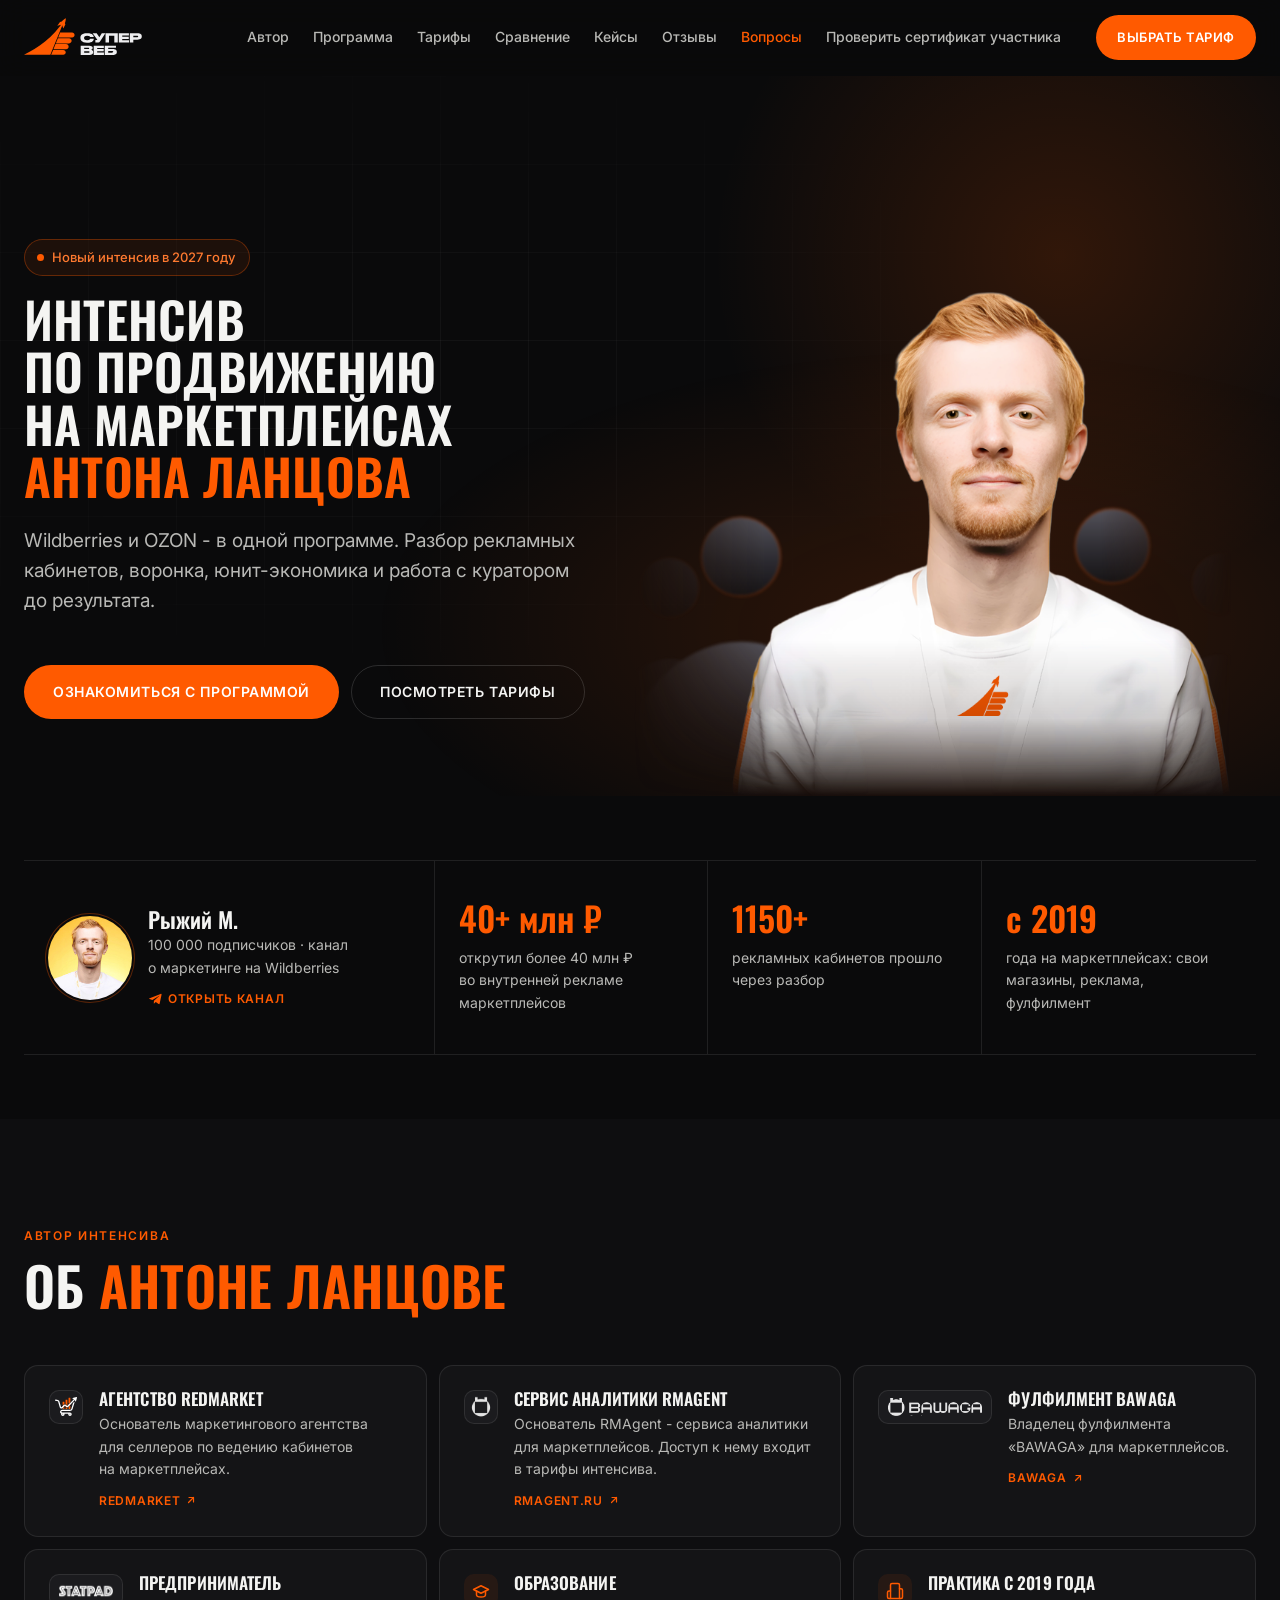
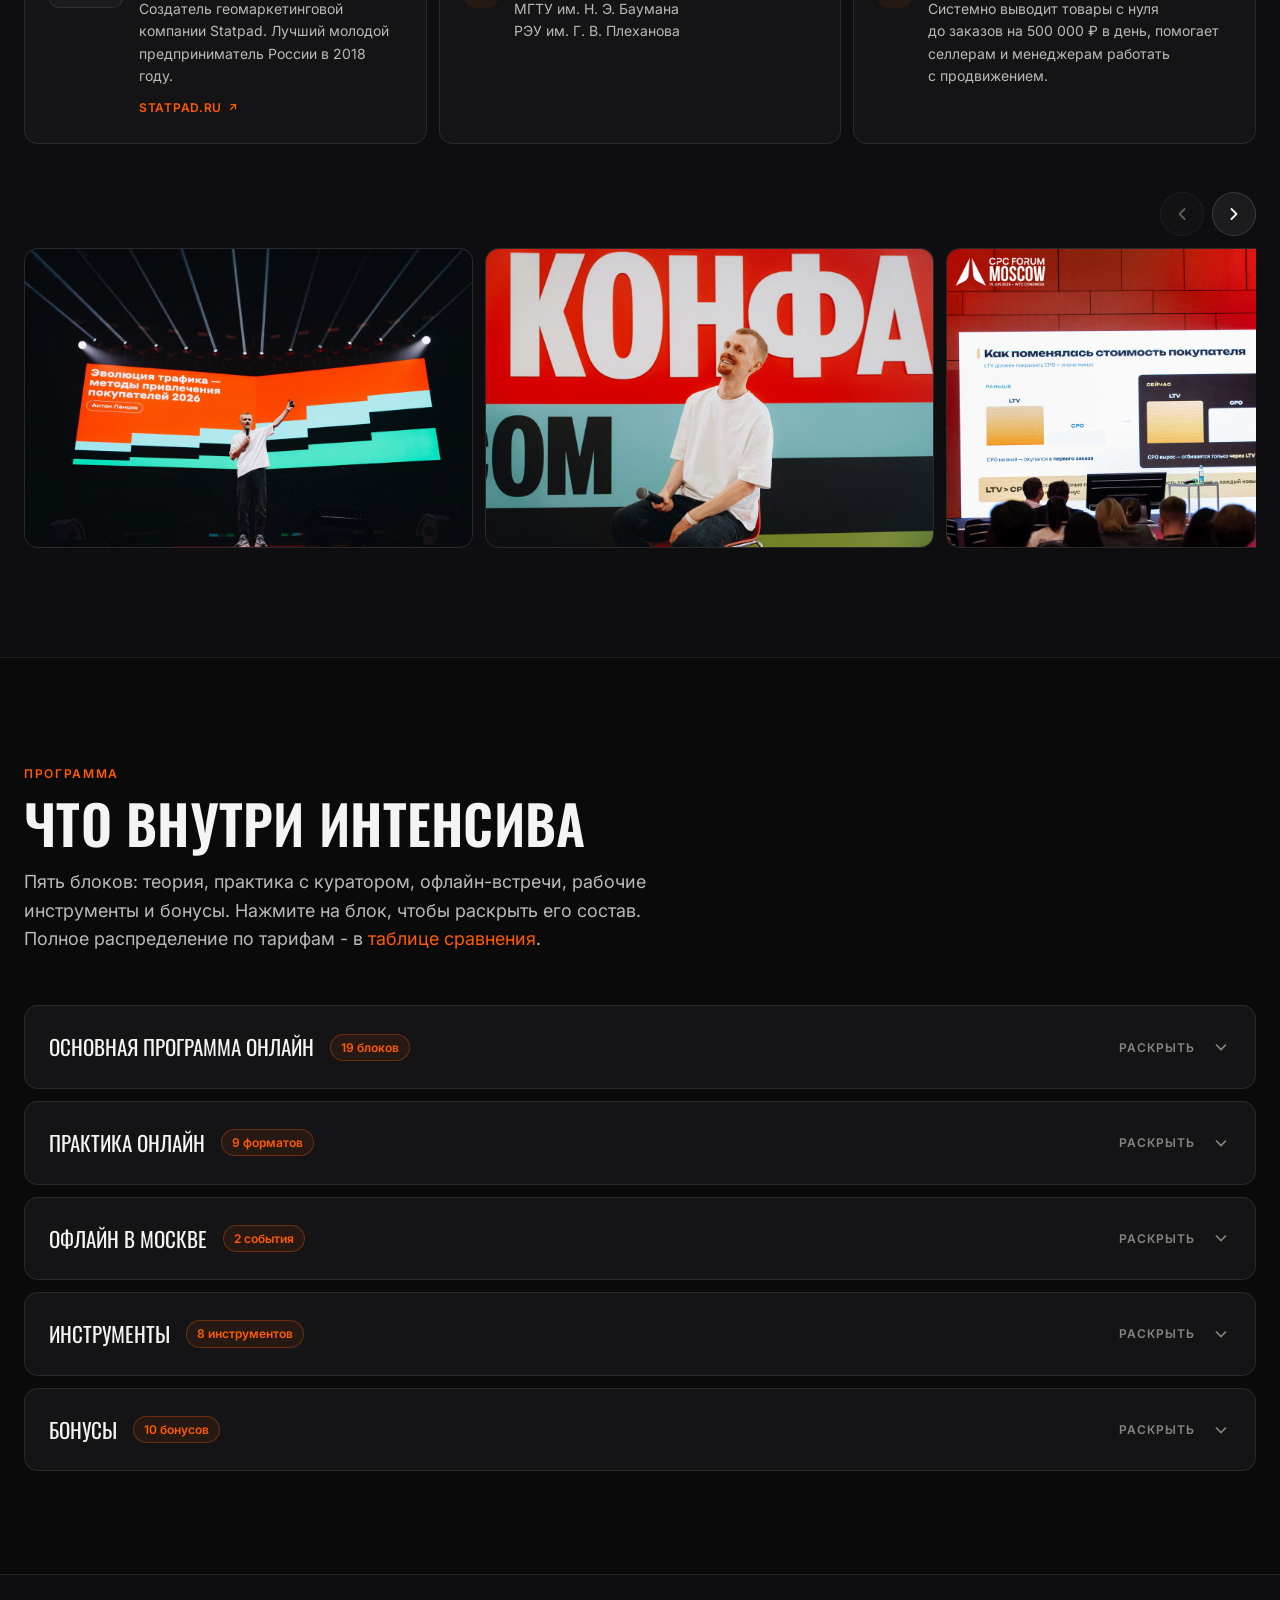
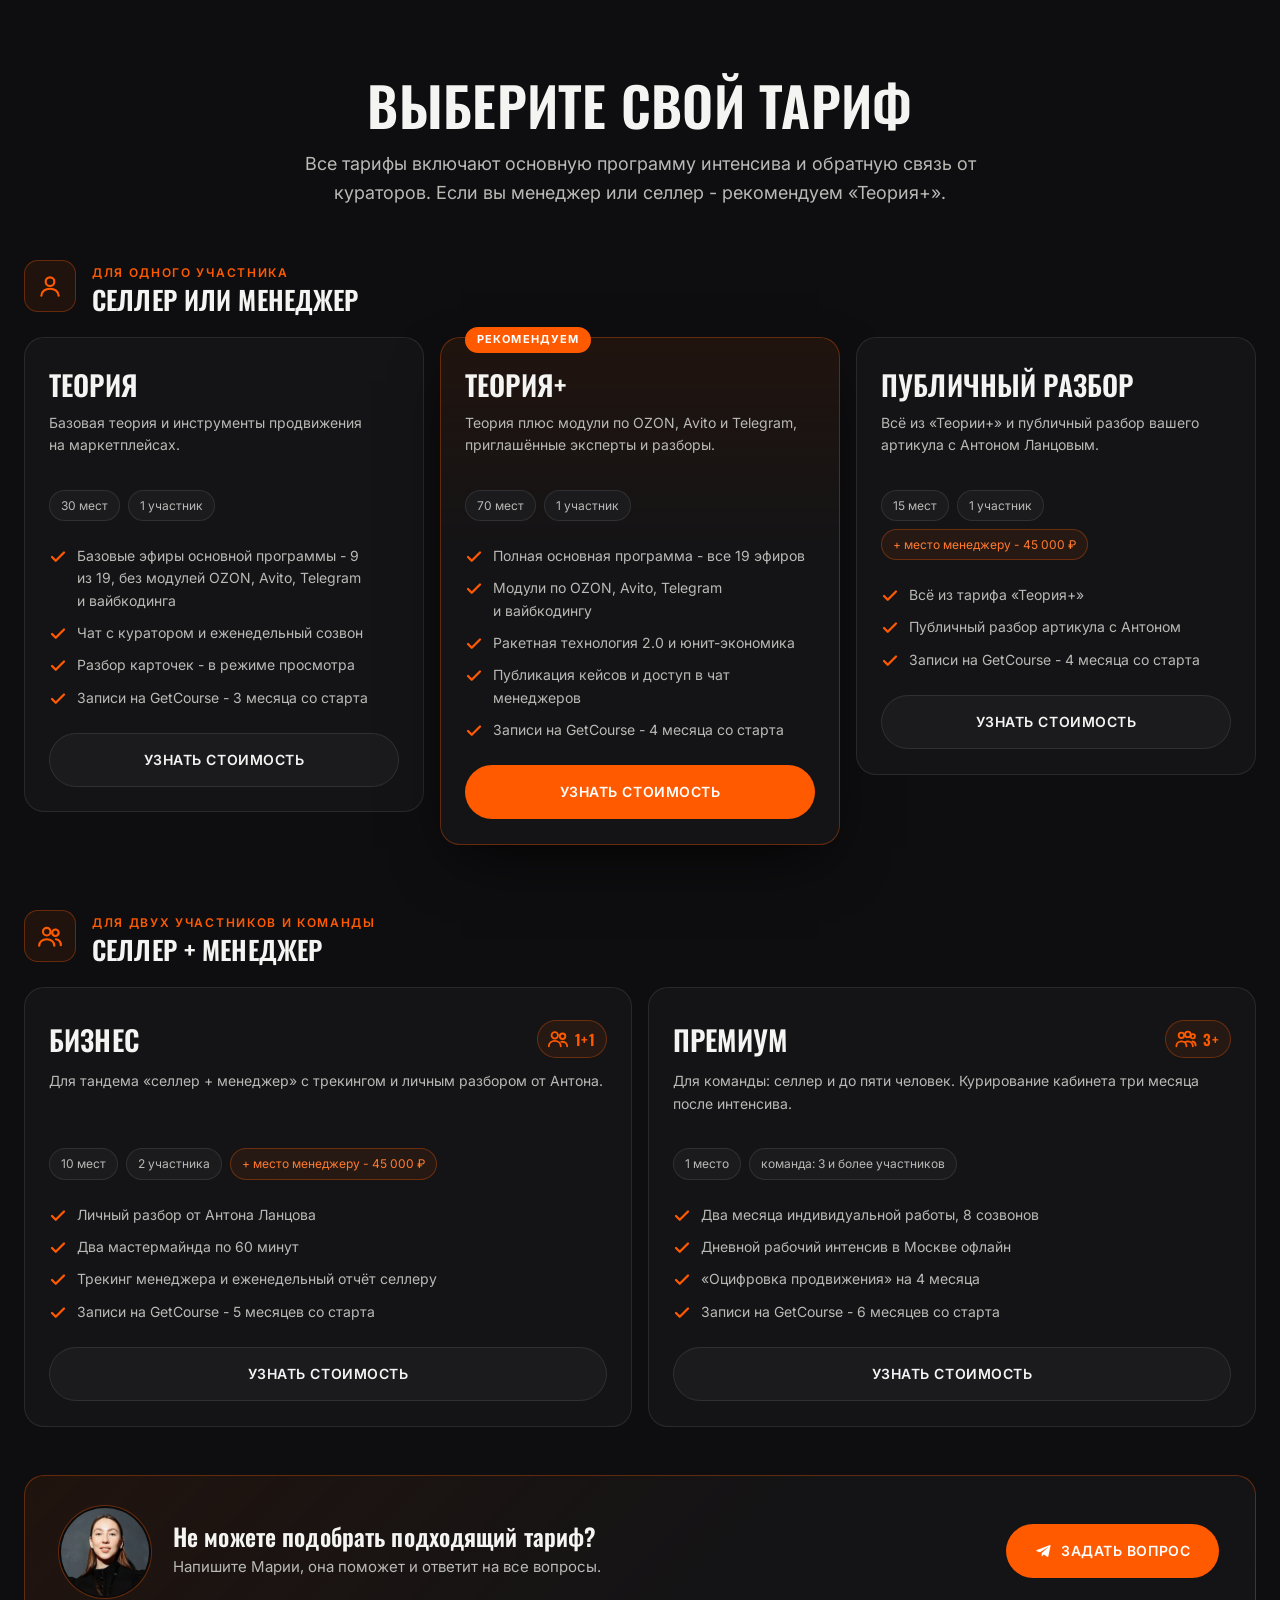
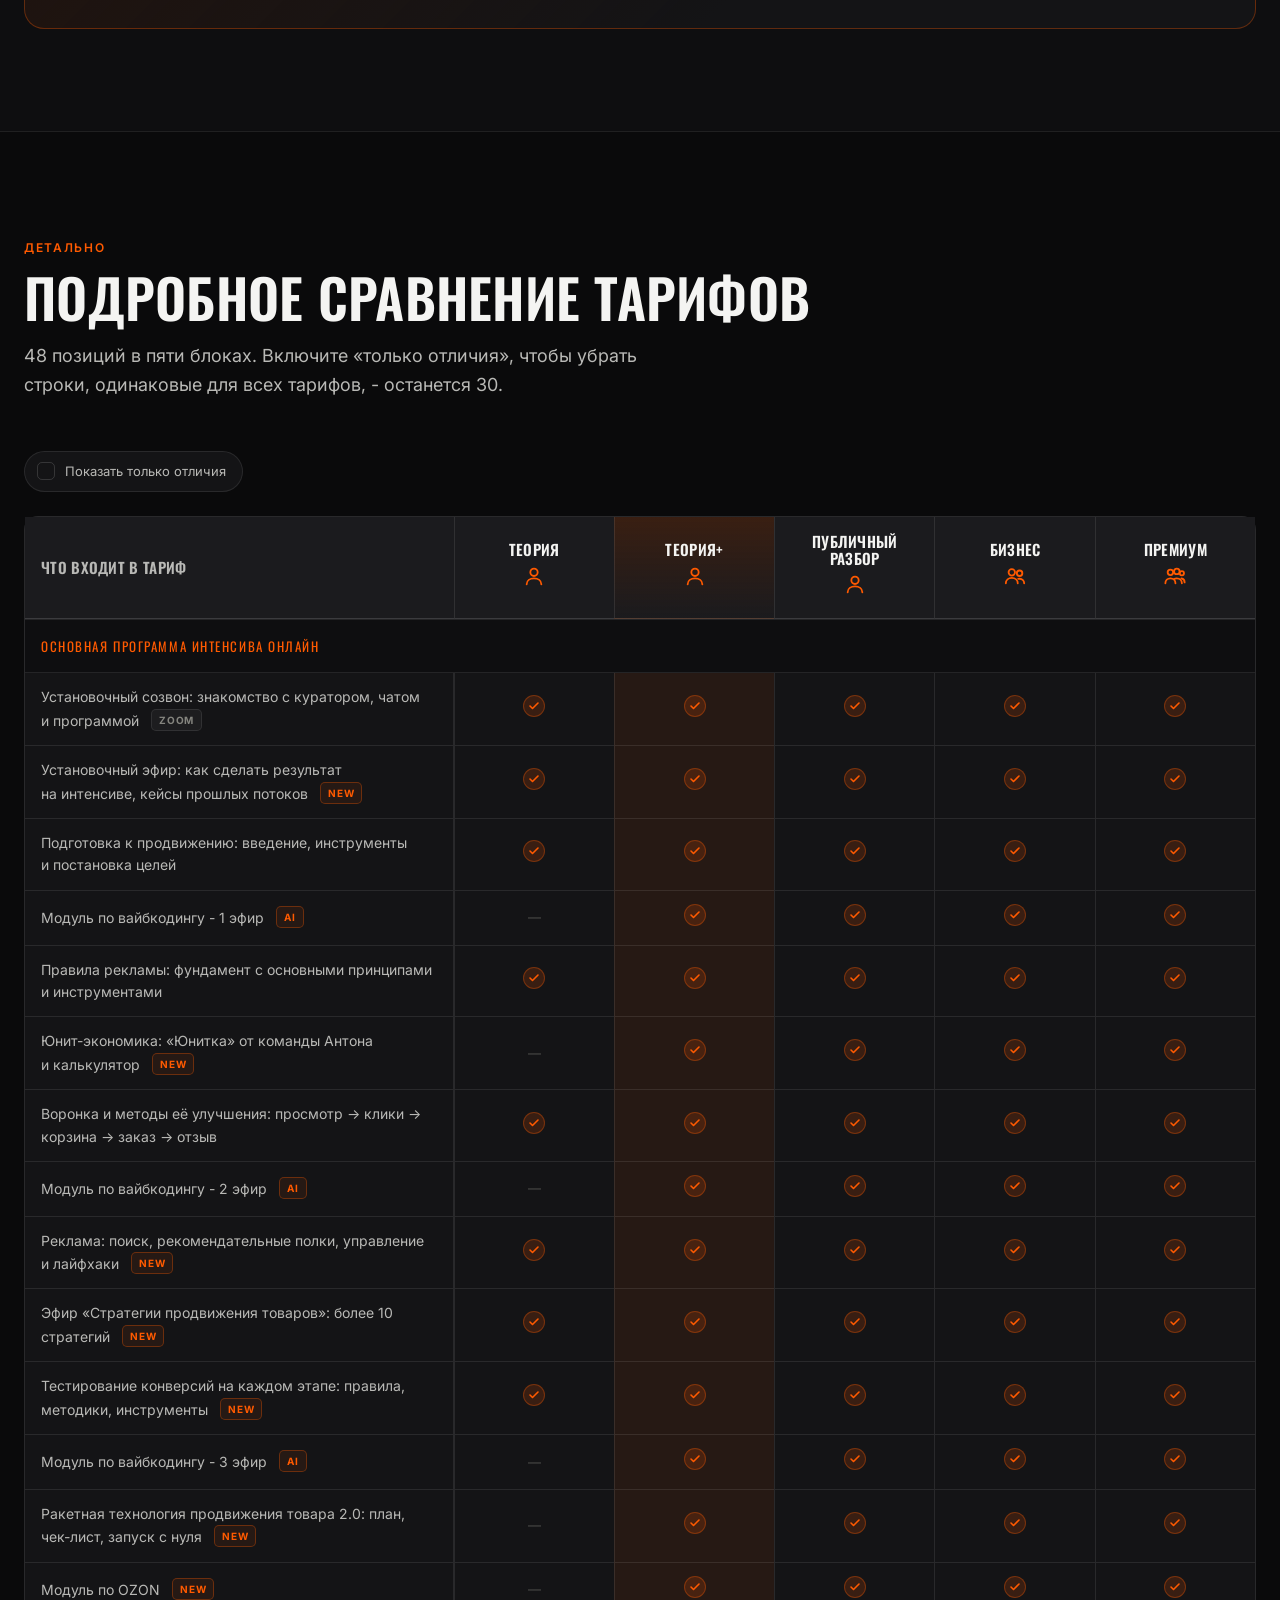
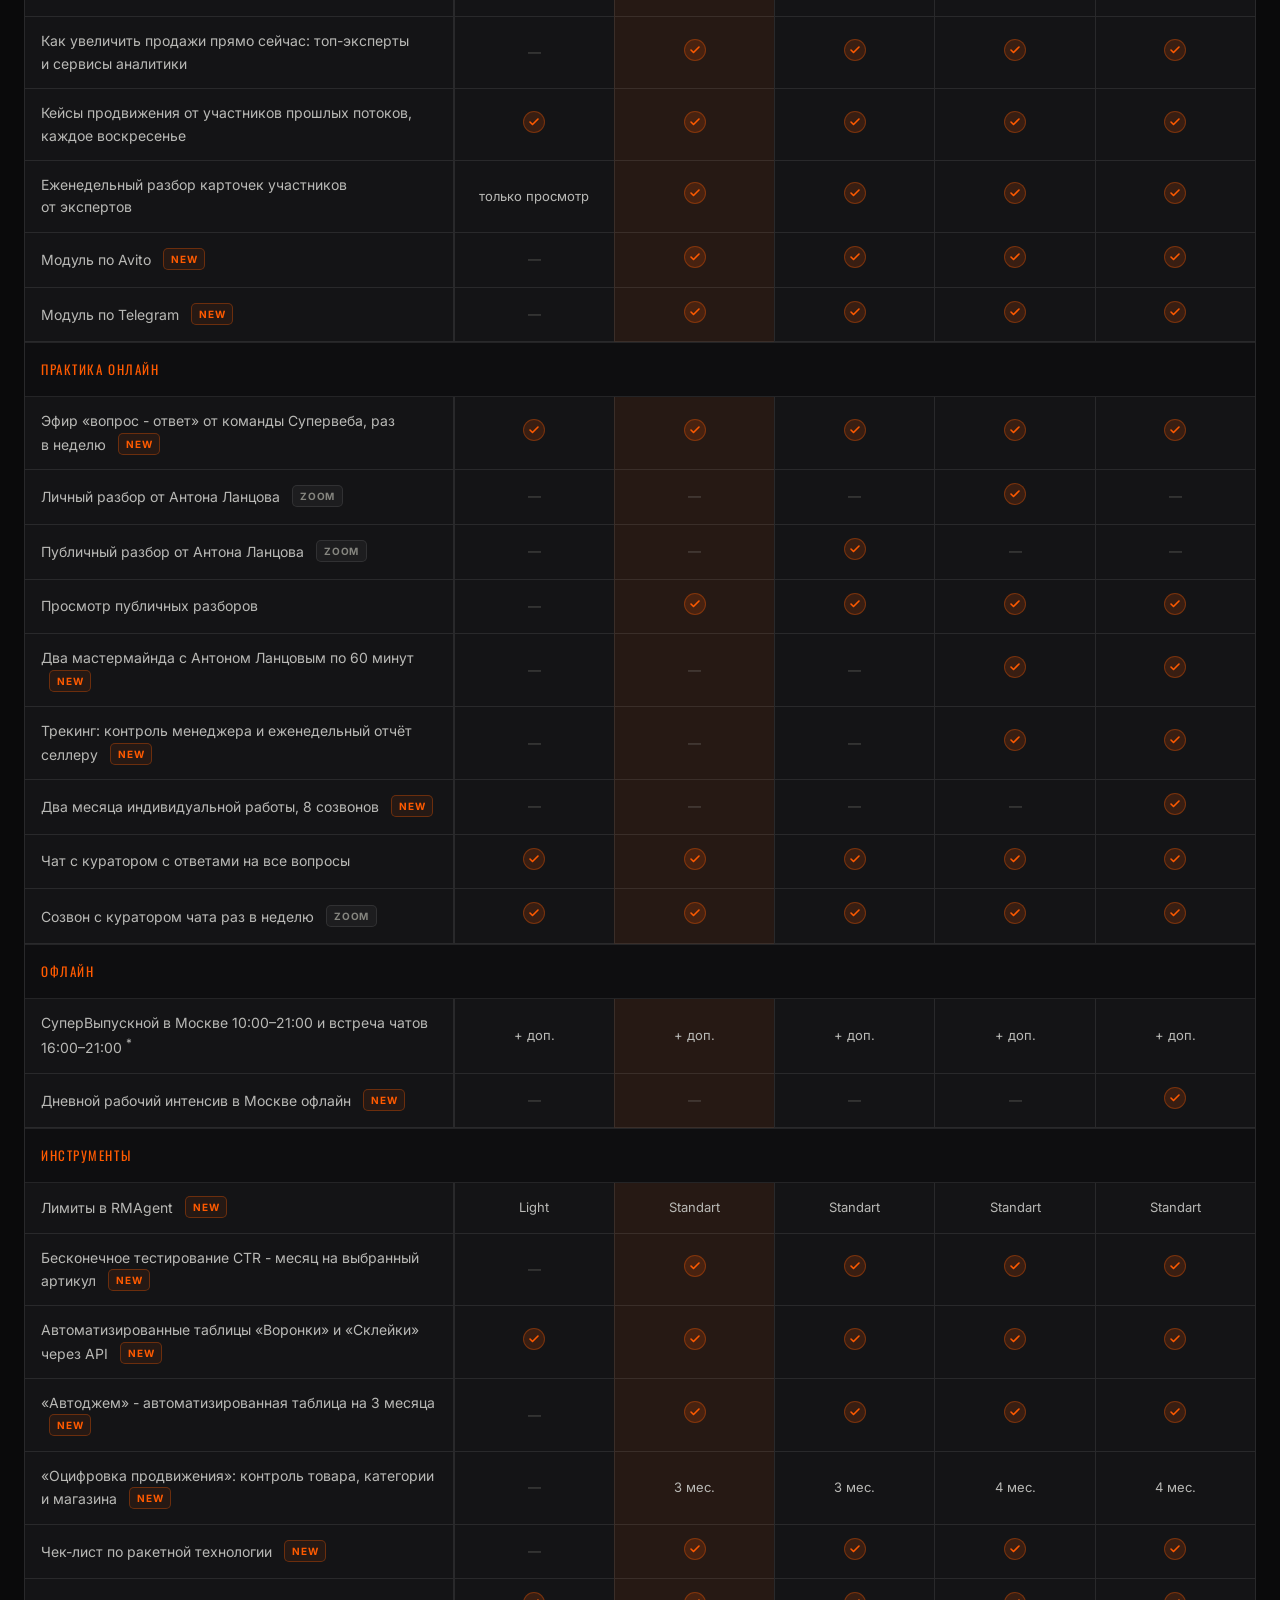
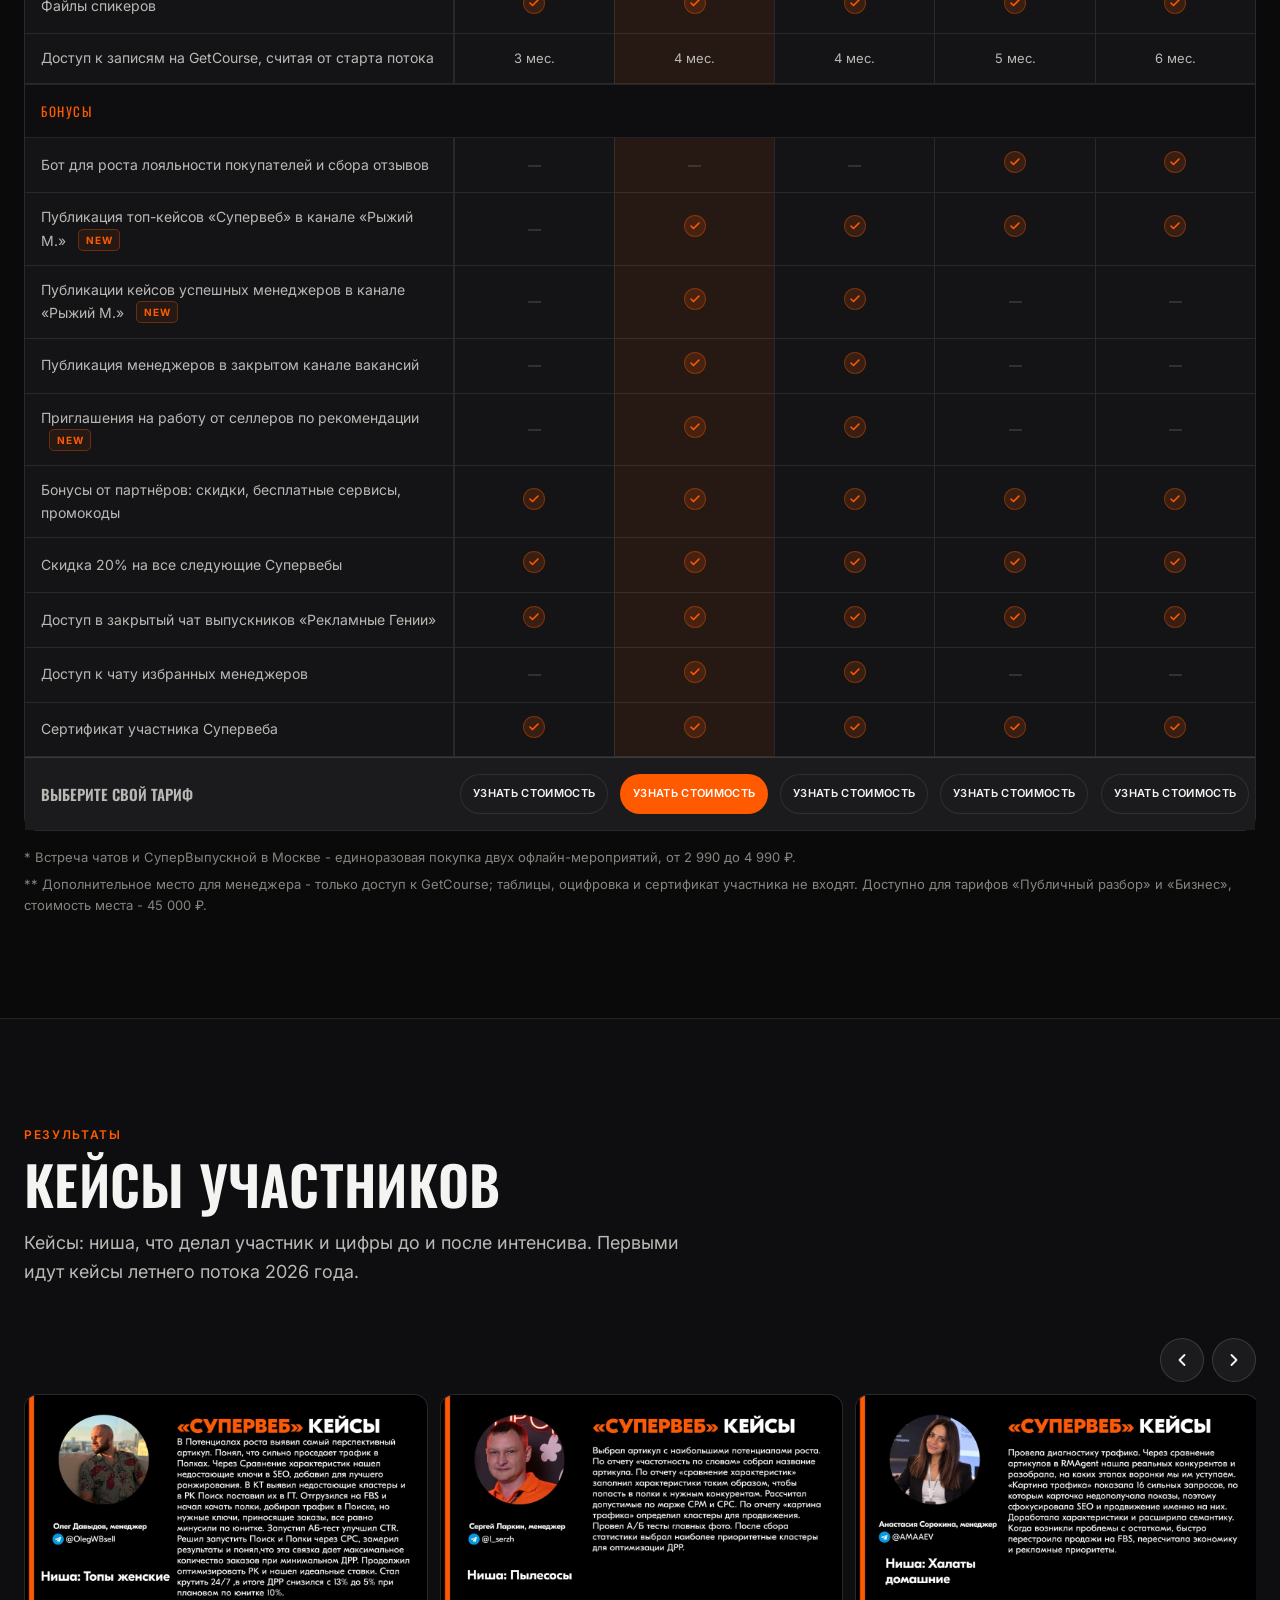
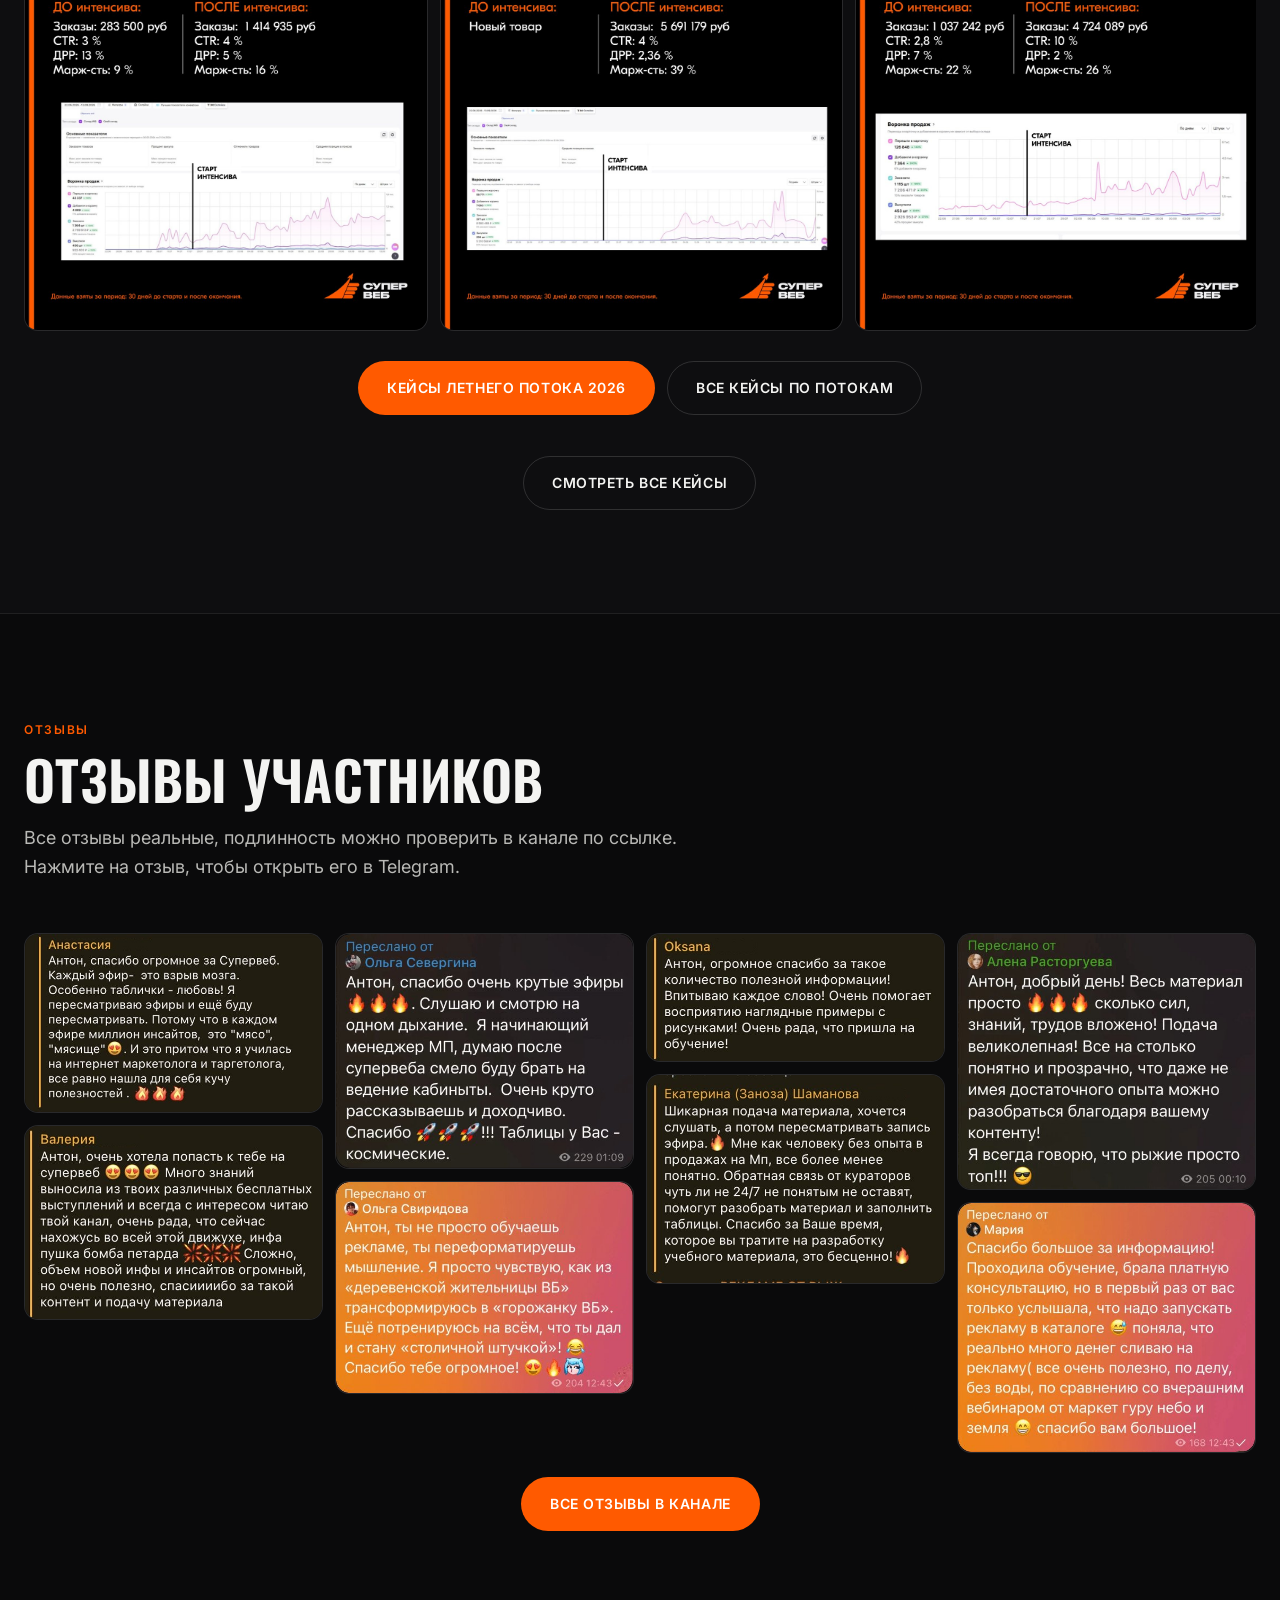
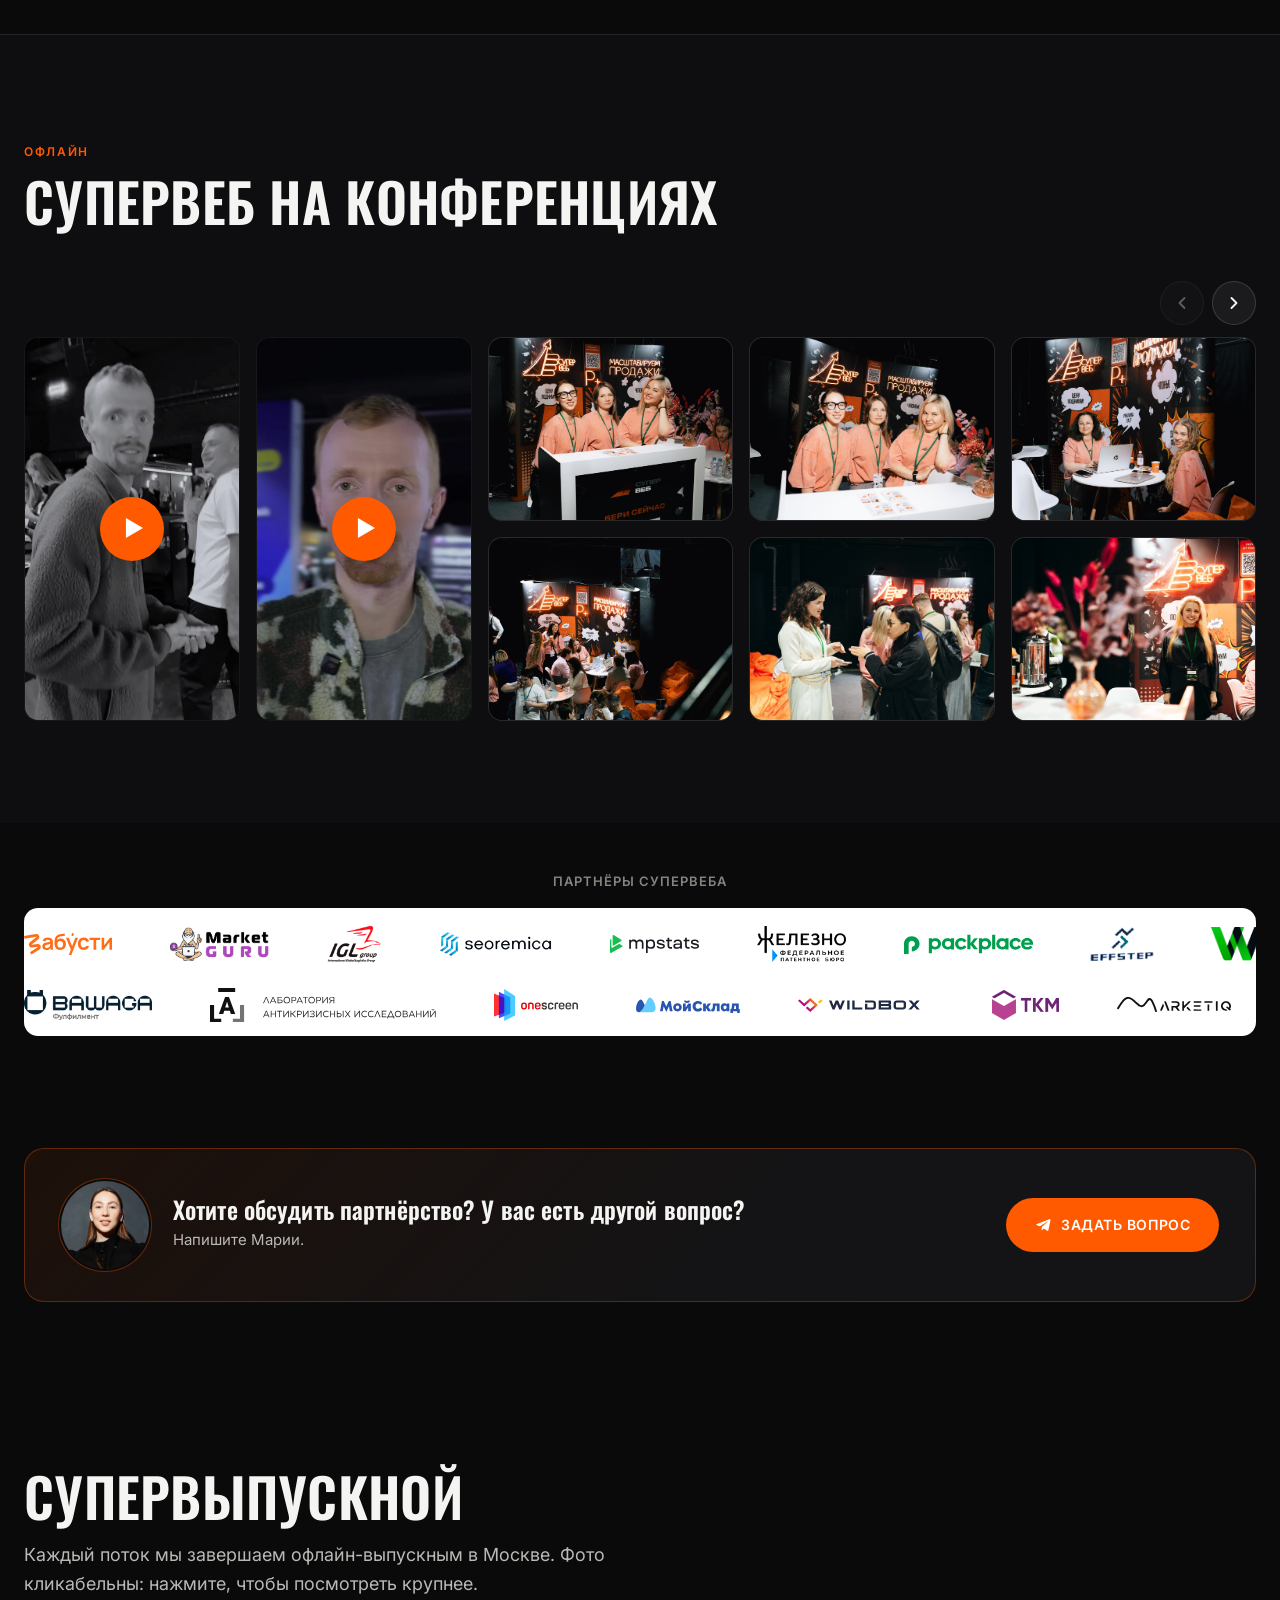
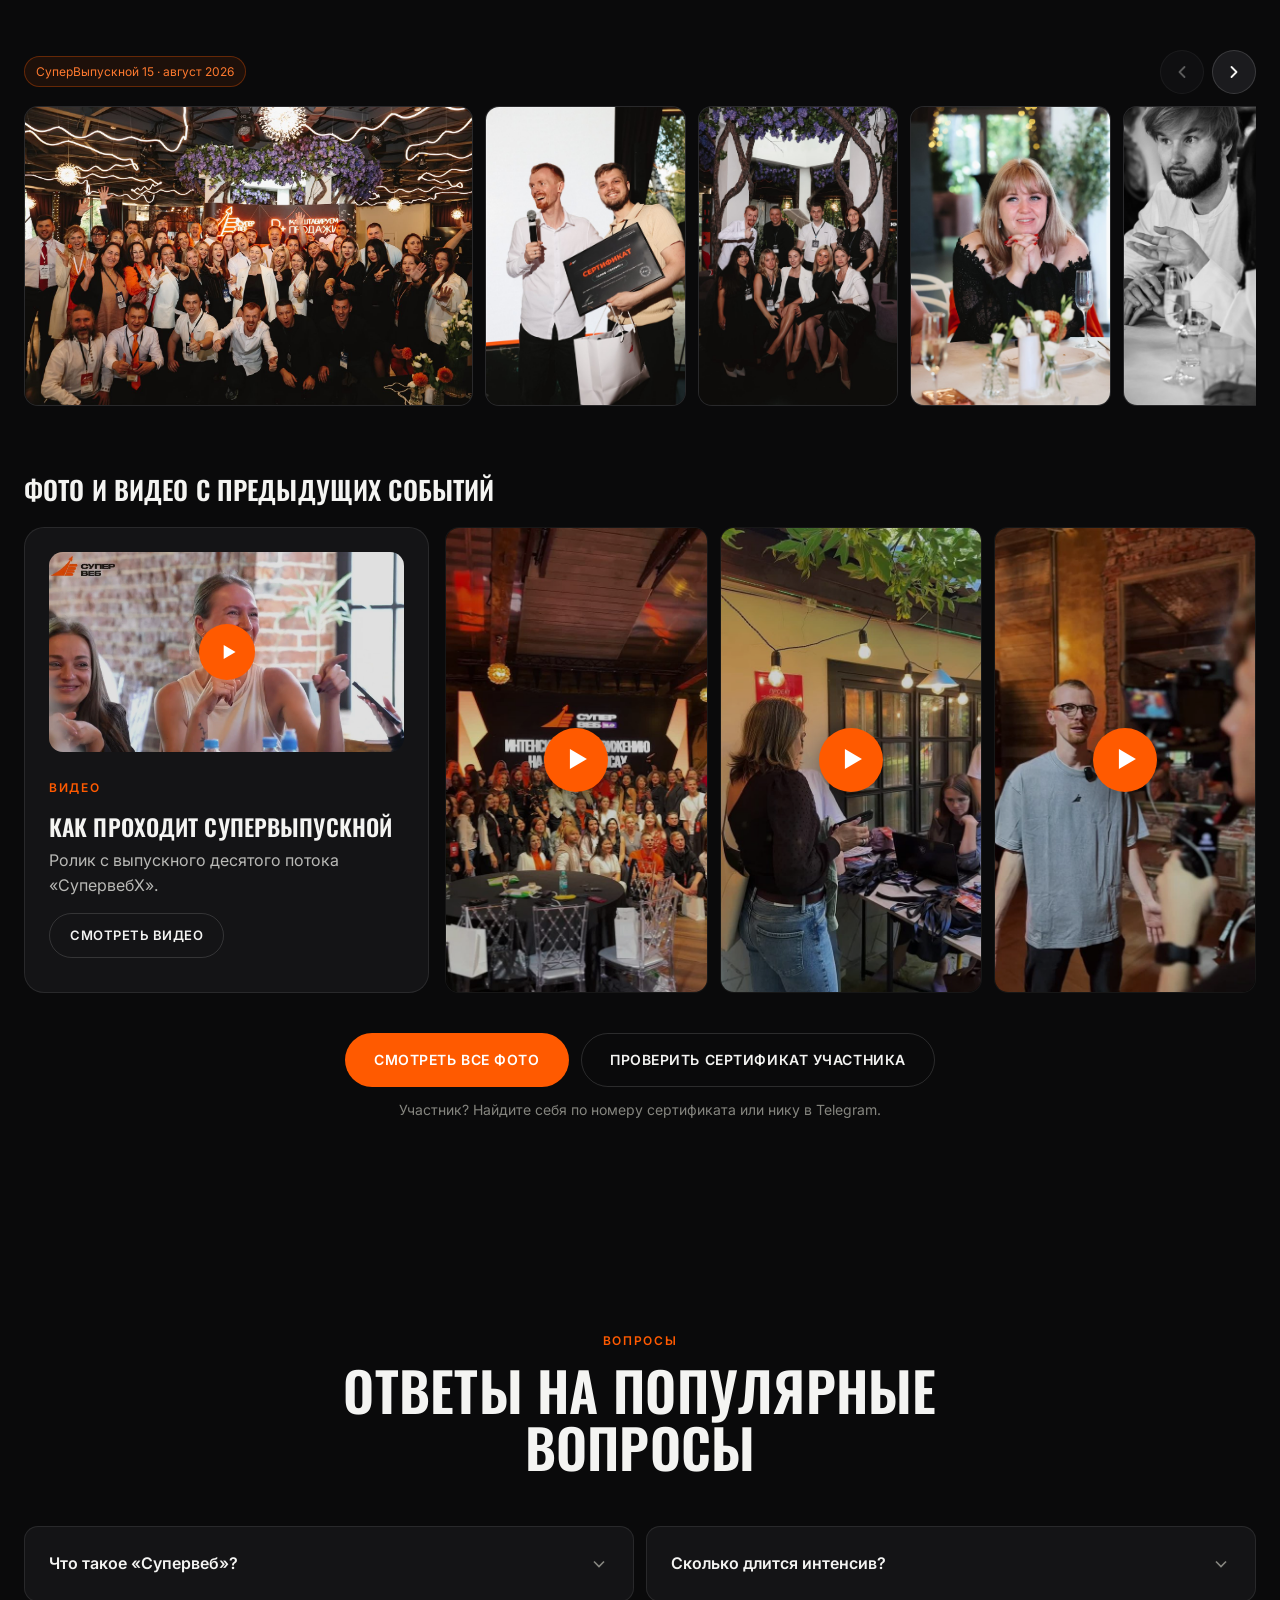
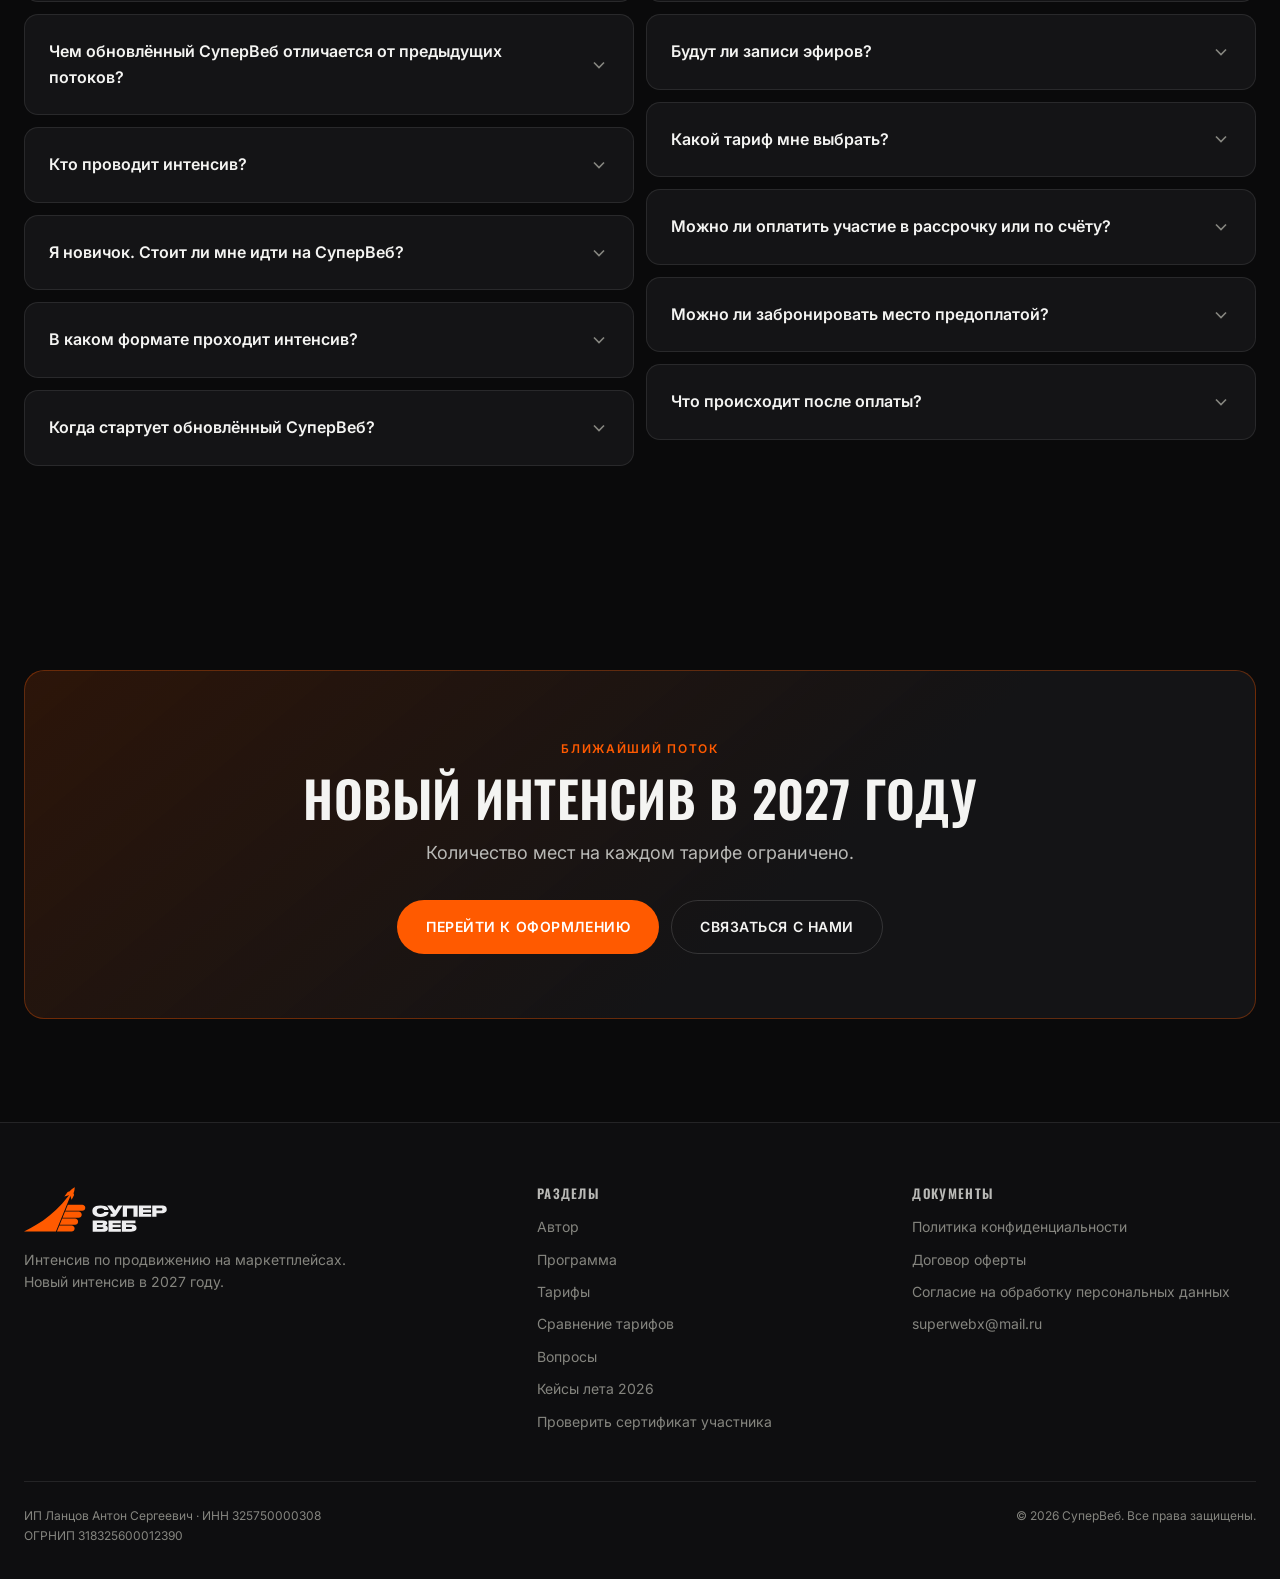
==== index.html @ 7a0916da "Плашка «Напишите Марии»: короче под тарифами и вторая после партнёров Co-Authored-By: Claude Opus 5 " ====
<!DOCTYPE html>
<html lang="ru" translate="no">
<head>
<meta charset="utf-8">
  <meta name="google" content="notranslate">
<meta name="viewport" content="width=device-width, initial-scale=1">
<title>СуперВеб - интенсив по продвижению на маркетплейсах</title>
<meta name="description" content="Интенсив Антона Ланцова по продвижению на Wildberries и OZON. Новый интенсив в 2027 году. Пять тарифов: от теории до курирования магазина.">
<meta name="theme-color" content="#0a0a0b">

<meta property="og:type" content="website">
<meta property="og:title" content="СуперВеб - интенсив по продвижению на маркетплейсах">
<meta property="og:description" content="Интенсив Антона Ланцова. Новый интенсив в 2027 году.">
<meta property="og:locale" content="ru_RU">
<!-- <meta property="og:image" content="https://superweb.ru/assets/img/og.jpg"> -->

<link rel="preconnect" href="https://fonts.googleapis.com">
<link rel="preconnect" href="https://fonts.gstatic.com" crossorigin>
<link href="https://fonts.googleapis.com/css2?family=Oswald:wght@500;600;700&family=Inter:wght@400;500;600;700&display=swap" rel="stylesheet">
<link rel="icon" href="assets/img/favicon.svg" type="image/svg+xml">
<link rel="stylesheet" href="assets/css/styles.css">

<!-- Ставим класс js до отрисовки: анимации появления включаются только
     когда JS реально работает. Без него весь контент виден сразу. -->
<script>document.documentElement.classList.add('js');</script>
</head>

<body>
<a class="skip" href="#main">Перейти к&nbsp;содержанию</a>

<!-- ====================== ШАПКА ====================== -->
<header class="header" id="header">
  <div class="header__in">
    <a class="logo" href="#top" aria-label="СуперВеб - на главную">
      <img class="logo__img" src="assets/img/logo.svg" alt="СуперВеб" width="118" height="38">
    </a>

    <nav class="nav" aria-label="Основная навигация">
      <a href="#author">Автор</a>
      <a href="#program">Программа</a>
      <a href="#tiers">Тарифы</a>
      <a href="#compare">Сравнение</a>
      <a href="#cases">Кейсы</a>
      <a href="#reviews">Отзывы</a>
      <a href="#faq">Вопросы</a>
      <a href="student.html">Проверить сертификат участника</a>
    </nav>

    <a class="btn btn--primary btn--sm" href="#tiers">Выбрать тариф</a>

    <button class="burger" id="burger" type="button"
            aria-label="Меню" aria-expanded="false" aria-controls="drawer">
      <span></span>
    </button>
  </div>
</header>

<div class="drawer" id="drawer" hidden>
  <a href="#author">Автор</a>
  <a href="#program">Программа</a>
  <a href="#tiers">Тарифы</a>
  <a href="#compare">Сравнение тарифов</a>
  <a href="#cases">Кейсы</a>
  <a href="#reviews">Отзывы</a>
  <a href="#conf">Офлайн</a>
  <a href="#faq">Вопросы</a>
  <a href="student.html">Проверить сертификат участника</a>
  <a class="btn btn--primary btn--block" href="#tiers">Выбрать тариф</a>
</div>

<main id="main">
<span id="top"></span>

<!-- ====================== ПЕРВЫЙ ЭКРАН ====================== -->
<section class="hero">
  <div class="wrap hero__in">
    <div class="hero__text">
      <span class="pill"><span class="pill__dot"></span> Новый интенсив в&nbsp;2027 году</span>

      <!-- Четыре строки, разбиты по смыслу. Переносы заданы вручную,
           чтобы заголовок не рассыпался на шесть коротких строк. -->
      <h1>
        <span class="line">Интенсив</span>
        <span class="line">по&nbsp;продвижению</span>
        <span class="line">на&nbsp;маркетплейсах</span>
        <span class="line accent">Антона Ланцова</span>
      </h1>

      <p class="hero__sub">
        Wildberries и&nbsp;OZON - в&nbsp;одной программе.
        Разбор рекламных кабинетов, воронка, юнит-экономика и&nbsp;работа
        с&nbsp;куратором до&nbsp;результата.
      </p>

      <div class="hero__cta">
        <a class="btn btn--primary" href="#program">Ознакомиться с&nbsp;программой</a>
        <a class="btn btn--ghost" href="#tiers">Посмотреть тарифы</a>
      </div>


      <!-- Отсчёт скрыт, пока в app.js не задан точный день старта -->
      <div class="count" data-count hidden aria-label="До старта интенсива">
        <div class="count__unit"><div class="count__num" data-cd="d"> - </div><div class="count__lbl">дней</div></div>
        <div class="count__unit"><div class="count__num" data-cd="h"> - </div><div class="count__lbl">часов</div></div>
        <div class="count__unit"><div class="count__num" data-cd="m"> - </div><div class="count__lbl">минут</div></div>
        <div class="count__unit"><div class="count__num" data-cd="s"> - </div><div class="count__lbl">секунд</div></div>
      </div>
    </div>

    <div class="hero__media">
      <!-- Второй план: силуэты команды. Декоративный слой, поэтому aria-hidden.
           Координаты совпадают с кадром фото (792×700), холст шире на 200 px
           с каждой стороны, чтобы крайние фигуры уходили за край. -->
      <svg class="hero__crew" viewBox="0 0 1000 700" aria-hidden="true" focusable="false">
        <defs>
          <!-- Свет сверху, как на фото: макушка светлее плеч -->
          <linearGradient id="crewFill" x1="0" y1="0" x2="0" y2="1">
            <stop offset="0" stop-color="#5a5a64"/>
            <stop offset="0.55" stop-color="#2e2e35"/>
            <stop offset="1" stop-color="#141417"/>
          </linearGradient>
          <linearGradient id="crewFillFar" x1="0" y1="0" x2="0" y2="1">
            <stop offset="0" stop-color="#3e3e47"/>
            <stop offset="1" stop-color="#121215"/>
          </linearGradient>
        </defs>

        <!-- дальний план: две фигуры по краям, каждая со своим ритмом -->
        <!-- Плечи — купол без вертикальных боков, чтобы не было прямых срезов -->
        <g class="crew crew--far-l" fill="url(#crewFillFar)">
          <circle cx="60" cy="352" r="50" stroke="#ff5a00" stroke-opacity="0.22" stroke-width="2"/>
          <path d="M-80 700 C-80 585 -20 470 60 470 C140 470 200 585 200 700 Z"/>
        </g>
        <g class="crew crew--far-r" fill="url(#crewFillFar)">
          <circle cx="985" cy="345" r="52" stroke="#ff5a00" stroke-opacity="0.22" stroke-width="2"/>
          <path d="M840 700 C840 580 905 462 985 462 C1065 462 1130 580 1130 700 Z"/>
        </g>

        <!-- ближний план -->
        <g class="crew crew--near-l" fill="url(#crewFill)">
          <circle cx="180" cy="300" r="66" stroke="#ff5a00" stroke-opacity="0.34" stroke-width="2.5"/>
          <path d="M-30 700 C-30 570 60 442 180 442 C300 442 390 570 390 700 Z"/>
        </g>
        <g class="crew crew--near-r" fill="url(#crewFill)">
          <circle cx="800" cy="282" r="62" stroke="#ff5a00" stroke-opacity="0.34" stroke-width="2.5"/>
          <path d="M600 700 C600 545 690 418 800 418 C910 418 1000 545 1000 700 Z"/>
        </g>
      </svg>

      <img class="hero__photo" src="assets/img/anton.png" alt="Антон Ланцов"
           width="792" height="700" fetchpriority="high" decoding="async">
    </div>
  </div>

  <!-- Нижняя кромка: всё, что в герое, растворяется в фоне страницы -->
  <div class="hero__fade" aria-hidden="true"></div>
</section>

<!-- ====================== ЦИФРЫ ====================== -->
<section class="section--tight">
  <div class="wrap">
    <div class="stats reveal">
      <!-- Карточка канала: подписчики — тоже цифра, поэтому стоит в этом ряду.
           Аватар — настоящий, с t.me/redman (320×320, жёлтый фон). -->
      <a class="stat stat--channel" href="https://t.me/redman" target="_blank" rel="noopener">
        <span class="chan__ava" aria-hidden="true">
          <img src="assets/img/redman-avatar.jpg" alt="" width="320" height="320" loading="lazy" decoding="async">
        </span>
        <span class="chan__body">
          <b class="chan__name">Рыжий М.</b>
          <span class="chan__sub">100 000 подписчиков · канал о&nbsp;маркетинге на&nbsp;Wildberries</span>
          <span class="chan__cta">
            <svg width="14" height="14" viewBox="0 0 24 24" fill="currentColor" aria-hidden="true"><path d="M21.6 3.4 2.9 10.6c-1.3.5-1.3 1.2-.2 1.6l4.8 1.5 11.1-7c.5-.3 1-.1.6.2l-9 8.1-.3 4.9c.5 0 .7-.2 1-.5l2.4-2.3 4.9 3.6c.9.5 1.6.2 1.8-.8l3.2-15.2c.3-1.3-.5-1.9-1.6-1.3Z"/></svg>
            Открыть канал
          </span>
        </span>
      </a>

      <div class="stat">
        <div class="stat__num">40+ млн ₽</div>
        <div class="stat__txt">открутил более 40 млн ₽ во&nbsp;внутренней рекламе маркетплейсов</div>
      </div>
      <div class="stat">
        <div class="stat__num">1150+</div>
        <div class="stat__txt">рекламных кабинетов прошло через разбор</div>
      </div>
      <div class="stat">
        <div class="stat__num">с&nbsp;2019</div>
        <div class="stat__txt">года на&nbsp;маркетплейсах: свои магазины, реклама, фулфилмент</div>
      </div>
    </div>
  </div>
</section>

<!-- ====================== АВТОР ====================== -->
<section class="section section--alt" id="author">
  <div class="wrap">
    <div class="sec-head">
      <span class="eyebrow">Автор интенсива</span>
      <h2 class="h2">Об <span class="accent">Антоне Ланцове</span></h2>
    </div>

    <div class="facts reveal">
        <article class="fact">
          <!-- Знак Redmarket вместо иконки. Логотип RMAgent добавится сюда же,
               когда будет файл: assets/img/rmagent.svg -->
          <div class="fact__ico fact__ico--logo" aria-hidden="true">
            <img src="assets/img/redmarket.svg" alt="" width="161" height="142" loading="lazy">
          </div>
          <div>
            <h3>Агентство Redmarket</h3>
            <p>Основатель маркетингового агентства для&nbsp;селлеров по&nbsp;ведению кабинетов на&nbsp;маркетплейсах.</p>
            <a class="fact__link" href="https://t.me/redmarketteam" target="_blank" rel="noopener">Redmarket <svg width="12" height="12" viewBox="0 0 24 24" fill="none" stroke="currentColor" stroke-width="2.4" stroke-linecap="round" stroke-linejoin="round" aria-hidden="true"><path d="M7 17 17 7"/><path d="M8 7h9v9"/></svg></a>
          </div>
        </article>

        <article class="fact">
          <!-- Знак RMAgent с rmagent.ru: тёмный на прозрачном, поэтому
               инвертирован под тёмную тему (класс inv) -->
          <div class="fact__ico fact__ico--logo" aria-hidden="true">
            <img class="inv" src="assets/img/rmagent.png" alt="" width="1024" height="1024" loading="lazy">
          </div>
          <div>
            <h3>Сервис аналитики RMAgent</h3>
            <p>Основатель RMAgent - сервиса аналитики для&nbsp;маркетплейсов. Доступ к&nbsp;нему входит в&nbsp;тарифы интенсива.</p>
            <a class="fact__link" href="https://rmagent.ru/" target="_blank" rel="noopener">rmagent.ru <svg width="12" height="12" viewBox="0 0 24 24" fill="none" stroke="currentColor" stroke-width="2.4" stroke-linecap="round" stroke-linejoin="round" aria-hidden="true"><path d="M7 17 17 7"/><path d="M8 7h9v9"/></svg></a>
          </div>
        </article>

        <article class="fact fact--wordmark">
          <!-- Логотип BAWAGA (знак + надпись, без подписи «Фулфилмент») в том же
               слоте, что и Statpad. Из JPG переведён в белый на прозрачном. -->
          <div class="fact__ico fact__ico--logo fact__ico--wordmark" aria-hidden="true">
            <img src="assets/img/bawaga-word.png" alt="" width="1280" height="245" loading="lazy">
          </div>
          <div>
            <h3>Фулфилмент BAWAGA</h3>
            <p>Владелец фулфилмента «BAWAGA» для&nbsp;маркетплейсов.</p>
            <a class="fact__link" href="https://t.me/bawagaff" target="_blank" rel="noopener">Bawaga <svg width="12" height="12" viewBox="0 0 24 24" fill="none" stroke="currentColor" stroke-width="2.4" stroke-linecap="round" stroke-linejoin="round" aria-hidden="true"><path d="M7 17 17 7"/><path d="M8 7h9v9"/></svg></a>
          </div>
        </article>

        <article class="fact fact--wordmark">
          <!-- Логотип Statpad со statpad.ru: чёрная надпись на прозрачном,
               инвертирована под тёмную тему -->
          <div class="fact__ico fact__ico--logo fact__ico--wordmark" aria-hidden="true">
            <img class="inv" src="assets/img/statpad.png" alt="" width="900" height="300" loading="lazy">
          </div>
          <div>
            <h3>Предприниматель</h3>
            <p>Создатель геомаркетинговой компании Statpad. Лучший молодой предприниматель России в&nbsp;2018 году.</p>
            <a class="fact__link" href="https://statpad.ru/" target="_blank" rel="noopener">statpad.ru <svg width="12" height="12" viewBox="0 0 24 24" fill="none" stroke="currentColor" stroke-width="2.4" stroke-linecap="round" stroke-linejoin="round" aria-hidden="true"><path d="M7 17 17 7"/><path d="M8 7h9v9"/></svg></a>
          </div>
        </article>

        <article class="fact">
          <div class="fact__ico" aria-hidden="true">
            <svg viewBox="0 0 24 24" fill="none" stroke="currentColor" stroke-width="2" stroke-linecap="round" stroke-linejoin="round"><path d="M22 10 12 5 2 10l10 5 10-5Z"/><path d="M6 12v5c0 1.7 2.7 3 6 3s6-1.3 6-3v-5"/></svg>
          </div>
          <div>
            <h3>Образование</h3>
            <p>МГТУ им.&nbsp;Н.&nbsp;Э.&nbsp;Баумана<br>РЭУ им.&nbsp;Г.&nbsp;В.&nbsp;Плеханова</p>
          </div>
        </article>

        <article class="fact">
          <div class="fact__ico" aria-hidden="true">
            <svg viewBox="0 0 24 24" fill="none" stroke="currentColor" stroke-width="2" stroke-linecap="round" stroke-linejoin="round"><path d="M6 22V4a2 2 0 0 1 2-2h8a2 2 0 0 1 2 2v18Z"/><path d="M6 12H4a2 2 0 0 0-2 2v6a2 2 0 0 0 2 2h2"/><path d="M18 9h2a2 2 0 0 1 2 2v9a2 2 0 0 1-2 2h-2"/></svg>
          </div>
          <div>
            <h3>Практика с&nbsp;2019 года</h3>
            <p>Системно выводит товары с&nbsp;нуля до&nbsp;заказов на&nbsp;500 000 ₽ в&nbsp;день, помогает селлерам и&nbsp;менеджерам работать с&nbsp;продвижением.</p>
          </div>
        </article>
    </div>

    <!-- Лента фотографий: одна строка, листается вправо. Без JS - просто
         горизонтальная прокрутка, стрелки появляются только со скриптом. -->
    <div class="strip-wrap reveal">
      <div class="strip__nav">
        <button class="strip__btn" type="button" data-strip="-1" aria-label="Предыдущие фото">
          <svg viewBox="0 0 24 24" fill="none" stroke="currentColor" stroke-width="2.2" stroke-linecap="round" stroke-linejoin="round" aria-hidden="true"><path d="m15 6-6 6 6 6"/></svg>
        </button>
        <button class="strip__btn" type="button" data-strip="1" aria-label="Следующие фото">
          <svg viewBox="0 0 24 24" fill="none" stroke="currentColor" stroke-width="2.2" stroke-linecap="round" stroke-linejoin="round" aria-hidden="true"><path d="m9 6 6 6-6 6"/></svg>
        </button>
      </div>
      <div class="strip" id="strip" tabindex="0" aria-label="Фотографии Антона Ланцова, листайте вправо">
        <figure class="strip__item"><img src="assets/img/gallery/n01.jpg" alt="Антон Ланцов на сцене с докладом «Эволюция трафика - методы привлечения покупателей 2026»" width="1200" height="800" loading="lazy" draggable="false"></figure>
        <figure class="strip__item"><img src="assets/img/gallery/n07.jpg" alt="Антон Ланцов на конференции Альфа-Банка" width="1200" height="800" loading="lazy" draggable="false"></figure>
        <figure class="strip__item"><img src="assets/img/gallery/n04.jpg" alt="Антон Ланцов на CPC Forum Moscow 2026 - доклад о стоимости покупателя" width="1200" height="800" loading="lazy" draggable="false"></figure>
        <figure class="strip__item"><img src="assets/img/gallery/n06.jpg" alt="Антон Ланцов на сцене TGCONF" width="1200" height="800" loading="lazy" draggable="false"></figure>
        <figure class="strip__item"><img src="assets/img/gallery/n08.jpg" alt="Антон Ланцов на интенсиве для селлеров СберБизнес" width="960" height="1225" loading="lazy" draggable="false"></figure>
        <figure class="strip__item"><img src="assets/img/gallery/g06.jpg" alt="Антон Ланцов на сцене конференции inSales" width="775" height="517" loading="lazy" draggable="false"></figure>
        <figure class="strip__item"><img src="assets/img/gallery/g05.jpg" alt="Антон Ланцов с микрофоном" width="801" height="1200" loading="lazy" draggable="false"></figure>
        <figure class="strip__item"><img src="assets/img/gallery/g07.jpg" alt="Публикация об Антоне Ланцове в новостях Яндекса" width="1184" height="517" loading="lazy" draggable="false"></figure>
        <figure class="strip__item"><img src="assets/img/gallery/g08.jpg" alt="Статья: Антон Ланцов стал лучшим предпринимателем России" width="352" height="516" loading="lazy" draggable="false"></figure>
        <figure class="strip__item"><img src="assets/img/gallery/n09.jpg" alt="Антон Ланцов выступает на MPStats Expo" width="800" height="1200" loading="lazy" draggable="false"></figure>
        <figure class="strip__item"><img src="assets/img/gallery/n10.jpg" alt="Антон Ланцов с дипломом спикера MPStats Expo 2024" width="800" height="1200" loading="lazy" draggable="false"></figure>
        <figure class="strip__item"><img src="assets/img/gallery/g04.jpg" alt="Антон Ланцов выступает на сцене" width="1200" height="800" loading="lazy" draggable="false"></figure>
        <figure class="strip__item"><img src="assets/img/gallery/g10.jpg" alt="Зал на выступлении Антона Ланцова" width="1200" height="800" loading="lazy" draggable="false"></figure>
        <figure class="strip__item"><img src="assets/img/gallery/g13.jpg" alt="Выступление Антона Ланцова перед залом" width="1200" height="801" loading="lazy" draggable="false"></figure>
        <figure class="strip__item"><img src="assets/img/gallery/g11.jpg" alt="Выступление Антона Ланцова перед залом" width="1200" height="801" loading="lazy" draggable="false"></figure>
        <figure class="strip__item"><img src="assets/img/gallery/g01.jpg" alt="Выступление Антона Ланцова на живой встрече Супервеб" width="772" height="517" loading="lazy" draggable="false"></figure>
        <figure class="strip__item"><img src="assets/img/gallery/g02.jpg" alt="Антон Ланцов на выступлении, крупный план" width="1200" height="800" loading="lazy" draggable="false"></figure>
      </div>
    </div>
  </div>
</section>

<!-- ====================== ПРОГРАММА ====================== -->
<section class="section" id="program">
  <div class="wrap">
    <div class="sec-head">
      <span class="eyebrow">Программа</span>
      <h2 class="h2">Что внутри интенсива</h2>
      <p class="lede">
        Пять блоков: теория, практика с&nbsp;куратором, офлайн-встречи, рабочие
        инструменты и&nbsp;бонусы. Нажмите на&nbsp;блок, чтобы раскрыть его состав.
        Полное распределение по&nbsp;тарифам - в
        <a href="#compare" class="accent">таблице сравнения</a>.
      </p>
    </div>

    <div class="prog">
      <details class="acc reveal">
        <summary>
          Основная программа онлайн
          <span class="acc__n">19 блоков</span>
          <span class="acc__hint" aria-hidden="true"></span>
          <svg class="acc__chev" viewBox="0 0 24 24" fill="none" stroke="currentColor" stroke-width="2" aria-hidden="true"><path d="m6 9 6 6 6-6"/></svg>
        </summary>
        <div class="acc__body">
          <ul class="plist">
            <li><span>Установочный созвон: знакомство с&nbsp;куратором, чатом и&nbsp;программой <span class="tag tag--muted">Zoom</span></span></li>
            <li><span>Установочный эфир: как&nbsp;сделать результат на&nbsp;интенсиве, кейсы прошлых потоков <span class="tag">New</span></span></li>
            <li><span>Подготовка к&nbsp;продвижению: введение, инструменты, постановка целей</span></li>
            <li><span>Правила рекламы: фундамент, основные принципы и&nbsp;инструменты</span></li>
            <li><span>Юнит-экономика: «Юнитка» от&nbsp;команды Антона и&nbsp;калькулятор <span class="tag">New</span></span></li>
            <li><span>Воронка и&nbsp;методы её&nbsp;улучшения: просмотр → клики → корзина → заказ → отзыв → повторная продажа</span></li>
            <li><span>Реклама: поиск, рекомендательные полки, принципы управления и&nbsp;лайфхаки <span class="tag">New</span></span></li>
            <li><span>Эфир «Стратегии продвижения товаров» с&nbsp;Антоном Ланцовым: более 10 стратегий <span class="tag">New</span></span></li>
            <li><span>Тестирование конверсий на&nbsp;каждом этапе: правила, методики, инструменты <span class="tag">New</span></span></li>
            <li><span>Ракетная технология продвижения товара 2.0: план, чек-лист, запуск с&nbsp;нуля в&nbsp;2026 году <span class="tag">New</span></span></li>
            <li><span>Три эфира по&nbsp;вайбкодингу для&nbsp;селлеров и&nbsp;менеджеров <span class="tag">AI</span></span></li>
            <li><span>Модули по&nbsp;OZON, Avito и&nbsp;Telegram <span class="tag">New</span></span></li>
            <li><span>Как увеличить продажи прямо сейчас: топ-эксперты и&nbsp;представители сервисов аналитики</span></li>
            <li><span>Кейсы продвижения от&nbsp;участников прошлых потоков - каждое воскресенье</span></li>
            <li><span>Еженедельный разбор карточек участников экспертами</span></li>
          </ul>
          <p class="acc__note">
            Состав блока зависит от&nbsp;выбранного тарифа - какие пункты входят в&nbsp;ваш,
            смотрите в <a href="#compare" class="accent">таблице сравнения</a>.
          </p>
        </div>
      </details>
      <details class="acc reveal">
        <summary>
          Практика онлайн
          <span class="acc__n">9 форматов</span>
          <span class="acc__hint" aria-hidden="true"></span>
          <svg class="acc__chev" viewBox="0 0 24 24" fill="none" stroke="currentColor" stroke-width="2" aria-hidden="true"><path d="m6 9 6 6 6-6"/></svg>
        </summary>
        <div class="acc__body">
          <ul class="plist">
            <li><span>Эфир «вопрос - ответ» от&nbsp;команды Супервеба, раз в&nbsp;неделю <span class="tag">New</span></span></li>
            <li><span>Личный разбор от&nbsp;Антона Ланцова <span class="tag tag--muted">Zoom</span></span></li>
            <li><span>Публичный разбор от&nbsp;Антона Ланцова <span class="tag tag--muted">Zoom</span></span></li>
            <li><span>Просмотр публичных разборов других участников</span></li>
            <li><span>Два мастермайнда с&nbsp;Антоном Ланцовым по&nbsp;60 минут <span class="tag">New</span></span></li>
            <li><span>Трекинг: контроль менеджера на&nbsp;всём интенсиве и&nbsp;еженедельный отчёт селлеру <span class="tag">New</span></span></li>
            <li><span>Два месяца индивидуальной работы, 8 созвонов - курирование продаж и&nbsp;продвижения <span class="tag">New</span></span></li>
            <li><span>Чат с&nbsp;куратором с&nbsp;ответами на&nbsp;все вопросы</span></li>
            <li><span>Созвон с&nbsp;куратором чата раз в&nbsp;неделю <span class="tag tag--muted">Zoom</span></span></li>
          </ul>
          <p class="acc__note">
            Состав блока зависит от&nbsp;выбранного тарифа - какие пункты входят в&nbsp;ваш,
            смотрите в <a href="#compare" class="accent">таблице сравнения</a>.
          </p>
        </div>
      </details>
      <details class="acc reveal">
        <summary>
          Офлайн в&nbsp;Москве
          <span class="acc__n">2 события</span>
          <span class="acc__hint" aria-hidden="true"></span>
          <svg class="acc__chev" viewBox="0 0 24 24" fill="none" stroke="currentColor" stroke-width="2" aria-hidden="true"><path d="m6 9 6 6 6-6"/></svg>
        </summary>
        <div class="acc__body">
          <ul class="plist">
            <li><span>СуперВыпускной - весь день, 10:00–21:00, и&nbsp;встреча чатов 16:00–21:00. Приобретается дополнительно, от&nbsp;2 990 до&nbsp;4 990 ₽</span></li>
            <li><span>Дневной рабочий интенсив в&nbsp;Москве офлайн <span class="tag">New</span></span></li>
          </ul>
          <p class="acc__note">
            Состав блока зависит от&nbsp;выбранного тарифа - какие пункты входят в&nbsp;ваш,
            смотрите в <a href="#compare" class="accent">таблице сравнения</a>.
          </p>
        </div>
      </details>
      <details class="acc reveal">
        <summary>
          Инструменты
          <span class="acc__n">8 инструментов</span>
          <span class="acc__hint" aria-hidden="true"></span>
          <svg class="acc__chev" viewBox="0 0 24 24" fill="none" stroke="currentColor" stroke-width="2" aria-hidden="true"><path d="m6 9 6 6 6-6"/></svg>
        </summary>
        <div class="acc__body">
          <ul class="plist">
            <li><span>Лимиты в&nbsp;RMAgent: пакет Light или&nbsp;Standart в&nbsp;зависимости от&nbsp;тарифа <span class="tag">New</span></span></li>
            <li><span>Бесконечное тестирование CTR - месяц на&nbsp;выбранный артикул <span class="tag">New</span></span></li>
            <li><span>Автоматизированные таблицы оцифровки «Воронки» и&nbsp;«Склейки» для&nbsp;каждой карточки через API</span></li>
            <li><span>«Автоджем» - автоматизированная таблица на&nbsp;3 месяца <span class="tag">New</span></span></li>
            <li><span>«Оцифровка продвижения» - контроль продвижения товара, категории и&nbsp;магазина <span class="tag">New</span></span></li>
            <li><span>Чек-лист по&nbsp;ракетной технологии <span class="tag">New</span></span></li>
            <li><span>Файлы спикеров</span></li>
            <li><span>Доступ к&nbsp;записям интенсива на&nbsp;платформе GetCourse</span></li>
          </ul>
          <p class="acc__note">
            Состав блока зависит от&nbsp;выбранного тарифа - какие пункты входят в&nbsp;ваш,
            смотрите в <a href="#compare" class="accent">таблице сравнения</a>.
          </p>
        </div>
      </details>
      <details class="acc reveal">
        <summary>
          Бонусы
          <span class="acc__n">10 бонусов</span>
          <span class="acc__hint" aria-hidden="true"></span>
          <svg class="acc__chev" viewBox="0 0 24 24" fill="none" stroke="currentColor" stroke-width="2" aria-hidden="true"><path d="m6 9 6 6 6-6"/></svg>
        </summary>
        <div class="acc__body">
          <ul class="plist">
            <li><span>Бот для&nbsp;роста лояльности покупателей и&nbsp;сбора отзывов</span></li>
            <li><span>Публикация топ-кейсов «Супервеб» в&nbsp;канале «Рыжий М.» <span class="tag">New</span></span></li>
            <li><span>Публикации кейсов успешных менеджеров в&nbsp;канале «Рыжий М.» <span class="tag">New</span></span></li>
            <li><span>Публикация менеджеров, прошедших интенсив, в&nbsp;закрытом канале вакансий</span></li>
            <li><span>Приглашения на&nbsp;работу от&nbsp;селлеров по&nbsp;рекомендации <span class="tag">New</span></span></li>
            <li><span>Бонусы от&nbsp;партнёров: скидки, бесплатные сервисы, промокоды</span></li>
            <li><span>Скидка 20% на&nbsp;все следующие Супервебы</span></li>
            <li><span>Доступ в&nbsp;закрытый чат выпускников «Рекламные Гении»</span></li>
            <li><span>Доступ к&nbsp;чату избранных менеджеров</span></li>
            <li><span>Сертификат участника Супервеба</span></li>
          </ul>
          <p class="acc__note">
            Набор бонусов зависит от&nbsp;выбранного тарифа - какие входят в&nbsp;ваш,
            смотрите в <a href="#compare" class="accent">таблице сравнения</a>.
          </p>
        </div>
      </details>
    </div>
  </div>
</section>

<!-- ====================== ТАРИФЫ ====================== -->
<section class="section section--alt" id="tiers">
  <div class="wrap">
    <div class="sec-head sec-head--center">
      <h2 class="h2">Выберите свой тариф</h2>
      <p class="lede">
        Все тарифы включают основную программу интенсива и&nbsp;обратную связь от
        кураторов. Если вы&nbsp;менеджер или&nbsp;селлер - рекомендуем «Теория+».
      </p>
    </div>

    <!-- Группа: тарифы для одного участника -->
    <div class="tiers-group">
      <span class="tiers-group__ico" aria-hidden="true">
        <svg viewBox="0 0 24 24" fill="none" stroke="currentColor" stroke-width="2" stroke-linecap="round" stroke-linejoin="round"><circle cx="12" cy="8" r="4"/><path d="M4 21c0-4 3.6-6.5 8-6.5s8 2.5 8 6.5"/></svg>
      </span>
      <div>
        <span class="eyebrow">Для одного участника</span>
        <h3 class="h3">Селлер или&nbsp;менеджер</h3>
      </div>
    </div>

    <!-- Три основных тарифа -->
    <div class="tiers reveal">

      <article class="tier">
        <h3 class="tier__name">Теория</h3>
        <p class="tier__desc">Базовая теория и&nbsp;инструменты продвижения на&nbsp;маркетплейсах.</p>
        <div class="tier__meta">
          <span class="chip">30 мест</span>
          <span class="chip">1 участник</span>
        </div>
        <ul class="tier__list">
          <li><svg viewBox="0 0 24 24" fill="none" stroke="currentColor" stroke-width="3" stroke-linecap="round" stroke-linejoin="round"><path d="M20 6 9 17l-5-5"/></svg><span>Базовые эфиры основной программы - 9 из&nbsp;19, без&nbsp;модулей OZON, Avito, Telegram и&nbsp;вайбкодинга</span></li>
          <li><svg viewBox="0 0 24 24" fill="none" stroke="currentColor" stroke-width="3" stroke-linecap="round" stroke-linejoin="round"><path d="M20 6 9 17l-5-5"/></svg><span>Чат с&nbsp;куратором и&nbsp;еженедельный созвон</span></li>
          <li><svg viewBox="0 0 24 24" fill="none" stroke="currentColor" stroke-width="3" stroke-linecap="round" stroke-linejoin="round"><path d="M20 6 9 17l-5-5"/></svg><span>Разбор карточек - в&nbsp;режиме просмотра</span></li>
          <li><svg viewBox="0 0 24 24" fill="none" stroke="currentColor" stroke-width="3" stroke-linecap="round" stroke-linejoin="round"><path d="M20 6 9 17l-5-5"/></svg><span>Записи на&nbsp;GetCourse - 3 месяца со&nbsp;старта</span></li>
        </ul>
        <div class="tier__foot">
          <a class="btn btn--quiet btn--block" href="https://t.me/alantsoffbot?start=superweb" target="_blank" rel="noopener" data-tier="Теория">Узнать стоимость</a>
        </div>
      </article>

      <article class="tier tier--best">
        <span class="tier__flag">Рекомендуем</span>
        <h3 class="tier__name">Теория+</h3>
        <p class="tier__desc">Теория плюс модули по&nbsp;OZON, Avito и&nbsp;Telegram, приглашённые эксперты и&nbsp;разборы.</p>
        <div class="tier__meta">
          <span class="chip">70 мест</span>
          <span class="chip">1 участник</span>
        </div>
        <ul class="tier__list">
          <li><svg viewBox="0 0 24 24" fill="none" stroke="currentColor" stroke-width="3" stroke-linecap="round" stroke-linejoin="round"><path d="M20 6 9 17l-5-5"/></svg><span>Полная основная программа - все 19 эфиров</span></li>
          <li><svg viewBox="0 0 24 24" fill="none" stroke="currentColor" stroke-width="3" stroke-linecap="round" stroke-linejoin="round"><path d="M20 6 9 17l-5-5"/></svg><span>Модули по&nbsp;OZON, Avito, Telegram и&nbsp;вайбкодингу</span></li>
          <li><svg viewBox="0 0 24 24" fill="none" stroke="currentColor" stroke-width="3" stroke-linecap="round" stroke-linejoin="round"><path d="M20 6 9 17l-5-5"/></svg><span>Ракетная технология 2.0 и&nbsp;юнит-экономика</span></li>
          <li><svg viewBox="0 0 24 24" fill="none" stroke="currentColor" stroke-width="3" stroke-linecap="round" stroke-linejoin="round"><path d="M20 6 9 17l-5-5"/></svg><span>Публикация кейсов и&nbsp;доступ в&nbsp;чат менеджеров</span></li>
          <li><svg viewBox="0 0 24 24" fill="none" stroke="currentColor" stroke-width="3" stroke-linecap="round" stroke-linejoin="round"><path d="M20 6 9 17l-5-5"/></svg><span>Записи на&nbsp;GetCourse - 4 месяца со&nbsp;старта</span></li>
        </ul>
        <div class="tier__foot">
          <a class="btn btn--primary btn--block" href="https://t.me/alantsoffbot?start=superweb" target="_blank" rel="noopener" data-tier="Теория+">Узнать стоимость</a>
        </div>
      </article>

      <article class="tier">
        <h3 class="tier__name">Публичный разбор</h3>
        <p class="tier__desc">Всё из&nbsp;«Теории+» и&nbsp;публичный разбор вашего артикула с&nbsp;Антоном Ланцовым.</p>
        <div class="tier__meta">
          <span class="chip">15 мест</span>
          <span class="chip">1 участник</span>
          <span class="chip chip--warn">+ место менеджеру - 45 000 ₽</span>
        </div>
        <ul class="tier__list">
          <li><svg viewBox="0 0 24 24" fill="none" stroke="currentColor" stroke-width="3" stroke-linecap="round" stroke-linejoin="round"><path d="M20 6 9 17l-5-5"/></svg><span>Всё из&nbsp;тарифа «Теория+»</span></li>
          <li><svg viewBox="0 0 24 24" fill="none" stroke="currentColor" stroke-width="3" stroke-linecap="round" stroke-linejoin="round"><path d="M20 6 9 17l-5-5"/></svg><span>Публичный разбор артикула с&nbsp;Антоном</span></li>
          <li><svg viewBox="0 0 24 24" fill="none" stroke="currentColor" stroke-width="3" stroke-linecap="round" stroke-linejoin="round"><path d="M20 6 9 17l-5-5"/></svg><span>Записи на&nbsp;GetCourse - 4 месяца со&nbsp;старта</span></li>
        </ul>
        <div class="tier__foot">
          <a class="btn btn--quiet btn--block" href="https://t.me/alantsoffbot?start=superweb" target="_blank" rel="noopener" data-tier="Публичный разбор">Узнать стоимость</a>
        </div>
      </article>
    </div>

    <!-- Тарифы для команд -->
    <div class="tiers-group tiers-group--team">
      <span class="tiers-group__ico" aria-hidden="true">
        <svg viewBox="0 0 24 24" fill="none" stroke="currentColor" stroke-width="2" stroke-linecap="round" stroke-linejoin="round"><circle cx="9" cy="8" r="3.5"/><path d="M2 21c0-3.6 3.1-6 7-6s7 2.4 7 6"/><circle cx="17" cy="9" r="3"/><path d="M17.5 15c2.8.4 4.5 2.6 4.5 5.5"/></svg>
      </span>
      <div>
        <span class="eyebrow">Для двух участников и&nbsp;команды</span>
        <h3 class="h3">Селлер + менеджер</h3>
      </div>
    </div>

    <div class="tiers tiers--team reveal" style="margin-top:0">
      <article class="tier">
        <div class="tier__head">
          <h3 class="tier__name">Бизнес</h3>
          <!-- Метка «селлер + менеджер»: две фигуры и 1+1 -->
          <span class="tier__people" title="Два участника: селлер и менеджер">
            <svg viewBox="0 0 24 24" fill="none" stroke="currentColor" stroke-width="2" stroke-linecap="round" stroke-linejoin="round" aria-hidden="true"><circle cx="8.5" cy="8" r="3.5"/><path d="M2 20c0-3.6 2.9-6 6.5-6s6.5 2.4 6.5 6"/><circle cx="17" cy="9" r="3"/><path d="M15.5 15.2c.5-.1 1-.2 1.5-.2 3 0 5 2.2 5 5"/></svg>
            1+1
          </span>
        </div>
        <p class="tier__desc">Для тандема «селлер + менеджер» с&nbsp;трекингом и&nbsp;личным разбором от&nbsp;Антона.</p>
        <div class="tier__meta">
          <span class="chip">10 мест</span>
          <span class="chip">2 участника</span>
          <span class="chip chip--warn">+ место менеджеру - 45 000 ₽</span>
        </div>
        <ul class="tier__list">
          <li><svg viewBox="0 0 24 24" fill="none" stroke="currentColor" stroke-width="3" stroke-linecap="round" stroke-linejoin="round"><path d="M20 6 9 17l-5-5"/></svg><span>Личный разбор от&nbsp;Антона Ланцова</span></li>
          <li><svg viewBox="0 0 24 24" fill="none" stroke="currentColor" stroke-width="3" stroke-linecap="round" stroke-linejoin="round"><path d="M20 6 9 17l-5-5"/></svg><span>Два мастермайнда по&nbsp;60 минут</span></li>
          <li><svg viewBox="0 0 24 24" fill="none" stroke="currentColor" stroke-width="3" stroke-linecap="round" stroke-linejoin="round"><path d="M20 6 9 17l-5-5"/></svg><span>Трекинг менеджера и&nbsp;еженедельный отчёт селлеру</span></li>
          <li><svg viewBox="0 0 24 24" fill="none" stroke="currentColor" stroke-width="3" stroke-linecap="round" stroke-linejoin="round"><path d="M20 6 9 17l-5-5"/></svg><span>Записи на&nbsp;GetCourse - 5 месяцев со&nbsp;старта</span></li>
        </ul>
        <div class="tier__foot">
          <a class="btn btn--quiet btn--block" href="https://t.me/alantsoffbot?start=superweb" target="_blank" rel="noopener" data-tier="Бизнес">Узнать стоимость</a>
        </div>
      </article>

      <article class="tier">
        <div class="tier__head">
          <h3 class="tier__name">Премиум</h3>
          <!-- Метка «3 и более участников»: три фигуры и плюс -->
          <span class="tier__people" title="Команда: три и более участников">
            <svg viewBox="0 0 24 24" fill="none" stroke="currentColor" stroke-width="2" stroke-linecap="round" stroke-linejoin="round" aria-hidden="true"><circle cx="7" cy="8" r="3"/><circle cx="14" cy="7" r="3"/><circle cx="19.5" cy="9" r="2.3"/><path d="M1.5 20c0-3.3 2.4-5.5 5.5-5.5s5.5 2.2 5.5 5.5"/><path d="M11 15.2c.9-.5 1.9-.7 3-.7 3.1 0 5.5 2.2 5.5 5.5"/><path d="M19 14.6c1.8.3 3.5 1.7 3.5 4.4"/></svg>
            3+
          </span>
        </div>
        <p class="tier__desc">Для команды: селлер и&nbsp;до&nbsp;пяти человек. Курирование кабинета три месяца после интенсива.</p>
        <div class="tier__meta">
          <span class="chip">1 место</span>
          <span class="chip">команда: 3 и&nbsp;более участников</span>
        </div>
        <ul class="tier__list">
          <li><svg viewBox="0 0 24 24" fill="none" stroke="currentColor" stroke-width="3" stroke-linecap="round" stroke-linejoin="round"><path d="M20 6 9 17l-5-5"/></svg><span>Два месяца индивидуальной работы, 8 созвонов</span></li>
          <li><svg viewBox="0 0 24 24" fill="none" stroke="currentColor" stroke-width="3" stroke-linecap="round" stroke-linejoin="round"><path d="M20 6 9 17l-5-5"/></svg><span>Дневной рабочий интенсив в&nbsp;Москве офлайн</span></li>
          <li><svg viewBox="0 0 24 24" fill="none" stroke="currentColor" stroke-width="3" stroke-linecap="round" stroke-linejoin="round"><path d="M20 6 9 17l-5-5"/></svg><span>«Оцифровка продвижения» на&nbsp;4 месяца</span></li>
          <li><svg viewBox="0 0 24 24" fill="none" stroke="currentColor" stroke-width="3" stroke-linecap="round" stroke-linejoin="round"><path d="M20 6 9 17l-5-5"/></svg><span>Записи на&nbsp;GetCourse - 6 месяцев со&nbsp;старта</span></li>
        </ul>
        <div class="tier__foot">
          <a class="btn btn--quiet btn--block" href="https://t.me/alantsoffbot?start=superweb" target="_blank" rel="noopener" data-tier="Премиум">Узнать стоимость</a>
        </div>
      </article>
    </div>

    <!-- Контакт под тарифами. Сюда же ведут кнопки «Узнать стоимость». -->
    <div class="ask reveal" id="ask">
      <div class="ask__ava">
        <img src="assets/img/maria.jpg" alt="Мария" width="224" height="224" loading="lazy">
      </div>
      <div class="ask__body">
        <h3 class="h3">Не&nbsp;можете подобрать подходящий тариф?</h3>
        <p>Напишите Марии, она&nbsp;поможет и&nbsp;ответит на&nbsp;все вопросы.</p>
      </div>
      <a class="btn btn--primary" id="askLink" href="https://t.me/redassist?text=%D0%97%D0%B4%D1%80%D0%B0%D0%B2%D1%81%D1%82%D0%B2%D1%83%D0%B9%D1%82%D0%B5%2C%20%D1%83%20%D0%BC%D0%B5%D0%BD%D1%8F%20%D0%B5%D1%81%D1%82%D1%8C%20%D0%B2%D0%BE%D0%BF%D1%80%D0%BE%D1%81%20%D0%BF%D0%BE%20%D0%A1%D1%83%D0%BF%D0%B5%D1%80%D0%92%D0%B5%D0%B1%D1%83" data-base="https://t.me/redassist?text=%D0%97%D0%B4%D1%80%D0%B0%D0%B2%D1%81%D1%82%D0%B2%D1%83%D0%B9%D1%82%D0%B5%2C%20%D1%83%20%D0%BC%D0%B5%D0%BD%D1%8F%20%D0%B5%D1%81%D1%82%D1%8C%20%D0%B2%D0%BE%D0%BF%D1%80%D0%BE%D1%81%20%D0%BF%D0%BE%20%D0%A1%D1%83%D0%BF%D0%B5%D1%80%D0%92%D0%B5%D0%B1%D1%83" target="_blank" rel="noopener">
        <svg width="16" height="16" viewBox="0 0 24 24" fill="currentColor" aria-hidden="true"><path d="M21.6 3.4 2.9 10.6c-1.3.5-1.3 1.2-.2 1.6l4.8 1.5 11.1-7c.5-.3 1-.1.6.2l-9 8.1-.3 4.9c.5 0 .7-.2 1-.5l2.4-2.3 4.9 3.6c.9.5 1.6.2 1.8-.8l3.2-15.2c.3-1.3-.5-1.9-1.6-1.3Z"/></svg>
        Задать вопрос
      </a>
    </div>
  </div>
</section>

<!-- ====================== СРАВНЕНИЕ ====================== -->
<section class="section" id="compare">
  <div class="wrap">
    <div class="sec-head">
      <span class="eyebrow">Детально</span>
      <h2 class="h2">Подробное сравнение тарифов</h2>
      <p class="lede">
        48 позиций в&nbsp;пяти блоках. Включите «только отличия», чтобы убрать
        строки, одинаковые для&nbsp;всех тарифов, - останется 30.
      </p>
    </div>

    <div class="cmp-tools">
      <label class="toggle">
        <input type="checkbox" id="onlyDiff">
        <span class="toggle__box">
          <svg viewBox="0 0 24 24" fill="none" stroke="currentColor" stroke-width="3.4" stroke-linecap="round" stroke-linejoin="round" aria-hidden="true"><path d="M20 6 9 17l-5-5"/></svg>
        </span>
        <span>Показать только отличия</span>
      </label>

      <div class="cmp-picker">
        <label class="vh" for="tierPick">Тариф для&nbsp;сравнения</label>
        <select id="tierPick">
          <option value="1">Теория</option>
          <option value="2" selected>Теория+</option>
          <option value="3">Публичный разбор</option>
          <option value="4">Бизнес</option>
          <option value="5">Премиум</option>
        </select>
      </div>
    </div>

    <p class="hint-swipe">
      <svg width="16" height="16" viewBox="0 0 24 24" fill="none" stroke="currentColor" stroke-width="2" aria-hidden="true"><path d="M5 12h14"/><path d="m12 5 7 7-7 7"/></svg>
      Таблицу можно прокручивать по&nbsp;горизонтали
    </p>

    <div class="cmp-scroll">
      <table class="cmp" id="cmp">
        <caption class="vh">Сравнение состава тарифов интенсива «СуперВеб»</caption>
        <thead>
          <tr>
            <th scope="col">Что входит в&nbsp;тариф</th>
            <th scope="col" data-col="1" class="is-shown">
              <span class="cmp__tname">Теория</span>
              <span class="cmp__who" title="1 участник"><svg viewBox="0 0 24 24" fill="none" stroke="currentColor" stroke-width="2" stroke-linecap="round" stroke-linejoin="round" aria-hidden="true"><circle cx="12" cy="8" r="4"/><path d="M4 21c0-4 3.6-6.5 8-6.5s8 2.5 8 6.5"/></svg><span class="vh">1 участник</span></span>
            </th>
            <th scope="col" data-col="2" class="is-best is-shown">
              <span class="cmp__tname">Теория+</span>
              <span class="cmp__who" title="1 участник"><svg viewBox="0 0 24 24" fill="none" stroke="currentColor" stroke-width="2" stroke-linecap="round" stroke-linejoin="round" aria-hidden="true"><circle cx="12" cy="8" r="4"/><path d="M4 21c0-4 3.6-6.5 8-6.5s8 2.5 8 6.5"/></svg><span class="vh">1 участник</span></span>
            </th>
            <th scope="col" data-col="3" class="is-shown">
              <span class="cmp__tname">Публичный разбор</span>
              <span class="cmp__who" title="1 участник"><svg viewBox="0 0 24 24" fill="none" stroke="currentColor" stroke-width="2" stroke-linecap="round" stroke-linejoin="round" aria-hidden="true"><circle cx="12" cy="8" r="4"/><path d="M4 21c0-4 3.6-6.5 8-6.5s8 2.5 8 6.5"/></svg><span class="vh">1 участник</span></span>
            </th>
            <th scope="col" data-col="4" class="is-shown">
              <span class="cmp__tname">Бизнес</span>
              <span class="cmp__who" title="селлер + менеджер"><svg viewBox="0 0 24 24" fill="none" stroke="currentColor" stroke-width="2" stroke-linecap="round" stroke-linejoin="round" aria-hidden="true"><circle cx="8.5" cy="8" r="3.5"/><path d="M2 20c0-3.6 2.9-6 6.5-6s6.5 2.4 6.5 6"/><circle cx="17" cy="9" r="3"/><path d="M15.5 15.2c.5-.1 1-.2 1.5-.2 3 0 5 2.2 5 5"/></svg><span class="vh">селлер + менеджер</span></span>
            </th>
            <th scope="col" data-col="5" class="is-shown">
              <span class="cmp__tname">Премиум</span>
              <span class="cmp__who" title="команда 3+"><svg viewBox="0 0 24 24" fill="none" stroke="currentColor" stroke-width="2" stroke-linecap="round" stroke-linejoin="round" aria-hidden="true"><circle cx="7" cy="8" r="3"/><circle cx="14" cy="7" r="3"/><circle cx="19.5" cy="9" r="2.3"/><path d="M1.5 20c0-3.3 2.4-5.5 5.5-5.5s5.5 2.2 5.5 5.5"/><path d="M11 15.2c.9-.5 1.9-.7 3-.7 3.1 0 5.5 2.2 5.5 5.5"/><path d="M19 14.6c1.8.3 3.5 1.7 3.5 4.4"/></svg><span class="vh">команда 3+</span></span>
            </th>
          </tr>
        </thead>

        <tbody>
          <tr><td class="grp" colspan="6">Основная программа интенсива онлайн</td></tr>

          <tr class="row is-same"><th scope="row" class="lbl">Установочный созвон: знакомство с&nbsp;куратором, чатом и&nbsp;программой <span class="tag tag--muted">Zoom</span></th>
            <td class="c y is-shown" data-col="1"><span class="vh">входит</span></td><td class="c y is-best is-shown" data-col="2"><span class="vh">входит</span></td><td class="c y is-shown" data-col="3"><span class="vh">входит</span></td><td class="c y is-shown" data-col="4"><span class="vh">входит</span></td><td class="c y is-shown" data-col="5"><span class="vh">входит</span></td></tr>

          <tr class="row is-same"><th scope="row" class="lbl">Установочный эфир: как&nbsp;сделать результат на&nbsp;интенсиве, кейсы прошлых потоков <span class="tag">New</span></th>
            <td class="c y is-shown" data-col="1"><span class="vh">входит</span></td><td class="c y is-best is-shown" data-col="2"><span class="vh">входит</span></td><td class="c y is-shown" data-col="3"><span class="vh">входит</span></td><td class="c y is-shown" data-col="4"><span class="vh">входит</span></td><td class="c y is-shown" data-col="5"><span class="vh">входит</span></td></tr>

          <tr class="row is-same"><th scope="row" class="lbl">Подготовка к&nbsp;продвижению: введение, инструменты и&nbsp;постановка целей</th>
            <td class="c y is-shown" data-col="1"><span class="vh">входит</span></td><td class="c y is-best is-shown" data-col="2"><span class="vh">входит</span></td><td class="c y is-shown" data-col="3"><span class="vh">входит</span></td><td class="c y is-shown" data-col="4"><span class="vh">входит</span></td><td class="c y is-shown" data-col="5"><span class="vh">входит</span></td></tr>

          <tr class="row"><th scope="row" class="lbl">Модуль по&nbsp;вайбкодингу - 1 эфир <span class="tag">AI</span></th>
            <td class="c n is-shown" data-col="1"><span class="vh">не&nbsp;входит</span></td><td class="c y is-best is-shown" data-col="2"><span class="vh">входит</span></td><td class="c y is-shown" data-col="3"><span class="vh">входит</span></td><td class="c y is-shown" data-col="4"><span class="vh">входит</span></td><td class="c y is-shown" data-col="5"><span class="vh">входит</span></td></tr>

          <tr class="row is-same"><th scope="row" class="lbl">Правила рекламы: фундамент с&nbsp;основными принципами и&nbsp;инструментами</th>
            <td class="c y is-shown" data-col="1"><span class="vh">входит</span></td><td class="c y is-best is-shown" data-col="2"><span class="vh">входит</span></td><td class="c y is-shown" data-col="3"><span class="vh">входит</span></td><td class="c y is-shown" data-col="4"><span class="vh">входит</span></td><td class="c y is-shown" data-col="5"><span class="vh">входит</span></td></tr>

          <tr class="row"><th scope="row" class="lbl">Юнит-экономика: «Юнитка» от&nbsp;команды Антона и&nbsp;калькулятор <span class="tag">New</span></th>
            <td class="c n is-shown" data-col="1"><span class="vh">не&nbsp;входит</span></td><td class="c y is-best is-shown" data-col="2"><span class="vh">входит</span></td><td class="c y is-shown" data-col="3"><span class="vh">входит</span></td><td class="c y is-shown" data-col="4"><span class="vh">входит</span></td><td class="c y is-shown" data-col="5"><span class="vh">входит</span></td></tr>

          <tr class="row is-same"><th scope="row" class="lbl">Воронка и&nbsp;методы её&nbsp;улучшения: просмотр → клики → корзина → заказ → отзыв</th>
            <td class="c y is-shown" data-col="1"><span class="vh">входит</span></td><td class="c y is-best is-shown" data-col="2"><span class="vh">входит</span></td><td class="c y is-shown" data-col="3"><span class="vh">входит</span></td><td class="c y is-shown" data-col="4"><span class="vh">входит</span></td><td class="c y is-shown" data-col="5"><span class="vh">входит</span></td></tr>

          <tr class="row"><th scope="row" class="lbl">Модуль по&nbsp;вайбкодингу - 2 эфир <span class="tag">AI</span></th>
            <td class="c n is-shown" data-col="1"><span class="vh">не&nbsp;входит</span></td><td class="c y is-best is-shown" data-col="2"><span class="vh">входит</span></td><td class="c y is-shown" data-col="3"><span class="vh">входит</span></td><td class="c y is-shown" data-col="4"><span class="vh">входит</span></td><td class="c y is-shown" data-col="5"><span class="vh">входит</span></td></tr>

          <tr class="row is-same"><th scope="row" class="lbl">Реклама: поиск, рекомендательные полки, управление и&nbsp;лайфхаки <span class="tag">New</span></th>
            <td class="c y is-shown" data-col="1"><span class="vh">входит</span></td><td class="c y is-best is-shown" data-col="2"><span class="vh">входит</span></td><td class="c y is-shown" data-col="3"><span class="vh">входит</span></td><td class="c y is-shown" data-col="4"><span class="vh">входит</span></td><td class="c y is-shown" data-col="5"><span class="vh">входит</span></td></tr>

          <tr class="row is-same"><th scope="row" class="lbl">Эфир «Стратегии продвижения товаров»: более 10 стратегий <span class="tag">New</span></th>
            <td class="c y is-shown" data-col="1"><span class="vh">входит</span></td><td class="c y is-best is-shown" data-col="2"><span class="vh">входит</span></td><td class="c y is-shown" data-col="3"><span class="vh">входит</span></td><td class="c y is-shown" data-col="4"><span class="vh">входит</span></td><td class="c y is-shown" data-col="5"><span class="vh">входит</span></td></tr>

          <tr class="row is-same"><th scope="row" class="lbl">Тестирование конверсий на&nbsp;каждом этапе: правила, методики, инструменты <span class="tag">New</span></th>
            <td class="c y is-shown" data-col="1"><span class="vh">входит</span></td><td class="c y is-best is-shown" data-col="2"><span class="vh">входит</span></td><td class="c y is-shown" data-col="3"><span class="vh">входит</span></td><td class="c y is-shown" data-col="4"><span class="vh">входит</span></td><td class="c y is-shown" data-col="5"><span class="vh">входит</span></td></tr>

          <tr class="row"><th scope="row" class="lbl">Модуль по&nbsp;вайбкодингу - 3 эфир <span class="tag">AI</span></th>
            <td class="c n is-shown" data-col="1"><span class="vh">не&nbsp;входит</span></td><td class="c y is-best is-shown" data-col="2"><span class="vh">входит</span></td><td class="c y is-shown" data-col="3"><span class="vh">входит</span></td><td class="c y is-shown" data-col="4"><span class="vh">входит</span></td><td class="c y is-shown" data-col="5"><span class="vh">входит</span></td></tr>

          <tr class="row"><th scope="row" class="lbl">Ракетная технология продвижения товара 2.0: план, чек-лист, запуск с&nbsp;нуля <span class="tag">New</span></th>
            <td class="c n is-shown" data-col="1"><span class="vh">не&nbsp;входит</span></td><td class="c y is-best is-shown" data-col="2"><span class="vh">входит</span></td><td class="c y is-shown" data-col="3"><span class="vh">входит</span></td><td class="c y is-shown" data-col="4"><span class="vh">входит</span></td><td class="c y is-shown" data-col="5"><span class="vh">входит</span></td></tr>

          <tr class="row"><th scope="row" class="lbl">Модуль по&nbsp;OZON <span class="tag">New</span></th>
            <td class="c n is-shown" data-col="1"><span class="vh">не&nbsp;входит</span></td><td class="c y is-best is-shown" data-col="2"><span class="vh">входит</span></td><td class="c y is-shown" data-col="3"><span class="vh">входит</span></td><td class="c y is-shown" data-col="4"><span class="vh">входит</span></td><td class="c y is-shown" data-col="5"><span class="vh">входит</span></td></tr>

          <tr class="row"><th scope="row" class="lbl">Как увеличить продажи прямо сейчас: топ-эксперты и&nbsp;сервисы аналитики</th>
            <td class="c n is-shown" data-col="1"><span class="vh">не&nbsp;входит</span></td><td class="c y is-best is-shown" data-col="2"><span class="vh">входит</span></td><td class="c y is-shown" data-col="3"><span class="vh">входит</span></td><td class="c y is-shown" data-col="4"><span class="vh">входит</span></td><td class="c y is-shown" data-col="5"><span class="vh">входит</span></td></tr>

          <tr class="row is-same"><th scope="row" class="lbl">Кейсы продвижения от&nbsp;участников прошлых потоков, каждое воскресенье</th>
            <td class="c y is-shown" data-col="1"><span class="vh">входит</span></td><td class="c y is-best is-shown" data-col="2"><span class="vh">входит</span></td><td class="c y is-shown" data-col="3"><span class="vh">входит</span></td><td class="c y is-shown" data-col="4"><span class="vh">входит</span></td><td class="c y is-shown" data-col="5"><span class="vh">входит</span></td></tr>

          <tr class="row"><th scope="row" class="lbl">Еженедельный разбор карточек участников от&nbsp;экспертов</th>
            <td class="c is-shown" data-col="1">только просмотр</td><td class="c y is-best is-shown" data-col="2"><span class="vh">входит</span></td><td class="c y is-shown" data-col="3"><span class="vh">входит</span></td><td class="c y is-shown" data-col="4"><span class="vh">входит</span></td><td class="c y is-shown" data-col="5"><span class="vh">входит</span></td></tr>

          <tr class="row"><th scope="row" class="lbl">Модуль по&nbsp;Avito <span class="tag">New</span></th>
            <td class="c n is-shown" data-col="1"><span class="vh">не&nbsp;входит</span></td><td class="c y is-best is-shown" data-col="2"><span class="vh">входит</span></td><td class="c y is-shown" data-col="3"><span class="vh">входит</span></td><td class="c y is-shown" data-col="4"><span class="vh">входит</span></td><td class="c y is-shown" data-col="5"><span class="vh">входит</span></td></tr>

          <tr class="row"><th scope="row" class="lbl">Модуль по&nbsp;Telegram <span class="tag">New</span></th>
            <td class="c n is-shown" data-col="1"><span class="vh">не&nbsp;входит</span></td><td class="c y is-best is-shown" data-col="2"><span class="vh">входит</span></td><td class="c y is-shown" data-col="3"><span class="vh">входит</span></td><td class="c y is-shown" data-col="4"><span class="vh">входит</span></td><td class="c y is-shown" data-col="5"><span class="vh">входит</span></td></tr>

          <tr><td class="grp" colspan="6">Практика онлайн</td></tr>

          <tr class="row is-same"><th scope="row" class="lbl">Эфир «вопрос - ответ» от&nbsp;команды Супервеба, раз в&nbsp;неделю <span class="tag">New</span></th>
            <td class="c y is-shown" data-col="1"><span class="vh">входит</span></td><td class="c y is-best is-shown" data-col="2"><span class="vh">входит</span></td><td class="c y is-shown" data-col="3"><span class="vh">входит</span></td><td class="c y is-shown" data-col="4"><span class="vh">входит</span></td><td class="c y is-shown" data-col="5"><span class="vh">входит</span></td></tr>

          <tr class="row"><th scope="row" class="lbl">Личный разбор от&nbsp;Антона Ланцова <span class="tag tag--muted">Zoom</span></th>
            <td class="c n is-shown" data-col="1"><span class="vh">не&nbsp;входит</span></td><td class="c n is-best is-shown" data-col="2"><span class="vh">не&nbsp;входит</span></td><td class="c n is-shown" data-col="3"><span class="vh">не&nbsp;входит</span></td><td class="c y is-shown" data-col="4"><span class="vh">входит</span></td><td class="c n is-shown" data-col="5"><span class="vh">не&nbsp;входит</span></td></tr>

          <tr class="row"><th scope="row" class="lbl">Публичный разбор от&nbsp;Антона Ланцова <span class="tag tag--muted">Zoom</span></th>
            <td class="c n is-shown" data-col="1"><span class="vh">не&nbsp;входит</span></td><td class="c n is-best is-shown" data-col="2"><span class="vh">не&nbsp;входит</span></td><td class="c y is-shown" data-col="3"><span class="vh">входит</span></td><td class="c n is-shown" data-col="4"><span class="vh">не&nbsp;входит</span></td><td class="c n is-shown" data-col="5"><span class="vh">не&nbsp;входит</span></td></tr>

          <tr class="row"><th scope="row" class="lbl">Просмотр публичных разборов</th>
            <td class="c n is-shown" data-col="1"><span class="vh">не&nbsp;входит</span></td><td class="c y is-best is-shown" data-col="2"><span class="vh">входит</span></td><td class="c y is-shown" data-col="3"><span class="vh">входит</span></td><td class="c y is-shown" data-col="4"><span class="vh">входит</span></td><td class="c y is-shown" data-col="5"><span class="vh">входит</span></td></tr>

          <tr class="row"><th scope="row" class="lbl">Два мастермайнда с&nbsp;Антоном Ланцовым по&nbsp;60 минут <span class="tag">New</span></th>
            <td class="c n is-shown" data-col="1"><span class="vh">не&nbsp;входит</span></td><td class="c n is-best is-shown" data-col="2"><span class="vh">не&nbsp;входит</span></td><td class="c n is-shown" data-col="3"><span class="vh">не&nbsp;входит</span></td><td class="c y is-shown" data-col="4"><span class="vh">входит</span></td><td class="c y is-shown" data-col="5"><span class="vh">входит</span></td></tr>

          <tr class="row"><th scope="row" class="lbl">Трекинг: контроль менеджера и&nbsp;еженедельный отчёт селлеру <span class="tag">New</span></th>
            <td class="c n is-shown" data-col="1"><span class="vh">не&nbsp;входит</span></td><td class="c n is-best is-shown" data-col="2"><span class="vh">не&nbsp;входит</span></td><td class="c n is-shown" data-col="3"><span class="vh">не&nbsp;входит</span></td><td class="c y is-shown" data-col="4"><span class="vh">входит</span></td><td class="c y is-shown" data-col="5"><span class="vh">входит</span></td></tr>

          <tr class="row"><th scope="row" class="lbl">Два месяца индивидуальной работы, 8 созвонов <span class="tag">New</span></th>
            <td class="c n is-shown" data-col="1"><span class="vh">не&nbsp;входит</span></td><td class="c n is-best is-shown" data-col="2"><span class="vh">не&nbsp;входит</span></td><td class="c n is-shown" data-col="3"><span class="vh">не&nbsp;входит</span></td><td class="c n is-shown" data-col="4"><span class="vh">не&nbsp;входит</span></td><td class="c y is-shown" data-col="5"><span class="vh">входит</span></td></tr>

          <tr class="row is-same"><th scope="row" class="lbl">Чат с&nbsp;куратором с&nbsp;ответами на&nbsp;все вопросы</th>
            <td class="c y is-shown" data-col="1"><span class="vh">входит</span></td><td class="c y is-best is-shown" data-col="2"><span class="vh">входит</span></td><td class="c y is-shown" data-col="3"><span class="vh">входит</span></td><td class="c y is-shown" data-col="4"><span class="vh">входит</span></td><td class="c y is-shown" data-col="5"><span class="vh">входит</span></td></tr>

          <tr class="row is-same"><th scope="row" class="lbl">Созвон с&nbsp;куратором чата раз в&nbsp;неделю <span class="tag tag--muted">Zoom</span></th>
            <td class="c y is-shown" data-col="1"><span class="vh">входит</span></td><td class="c y is-best is-shown" data-col="2"><span class="vh">входит</span></td><td class="c y is-shown" data-col="3"><span class="vh">входит</span></td><td class="c y is-shown" data-col="4"><span class="vh">входит</span></td><td class="c y is-shown" data-col="5"><span class="vh">входит</span></td></tr>

          <tr><td class="grp" colspan="6">Офлайн</td></tr>

          <tr class="row is-same"><th scope="row" class="lbl">СуперВыпускной в&nbsp;Москве 10:00–21:00 и&nbsp;встреча чатов 16:00–21:00 <sup>*</sup></th>
            <td class="c is-shown" data-col="1">+ доп.</td><td class="c is-best is-shown" data-col="2">+ доп.</td><td class="c is-shown" data-col="3">+ доп.</td><td class="c is-shown" data-col="4">+ доп.</td><td class="c is-shown" data-col="5">+ доп.</td></tr>

          <tr class="row"><th scope="row" class="lbl">Дневной рабочий интенсив в&nbsp;Москве офлайн <span class="tag">New</span></th>
            <td class="c n is-shown" data-col="1"><span class="vh">не&nbsp;входит</span></td><td class="c n is-best is-shown" data-col="2"><span class="vh">не&nbsp;входит</span></td><td class="c n is-shown" data-col="3"><span class="vh">не&nbsp;входит</span></td><td class="c n is-shown" data-col="4"><span class="vh">не&nbsp;входит</span></td><td class="c y is-shown" data-col="5"><span class="vh">входит</span></td></tr>

          <tr><td class="grp" colspan="6">Инструменты</td></tr>

          <tr class="row"><th scope="row" class="lbl">Лимиты в&nbsp;RMAgent <span class="tag">New</span></th>
            <td class="c is-shown" data-col="1">Light</td><td class="c is-best is-shown" data-col="2">Standart</td><td class="c is-shown" data-col="3">Standart</td><td class="c is-shown" data-col="4">Standart</td><td class="c is-shown" data-col="5">Standart</td></tr>

          <tr class="row"><th scope="row" class="lbl">Бесконечное тестирование CTR - месяц на&nbsp;выбранный артикул <span class="tag">New</span></th>
            <td class="c n is-shown" data-col="1"><span class="vh">не&nbsp;входит</span></td><td class="c y is-best is-shown" data-col="2"><span class="vh">входит</span></td><td class="c y is-shown" data-col="3"><span class="vh">входит</span></td><td class="c y is-shown" data-col="4"><span class="vh">входит</span></td><td class="c y is-shown" data-col="5"><span class="vh">входит</span></td></tr>

          <tr class="row is-same"><th scope="row" class="lbl">Автоматизированные таблицы «Воронки» и&nbsp;«Склейки» через API <span class="tag">New</span></th>
            <td class="c y is-shown" data-col="1"><span class="vh">входит</span></td><td class="c y is-best is-shown" data-col="2"><span class="vh">входит</span></td><td class="c y is-shown" data-col="3"><span class="vh">входит</span></td><td class="c y is-shown" data-col="4"><span class="vh">входит</span></td><td class="c y is-shown" data-col="5"><span class="vh">входит</span></td></tr>

          <tr class="row"><th scope="row" class="lbl">«Автоджем» - автоматизированная таблица на&nbsp;3 месяца <span class="tag">New</span></th>
            <td class="c n is-shown" data-col="1"><span class="vh">не&nbsp;входит</span></td><td class="c y is-best is-shown" data-col="2"><span class="vh">входит</span></td><td class="c y is-shown" data-col="3"><span class="vh">входит</span></td><td class="c y is-shown" data-col="4"><span class="vh">входит</span></td><td class="c y is-shown" data-col="5"><span class="vh">входит</span></td></tr>

          <tr class="row"><th scope="row" class="lbl">«Оцифровка продвижения»: контроль товара, категории и&nbsp;магазина <span class="tag">New</span></th>
            <td class="c n is-shown" data-col="1"><span class="vh">не&nbsp;входит</span></td><td class="c is-best is-shown" data-col="2">3 мес.</td><td class="c is-shown" data-col="3">3 мес.</td><td class="c is-shown" data-col="4">4 мес.</td><td class="c is-shown" data-col="5">4 мес.</td></tr>

          <tr class="row"><th scope="row" class="lbl">Чек-лист по&nbsp;ракетной технологии <span class="tag">New</span></th>
            <td class="c n is-shown" data-col="1"><span class="vh">не&nbsp;входит</span></td><td class="c y is-best is-shown" data-col="2"><span class="vh">входит</span></td><td class="c y is-shown" data-col="3"><span class="vh">входит</span></td><td class="c y is-shown" data-col="4"><span class="vh">входит</span></td><td class="c y is-shown" data-col="5"><span class="vh">входит</span></td></tr>

          <tr class="row is-same"><th scope="row" class="lbl">Файлы спикеров</th>
            <td class="c y is-shown" data-col="1"><span class="vh">входит</span></td><td class="c y is-best is-shown" data-col="2"><span class="vh">входит</span></td><td class="c y is-shown" data-col="3"><span class="vh">входит</span></td><td class="c y is-shown" data-col="4"><span class="vh">входит</span></td><td class="c y is-shown" data-col="5"><span class="vh">входит</span></td></tr>

          <tr class="row"><th scope="row" class="lbl">Доступ к&nbsp;записям на&nbsp;GetCourse, считая от&nbsp;старта потока</th>
            <td class="c is-shown" data-col="1">3 мес.</td><td class="c is-best is-shown" data-col="2">4 мес.</td><td class="c is-shown" data-col="3">4 мес.</td><td class="c is-shown" data-col="4">5 мес.</td><td class="c is-shown" data-col="5">6 мес.</td></tr>

          <tr><td class="grp" colspan="6">Бонусы</td></tr>

          <tr class="row"><th scope="row" class="lbl">Бот для&nbsp;роста лояльности покупателей и&nbsp;сбора отзывов</th>
            <td class="c n is-shown" data-col="1"><span class="vh">не&nbsp;входит</span></td><td class="c n is-best is-shown" data-col="2"><span class="vh">не&nbsp;входит</span></td><td class="c n is-shown" data-col="3"><span class="vh">не&nbsp;входит</span></td><td class="c y is-shown" data-col="4"><span class="vh">входит</span></td><td class="c y is-shown" data-col="5"><span class="vh">входит</span></td></tr>

          <tr class="row"><th scope="row" class="lbl">Публикация топ-кейсов «Супервеб» в&nbsp;канале «Рыжий М.» <span class="tag">New</span></th>
            <td class="c n is-shown" data-col="1"><span class="vh">не&nbsp;входит</span></td><td class="c y is-best is-shown" data-col="2"><span class="vh">входит</span></td><td class="c y is-shown" data-col="3"><span class="vh">входит</span></td><td class="c y is-shown" data-col="4"><span class="vh">входит</span></td><td class="c y is-shown" data-col="5"><span class="vh">входит</span></td></tr>

          <tr class="row"><th scope="row" class="lbl">Публикации кейсов успешных менеджеров в&nbsp;канале «Рыжий М.» <span class="tag">New</span></th>
            <td class="c n is-shown" data-col="1"><span class="vh">не&nbsp;входит</span></td><td class="c y is-best is-shown" data-col="2"><span class="vh">входит</span></td><td class="c y is-shown" data-col="3"><span class="vh">входит</span></td><td class="c n is-shown" data-col="4"><span class="vh">не&nbsp;входит</span></td><td class="c n is-shown" data-col="5"><span class="vh">не&nbsp;входит</span></td></tr>

          <tr class="row"><th scope="row" class="lbl">Публикация менеджеров в&nbsp;закрытом канале вакансий</th>
            <td class="c n is-shown" data-col="1"><span class="vh">не&nbsp;входит</span></td><td class="c y is-best is-shown" data-col="2"><span class="vh">входит</span></td><td class="c y is-shown" data-col="3"><span class="vh">входит</span></td><td class="c n is-shown" data-col="4"><span class="vh">не&nbsp;входит</span></td><td class="c n is-shown" data-col="5"><span class="vh">не&nbsp;входит</span></td></tr>

          <tr class="row"><th scope="row" class="lbl">Приглашения на&nbsp;работу от&nbsp;селлеров по&nbsp;рекомендации <span class="tag">New</span></th>
            <td class="c n is-shown" data-col="1"><span class="vh">не&nbsp;входит</span></td><td class="c y is-best is-shown" data-col="2"><span class="vh">входит</span></td><td class="c y is-shown" data-col="3"><span class="vh">входит</span></td><td class="c n is-shown" data-col="4"><span class="vh">не&nbsp;входит</span></td><td class="c n is-shown" data-col="5"><span class="vh">не&nbsp;входит</span></td></tr>

          <tr class="row is-same"><th scope="row" class="lbl">Бонусы от&nbsp;партнёров: скидки, бесплатные сервисы, промокоды</th>
            <td class="c y is-shown" data-col="1"><span class="vh">входит</span></td><td class="c y is-best is-shown" data-col="2"><span class="vh">входит</span></td><td class="c y is-shown" data-col="3"><span class="vh">входит</span></td><td class="c y is-shown" data-col="4"><span class="vh">входит</span></td><td class="c y is-shown" data-col="5"><span class="vh">входит</span></td></tr>

          <tr class="row is-same"><th scope="row" class="lbl">Скидка 20% на&nbsp;все следующие Супервебы</th>
            <td class="c y is-shown" data-col="1"><span class="vh">входит</span></td><td class="c y is-best is-shown" data-col="2"><span class="vh">входит</span></td><td class="c y is-shown" data-col="3"><span class="vh">входит</span></td><td class="c y is-shown" data-col="4"><span class="vh">входит</span></td><td class="c y is-shown" data-col="5"><span class="vh">входит</span></td></tr>

          <tr class="row is-same"><th scope="row" class="lbl">Доступ в&nbsp;закрытый чат выпускников «Рекламные Гении»</th>
            <td class="c y is-shown" data-col="1"><span class="vh">входит</span></td><td class="c y is-best is-shown" data-col="2"><span class="vh">входит</span></td><td class="c y is-shown" data-col="3"><span class="vh">входит</span></td><td class="c y is-shown" data-col="4"><span class="vh">входит</span></td><td class="c y is-shown" data-col="5"><span class="vh">входит</span></td></tr>

          <tr class="row"><th scope="row" class="lbl">Доступ к&nbsp;чату избранных менеджеров</th>
            <td class="c n is-shown" data-col="1"><span class="vh">не&nbsp;входит</span></td><td class="c y is-best is-shown" data-col="2"><span class="vh">входит</span></td><td class="c y is-shown" data-col="3"><span class="vh">входит</span></td><td class="c n is-shown" data-col="4"><span class="vh">не&nbsp;входит</span></td><td class="c n is-shown" data-col="5"><span class="vh">не&nbsp;входит</span></td></tr>

          <tr class="row is-same"><th scope="row" class="lbl">Сертификат участника Супервеба</th>
            <td class="c y is-shown" data-col="1"><span class="vh">входит</span></td><td class="c y is-best is-shown" data-col="2"><span class="vh">входит</span></td><td class="c y is-shown" data-col="3"><span class="vh">входит</span></td><td class="c y is-shown" data-col="4"><span class="vh">входит</span></td><td class="c y is-shown" data-col="5"><span class="vh">входит</span></td></tr>
        </tbody>

        <tfoot>
          <tr>
            <td>Выберите свой тариф</td>
            <td class="is-shown" data-col="1"><a class="btn btn--quiet btn--sm" href="https://t.me/alantsoffbot?start=superweb" target="_blank" rel="noopener" data-tier="Теория">Узнать стоимость</a></td>
            <td class="is-shown" data-col="2"><a class="btn btn--primary btn--sm" href="https://t.me/alantsoffbot?start=superweb" target="_blank" rel="noopener" data-tier="Теория+">Узнать стоимость</a></td>
            <td class="is-shown" data-col="3"><a class="btn btn--quiet btn--sm" href="https://t.me/alantsoffbot?start=superweb" target="_blank" rel="noopener" data-tier="Публичный разбор">Узнать стоимость</a></td>
            <td class="is-shown" data-col="4"><a class="btn btn--quiet btn--sm" href="https://t.me/alantsoffbot?start=superweb" target="_blank" rel="noopener" data-tier="Бизнес">Узнать стоимость</a></td>
            <td class="is-shown" data-col="5"><a class="btn btn--quiet btn--sm" href="https://t.me/alantsoffbot?start=superweb" target="_blank" rel="noopener" data-tier="Премиум">Узнать стоимость</a></td>
          </tr>
        </tfoot>
      </table>
    </div>

    <div class="cmp-note">
      <p>* Встреча чатов и&nbsp;СуперВыпускной в&nbsp;Москве - единоразовая покупка двух офлайн-мероприятий, от&nbsp;2 990 до&nbsp;4 990 ₽.</p>
      <p>** Дополнительное место для&nbsp;менеджера - только доступ к&nbsp;GetCourse; таблицы, оцифровка и&nbsp;сертификат участника не&nbsp;входят. Доступно для&nbsp;тарифов «Публичный разбор» и&nbsp;«Бизнес», стоимость места - 45 000 ₽.</p>
    </div>
  </div>
</section>

<!-- ====================== КЕЙСЫ ====================== -->
<section class="section section--alt" id="cases">
  <div class="wrap">
    <div class="sec-head">
      <span class="eyebrow">Результаты</span>
      <h2 class="h2">Кейсы участников</h2>
      <p class="lede">
        Кейсы: ниша, что&nbsp;делал участник и&nbsp;цифры до&nbsp;и&nbsp;после интенсива. Первыми идут кейсы летнего потока 2026&nbsp;года.
      </p>
    </div>

    <!-- Кейсы последнего потока лентой; клик - крупно. Полный список на cases.html -->
    <div class="strip-wrap strip-wrap--tight reveal">
      <div class="strip__nav">
        <button class="strip__btn" type="button" data-strip="-1" aria-label="Предыдущие кейсы">
          <svg viewBox="0 0 24 24" fill="none" stroke="currentColor" stroke-width="2.2" stroke-linecap="round" stroke-linejoin="round" aria-hidden="true"><path d="m15 6-6 6 6 6"/></svg>
        </button>
        <button class="strip__btn" type="button" data-strip="1" aria-label="Следующие кейсы">
          <svg viewBox="0 0 24 24" fill="none" stroke="currentColor" stroke-width="2.2" stroke-linecap="round" stroke-linejoin="round" aria-hidden="true"><path d="m9 6 6 6-6 6"/></svg>
        </button>
      </div>
      <div class="strip strip--cases strip--loop" id="casesStrip" tabindex="0" aria-label="Кейсы участников, листайте вправо">
        <a class="strip__item" href="assets/img/cases/leto26-01.jpg" data-lightbox="cases"><img src="assets/img/cases/leto26-01.jpg" alt="Кейс летнего потока: Олег Давыдов - топы женские" width="1100" height="1467" loading="lazy" draggable="false"></a>
        <a class="strip__item" href="assets/img/cases/leto26-02.jpg" data-lightbox="cases"><img src="assets/img/cases/leto26-02.jpg" alt="Кейс летнего потока: Сергей Ларкин - пылесосы" width="1100" height="1467" loading="lazy" draggable="false"></a>
        <a class="strip__item" href="assets/img/cases/leto26-03.jpg" data-lightbox="cases"><img src="assets/img/cases/leto26-03.jpg" alt="Кейс летнего потока: Анастасия Сорокина - халаты домашние" width="1100" height="1467" loading="lazy" draggable="false"></a>
        <a class="strip__item" href="assets/img/cases/leto26-04.jpg" data-lightbox="cases"><img src="assets/img/cases/leto26-04.jpg" alt="Кейс летнего потока: Елена Шуплякова - жилетки женские" width="1100" height="1467" loading="lazy" draggable="false"></a>
        <a class="strip__item" href="assets/img/cases/leto26-05.jpg" data-lightbox="cases"><img src="assets/img/cases/leto26-05.jpg" alt="Кейс летнего потока: Галина Жаркова - обувь" width="1100" height="1467" loading="lazy" draggable="false"></a>
        <a class="strip__item" href="assets/img/cases/leto26-06.jpg" data-lightbox="cases"><img src="assets/img/cases/leto26-06.jpg" alt="Кейс летнего потока: Васелина Стратейчук - электроника" width="1100" height="1467" loading="lazy" draggable="false"></a>
        <a class="strip__item" href="assets/img/cases/leto26-07.jpg" data-lightbox="cases"><img src="assets/img/cases/leto26-07.jpg" alt="Кейс летнего потока: Анастасия Попова - освещение" width="1100" height="1467" loading="lazy" draggable="false"></a>
        <a class="strip__item" href="assets/img/cases/leto26-08.jpg" data-lightbox="cases"><img src="assets/img/cases/leto26-08.jpg" alt="Кейс летнего потока: Екатерина Веретило - рубашки" width="1100" height="1467" loading="lazy" draggable="false"></a>
        <a class="strip__item" href="assets/img/cases/leto26-09.jpg" data-lightbox="cases"><img src="assets/img/cases/leto26-09.jpg" alt="Кейс летнего потока: Валерия Дроздова - топы женские" width="1100" height="1467" loading="lazy" draggable="false"></a>
        <a class="strip__item" href="assets/img/cases/s15-01.jpg" data-lightbox="cases"><img src="assets/img/cases/s15-01.jpg" alt="Кейс СуперВеб 15: Карл Шотт - БАДы" width="800" height="1068" loading="lazy" draggable="false"></a>
        <a class="strip__item" href="assets/img/cases/s15-02.jpg" data-lightbox="cases"><img src="assets/img/cases/s15-02.jpg" alt="Кейс СуперВеб 15: Александра Соболева - брюки женские" width="800" height="1068" loading="lazy" draggable="false"></a>
        <a class="strip__item" href="assets/img/cases/s15-03.jpg" data-lightbox="cases"><img src="assets/img/cases/s15-03.jpg" alt="Кейс СуперВеб 15: Иван Шарап - костюмы" width="800" height="1068" loading="lazy" draggable="false"></a>
        <a class="strip__item" href="assets/img/cases/s15-04.jpg" data-lightbox="cases"><img src="assets/img/cases/s15-04.jpg" alt="Кейс СуперВеб 15: Александр Глущенко - пылесосы автомобильные" width="800" height="1068" loading="lazy" draggable="false"></a>
        <a class="strip__item" href="assets/img/cases/s15-05.jpg" data-lightbox="cases"><img src="assets/img/cases/s15-05.jpg" alt="Кейс СуперВеб 15: Елена Муратова - кофты" width="800" height="1068" loading="lazy" draggable="false"></a>
        <a class="strip__item" href="assets/img/cases/s15-06.jpg" data-lightbox="cases"><img src="assets/img/cases/s15-06.jpg" alt="Кейс СуперВеб 15: Светлана Терновская - стулья" width="800" height="1068" loading="lazy" draggable="false"></a>
        <a class="strip__item" href="assets/img/cases/s15-07.jpg" data-lightbox="cases"><img src="assets/img/cases/s15-07.jpg" alt="Кейс СуперВеб 15: Маргарита Чебану - стельки ортопедические" width="800" height="1068" loading="lazy" draggable="false"></a>
        <a class="strip__item" href="assets/img/cases/s15-08.jpg" data-lightbox="cases"><img src="assets/img/cases/s15-08.jpg" alt="Кейс СуперВеб 15: Сергей Ларкин - костюмы медицинские" width="800" height="1068" loading="lazy" draggable="false"></a>
        <a class="strip__item" href="assets/img/cases/s15-09.jpg" data-lightbox="cases"><img src="assets/img/cases/s15-09.jpg" alt="Кейс СуперВеб 15: Мария Герман - пробиотики для животных" width="800" height="1068" loading="lazy" draggable="false"></a>
        <a class="strip__item" href="assets/img/cases/s15-10.jpg" data-lightbox="cases"><img src="assets/img/cases/s15-10.jpg" alt="Кейс СуперВеб 15: Наталья Сыроватская - подогреватели для бутылочек" width="800" height="1068" loading="lazy" draggable="false"></a>
        <a class="strip__item" href="assets/img/cases/s15-11.jpg" data-lightbox="cases"><img src="assets/img/cases/s15-11.jpg" alt="Кейс СуперВеб 15: Евгения Суханова - электроника" width="800" height="1068" loading="lazy" draggable="false"></a>
        <a class="strip__item" href="assets/img/cases/s15-12.jpg" data-lightbox="cases"><img src="assets/img/cases/s15-12.jpg" alt="Кейс СуперВеб 15: Евгения - товары для дома" width="800" height="1068" loading="lazy" draggable="false"></a>
      </div>
    </div>

    <div class="revgrid__more">
      <a class="btn btn--primary" href="cases-summer.html">Кейсы летнего потока 2026</a>
      <a class="btn btn--ghost" href="cases.html">Все кейсы по&nbsp;потокам</a>
    </div>

    <div style="text-align:center;margin-top:40px">
      <a class="btn btn--ghost" href="cases.html">Смотреть все кейсы</a>
    </div>
  </div>
</section>
<!-- ====================== ОТЗЫВЫ ====================== -->
<section class="section" id="reviews">
  <div class="wrap">
    <div class="sec-head">
      <span class="eyebrow">Отзывы</span>
      <h2 class="h2">Отзывы участников</h2>
      <p class="lede">Все отзывы реальные, подлинность можно проверить в&nbsp;канале по&nbsp;ссылке. Нажмите на&nbsp;отзыв, чтобы открыть его в&nbsp;Telegram.</p>
    </div>

    <!-- Скриншоты из канала отзывов (8 штук). Новый отзыв: ещё один <a class="revshot">, файл в assets/img/reviews. -->
    <div class="revgrid reveal" id="revGrid">
      <a class="revshot" href="https://t.me/c/1682819279/318" target="_blank" rel="noopener"><img src="assets/img/reviews/r01.jpg" alt="Отзыв участника СуперВеба" width="560" height="337" loading="lazy" decoding="async"></a>
      <a class="revshot" href="https://t.me/c/1682819279/318" target="_blank" rel="noopener"><img src="assets/img/reviews/r04.jpg" alt="Отзыв участника СуперВеба" width="560" height="363" loading="lazy" decoding="async"></a>
      <a class="revshot" href="https://t.me/c/1682819279/325" target="_blank" rel="noopener"><img src="assets/img/reviews/r24.jpg" alt="Отзыв участника СуперВеба" width="538" height="425" loading="lazy" decoding="async"></a>
      <a class="revshot" href="https://t.me/c/1682819279/219" target="_blank" rel="noopener"><img src="assets/img/reviews/r15.jpg" alt="Отзыв участника СуперВеба" width="540" height="384" loading="lazy" decoding="async"></a>
      <a class="revshot" href="https://t.me/c/1682819279/318" target="_blank" rel="noopener"><img src="assets/img/reviews/r02.jpg" alt="Отзыв участника СуперВеба" width="560" height="241" loading="lazy" decoding="async"></a>
      <a class="revshot" href="https://t.me/c/1682819279/318" target="_blank" rel="noopener"><img src="assets/img/reviews/r06.jpg" alt="Отзыв участника СуперВеба" width="560" height="391" loading="lazy" decoding="async"></a>
      <a class="revshot" href="https://t.me/c/1682819279/319" target="_blank" rel="noopener"><img src="assets/img/reviews/r28.jpg" alt="Отзыв участника СуперВеба" width="538" height="462" loading="lazy" decoding="async"></a>
      <a class="revshot" href="https://t.me/c/1682819279/143" target="_blank" rel="noopener"><img src="assets/img/reviews/r17.jpg" alt="Отзыв участника СуперВеба" width="528" height="444" loading="lazy" decoding="async"></a>
    </div>

    <div class="revgrid__more">
      <a class="btn btn--primary" href="https://t.me/+7oBEaLbFJ4s3Y2Iy" target="_blank" rel="noopener">Все отзывы в&nbsp;канале</a>
    </div>
  </div>
</section>

<!-- ====================== ОФЛАЙН ====================== -->
<section class="section section--alt" id="conf">
  <div class="wrap">
    <div class="sec-head">
      <span class="eyebrow">Офлайн</span>
      <h2 class="h2">СуперВеб на&nbsp;конференциях</h2>
    </div>

    <!-- Слева два вертикальных видео, справа лента фото с прокруткой вправо.
         Новое фото - ещё один <a class="strip__item"> в конец ленты. -->
    <div class="strip-wrap strip-wrap--conf reveal">
      <div class="strip__nav">
        <button class="strip__btn" type="button" data-strip="-1" aria-label="Предыдущие фото">
          <svg viewBox="0 0 24 24" fill="none" stroke="currentColor" stroke-width="2.2" stroke-linecap="round" stroke-linejoin="round" aria-hidden="true"><path d="m15 6-6 6 6 6"/></svg>
        </button>
        <button class="strip__btn" type="button" data-strip="1" aria-label="Следующие фото">
          <svg viewBox="0 0 24 24" fill="none" stroke="currentColor" stroke-width="2.2" stroke-linecap="round" stroke-linejoin="round" aria-hidden="true"><path d="m9 6 6 6-6 6"/></svg>
        </button>
      </div>
      <div class="conf">
        <div class="conf__videos">
          <div class="conf__video">
            <a class="vkposter" href="https://vkvideo.ru/clip-227232761_456239026" data-vk="-227232761,456239026" target="_blank" rel="noopener" aria-label="Смотреть: СуперВеб на конференции - видео 1">
              <img src="assets/img/vk/clip-456239026.jpg" alt="СуперВеб на конференции - видео 1" width="540" height="960" loading="lazy" decoding="async">
              <span class="strip__ico" aria-hidden="true">&#9654;</span>
            </a>
          </div>
          <div class="conf__video">
            <a class="vkposter" href="https://vkvideo.ru/clip-227232761_456239027" data-vk="-227232761,456239027" target="_blank" rel="noopener" aria-label="Смотреть: СуперВеб на конференции - видео 2">
              <img src="assets/img/vk/clip-456239027.jpg" alt="СуперВеб на конференции - видео 2" width="540" height="960" loading="lazy" decoding="async">
              <span class="strip__ico" aria-hidden="true">&#9654;</span>
            </a>
          </div>
        </div>
        <div class="strip strip--conf" tabindex="0" aria-label="Фото с конференций, листайте вправо">
          <a class="strip__item" href="assets/img/conf/c22.jpg" data-lightbox="conf"><img src="assets/img/conf/c22.jpg" alt="Команда СуперВеб у стойки стенда" width="1400" height="1750" loading="lazy" draggable="false"></a>
          <a class="strip__item" href="assets/img/conf/c28.jpg" data-lightbox="conf"><img src="assets/img/conf/c28.jpg" alt="Гости конференции у стенда СуперВеб" width="1400" height="2100" loading="lazy" draggable="false"></a>
          <a class="strip__item" href="assets/img/conf/c21.jpg" data-lightbox="conf"><img src="assets/img/conf/c21.jpg" alt="Команда СуперВеб на стенде конференции" width="1400" height="933" loading="lazy" draggable="false"></a>
          <a class="strip__item" href="assets/img/conf/c26.jpg" data-lightbox="conf"><img src="assets/img/conf/c26.jpg" alt="Нетворкинг у стенда СуперВеб" width="1400" height="933" loading="lazy" draggable="false"></a>
          <a class="strip__item" href="assets/img/conf/c24.jpg" data-lightbox="conf"><img src="assets/img/conf/c24.jpg" alt="Разбор рекламного кабинета на стенде СуперВеб" width="1400" height="933" loading="lazy" draggable="false"></a>
          <a class="strip__item" href="assets/img/conf/c25.jpg" data-lightbox="conf"><img src="assets/img/conf/c25.jpg" alt="Стенд СуперВеб на конференции" width="1400" height="933" loading="lazy" draggable="false"></a>
          <a class="strip__item" href="assets/img/conf/c27.jpg" data-lightbox="conf"><img src="assets/img/conf/c27.jpg" alt="Разбор кабинета за столом на стенде" width="1400" height="2100" loading="lazy" draggable="false"></a>

          <a class="strip__item" href="assets/img/conf/c01.jpg" data-lightbox="conf"><img src="assets/img/conf/c01.jpg" alt="Команда СуперВеб на стенде MarketGuru Conf 2026" width="1400" height="1052" loading="lazy" draggable="false"></a>
          <a class="strip__item" href="assets/img/conf/c04.jpg" data-lightbox="conf"><img src="assets/img/conf/c04.jpg" alt="Фирменные стаканчики СуперВеб на MPStats Conf" width="1400" height="934" loading="lazy" draggable="false"></a>
          <a class="strip__item" href="assets/img/conf/c03.jpg" data-lightbox="conf"><img src="assets/img/conf/c03.jpg" alt="Команда СуперВеб на MPStats Conf" width="1400" height="934" loading="lazy" draggable="false"></a>
          <a class="strip__item" href="assets/img/conf/c05.jpg" data-lightbox="conf"><img src="assets/img/conf/c05.jpg" alt="Мария на стенде СуперВеб, MPStats Conf" width="1400" height="934" loading="lazy" draggable="false"></a>
          <a class="strip__item" href="assets/img/conf/c06.jpg" data-lightbox="conf"><img src="assets/img/conf/c06.jpg" alt="Команда СуперВеб на стенде MPStats Conf" width="934" height="1400" loading="lazy" draggable="false"></a>
          <a class="strip__item" href="assets/img/conf/c07.jpg" data-lightbox="conf"><img src="assets/img/conf/c07.jpg" alt="Антон Ланцов на MPStats Conf" width="934" height="1400" loading="lazy" draggable="false"></a>
          <a class="strip__item" href="assets/img/conf/c14.jpg" data-lightbox="conf"><img src="assets/img/conf/c14.jpg" alt="Команда СуперВеб на конференции" width="960" height="1280" loading="lazy" draggable="false" style="object-position:center 68%"></a>
          <a class="strip__item" href="assets/img/conf/c02.jpg" data-lightbox="conf"><img src="assets/img/conf/c02.jpg" alt="Команда СуперВеб на стенде MPStats Conf" width="1400" height="934" loading="lazy" draggable="false"></a>
          <a class="strip__item" href="assets/img/conf/c09.jpg" data-lightbox="conf"><img src="assets/img/conf/c09.jpg" alt="Мария с Игорем Манном на MPStats Conf" width="934" height="1400" loading="lazy" draggable="false"></a>
          <a class="strip__item" href="assets/img/conf/c10.jpg" data-lightbox="conf"><img src="assets/img/conf/c10.jpg" alt="Команда СуперВеб на стенде MarketGuru Conf 2026" width="1290" height="840" loading="lazy" draggable="false"></a>
          <a class="strip__item" href="assets/img/conf/c11.jpg" data-lightbox="conf"><img src="assets/img/conf/c11.jpg" alt="Консультации по продвижению на стенде СуперВеб, MarketGuru Conf 2026" width="1290" height="817" loading="lazy" draggable="false"></a>
          <a class="strip__item" href="assets/img/conf/c15.jpg" data-lightbox="conf"><img src="assets/img/conf/c15.jpg" alt="Зал конференции и неон Р+ на стенде СуперВеб" width="1400" height="934" loading="lazy" draggable="false"></a>
          <a class="strip__item" href="assets/img/conf/c17.jpg" data-lightbox="conf"><img src="assets/img/conf/c17.jpg" alt="Команда СуперВеб на стенде MarketGuru Conf 2026" width="990" height="751" loading="lazy" draggable="false"></a>
          <a class="strip__item" href="assets/img/conf/c18.jpg" data-lightbox="conf"><img src="assets/img/conf/c18.jpg" alt="Фирменный стакан СуперВеб «Выпей и прозрей» на MPStats Conf" width="934" height="1400" loading="lazy" draggable="false" style="object-position:center 55%"></a>
          <a class="strip__item" href="assets/img/conf/c19.jpg" data-lightbox="conf"><img src="assets/img/conf/c19.jpg" alt="Консультации на стенде СуперВеб, MPStats Conf" width="1400" height="934" loading="lazy" draggable="false"></a>
        <a class="strip__item" href="assets/img/conf/c20.jpg" data-lightbox="conf"><img src="assets/img/conf/c20.jpg" alt="Выставочная зона MPStats Conf" width="1400" height="934" loading="lazy" draggable="false"></a>
        </div>
      </div>
    </div>
    <!-- Лайтбокс для фото - тот же, что на странице кейсов -->
    <div class="lb" id="lightbox" hidden>
      <button class="lb__close" type="button" data-lb-close aria-label="Закрыть">
        <svg viewBox="0 0 24 24" fill="none" stroke="currentColor" stroke-width="2.2" stroke-linecap="round" aria-hidden="true"><path d="M6 6l12 12M18 6 6 18"/></svg>
      </button>
      <button class="lb__nav lb__nav--prev" type="button" data-lb="-1" aria-label="Предыдущее фото">
        <svg viewBox="0 0 24 24" fill="none" stroke="currentColor" stroke-width="2.2" stroke-linecap="round" stroke-linejoin="round" aria-hidden="true"><path d="m15 6-6 6 6 6"/></svg>
      </button>
      <img class="lb__img" id="lightboxImg" src="" alt="">
      <button class="lb__nav lb__nav--next" type="button" data-lb="1" aria-label="Следующее фото">
        <svg viewBox="0 0 24 24" fill="none" stroke="currentColor" stroke-width="2.2" stroke-linecap="round" stroke-linejoin="round" aria-hidden="true"><path d="m9 6 6 6-6 6"/></svg>
      </button>
      <div class="lb__count" id="lightboxCount"></div>
    </div>
  </div>
</section>
<!-- ====================== ПАРТНЁРЫ ====================== -->
<!-- Бегущая строка. Новый партнёр = ещё один <img> внутри .partners__set;
     второй набор (aria-hidden) дублирует первый и нужен для бесшовной прокрутки. -->
<section class="partners" aria-label="Партнёры СуперВеба">
  <div class="wrap">
    <p class="partners__label">Партнёры СуперВеба</p>
  <div class="partners__band">
    <!-- Две строки навстречу друг другу. Новый партнёр = <img> в оба набора одной из строк
         (второй набор с aria-hidden нужен для бесшовной прокрутки). -->
    <div class="partners__track">
      <div class="partners__set">
        <a href="https://zaboosty.ru" target="_blank" rel="noopener" title="Забусти"><img src="assets/img/partners/zaboosty.svg" style="--h:22px" alt="Забусти" width="2002" height="500" loading="lazy"></a>
        <a href="https://marketguru.io" target="_blank" rel="noopener" title="MarketGuru"><img src="assets/img/partners/marketguru.png" style="--h:34px" alt="MarketGuru" width="586" height="200" loading="lazy"></a>
        <a href="https://iglgroup.ru" target="_blank" rel="noopener" title="IGL group"><img src="assets/img/partners/igl.png" style="--h:38px" alt="IGL group" width="352" height="246" loading="lazy"></a>
        <a href="https://seoremica.com" target="_blank" rel="noopener" title="Seoremica"><img src="assets/img/partners/seoremica.png" style="--h:26px" alt="Seoremica" width="732" height="168" loading="lazy"></a>
        <a href="https://mpstats.io" target="_blank" rel="noopener" title="mpstats"><img src="assets/img/partners/mpstats.svg" style="--h:18px" alt="mpstats" width="159" height="32" loading="lazy"></a>
        <a href="https://zhelezno.com" target="_blank" rel="noopener" title="Патентное бюро Железно"><img src="assets/img/partners/zhelezno.png" style="--h:36px" alt="Патентное бюро Железно" width="144" height="58" loading="lazy"></a>
        <a href="https://packplace.me" target="_blank" rel="noopener" title="Packplace"><img src="assets/img/partners/packplace.svg" style="--h:20px" alt="Packplace" width="200" height="31" loading="lazy"></a>
        <img src="assets/img/partners/effstep.png" style="--h:34px" alt="EFFSTEP" width="500" height="268" loading="lazy">
        <a href="https://t.me/WB_inwest" target="_blank" rel="noopener" title="WB Invest"><img src="assets/img/partners/wbinvest.png" style="--h:34px" alt="WB Invest" width="1061" height="300" loading="lazy"></a>
        <img src="assets/img/partners/dsl.png" style="--h:30px" alt="DSL - Do Simple Logistics" width="193" height="157" loading="lazy">
        <a href="https://annabaranova.pro" target="_blank" rel="noopener" title="AB.pro - Анна Баранова"><img src="assets/img/partners/annabaranova.svg" style="--h:24px" alt="AB.pro - Анна Баранова" width="95" height="19" loading="lazy"></a>
        <img src="assets/img/partners/lekomtsev.svg" style="--h:48px" alt="Lekomtsev Finance" width="120" height="120" loading="lazy">
      </div>
      <div class="partners__set" aria-hidden="true">
        <a href="https://zaboosty.ru" target="_blank" rel="noopener" tabindex="-1"><img src="assets/img/partners/zaboosty.svg" style="--h:22px" alt="" width="2002" height="500" loading="lazy"></a>
        <a href="https://marketguru.io" target="_blank" rel="noopener" tabindex="-1"><img src="assets/img/partners/marketguru.png" style="--h:34px" alt="" width="586" height="200" loading="lazy"></a>
        <a href="https://iglgroup.ru" target="_blank" rel="noopener" tabindex="-1"><img src="assets/img/partners/igl.png" style="--h:38px" alt="" width="352" height="246" loading="lazy"></a>
        <a href="https://seoremica.com" target="_blank" rel="noopener" tabindex="-1"><img src="assets/img/partners/seoremica.png" style="--h:26px" alt="" width="732" height="168" loading="lazy"></a>
        <a href="https://mpstats.io" target="_blank" rel="noopener" tabindex="-1"><img src="assets/img/partners/mpstats.svg" style="--h:18px" alt="" width="159" height="32" loading="lazy"></a>
        <a href="https://zhelezno.com" target="_blank" rel="noopener" tabindex="-1"><img src="assets/img/partners/zhelezno.png" style="--h:36px" alt="" width="144" height="58" loading="lazy"></a>
        <a href="https://packplace.me" target="_blank" rel="noopener" tabindex="-1"><img src="assets/img/partners/packplace.svg" style="--h:20px" alt="" width="200" height="31" loading="lazy"></a>
        <img src="assets/img/partners/effstep.png" style="--h:34px" alt="" width="500" height="268" loading="lazy">
        <a href="https://t.me/WB_inwest" target="_blank" rel="noopener" tabindex="-1"><img src="assets/img/partners/wbinvest.png" style="--h:34px" alt="" width="1061" height="300" loading="lazy"></a>
        <img src="assets/img/partners/dsl.png" style="--h:30px" alt="" width="193" height="157" loading="lazy">
        <a href="https://annabaranova.pro" target="_blank" rel="noopener" tabindex="-1"><img src="assets/img/partners/annabaranova.svg" style="--h:24px" alt="" width="95" height="19" loading="lazy"></a>
        <img src="assets/img/partners/lekomtsev.svg" style="--h:48px" alt="" width="120" height="120" loading="lazy">
      </div>
    </div>
    <div class="partners__track partners__track--rev">
      <div class="partners__set">
        <a href="https://t.me/bawagaff" target="_blank" rel="noopener" title="BAWAGA Фулфилмент"><img src="assets/img/partners/bawaga.jpg" style="--h:30px" alt="BAWAGA Фулфилмент" width="856" height="200" loading="lazy"></a>
        <a href="https://www.labai.ru" target="_blank" rel="noopener" title="Лаборатория антикризисных исследований"><img src="assets/img/partners/lai.svg" style="--h:34px" alt="Лаборатория антикризисных исследований" width="327" height="49" loading="lazy"></a>
        <a href="https://onescreen.tech" target="_blank" rel="noopener" title="Onescreen"><img src="assets/img/partners/onescreen.svg" style="--h:32px" alt="Onescreen" width="210" height="80" loading="lazy"></a>
        <a href="https://www.moysklad.ru" target="_blank" rel="noopener" title="МойСклад"><img src="assets/img/partners/moysklad.svg" style="--h:16px" alt="МойСклад" width="156" height="24" loading="lazy"></a>
        <a href="https://wildbox.ru" target="_blank" rel="noopener" title="Wildbox"><img src="assets/img/partners/wildbox.svg" style="--h:14px" alt="Wildbox" width="186" height="19" loading="lazy"></a>
        <a href="https://tkmarketplaces.ru" target="_blank" rel="noopener" title="ТКМ"><img src="assets/img/partners/tkm.png" style="--h:30px" alt="ТКМ" width="534" height="240" loading="lazy"></a>
        <a href="https://marketiq.ru" target="_blank" rel="noopener" title="Marketiq"><img src="assets/img/partners/marketiq.svg" style="--h:15px" alt="Marketiq" width="260" height="34" loading="lazy"></a>
        <a href="https://mpsysteam.ru" target="_blank" rel="noopener" title="MPSysTeam"><img src="assets/img/partners/mpsysteam.png" style="--h:18px" alt="MPSysTeam" width="627" height="85" loading="lazy"></a>
        <img src="assets/img/partners/easylife.png" style="--h:26px" alt="Easy Life Shopping" width="411" height="126" loading="lazy">
        <a href="https://wildspace.pro" target="_blank" rel="noopener" title="Wild Space"><img src="assets/img/partners/wildspace.png" style="--h:38px" alt="Wild Space" width="183" height="197" loading="lazy"></a>
        <a href="https://rodinkahr.ru" target="_blank" rel="noopener" title="Rodinka Recruitment"><img src="assets/img/partners/rodinka.svg" style="--h:14px" alt="Rodinka Recruitment" width="207" height="16" loading="lazy"></a>
        <a href="https://quick24.ru" target="_blank" rel="noopener" title="QUICK"><img src="assets/img/partners/quick.svg" style="--h:18px" alt="QUICK - команда на аутсорсинге" width="178" height="40" loading="lazy"></a>
      </div>
      <div class="partners__set" aria-hidden="true">
        <a href="https://t.me/bawagaff" target="_blank" rel="noopener" tabindex="-1"><img src="assets/img/partners/bawaga.jpg" style="--h:30px" alt="" width="856" height="200" loading="lazy"></a>
        <a href="https://www.labai.ru" target="_blank" rel="noopener" tabindex="-1"><img src="assets/img/partners/lai.svg" style="--h:34px" alt="" width="327" height="49" loading="lazy"></a>
        <a href="https://onescreen.tech" target="_blank" rel="noopener" tabindex="-1"><img src="assets/img/partners/onescreen.svg" style="--h:32px" alt="" width="210" height="80" loading="lazy"></a>
        <a href="https://www.moysklad.ru" target="_blank" rel="noopener" tabindex="-1"><img src="assets/img/partners/moysklad.svg" style="--h:16px" alt="" width="156" height="24" loading="lazy"></a>
        <a href="https://wildbox.ru" target="_blank" rel="noopener" tabindex="-1"><img src="assets/img/partners/wildbox.svg" style="--h:14px" alt="" width="186" height="19" loading="lazy"></a>
        <a href="https://tkmarketplaces.ru" target="_blank" rel="noopener" tabindex="-1"><img src="assets/img/partners/tkm.png" style="--h:30px" alt="" width="534" height="240" loading="lazy"></a>
        <a href="https://marketiq.ru" target="_blank" rel="noopener" tabindex="-1"><img src="assets/img/partners/marketiq.svg" style="--h:15px" alt="" width="260" height="34" loading="lazy"></a>
        <a href="https://mpsysteam.ru" target="_blank" rel="noopener" tabindex="-1"><img src="assets/img/partners/mpsysteam.png" style="--h:18px" alt="" width="627" height="85" loading="lazy"></a>
        <img src="assets/img/partners/easylife.png" style="--h:26px" alt="" width="411" height="126" loading="lazy">
        <a href="https://wildspace.pro" target="_blank" rel="noopener" tabindex="-1"><img src="assets/img/partners/wildspace.png" style="--h:38px" alt="" width="183" height="197" loading="lazy"></a>
        <a href="https://rodinkahr.ru" target="_blank" rel="noopener" tabindex="-1"><img src="assets/img/partners/rodinka.svg" style="--h:14px" alt="" width="207" height="16" loading="lazy"></a>
        <a href="https://quick24.ru" target="_blank" rel="noopener" tabindex="-1"><img src="assets/img/partners/quick.svg" style="--h:18px" alt="" width="178" height="40" loading="lazy"></a>
      </div>
    </div>
  </div>
  </div>
</section>

<section class="section section--tight">
  <div class="wrap">
  <div class="ask reveal">
        <div class="ask__ava">
          <img src="assets/img/maria.jpg" alt="Мария" width="224" height="224" loading="lazy">
        </div>
        <div class="ask__body">
          <h3 class="h3">Хотите обсудить партнёрство? У&nbsp;вас есть другой вопрос?</h3>
          <p>Напишите Марии.</p>
        </div>
        <a class="btn btn--primary" href="https://t.me/redassist?text=%D0%97%D0%B4%D1%80%D0%B0%D0%B2%D1%81%D1%82%D0%B2%D1%83%D0%B9%D1%82%D0%B5%2C%20%D1%83%20%D0%BC%D0%B5%D0%BD%D1%8F%20%D0%B5%D1%81%D1%82%D1%8C%20%D0%B2%D0%BE%D0%BF%D1%80%D0%BE%D1%81%20%D0%BF%D0%BE%20%D0%A1%D1%83%D0%BF%D0%B5%D1%80%D0%92%D0%B5%D0%B1%D1%83" data-base="https://t.me/redassist?text=%D0%97%D0%B4%D1%80%D0%B0%D0%B2%D1%81%D1%82%D0%B2%D1%83%D0%B9%D1%82%D0%B5%2C%20%D1%83%20%D0%BC%D0%B5%D0%BD%D1%8F%20%D0%B5%D1%81%D1%82%D1%8C%20%D0%B2%D0%BE%D0%BF%D1%80%D0%BE%D1%81%20%D0%BF%D0%BE%20%D0%A1%D1%83%D0%BF%D0%B5%D1%80%D0%92%D0%B5%D0%B1%D1%83" target="_blank" rel="noopener">
          <svg width="16" height="16" viewBox="0 0 24 24" fill="currentColor" aria-hidden="true"><path d="M21.6 3.4 2.9 10.6c-1.3.5-1.3 1.2-.2 1.6l4.8 1.5 11.1-7c.5-.3 1-.1.6.2l-9 8.1-.3 4.9c.5 0 .7-.2 1-.5l2.4-2.3 4.9 3.6c.9.5 1.6.2 1.8-.8l3.2-15.2c.3-1.3-.5-1.9-1.6-1.3Z"/></svg>
          Задать вопрос
        </a>
      </div>
  </div>
</section>
<!-- ====================== СУПЕРВЫПУСКНОЙ ====================== -->
<!-- Новый выпускной = ещё одна кнопка в .ftabs и карточки с data-stream="N".
     Последний поток ставится первым и получает class="is-active". -->
<section class="section" id="grad">
  <div class="wrap">
    <div class="sec-head">
      <h2 class="h2">СуперВыпускной</h2>
      <p class="lede">Каждый поток мы&nbsp;завершаем офлайн-выпускным в&nbsp;Москве. Фото кликабельны: нажмите, чтобы посмотреть крупнее.</p>
    </div>

    <div class="strip-wrap strip-wrap--tight reveal">
      <div class="strip__nav strip__nav--label">
        <span class="chip chip--warn">СуперВыпускной 15 · август 2026</span>
        <button class="strip__btn" type="button" data-strip="-1" aria-label="Предыдущие фото">
          <svg viewBox="0 0 24 24" fill="none" stroke="currentColor" stroke-width="2.2" stroke-linecap="round" stroke-linejoin="round" aria-hidden="true"><path d="m15 6-6 6 6 6"/></svg>
        </button>
        <button class="strip__btn" type="button" data-strip="1" aria-label="Следующие фото">
          <svg viewBox="0 0 24 24" fill="none" stroke="currentColor" stroke-width="2.2" stroke-linecap="round" stroke-linejoin="round" aria-hidden="true"><path d="m9 6 6 6-6 6"/></svg>
        </button>
      </div>
      <div class="strip" id="gradGrid" tabindex="0" aria-label="Фото с выпускного, листайте вправо">
        <a class="strip__item" href="assets/img/grad/full/g14-04.jpg" data-stream="14" data-lightbox="grad"><img src="assets/img/grad/g14-04.jpg" alt="Общее фото выпускников 14-го потока СуперВеб" width="1400" height="933" loading="lazy" draggable="false"></a>
        <a class="strip__item" href="assets/img/grad/full/g14-03.jpg" data-stream="14" data-lightbox="grad"><img src="assets/img/grad/g14-03.jpg" alt="Антон Ланцов вручает сертификат на тариф «Теория+»" width="933" height="1400" loading="lazy" draggable="false"></a>
        <a class="strip__item" href="assets/img/grad/full/g14-01.jpg" data-stream="14" data-lightbox="grad"><img src="assets/img/grad/g14-01.jpg" alt="Команда СуперВеб на выпускном 14-го потока" width="933" height="1400" loading="lazy" draggable="false"></a>
        <a class="strip__item" href="assets/img/grad/full/g14-14.jpg" data-stream="14" data-lightbox="grad"><img src="assets/img/grad/g14-14.jpg" alt="Участница выпускного СуперВеб" width="933" height="1400" loading="lazy" draggable="false"></a>
        <a class="strip__item" href="assets/img/grad/full/g14-20.jpg" data-stream="14" data-lightbox="grad"><img src="assets/img/grad/g14-20.jpg" alt="Разговор участников за столом" width="933" height="1400" loading="lazy" draggable="false"></a>
        <a class="strip__item" href="assets/img/grad/full/g14-13.jpg" data-stream="14" data-lightbox="grad"><img src="assets/img/grad/g14-13.jpg" alt="Участники выпускного за столом" width="933" height="1400" loading="lazy" draggable="false"></a>
        <a class="strip__item" href="assets/img/grad/full/g14-07.jpg" data-stream="14" data-lightbox="grad"><img src="assets/img/grad/g14-07.jpg" alt="Папка СуперВеб в руках участника" width="933" height="1400" loading="lazy" draggable="false"></a>
        <a class="strip__item" href="assets/img/grad/full/g14-21.jpg" data-stream="14" data-lightbox="grad"><img src="assets/img/grad/g14-21.jpg" alt="Выступление на выпускном СуперВеб" width="933" height="1400" loading="lazy" draggable="false"></a>
        <a class="strip__item" href="assets/img/grad/full/g14-05.jpg" data-stream="14" data-lightbox="grad"><img src="assets/img/grad/g14-05.jpg" alt="Квиз на выпускном: бланк первого раунда" width="933" height="1400" loading="lazy" draggable="false"></a>
        <a class="strip__item" href="assets/img/grad/full/g14-19.jpg" data-stream="14" data-lightbox="grad"><img src="assets/img/grad/g14-19.jpg" alt="Выпускники СуперВеб у стенда" width="1400" height="933" loading="lazy" draggable="false"></a>
        <a class="strip__item" href="assets/img/grad/full/g14-18.jpg" data-stream="14" data-lightbox="grad"><img src="assets/img/grad/g14-18.jpg" alt="Гости снимают церемонию на телефоны" width="933" height="1400" loading="lazy" draggable="false"></a>
        <a class="strip__item" href="assets/img/grad/full/g14-02.jpg" data-stream="14" data-lightbox="grad"><img src="assets/img/grad/g14-02.jpg" alt="Участники выпускного за столом" width="933" height="1400" loading="lazy" draggable="false"></a>
        <a class="strip__item" href="assets/img/grad/full/g14-09.jpg" data-stream="14" data-lightbox="grad"><img src="assets/img/grad/g14-09.jpg" alt="Участницы выпускного СуперВеб" width="933" height="1400" loading="lazy" draggable="false"></a>
        <a class="strip__item" href="assets/img/grad/full/g14-23.jpg" data-stream="14" data-lightbox="grad"><img src="assets/img/grad/g14-23.jpg" alt="Участница выпускного у белого рояля" width="933" height="1400" loading="lazy" draggable="false"></a>
        <a class="strip__item" href="assets/img/grad/full/g14-08.jpg" data-stream="14" data-lightbox="grad"><img src="assets/img/grad/g14-08.jpg" alt="Антон Ланцов и Мария на выпускном СуперВеб" width="933" height="1400" loading="lazy" draggable="false"></a>
        <a class="strip__item" href="assets/img/grad/full/g14-47.jpg" data-stream="14" data-lightbox="grad"><img src="assets/img/grad/g14-47.jpg" alt="Участница смеётся за столом" width="933" height="1400" loading="lazy" draggable="false"></a>
        <a class="strip__item" href="assets/img/grad/full/g14-24.jpg" data-stream="14" data-lightbox="grad"><img src="assets/img/grad/g14-24.jpg" alt="Гости выпускного с бокалами" width="933" height="1400" loading="lazy" draggable="false"></a>
        <a class="strip__item" href="assets/img/grad/full/g14-25.jpg" data-stream="14" data-lightbox="grad"><img src="assets/img/grad/g14-25.jpg" alt="Мерч СуперВеба: футболка, стикеры и шнурок" width="933" height="1400" loading="lazy" draggable="false"></a>
        <a class="strip__item" href="assets/img/grad/full/g14-17.jpg" data-stream="14" data-lightbox="grad"><img src="assets/img/grad/g14-17.jpg" alt="Участник выпускного за столом" width="933" height="1400" loading="lazy" draggable="false"></a>
        <a class="strip__item" href="assets/img/grad/full/g14-33.jpg" data-stream="14" data-lightbox="grad"><img src="assets/img/grad/g14-33.jpg" alt="Объявление победителей турнира на сцене" width="933" height="1400" loading="lazy" draggable="false"></a>
        <a class="strip__item" href="assets/img/grad/full/g14-39.jpg" data-stream="14" data-lightbox="grad"><img src="assets/img/grad/g14-39.jpg" alt="Вручение кубка победителю турнира по CTR" width="933" height="1400" loading="lazy" draggable="false"></a>
        <a class="strip__item" href="assets/img/grad/full/g14-10.jpg" data-stream="14" data-lightbox="grad"><img src="assets/img/grad/g14-10.jpg" alt="Кубок победителю турнира по CTR" width="933" height="1400" loading="lazy" draggable="false"></a>
        <a class="strip__item" href="assets/img/grad/full/g14-26.jpg" data-stream="14" data-lightbox="grad"><img src="assets/img/grad/g14-26.jpg" alt="Выступление на сцене СуперВыпускного" width="933" height="1400" loading="lazy" draggable="false"></a>
        <a class="strip__item" href="assets/img/grad/full/g14-40.jpg" data-stream="14" data-lightbox="grad"><img src="assets/img/grad/g14-40.jpg" alt="Активные участники чатов команд с подарками" width="1400" height="933" loading="lazy" draggable="false"></a>
        <a class="strip__item" href="assets/img/grad/full/g14-48.jpg" data-stream="14" data-lightbox="grad"><img src="assets/img/grad/g14-48.jpg" alt="Участник слушает выступление" width="933" height="1400" loading="lazy" draggable="false"></a>
        <a class="strip__item" href="assets/img/grad/full/g14-41.jpg" data-stream="14" data-lightbox="grad"><img src="assets/img/grad/g14-41.jpg" alt="Бейджи и ленты участников на стойке регистрации" width="933" height="1400" loading="lazy" draggable="false"></a>
        <a class="strip__item" href="assets/img/grad/full/g14-29.jpg" data-stream="14" data-lightbox="grad"><img src="assets/img/grad/g14-29.jpg" alt="Участница на регистрации СуперВыпускного" width="933" height="1400" loading="lazy" draggable="false"></a>
        <a class="strip__item" href="assets/img/grad/full/g14-34.jpg" data-stream="14" data-lightbox="grad"><img src="assets/img/grad/g14-34.jpg" alt="Спикер выступает на СуперВыпускном" width="933" height="1400" loading="lazy" draggable="false"></a>
        <a class="strip__item" href="assets/img/grad/full/g14-27.jpg" data-stream="14" data-lightbox="grad"><img src="assets/img/grad/g14-27.jpg" alt="Участники общаются в зале" width="933" height="1400" loading="lazy" draggable="false"></a>
        <a class="strip__item" href="assets/img/grad/full/g14-11.jpg" data-stream="14" data-lightbox="grad"><img src="assets/img/grad/g14-11.jpg" alt="Выступление на выпускном СуперВеб" width="933" height="1400" loading="lazy" draggable="false"></a>
        <a class="strip__item" href="assets/img/grad/full/g14-36.jpg" data-stream="14" data-lightbox="grad"><img src="assets/img/grad/g14-36.jpg" alt="Участники выпускного в зале" width="933" height="1400" loading="lazy" draggable="false"></a>
        <a class="strip__item" href="assets/img/grad/full/g14-46.jpg" data-stream="14" data-lightbox="grad"><img src="assets/img/grad/g14-46.jpg" alt="Участники веселятся за столом" width="934" height="1400" loading="lazy" draggable="false"></a>
        <a class="strip__item" href="assets/img/grad/full/g14-31.jpg" data-stream="14" data-lightbox="grad"><img src="assets/img/grad/g14-31.jpg" alt="Сертификат на тариф «Теория+», футболка и бейдж" width="933" height="1400" loading="lazy" draggable="false"></a>
        <a class="strip__item" href="assets/img/grad/full/g14-44.jpg" data-stream="14" data-lightbox="grad"><img src="assets/img/grad/g14-44.jpg" alt="Участница и Антон Ланцов в фотозоне" width="933" height="1400" loading="lazy" draggable="false"></a>
        <a class="strip__item" href="assets/img/grad/full/g14-49.jpg" data-stream="14" data-lightbox="grad"><img src="assets/img/grad/g14-49.jpg" alt="Участницы смотрят выступление" width="933" height="1400" loading="lazy" draggable="false"></a>
        <a class="strip__item" href="assets/img/grad/full/g14-50.jpg" data-stream="14" data-lightbox="grad"><img src="assets/img/grad/g14-50.jpg" alt="Фуршет на СуперВыпускном" width="933" height="1400" loading="lazy" draggable="false"></a>
        <a class="strip__item" href="assets/img/grad/full/g14-42.jpg" data-stream="14" data-lightbox="grad"><img src="assets/img/grad/g14-42.jpg" alt="Участники в фотозоне СуперВеба" width="933" height="1400" loading="lazy" draggable="false"></a>
        <a class="strip__item" href="assets/img/grad/full/g14-43.jpg" data-stream="14" data-lightbox="grad"><img src="assets/img/grad/g14-43.jpg" alt="Команда участников у входа" width="1400" height="935" loading="lazy" draggable="false"></a>
      </div>
    </div>
    <div class="sec-sub">
      <h3 class="h3">Фото и&nbsp;видео с&nbsp;предыдущих событий</h3>
    </div>
    <div class="gmedia reveal">
    <!-- Видео с выпускного (YouTube): миниатюра + ссылка. Клик подгружает плеер на месте.
         Другое видео: поменять data-yt, href, обложку и подпись. -->
      <div class="vcard vcard--mini">
        <a class="vcard__link" href="https://youtu.be/fYtp0SdMlqw" data-yt="fYtp0SdMlqw" target="_blank" rel="noopener" aria-label="Смотреть видео: СуперВыпускной СупервебХ">
          <img src="assets/img/grad/video-10.jpg" alt="Кадр из видео с СуперВыпускного десятого потока" width="1280" height="720" loading="lazy" decoding="async">
          <span class="vcard__play" aria-hidden="true"><svg viewBox="0 0 24 24" fill="currentColor"><path d="M8 5.5v13l11-6.5z"/></svg></span>
        </a>
        <div class="vcard__text">
          <span class="eyebrow">Видео</span>
          <h3>Как проходит СуперВыпускной</h3>
          <p>Ролик с&nbsp;выпускного десятого потока «СупервебХ».</p>
          <a class="btn btn--ghost btn--sm" href="https://youtu.be/fYtp0SdMlqw" target="_blank" rel="noopener">Смотреть видео</a>
        </div>
      </div>
      <!-- Короткие ролики с выпускного (VK Клипы, вертикальные). Новый клип: ещё один .conf__video,
           id из ссылки vkvideo.ru/clip-227232761_NNNNN -->
      <div class="gmedia__clips" aria-label="Короткие ролики с выпускного">
        <div class="conf__video">
          <a class="vkposter" href="https://vkvideo.ru/clip-227232761_456239028" data-vk="-227232761,456239028" target="_blank" rel="noopener" aria-label="Смотреть: СуперВыпускной - клип 1">
              <img src="assets/img/vk/clip-456239028.jpg" alt="СуперВыпускной - клип 1" width="540" height="960" loading="lazy" decoding="async">
              <span class="strip__ico" aria-hidden="true">&#9654;</span>
            </a>
        </div>
        <div class="conf__video">
          <a class="vkposter" href="https://vkvideo.ru/clip-227232761_456239029" data-vk="-227232761,456239029" target="_blank" rel="noopener" aria-label="Смотреть: СуперВыпускной - клип 2">
              <img src="assets/img/vk/clip-456239029.jpg" alt="СуперВыпускной - клип 2" width="540" height="960" loading="lazy" decoding="async">
              <span class="strip__ico" aria-hidden="true">&#9654;</span>
            </a>
        </div>
        <div class="conf__video">
          <a class="vkposter" href="https://vkvideo.ru/clip-227232761_456239030" data-vk="-227232761,456239030" target="_blank" rel="noopener" aria-label="Смотреть: СуперВыпускной - клип 3">
              <img src="assets/img/vk/clip-456239030.jpg" alt="СуперВыпускной - клип 3" width="540" height="960" loading="lazy" decoding="async">
              <span class="strip__ico" aria-hidden="true">&#9654;</span>
            </a>
        </div>
      </div>    </div>

    <div class="cta__btns" style="margin-top:40px">
      <a class="btn btn--primary" href="grad.html">Смотреть все фото</a>
      <a class="btn btn--ghost" href="student.html">Проверить сертификат участника</a>
    </div>
    <p class="grad__note">Участник? Найдите себя по&nbsp;номеру сертификата или&nbsp;нику в&nbsp;Telegram.</p>
  </div>
</section>
<!-- ====================== FAQ ====================== -->
<section class="section" id="faq">
  <div class="wrap">
    <div class="sec-head sec-head--center">
      <span class="eyebrow">Вопросы</span>
      <h2 class="h2">Ответы на&nbsp;популярные вопросы</h2>
    </div>

    <div class="faq">
      <details class="acc reveal">
        <summary>Что&nbsp;такое «Супервеб»?<svg class="acc__chev" viewBox="0 0 24 24" fill="none" stroke="currentColor" stroke-width="2" aria-hidden="true"><path d="m6 9 6 6 6-6"/></svg></summary>
        <div class="acc__body">
          <p>«Супервеб» - это&nbsp;интенсив по&nbsp;продвижению и&nbsp;масштабированию товаров на&nbsp;Wildberries.<br>На&nbsp;интенсиве мы&nbsp;работаем с&nbsp;действующими товарами: разбираем внутреннюю рекламу, анализируем показатели карточек, улучшаем воронки и&nbsp;выстраиваем систему продвижения через оцифровку и&nbsp;таблицы.</p>
        </div>
      </details>

      <details class="acc reveal">
        <summary>Чем обновлённый СуперВеб отличается от&nbsp;предыдущих потоков?<svg class="acc__chev" viewBox="0 0 24 24" fill="none" stroke="currentColor" stroke-width="2" aria-hidden="true"><path d="m6 9 6 6 6-6"/></svg></summary>
        <div class="acc__body">
          <p>В&nbsp;новом потоке актуализированы таблицы, и&nbsp;стратегии продвижения под текущие реалии, разбираются стратегии продвижения. Добавили оцифровку всего бизнеса в&nbsp;RM-Agent, и&nbsp;вайб-кодинг для&nbsp;селлеров и&nbsp;менеджеров маркетплейсов. По&nbsp;воскресеньям будем проводить разборы от&nbsp;экспертов. Эфиры основной программы будут проходить с&nbsp;Антоном Ланцовым и&nbsp;его&nbsp;командой.</p>
        </div>
      </details>

      <details class="acc reveal">
        <summary>Кто проводит интенсив?<svg class="acc__chev" viewBox="0 0 24 24" fill="none" stroke="currentColor" stroke-width="2" aria-hidden="true"><path d="m6 9 6 6 6-6"/></svg></summary>
        <div class="acc__body">
          <p>Основную программу интенсива проводит Антон Ланцов и&nbsp;его&nbsp;команда. Также в&nbsp;потоке проходят эфиры с&nbsp;приглашёнными экспертами и&nbsp;представителями топовых сервисов рынка.</p>
        </div>
      </details>

      <details class="acc reveal">
        <summary>Я новичок. Стоит ли&nbsp;мне идти на&nbsp;СуперВеб?<svg class="acc__chev" viewBox="0 0 24 24" fill="none" stroke="currentColor" stroke-width="2" aria-hidden="true"><path d="m6 9 6 6 6-6"/></svg></summary>
        <div class="acc__body">
          <p>Если вы&nbsp;еще в&nbsp;начале пути и&nbsp;никогда не&nbsp;работали в&nbsp;кабинете селлера, рекомендуем вам&nbsp;пройти интенсив RedMarketTeam.<br>Начните осваивать базовые процессы, а&nbsp;затем присоединяйтесь к&nbsp;СуперВеб.</p>
          <p>Если вы&nbsp;еще в&nbsp;начале пути и&nbsp;не&nbsp;запускали рекламу, рекомендуем вам&nbsp;интенсив RedMarketTeam.<br>В&nbsp;этом случае мы&nbsp;рекомендуем сначала освоить базовые процессы, а&nbsp;затем присоединяться к&nbsp;СуперВеб, когда появятся товары и&nbsp;реклама.</p>
          <p>Если же&nbsp;у&nbsp;вас уже&nbsp;есть товары и&nbsp;вы&nbsp;готовы разбираться в&nbsp;цифрах и&nbsp;продвижении - формат вам&nbsp;подойдёт.</p>
        </div>
      </details>

      <details class="acc reveal">
        <summary>В&nbsp;каком формате проходит интенсив?<svg class="acc__chev" viewBox="0 0 24 24" fill="none" stroke="currentColor" stroke-width="2" aria-hidden="true"><path d="m6 9 6 6 6-6"/></svg></summary>
        <div class="acc__body">
          <p>Интенсив проходит онлайн, в&nbsp;формате живых эфиров 2–3 раза в&nbsp;неделю продолжительностью 3–4 часа. В&nbsp;рамках потока также пройдет офлайн Выпускной в&nbsp;Москве.</p>
        </div>
      </details>

      <details class="acc reveal">
        <summary>Когда стартует обновлённый СуперВеб?<svg class="acc__chev" viewBox="0 0 24 24" fill="none" stroke="currentColor" stroke-width="2" aria-hidden="true"><path d="m6 9 6 6 6-6"/></svg></summary>
        <div class="acc__body">
          <p>Новый интенсив - в&nbsp;2027 году. Точную дату объявим дополнительно.</p>
        </div>
      </details>

      <details class="acc reveal">
        <summary>Сколько длится интенсив?<svg class="acc__chev" viewBox="0 0 24 24" fill="none" stroke="currentColor" stroke-width="2" aria-hidden="true"><path d="m6 9 6 6 6-6"/></svg></summary>
        <div class="acc__body">
          <p>Средняя продолжительность интенсива - около 5 недель.</p>
        </div>
      </details>

      <details class="acc reveal">
        <summary>Будут ли&nbsp;записи эфиров?<svg class="acc__chev" viewBox="0 0 24 24" fill="none" stroke="currentColor" stroke-width="2" aria-hidden="true"><path d="m6 9 6 6 6-6"/></svg></summary>
        <div class="acc__body">
          <p>Да. Все&nbsp;записи сохраняются на&nbsp;платформе GetCourse и&nbsp;доступны участникам после проведения эфиров.</p>
        </div>
      </details>

      <details class="acc reveal">
        <summary>Какой тариф мне выбрать?<svg class="acc__chev" viewBox="0 0 24 24" fill="none" stroke="currentColor" stroke-width="2" aria-hidden="true"><path d="m6 9 6 6 6-6"/></svg></summary>
        <div class="acc__body">
          <p><b>Тариф «Теория»</b><br>Подойдёт тем, кто уже&nbsp;проходил СуперВеб. В&nbsp;тариф не&nbsp;входят эфиры с&nbsp;приглашёнными экспертами, и&nbsp;не&nbsp;все&nbsp;таблицы.</p>
          <p><b>Тариф «Теория+»</b><br>Базовый тариф, который мы&nbsp;рекомендуем всем участникам. Включает основную программу, эфиры с&nbsp;приглашёнными экспертами и&nbsp;доступ ко всем ключевым таблицам.</p>
          <p><b>Тариф «Публичный разбор»</b><br>Это&nbsp;тариф «Теория+» с&nbsp;дополнительным публичным разбором от&nbsp;Антона Ланцова.</p>
          <p><b>Тариф «Бизнес» (селлер+менеджер)</b><br>Включает всё, что&nbsp;есть в&nbsp;«Теория+», а&nbsp;также личный разбор от&nbsp;Антона Ланцова, расширенный набор таблиц, мастермайнды и&nbsp;дополнительные бонусы.</p>
          <p>Построчное сравнение - в <a href="#compare" class="accent">таблице</a>.</p>
        </div>
      </details>

      <details class="acc reveal">
        <summary>Можно ли&nbsp;оплатить участие в&nbsp;рассрочку или по&nbsp;счёту?<svg class="acc__chev" viewBox="0 0 24 24" fill="none" stroke="currentColor" stroke-width="2" aria-hidden="true"><path d="m6 9 6 6 6-6"/></svg></summary>
        <div class="acc__body">
          <p>Да. Доступна рассрочка от&nbsp;банков-партнёров (на&nbsp;финальной странице оплаты), а&nbsp;также оплата по&nbsp;счёту для&nbsp;ИП и&nbsp;юридических лиц, напишите нам&nbsp;приложив реквизиты компании и&nbsp;желаемый тариф.</p>
        </div>
      </details>

      <details class="acc reveal">
        <summary>Можно ли&nbsp;забронировать место предоплатой?<svg class="acc__chev" viewBox="0 0 24 24" fill="none" stroke="currentColor" stroke-width="2" aria-hidden="true"><path d="m6 9 6 6 6-6"/></svg></summary>
        <div class="acc__body">
          <p>Нет. Участие возможно только при&nbsp;полной оплате.</p>
        </div>
      </details>

      <details class="acc reveal">
        <summary>Что&nbsp;происходит после оплаты?<svg class="acc__chev" viewBox="0 0 24 24" fill="none" stroke="currentColor" stroke-width="2" aria-hidden="true"><path d="m6 9 6 6 6-6"/></svg></summary>
        <div class="acc__body">
          <p>Вы&nbsp;мгновенно получаете доступ к&nbsp;платформе GetCourse, в&nbsp;канал-информер и&nbsp;в&nbsp;чат с&nbsp;куратором. Вся дальнейшая информация публикуется в&nbsp;канале-информере.</p>
        </div>
      </details>
    </div>
  </div>
</section>

<!-- ====================== ФИНАЛЬНЫЙ ПРИЗЫВ ====================== -->
<section class="section" id="order">
  <div class="wrap">
    <div class="cta reveal">
      <span class="eyebrow" style="justify-content:center">Ближайший поток</span>
      <h2>Новый интенсив в&nbsp;2027 году</h2>
      <p class="lede" style="margin-inline:auto;text-align:center">
        Количество мест на&nbsp;каждом тарифе ограничено.
      </p>

      <!-- Отсчёт скрыт, пока в app.js не задан точный день старта -->
      <div class="count count--lg" data-count hidden style="margin-top:32px">
        <div class="count__unit"><div class="count__num" data-cd="d"> - </div><div class="count__lbl">дней</div></div>
        <div class="count__unit"><div class="count__num" data-cd="h"> - </div><div class="count__lbl">часов</div></div>
        <div class="count__unit"><div class="count__num" data-cd="m"> - </div><div class="count__lbl">минут</div></div>
        <div class="count__unit"><div class="count__num" data-cd="s"> - </div><div class="count__lbl">секунд</div></div>
      </div>

      <div class="cta__btns">
        <a class="btn btn--primary" href="#tiers">Перейти к&nbsp;оформлению</a>
        <a class="btn btn--ghost" href="mailto:superwebx@mail.ru">Связаться с&nbsp;нами</a>
      </div>
    </div>
  </div>
</section>
</main>

<!-- ====================== ПОДВАЛ ====================== -->
<footer class="footer">
  <div class="wrap">
    <div class="footer__top">
      <div>
        <a class="logo" href="#top">
          <img class="logo__img" src="assets/img/logo.svg" alt="СуперВеб" width="143" height="46">
        </a>
        <p style="max-width:38ch;margin-top:16px">
          Интенсив по&nbsp;продвижению на&nbsp;маркетплейсах. Новый интенсив в&nbsp;2027 году.
        </p>
      </div>

      <div>
        <h4>Разделы</h4>
        <ul>
          <li><a href="#author">Автор</a></li>
          <li><a href="#program">Программа</a></li>
          <li><a href="#tiers">Тарифы</a></li>
          <li><a href="#compare">Сравнение тарифов</a></li>
          <li><a href="#faq">Вопросы</a></li>
          <li><a href="cases-summer.html">Кейсы лета 2026</a></li>
          <li><a href="student.html">Проверить сертификат участника</a></li>
        </ul>
      </div>

      <div>
        <h4>Документы</h4>
        <ul>
          <li><a href="https://superweb.ru/policy" target="_blank" rel="noopener">Политика конфиденциальности</a></li>
          <li><a href="https://cloud.mail.ru/public/XPp1/XCZAL3xrt" target="_blank" rel="noopener">Договор оферты</a></li>
          <li><a href="https://superweb.ru/opd" target="_blank" rel="noopener">Согласие на&nbsp;обработку персональных данных</a></li>
          <li><a href="mailto:superwebx@mail.ru">superwebx@mail.ru</a></li>
        </ul>
      </div>
    </div>

    <div class="footer__legal">
      <div>
        ИП Ланцов Антон Сергеевич · ИНН 325750000308<br>
        ОГРНИП 318325600012390
      </div>
      <div>© <span id="year">2026</span> СуперВеб. Все права защищены.</div>
    </div>
  </div>
</footer>

<!-- ====================== ЛИПКАЯ ПАНЕЛЬ (МОБИЛЬНЫЕ) ====================== -->
<div class="sticky-cta" id="stickyCta">
  <div class="sticky-cta__price">
    <b>СуперВеб</b>
    <span>новый интенсив в&nbsp;2027 году</span>
  </div>
  <a class="btn btn--primary btn--sm" href="#tiers">Выбрать тариф</a>
</div>

<script src="assets/js/app.js" defer></script>
</body>
</html>
---- assets/css/styles.css ----
/* ==========================================================================
   СуперВеб — дизайн-система
   Один акцент, одна шрифтовая пара, восьмипиксельная сетка.
   ========================================================================== */

/* --- 1. Токены ----------------------------------------------------------- */

:root {
  /* Поверхности: от самой тёмной к самой светлой */
  --bg:        #0a0a0b;
  --bg-alt:    #0e0e10;
  --panel:     #141416;
  --panel-2:   #1b1b1e;
  --panel-3:   #232327;

  /* Линии */
  --line:      rgba(255, 255, 255, 0.09);
  --line-2:    rgba(255, 255, 255, 0.14);

  /* Текст */
  --tx:        #f4f4f2;
  --tx-2:      #b9b9b6;
  --tx-3:      #85857f;

  /* Единственный акцент */
  --acc:       #ff5a00;
  --acc-hi:    #ff7a2f;
  --acc-lo:    #d94a00;
  --acc-08:    rgba(255, 90, 0, 0.08);
  --acc-16:    rgba(255, 90, 0, 0.16);
  --acc-32:    rgba(255, 90, 0, 0.32);

  /* Шрифты */
  --f-display: "Oswald", "Arial Narrow", system-ui, sans-serif;
  --f-text:    "Inter", system-ui, -apple-system, "Segoe UI", Roboto, sans-serif;

  /* Шаг сетки */
  --s1: 4px;  --s2: 8px;  --s3: 12px; --s4: 16px;
  --s5: 24px; --s6: 32px; --s7: 48px; --s8: 64px;
  --s9: 96px; --s10: 128px;

  /* Скругления */
  --r-sm: 8px;
  --r:    14px;
  --r-lg: 20px;
  --r-pill: 999px;

  /* Раскладка */
  --container: 1320px;
  --gutter: 24px;
  --header-h: 76px;

  --shadow: 0 24px 60px -20px rgba(0, 0, 0, 0.85);
  --ease: cubic-bezier(0.22, 0.61, 0.36, 1);
}

/* --- 2. Сброс и основы --------------------------------------------------- */

*, *::before, *::after { box-sizing: border-box; }

html {
  -webkit-text-size-adjust: 100%;
  scroll-behavior: smooth;
  scroll-padding-top: calc(var(--header-h) + 16px);
}

body {
  margin: 0;
  background: var(--bg);
  color: var(--tx);
  font-family: var(--f-text);
  font-size: 16px;
  line-height: 1.6;
  font-feature-settings: "tnum" 0;
  -webkit-font-smoothing: antialiased;
  overflow-x: hidden;
  overflow-x: clip;   /* clip: страницу нельзя сдвинуть вбок даже программно (scrollIntoView, фокус в ленте) */
}
html { overflow-x: hidden; overflow-x: clip; }

img, svg, video { max-width: 100%; display: block; }
button, input, select { font: inherit; color: inherit; }
a { color: inherit; text-decoration: none; }

h1, h2, h3, h4 {
  font-family: var(--f-display);
  font-weight: 600;
  line-height: 1.05;
  letter-spacing: 0.005em;
  text-transform: uppercase;
  margin: 0;
}

p { margin: 0; }

/* Скрыто визуально, доступно скринридеру */
.vh {
  position: absolute; width: 1px; height: 1px;
  padding: 0; margin: -1px; overflow: hidden;
  clip: rect(0 0 0 0); white-space: nowrap; border: 0;
}

.skip {
  position: absolute; left: 8px; top: -60px; z-index: 200;
  background: var(--acc); color: #fff; padding: 10px 16px;
  border-radius: var(--r-sm); font-weight: 600;
  transition: top 0.2s var(--ease);
}
.skip:focus { top: 8px; }

:focus-visible {
  outline: 2px solid var(--acc-hi);
  outline-offset: 3px;
  border-radius: 4px;
}

/* --- 3. Раскладка -------------------------------------------------------- */

.wrap {
  width: 100%;
  max-width: var(--container);
  margin-inline: auto;
  padding-inline: var(--gutter);
}

.section { padding-block: clamp(56px, 8vw, 112px); position: relative; }
.section--tight { padding-block: clamp(40px, 5vw, 72px); }
.section--alt { background: var(--bg-alt); }
.section + .section--alt,
.section--alt + .section { border-top: 1px solid var(--line); }

.sec-head { margin-bottom: clamp(28px, 4vw, 56px); }
.sec-head--center { text-align: center; margin-inline: auto; max-width: 760px; }

.eyebrow {
  display: inline-flex; align-items: center; gap: 8px;
  font-size: 12px; font-weight: 600; letter-spacing: 0.14em;
  text-transform: uppercase; color: var(--acc);
  margin-bottom: var(--s3);
}

.h2 { font-size: clamp(30px, 5vw, 54px); }
.h3 { font-size: clamp(20px, 2.4vw, 26px); }

.lede {
  margin-top: var(--s4);
  color: var(--tx-2);
  font-size: clamp(15px, 1.6vw, 18px);
  max-width: 62ch;
}
.sec-head--center .lede { margin-inline: auto; }

.accent { color: var(--acc); }

/* --- 4. Кнопки ----------------------------------------------------------- */

.btn {
  display: inline-flex; align-items: center; justify-content: center; gap: 10px;
  padding: 15px 28px;
  border: 1px solid transparent;
  border-radius: var(--r-pill);
  font-family: var(--f-text);
  font-size: 14px; font-weight: 600;
  letter-spacing: 0.04em; text-transform: uppercase;
  cursor: pointer;
  transition: background 0.18s var(--ease), border-color 0.18s var(--ease),
              color 0.18s var(--ease), transform 0.18s var(--ease);
  will-change: transform;
}
.btn:active { transform: translateY(1px); }

.btn--primary { background: var(--acc); color: #fff; }
.btn--primary:hover { background: var(--acc-hi); }

.btn--ghost {
  background: transparent; color: var(--tx);
  border-color: var(--line-2);
}
.btn--ghost:hover { border-color: var(--acc); color: var(--acc); }

.btn--quiet {
  background: var(--panel-2); color: var(--tx);
  border-color: var(--line);
}
/* При наведении становится такой же, как основная: тарифы равноправны */
.btn--quiet:hover { background: var(--acc); border-color: var(--acc); color: #fff; }

.btn--sm { padding: 11px 20px; font-size: 13px; }
.btn--block { width: 100%; }

/* --- 5. Шапка ------------------------------------------------------------ */

.header {
  position: sticky; top: 0; z-index: 100;
  height: var(--header-h);
  display: flex; align-items: center;
  background: rgba(10, 10, 11, 0.72);
  backdrop-filter: blur(14px);
  -webkit-backdrop-filter: blur(14px);
  border-bottom: 1px solid transparent;
  transition: border-color 0.25s var(--ease), background 0.25s var(--ease);
}
.header.is-stuck {
  border-bottom-color: var(--line);
  background: rgba(10, 10, 11, 0.92);
}

.header__in {
  display: flex; align-items: center; gap: var(--s5);
  width: 100%; max-width: var(--container);
  margin-inline: auto; padding-inline: var(--gutter);
}

.logo { display: flex; align-items: center; flex: none; }
.logo__img { height: 38px; width: auto; }
.footer .logo__img { height: 46px; }

.nav { display: flex; align-items: center; gap: 2px; margin-left: auto; }
.nav a {
  padding: 9px 11px; border-radius: var(--r-sm); white-space: nowrap;
  font-size: 14px; font-weight: 500; color: var(--tx-2);
  transition: color 0.16s var(--ease), background 0.16s var(--ease);
}
.nav a:hover { color: var(--tx); background: rgba(255, 255, 255, 0.05); }
@media (max-width: 1240px) { .nav a { padding: 9px 8px; font-size: 13px; } }
@media (max-width: 1100px) { .nav { display: none; } .header .btn--primary { display: none; } .burger { display: inline-flex; } }
.nav a.is-active { color: var(--acc); }

.header .btn { flex: none; }

.burger {
  display: none; margin-left: auto;
  width: 42px; height: 42px; padding: 0;
  align-items: center; justify-content: center;
  background: var(--panel-2); border: 1px solid var(--line);
  border-radius: var(--r-sm); cursor: pointer;
}
.burger span {
  display: block; width: 18px; height: 2px; background: var(--tx);
  position: relative; transition: background 0.2s var(--ease);
}
.burger span::before, .burger span::after {
  content: ""; position: absolute; left: 0; width: 18px; height: 2px;
  background: var(--tx); transition: transform 0.24s var(--ease);
}
.burger span::before { top: -6px; }
.burger span::after { top: 6px; }
.burger[aria-expanded="true"] span { background: transparent; }
.burger[aria-expanded="true"] span::before { transform: translateY(6px) rotate(45deg); }
.burger[aria-expanded="true"] span::after { transform: translateY(-6px) rotate(-45deg); }

.drawer {
  position: fixed; inset: var(--header-h) 0 0 0; z-index: 99;
  background: var(--bg);
  padding: var(--s5) var(--gutter) var(--s8);
  display: none; flex-direction: column; gap: 2px;
  overflow-y: auto;
}
.drawer.is-open { display: flex; }
.drawer a {
  padding: 14px 12px;
  border-bottom: 1px solid var(--line);
  font-family: var(--f-display); font-size: 20px;
  text-transform: uppercase; color: var(--tx-2);
}
.drawer a:hover { color: var(--acc); }
.drawer .btn { margin-top: var(--s5); }

/* --- 6. Первый экран ----------------------------------------------------- */

/* Фигура на вырезке стоит на нижней кромке секции, а не висит в центре.
   Поэтому нижнего отступа у героя нет. */
.hero {
  position: relative;
  min-height: min(80vh, 720px);
  display: flex; align-items: flex-end;
  padding-block: clamp(28px, 4vw, 48px) 0;
  overflow: hidden;
}

/* Мягкое оранжевое свечение вместо резкой диагонали */
.hero::before {
  content: ""; position: absolute; z-index: 0;
  width: 720px; height: 720px; right: -140px; top: -180px;
  background: radial-gradient(circle, var(--acc-16) 0%, transparent 68%);
  pointer-events: none;
}
.hero::after {
  content: ""; position: absolute; inset: 0; z-index: 0;
  background-image:
    linear-gradient(var(--line) 1px, transparent 1px),
    linear-gradient(90deg, var(--line) 1px, transparent 1px);
  background-size: 88px 88px;
  mask-image: radial-gradient(ellipse 70% 60% at 30% 40%, #000 0%, transparent 75%);
  -webkit-mask-image: radial-gradient(ellipse 70% 60% at 30% 40%, #000 0%, transparent 75%);
  opacity: 0.5; pointer-events: none;
}

.hero__in {
  position: relative; z-index: 1;
  display: grid; grid-template-columns: minmax(0, 1fr) minmax(0, 0.94fr);
  gap: clamp(24px, 3.5vw, 48px); align-items: end;
}

/* Текст поднят над кромкой, чтобы не стоял на одной линии с фигурой.
   z-index выше .hero__fade — кнопки не должны попадать под затемнение. */
.hero__text {
  position: relative; z-index: 3;
  padding-bottom: clamp(32px, 6vw, 84px);
}

/* Заголовок разбит на строки вручную, по смыслу.
   Кегль подобран так, чтобы самая длинная строка укладывалась в колонку. */
.hero h1 {
  font-size: clamp(29px, 3.9vw, 54px);
  margin-block: var(--s4) 0;
}
.hero h1 .line { display: block; }
.hero h1 .line--sm { font-size: 0.62em; letter-spacing: 0.01em; }

.hero__sub {
  margin-top: var(--s5);
  font-size: clamp(15px, 1.7vw, 19px);
  color: var(--tx-2); max-width: 52ch;
}

.hero__cta {
  display: flex; flex-wrap: wrap; gap: var(--s3);
  margin-top: var(--s7);
}

.pill {
  display: inline-flex; align-items: center; gap: 8px;
  padding: 7px 14px 7px 12px;
  background: var(--acc-08);
  border: 1px solid var(--acc-32);
  border-radius: var(--r-pill);
  font-size: 13px; font-weight: 500; color: var(--acc-hi);
}
.pill__dot {
  width: 7px; height: 7px; border-radius: 50%;
  background: var(--acc); flex: none;
}

/* --- 7. Обратный отсчёт -------------------------------------------------- */

.count { display: flex; gap: var(--s2); margin-top: var(--s6); }
.count__unit {
  min-width: 68px; padding: 12px 10px;
  background: var(--panel); border: 1px solid var(--line);
  border-radius: var(--r); text-align: center;
}
.count__num {
  font-family: var(--f-display); font-size: 30px; font-weight: 600;
  line-height: 1; font-variant-numeric: tabular-nums;
}
.count__lbl {
  margin-top: 5px; font-size: 11px; letter-spacing: 0.08em;
  text-transform: uppercase; color: var(--tx-3);
}
.count--lg .count__unit { min-width: 104px; padding: 20px 12px; }
.count--lg .count__num { font-size: clamp(34px, 5vw, 52px); }

/* --- 8. Портрет / заглушки изображений ----------------------------------- */

.ph {
  position: relative;
  background:
    linear-gradient(140deg, var(--panel-2) 0%, var(--panel) 60%, #101012 100%);
  border: 1px solid var(--line);
  border-radius: var(--r);
  display: grid; place-items: center;
  overflow: hidden;
  color: var(--tx-3);
  text-align: center;
}
.ph::before {
  content: ""; position: absolute; inset: 0;
  background-image: repeating-linear-gradient(
    -45deg, transparent 0 12px, rgba(255, 255, 255, 0.02) 12px 24px);
}
.ph__label {
  position: relative;
  font-size: 12px; letter-spacing: 0.06em;
  padding: 10px 14px; max-width: 80%;
}
.ph__label b {
  display: block; color: var(--tx-2);
  font-family: var(--f-display); font-size: 15px;
  text-transform: uppercase; letter-spacing: 0.04em; margin-bottom: 4px;
}
.ph--portrait { aspect-ratio: 4 / 5; }
.ph--wide  { aspect-ratio: 16 / 10; }
.ph--video { aspect-ratio: 9 / 16; }
.ph--square { aspect-ratio: 1 / 1; }

/* Фото — вырезка на прозрачном фоне: без рамки, без скруглений, без тени.
   На широких экранах уходит правее контейнера, к краю окна. */
/* Медиа-колонка тянется до правого края окна: --bleed — расстояние от
   контентной сетки до края экрана. Картинка растворяется по краям,
   поэтому обрезки не видно ни справа, ни снизу. */
.hero__media {
  --bleed: calc(max(0px, (100vw - var(--container)) / 2) + var(--gutter));
  position: relative;
  align-self: end;
  width: calc(100% + var(--bleed));
  margin-right: calc(-1 * var(--bleed));
}

.hero__photo {
  position: relative; z-index: 1;
  /* Чуть крупнее исходной колонки, но не на весь bleed — лицо остаётся
     напротив текста, а не уезжает к краю экрана */
  width: calc(100% - var(--bleed) * 0.55);
  height: auto;
  /* Две маски пересекаются: низ уходит в фон тремя ступенями,
     бока — потому что у самого кадра плечи обрезаны по границе PNG */
  -webkit-mask-image:
    linear-gradient(to bottom, #000 70%, rgba(0, 0, 0, 0.8) 85%, rgba(0, 0, 0, 0.3) 95%, transparent 100%),
    linear-gradient(to right, transparent 0%, #000 16%, #000 84%, transparent 100%);
  mask-image:
    linear-gradient(to bottom, #000 70%, rgba(0, 0, 0, 0.8) 85%, rgba(0, 0, 0, 0.3) 95%, transparent 100%),
    linear-gradient(to right, transparent 0%, #000 16%, #000 84%, transparent 100%);
  -webkit-mask-composite: source-in;
  mask-composite: intersect;
}

/* Свечение под фигурой, чтобы белая куртка не сливалась с краем кадра */
.hero__media::before {
  content: ""; position: absolute; z-index: -2;
  /* Блок намного шире фигуры, а градиент гаснет к 55 % — до его краёв
     свечение не доходит, поэтому границы блока не видно */
  inset: 10% -40% 0 -55%;
  background: radial-gradient(ellipse 50% 60% at 52% 64%, var(--acc-16), transparent 100%);
  pointer-events: none;
}

/* Силуэты команды за спиной: слой глубины, а не изображение людей.
   Лёгкое размытие, чтобы читались вторым планом, но были заметны.
   Холст шире колонки и уходит за край экрана, бока растворяются. */
.hero__crew {
  position: absolute; z-index: -1;
  left: -8%; bottom: 0; width: 130%; height: auto;
  opacity: 0.9;
  filter: blur(1.4px);
  -webkit-mask-image:
    linear-gradient(to bottom, #000 62%, rgba(0, 0, 0, 0.4) 86%, transparent 100%),
    linear-gradient(to right, transparent 0%, #000 22%, #000 78%, transparent 100%);
  mask-image:
    linear-gradient(to bottom, #000 62%, rgba(0, 0, 0, 0.4) 86%, transparent 100%),
    linear-gradient(to right, transparent 0%, #000 22%, #000 78%, transparent 100%);
  -webkit-mask-composite: source-in;
  mask-composite: intersect;
  pointer-events: none;
  overflow: visible;
}

/* Фигуры медленно «дышат»: чуть поднимаются и светлеют, у каждой свой
   период и фаза, чтобы движение не выглядело синхронным. */
.crew {
  transform-box: fill-box;
  transform-origin: 50% 100%;
  animation: crewBreathe 6s ease-in-out infinite;
}
/* Ближние — быстрее и амплитуднее, дальние — медленнее и тише. Левые и правые
   покачиваются в противофазе, чтобы группа выглядела живой, а не синхронной. */
.crew--near-l { animation-name: crewBreatheL; animation-duration: 7s; animation-delay: -1.2s; }
.crew--near-r { animation-name: crewBreatheR; animation-duration: 8s; animation-delay: -3.9s; }
.crew--far-l  { animation-name: crewBreatheR; animation-duration: 9s; animation-delay: -2.4s; opacity: 0.7; }
.crew--far-r  { animation-name: crewBreatheL; animation-duration: 10s; animation-delay: -5.7s; opacity: 0.7; }

@keyframes crewBreathe {
  0%, 100% { transform: translateY(0) scale(1); }
  50%      { transform: translateY(-14px) scale(1.03); }
}
@keyframes crewBreatheL {
  0%, 100% { transform: translate(0, 0) scale(1) rotate(0deg); }
  35%      { transform: translate(-4px, -9px) scale(1.02) rotate(-0.8deg); }
  70%      { transform: translate(3px, -4px) scale(1.01) rotate(0.4deg); }
}
@keyframes crewBreatheR {
  0%, 100% { transform: translate(0, 0) scale(1) rotate(0deg); }
  35%      { transform: translate(4px, -9px) scale(1.02) rotate(0.8deg); }
  70%      { transform: translate(-3px, -4px) scale(1.01) rotate(-0.4deg); }
}

/* Свечение под фигурой медленно пульсирует в такт */
.hero__media::before { animation: glowPulse 7s ease-in-out infinite; }
@keyframes glowPulse {
  0%, 100% { opacity: 0.85; transform: scale(1); }
  50%      { opacity: 1;    transform: scale(1.04); }
}

/* Нижняя кромка героя: растворяет фигуры и свечение в фоне страницы,
   поэтому граница между секциями не читается как линия. */
/* Затемнение нижней кромки лежит под контентом (z-index 0): у .hero__in свой
   слой, и при z-index 2 плашка гасила кнопки первого экрана. Фигура и силуэты
   растворяются собственными масками, поэтому кромка всё равно мягкая. */
.hero__fade {
  position: absolute; left: 0; right: 0; bottom: 0; z-index: 0;
  height: clamp(96px, 16vw, 200px);
  background: linear-gradient(to bottom,
    rgba(10, 10, 11, 0) 0%, rgba(10, 10, 11, 0.55) 55%, var(--bg) 100%);
  pointer-events: none;
}

/* --- 9. Полоса цифр ------------------------------------------------------ */

/* Первая плитка — канал, ей полторы доли; три цифры делят остальное */
.stats {
  display: grid; grid-template-columns: 1.5fr 1fr 1fr 1fr;
  border-top: 1px solid var(--line);
  border-bottom: 1px solid var(--line);
}
.stat {
  padding: clamp(24px, 3.4vw, 40px) var(--s5);
  border-right: 1px solid var(--line);
}
.stat:last-child { border-right: 0; }
.stat__num {
  font-family: var(--f-display); font-weight: 600;
  font-size: clamp(26px, 2.8vw, 34px); line-height: 1;
  color: var(--acc);
}
.stat__txt { margin-top: var(--s3); font-size: 14px; color: var(--tx-2); }

/* Карточка Telegram-канала в ряду цифр — единственная кликабельная плитка */
.stat--channel {
  display: flex; align-items: center; gap: var(--s4);
  transition: background 0.2s var(--ease);
}
.stat--channel:hover { background: var(--panel); }
.stat--channel .chan__ava { width: 84px; height: 84px; }
.stat--channel .chan__name { font-size: 22px; }
.stat--channel .chan__sub { font-size: 14px; }

/* Аватар канала — готовая квадратная картинка с t.me, просто в круге */
.chan__ava {
  flex: none;
  width: 68px; height: 68px; border-radius: 50%;
  overflow: hidden;
  box-shadow: 0 0 0 2px var(--bg), 0 0 0 3px var(--acc-32);
}
.chan__ava img { width: 100%; height: 100%; object-fit: cover; display: block; }

.chan__body { display: flex; flex-direction: column; min-width: 0; }
.chan__name {
  font-family: var(--f-display); font-weight: 600;
  font-size: 20px; line-height: 1.1;
  text-transform: none;
}
.chan__sub { margin-top: 3px; font-size: 14px; color: var(--tx-2); }
.chan__cta {
  display: inline-flex; align-items: center; gap: 6px;
  margin-top: 10px;
  font-size: 12px; font-weight: 600; letter-spacing: 0.06em;
  text-transform: uppercase; color: var(--acc);
  transition: gap 0.2s var(--ease);
}
.stat--channel:hover .chan__cta { gap: 10px; }

/* --- Лента фотографий об Антоне ----------------------------------------- */

/* Лента выходит за контейнер до краёв окна, но первый кадр стоит
   на линии контента — как остальные блоки. */
.strip-wrap {
  position: relative;
  margin-top: clamp(28px, 4vw, 48px);
  margin-inline: calc(50% - 50vw);
  padding-inline: max(var(--gutter), calc(50vw - var(--container) / 2 + var(--gutter)));
}

.strip {
  display: flex; gap: var(--s3);
  overflow-x: auto; overscroll-behavior-x: contain;
  scroll-snap-type: x mandatory;
  scroll-padding-inline: max(var(--gutter), calc(50vw - var(--container) / 2 + var(--gutter)));
  padding-bottom: 6px;
  scrollbar-width: none;
  cursor: grab;
}
.strip::-webkit-scrollbar { display: none; }
.strip:active { cursor: grabbing; }
.strip:focus-visible { outline-offset: 6px; }

.strip__item {
  flex: 0 0 auto; margin: 0;
  height: clamp(180px, 24vw, 300px);
  scroll-snap-align: start;
  overflow: hidden; border-radius: var(--r);
  border: 1px solid var(--line); background: var(--panel);
}
.strip__item img {
  height: 100%; width: auto; display: block;
  user-select: none; -webkit-user-drag: none;
}

/* Заглушка в ленте и видео-карточки (блок «СуперВеб на конференциях») */
.strip__item.ph--strip { width: clamp(270px, 36vw, 450px); }
.strip__item--video { position: relative; background: #000; }
/* Встроенный плеер (VK Клип - вертикальный 9:16): высота как у ленты, ширина по пропорции */
.strip__item--embed { aspect-ratio: 9 / 16; background: #000; }
/* Лента конференций выше обычной: видео крупнее, фото рядом тоже */
.strip--lg .strip__item { height: clamp(300px, 34vw, 500px); }
.strip__item--embed iframe { width: 100%; height: 100%; display: block; border: 0; }
.strip__vkcard {
  position: relative; display: grid; place-items: center; width: 100%; height: 100%;
  background: linear-gradient(160deg, var(--panel-3), #0f0f11); color: var(--tx);
  text-align: center; font-size: 13px; line-height: 1.4; padding: 16px;
}
.strip__vkcard .strip__ico { position: static; transform: none; margin: 0; }
.strip__vkcard small { color: var(--acc); font-size: 12px; text-transform: uppercase; letter-spacing: 0.06em; }
.strip__item--video video { height: 100%; width: auto; display: block; }
.strip__play { position: relative; display: block; height: 100%; }
.strip__play img { height: 100%; width: auto; display: block; filter: brightness(0.75); transition: filter 0.2s var(--ease); }
.strip__play:hover img { filter: brightness(0.9); }
.strip__ico {
  position: absolute; left: 50%; top: 50%; transform: translate(-50%, -50%);
  width: 64px; height: 64px; border-radius: 50%;
  display: grid; place-items: center;
  background: var(--acc); color: #fff; font-size: 22px; padding-left: 4px;
  box-shadow: 0 8px 30px rgba(0, 0, 0, 0.5);
}

/* Стрелки над лентой справа; без JS их нет — остаётся прокрутка пальцем */
.strip__nav {
  display: none; justify-content: flex-end; gap: var(--s2);
  margin-bottom: var(--s3);
}
.js .strip__nav { display: flex; }
.strip__btn {
  width: 44px; height: 44px; border-radius: 50%;
  display: grid; place-items: center; padding: 0;
  background: var(--panel-2); border: 1px solid var(--line-2);
  color: var(--tx); cursor: pointer;
  transition: background 0.18s var(--ease), border-color 0.18s var(--ease),
              color 0.18s var(--ease), opacity 0.18s var(--ease);
}
.strip__btn svg { width: 20px; height: 20px; }
.strip__btn:hover { background: var(--acc); border-color: var(--acc); color: #fff; }
.strip__btn[disabled] { opacity: 0.35; cursor: default; }
.strip__btn[disabled]:hover { background: var(--panel-2); border-color: var(--line-2); color: var(--tx); }

/* --- 10. Карточки фактов ------------------------------------------------- */

.facts { display: grid; grid-template-columns: repeat(3, 1fr); gap: var(--s3); }
.fact {
  display: grid; grid-template-columns: 34px 1fr; gap: var(--s4);
  padding: var(--s5);
  background: var(--panel);
  border: 1px solid var(--line);
  border-radius: var(--r);
  transition: border-color 0.2s var(--ease), background 0.2s var(--ease);
}
.fact:hover { border-color: var(--line-2); background: var(--panel-2); }
.fact__ico {
  width: 34px; height: 34px; border-radius: 10px;
  background: var(--acc-08); color: var(--acc);
  display: grid; place-items: center;
}
.fact__ico svg { width: 18px; height: 18px; }

/* Слот с чужим логотипом: свои цвета у знака, поэтому подложка нейтральная */
.fact__ico--logo {
  background: var(--panel-2);
  border: 1px solid var(--line);
}
.fact__ico--logo img { width: 22px; height: auto; }

/* Монохромные знаки, нарисованные под светлый фон, переворачиваем в светлые */
.fact__ico--logo img.inv { filter: invert(1) brightness(1.05); }

/* Слот для текстовых логотипов (Statpad, BAWAGA): высота одна для всех,
   ширина — по пропорциям надписи, чтобы буквы были одного кегля */
.fact.fact--wordmark { grid-template-columns: auto 1fr; }
.fact__ico--wordmark { width: auto; padding-inline: 9px; }
.fact__ico--wordmark img { width: auto; height: 18px; }

.fact h3 { font-size: 17px; margin-bottom: 6px; }
.fact p { font-size: 14px; color: var(--tx-2); }
/* Единая строка-ссылка внизу карточки — как «Открыть канал» у Telegram */
.fact__link {
  display: inline-flex; align-items: center; gap: 5px;
  margin-top: 10px;
  font-size: 12px; font-weight: 600; letter-spacing: 0.06em;
  text-transform: uppercase; color: var(--acc);
  transition: gap 0.2s var(--ease);
}
.fact__link:hover { gap: 8px; }

/* --- 11. Программа ------------------------------------------------------- */

.prog { display: grid; gap: var(--s3); }

.acc {
  background: var(--panel);
  border: 1px solid var(--line);
  border-radius: var(--r);
  overflow: hidden;
}
.acc[open] { border-color: var(--line-2); }
.acc > summary {
  display: flex; align-items: center; gap: var(--s4);
  padding: var(--s5);
  cursor: pointer; list-style: none;
  font-family: var(--f-display); font-size: clamp(17px, 2vw, 21px);
  text-transform: uppercase;
  transition: background 0.16s var(--ease);
}
.acc > summary::-webkit-details-marker { display: none; }
.acc > summary:hover { background: var(--panel-2); }
.acc__n {
  flex: none; font-family: var(--f-text); font-size: 12px; font-weight: 600;
  color: var(--acc); background: var(--acc-08);
  border: 1px solid var(--acc-32);
  border-radius: var(--r-pill); padding: 3px 10px;
  text-transform: none; letter-spacing: 0;
}
.acc__chev {
  margin-left: auto; flex: none; width: 20px; height: 20px;
  color: var(--tx-3); transition: transform 0.24s var(--ease);
}
.acc[open] > summary .acc__chev { transform: rotate(180deg); }

/* Подсказка справа: «Раскрыть» / «Свернуть». Текст в CSS, чтобы менялся
   от состояния details без скрипта. */
.acc__hint {
  margin-left: auto; flex: none;
  font-family: var(--f-text);
  font-size: 12px; font-weight: 600; letter-spacing: 0.08em;
  text-transform: uppercase; color: var(--tx-3);
  transition: color 0.16s var(--ease);
}
.acc__hint::before { content: "Раскрыть"; }
.acc[open] > summary .acc__hint::before { content: "Свернуть"; }
.acc > summary:hover .acc__hint { color: var(--acc); }
.acc__hint + .acc__chev { margin-left: 0; }
.acc__body { padding: 0 var(--s5) var(--s5); }
.acc__note {
  margin-top: var(--s4); padding-top: var(--s4);
  border-top: 1px solid var(--line);
  font-size: 14px; color: var(--tx-3);
}

.plist { list-style: none; margin: 0; padding: 0; display: grid; gap: 2px; }
.plist li {
  display: grid; grid-template-columns: 20px 1fr; gap: var(--s3);
  align-items: start;
  padding: 12px 0; border-top: 1px solid var(--line);
  font-size: 15px; color: var(--tx-2);
}
.plist li::before {
  content: ""; margin-top: 8px;
  width: 8px; height: 8px; border-radius: 2px;
  background: var(--acc-32); border: 1px solid var(--acc);
}
.tag {
  display: inline-block; margin-left: 8px;
  padding: 2px 7px; border-radius: 5px;
  font-size: 10px; font-weight: 700; letter-spacing: 0.08em;
  text-transform: uppercase;
  color: var(--acc); background: var(--acc-08);
  border: 1px solid var(--acc-32);
  vertical-align: 2px;
}
.tag--muted {
  color: var(--tx-3); background: rgba(255, 255, 255, 0.04);
  border-color: var(--line);
}

/* --- 12. Тарифы ---------------------------------------------------------- */

.tiers {
  display: grid; grid-template-columns: repeat(3, 1fr);
  gap: var(--s4); align-items: start;
}
.tiers--team {
  grid-template-columns: repeat(2, 1fr);
  margin-top: var(--s4);
}

/* Заголовок группы тарифов: иконка «кто участвует» + подпись */
.tiers-group {
  display: flex; align-items: center; gap: var(--s4);
  margin-bottom: var(--s5);
}
.tiers-group--team { margin-top: var(--s8); }
.tiers-group__ico {
  flex: none; width: 52px; height: 52px; border-radius: 14px;
  display: grid; place-items: center;
  background: var(--acc-08); border: 1px solid var(--acc-32);
  color: var(--acc);
}
.tiers-group__ico svg { width: 26px; height: 26px; }
.tiers-group .eyebrow { margin-bottom: 4px; }

.tier {
  position: relative; display: flex; flex-direction: column;
  padding: var(--s6) var(--s5) var(--s5);
  background: var(--panel);
  border: 1px solid var(--line);
  border-radius: var(--r-lg);
  transition: border-color 0.2s var(--ease), transform 0.2s var(--ease);
}
.tier:hover { border-color: var(--line-2); transform: translateY(-3px); }

.tier--best {
  border-color: var(--acc-32);
  background: linear-gradient(180deg, var(--acc-08) 0%, var(--panel) 220px);
  box-shadow: var(--shadow);
}
.tier--best:hover { border-color: var(--acc); }

.tier__flag {
  position: absolute; top: -11px; left: var(--s5);
  padding: 4px 12px; border-radius: var(--r-pill);
  background: var(--acc); color: #fff;
  font-size: 11px; font-weight: 700;
  letter-spacing: 0.1em; text-transform: uppercase;
}

.tier__name { font-size: clamp(22px, 2.6vw, 28px); }

/* Заголовок карточки с меткой участников справа */
.tier__head {
  display: flex; align-items: center; justify-content: space-between;
  gap: var(--s3);
}
.tier__people {
  flex: none; display: inline-flex; align-items: center; gap: 6px;
  padding: 6px 11px 6px 9px; border-radius: var(--r-pill);
  background: var(--acc-08); border: 1px solid var(--acc-32);
  color: var(--acc);
  font-family: var(--f-display); font-size: 15px; font-weight: 600;
  letter-spacing: 0.02em;
}
.tier__people svg { width: 22px; height: 22px; }
.tier__desc {
  margin-top: var(--s3); min-height: 62px;
  font-size: 14px; color: var(--tx-2);
}

.tier__price { margin-top: var(--s5); display: flex; align-items: baseline; gap: 10px; flex-wrap: wrap; }
.tier__now {
  font-family: var(--f-display); font-weight: 600;
  font-size: clamp(28px, 3.4vw, 38px); line-height: 1;
  font-variant-numeric: tabular-nums;
}
.tier__was {
  font-size: 15px; color: var(--tx-3);
  text-decoration: line-through; text-decoration-thickness: 1px;
}

.tier__meta {
  display: flex; flex-wrap: wrap; gap: var(--s2);
  margin-top: var(--s4);
}
.chip {
  padding: 5px 11px; border-radius: var(--r-pill);
  background: var(--panel-2); border: 1px solid var(--line);
  font-size: 12px; color: var(--tx-2);
}
.chip--warn { color: var(--acc-hi); border-color: var(--acc-32); background: var(--acc-08); }

.tier__list { list-style: none; margin: var(--s5) 0 0; padding: 0; display: grid; gap: 10px; }
.tier__list li {
  display: grid; grid-template-columns: 18px 1fr; gap: 10px;
  font-size: 14px; color: var(--tx-2);
}
.tier__list svg { width: 18px; height: 18px; color: var(--acc); margin-top: 3px; }

.tier__foot { margin-top: auto; padding-top: var(--s5); }
.tier__add {
  margin-top: var(--s3); font-size: 12px; color: var(--tx-3); text-align: center;
}

/* Контакт под тарифами: фото, вопрос, кнопка в Telegram */
.ask {
  display: flex; align-items: center; gap: var(--s5);
  margin-top: var(--s7);
  padding: clamp(20px, 3vw, 32px) clamp(20px, 3vw, 36px);
  background: linear-gradient(135deg, var(--acc-08), var(--panel) 60%);
  border: 1px solid var(--acc-32); border-radius: var(--r-lg);
}
.ask__ava {
  flex: none; width: 88px; height: 88px; border-radius: 50%;
  overflow: hidden;
  box-shadow: 0 0 0 2px var(--bg), 0 0 0 3px var(--acc-32);
  background: var(--panel-2);
  display: grid; place-items: center;
}
.ask__ava img { width: 100%; height: 100%; object-fit: cover; object-position: center 15%; display: block; }
.ask__ph {
  font-family: var(--f-display); font-size: 34px; font-weight: 600;
  color: var(--tx-3);
}
.ask__body { flex: 1; min-width: 0; }
.ask__body h3 { text-transform: none; font-size: clamp(19px, 2.2vw, 24px); }
.ask__body p { margin-top: 6px; font-size: 15px; color: var(--tx-2); max-width: 52ch; }
.ask .btn { flex: none; }

/* --- 13. Таблица сравнения ----------------------------------------------- */

.cmp-tools {
  display: flex; flex-wrap: wrap; align-items: center;
  gap: var(--s4); margin-bottom: var(--s5);
}
.toggle {
  display: inline-flex; align-items: center; gap: 10px;
  padding: 9px 16px 9px 12px;
  background: var(--panel); border: 1px solid var(--line);
  border-radius: var(--r-pill);
  font-size: 13px; color: var(--tx-2); cursor: pointer;
  transition: border-color 0.18s var(--ease), color 0.18s var(--ease);
}
.toggle:hover { border-color: var(--line-2); color: var(--tx); }
.toggle input { position: absolute; opacity: 0; pointer-events: none; }
.toggle__box {
  width: 18px; height: 18px; border-radius: 5px;
  border: 1px solid var(--line-2); flex: none;
  display: grid; place-items: center;
  transition: background 0.18s var(--ease), border-color 0.18s var(--ease);
}
.toggle__box svg { width: 12px; height: 12px; color: #fff; opacity: 0; transition: opacity 0.14s var(--ease); }
.toggle input:checked + .toggle__box { background: var(--acc); border-color: var(--acc); }
.toggle input:checked + .toggle__box svg { opacity: 1; }
.toggle input:focus-visible + .toggle__box { outline: 2px solid var(--acc-hi); outline-offset: 2px; }

.cmp-picker { display: none; }
.cmp-picker select {
  width: 100%; padding: 13px 16px;
  background: var(--panel); color: var(--tx);
  border: 1px solid var(--line); border-radius: var(--r);
}

.cmp-scroll {
  overflow-x: auto;   /* на широких экранах снимается ниже: таблица помещается, залипание работает от окна */
  overscroll-behavior-x: contain;
  border: 1px solid var(--line);
  border-radius: var(--r);
  background: var(--panel);
}

.cmp {
  width: 100%; min-width: 900px;
  border-collapse: separate; border-spacing: 0;
  font-size: 14px;
}

.cmp th, .cmp td { text-align: left; vertical-align: middle; }

/* Залипающая шапка — главное исправление длинной таблицы */
.cmp thead th {
  position: sticky; top: var(--header-h); z-index: 6;
  background: var(--panel-2);
  border-bottom: 1px solid var(--line-2);
  padding: var(--s4);
}
.cmp thead th:first-child {
  position: sticky; left: 0; z-index: 7;
  min-width: 300px; width: 36%;
  font-family: var(--f-display); font-size: 15px; font-weight: 600;
  text-transform: uppercase; letter-spacing: 0.02em; color: var(--tx-2);
  vertical-align: middle;
}
.cmp thead th + th { text-align: center; width: 12.8%; border-left: 1px solid var(--line); vertical-align: middle; height: 72px; }

.cmp__tname {
  font-family: var(--f-display); font-size: 15px; font-weight: 600;
  text-transform: uppercase; letter-spacing: 0.02em; line-height: 1.15; display: block;
}
/* Кто участвует: иконка + подпись под названием тарифа */
.cmp__who {
  display: inline-flex; align-items: center; justify-content: center; gap: 5px;
  margin-top: 6px;
  font-family: var(--f-text); font-size: 11px; font-weight: 600;
  letter-spacing: 0.04em; text-transform: uppercase; color: var(--acc);
  white-space: nowrap;
}
.cmp__who svg { width: 22px; height: 22px; flex: none; }

.cmp__tprice {
  display: block; margin-top: 3px;
  font-size: 13px; font-weight: 600; color: var(--acc);
  font-variant-numeric: tabular-nums;
}
.cmp__twas {
  display: block; font-size: 11px; color: var(--tx-3);
  text-decoration: line-through;
}
.cmp thead th.is-best { background: linear-gradient(180deg, var(--acc-16), var(--panel-2)); }

.cmp tbody th[scope="colgroup"],
.cmp tbody td.grp {
  font-family: var(--f-display); font-size: 13px;
  letter-spacing: 0.12em; text-transform: uppercase;
  color: var(--acc);
  background: var(--bg-alt);
  padding: var(--s4);
  border-block: 1px solid var(--line);
  position: sticky; left: 0;
}

.cmp tbody tr.row:hover td, .cmp tbody tr.row:hover th { background: rgba(255, 255, 255, 0.025); }

.cmp tbody th.lbl {
  position: sticky; left: 0; z-index: 4;
  background: var(--panel);
  font-weight: 400; color: var(--tx-2);
  padding: 13px var(--s4);
  border-bottom: 1px solid var(--line);
  border-right: 1px solid var(--line);
}
.cmp tbody tr.row:hover th.lbl { background: #17171a; }

.cmp td.c {
  text-align: center;
  padding: 13px 8px;
  border-bottom: 1px solid var(--line);
  border-left: 1px solid var(--line);
  color: var(--tx-2); font-size: 13px;
}
.cmp td.c.is-best { background: var(--acc-08); }

/* Галочка и прочерк рисуются из CSS — в разметке остаётся только класс */
.cmp td.y::after {
  content: "";
  display: inline-block;
  width: 22px; height: 22px;
  border-radius: 50%;
  background-color: var(--acc-16);
  border: 1px solid var(--acc-32);
  background-image: url("data:image/svg+xml,%3Csvg xmlns='http://www.w3.org/2000/svg' viewBox='0 0 24 24' fill='none' stroke='%23ff5a00' stroke-width='3.2' stroke-linecap='round' stroke-linejoin='round'%3E%3Cpath d='M20 6 9 17l-5-5'/%3E%3C/svg%3E");
  background-repeat: no-repeat;
  background-position: center;
  background-size: 12px 12px;
}

.cmp td.n::after {
  content: "—"; color: var(--tx-3); opacity: 0.5;
}

.cmp tfoot td {
  padding: var(--s4) 6px;
  border-top: 1px solid var(--line-2);
  background: var(--panel-2);
  text-align: center;
}
.cmp tfoot td:first-child {
  position: sticky; left: 0;
  text-align: left; padding-inline: var(--s4);
  font-family: var(--f-display); text-transform: uppercase;
  font-size: 15px; font-weight: 600; color: var(--tx-2);
}
.cmp tfoot .btn { padding: 10px 12px; font-size: 11px; letter-spacing: 0.03em; white-space: nowrap; width: 100%; }

.cmp-note {
  margin-top: var(--s4);
  font-size: 13px; color: var(--tx-3);
  display: grid; gap: 6px;
}

.hint-swipe {
  display: none; align-items: center; gap: 8px;
  margin-bottom: var(--s3); font-size: 13px; color: var(--tx-3);
}

/* На широких экранах таблица помещается: снимаем прокрутку, иначе sticky-шапка
   считает отступ от контейнера и оставляет пустую полосу */
@media (min-width: 961px) {
  .cmp-scroll { overflow: visible; }
}
@media (max-width: 960px) {
  .cmp thead th { top: 0; }
}

/* Режим «только отличия» */
.cmp.only-diff tr.row.is-same { display: none; }

/* --- 14. Сетки карточек -------------------------------------------------- */

.grid { display: grid; gap: var(--s4); }
.grid--3 { grid-template-columns: repeat(3, 1fr); }
.grid--4 { grid-template-columns: repeat(4, 1fr); }

.card {
  background: var(--panel);
  border: 1px solid var(--line);
  border-radius: var(--r);
  overflow: hidden;
  transition: border-color 0.2s var(--ease), transform 0.2s var(--ease);
}
.card:hover { border-color: var(--line-2); transform: translateY(-3px); }
.card__body { padding: var(--s5); }
.card__meta {
  display: flex; gap: var(--s2); flex-wrap: wrap;
  margin-bottom: var(--s3);
}
.card h3 { font-size: 18px; }
.card p { margin-top: var(--s3); font-size: 14px; color: var(--tx-2); }

.case__nums {
  display: flex; gap: var(--s5); margin-top: var(--s4);
  padding-top: var(--s4); border-top: 1px solid var(--line);
}
.case__num b {
  display: block; font-family: var(--f-display);
  font-size: 24px; color: var(--acc); line-height: 1;
}
.case__num span { font-size: 12px; color: var(--tx-3); }

.rev { display: flex; flex-direction: column; }
.rev__head { display: flex; align-items: center; gap: 12px; padding: var(--s5) var(--s5) 0; }
.rev__ava {
  width: 40px; height: 40px; border-radius: 50%; flex: none;
  background: linear-gradient(135deg, var(--panel-3), var(--panel-2));
  border: 1px solid var(--line);
  display: grid; place-items: center;
  font-family: var(--f-display); font-size: 15px; color: var(--tx-2);
}
.rev__who b { display: block; font-size: 14px; }
.rev__who span { font-size: 12px; color: var(--tx-3); }
.rev__txt { padding: var(--s4) var(--s5) var(--s5); font-size: 14px; color: var(--tx-2); }

/* --- 14a. Кейсы: карточки-картинки, фильтр по потокам, лайтбокс --------- */

/* Карточка кейса - готовая картинка 3:4 с текстом внутри */
.case {
  display: block; overflow: hidden;
  border-radius: var(--r); border: 1px solid var(--line);
  background: var(--panel); aspect-ratio: 3 / 4;
  transition: border-color 0.2s var(--ease), transform 0.2s var(--ease);
}
.case:hover { border-color: var(--acc-32); transform: translateY(-3px); }
.case img { width: 100%; height: 100%; object-fit: cover; display: block; }
.case.is-hidden, .strip__item.is-hidden { display: none; }

.cases-grid {
  display: grid; grid-template-columns: repeat(3, 1fr);
  gap: var(--s4);
}
.cases-empty { margin-top: var(--s5); color: var(--tx-3); }

/* Фотогалерея (выпускной): горизонтальные кадры занимают две колонки,
   чтобы общие фото не резались; dense - чтобы не оставалось дыр */
/* Сетка фото считается в шестых долях: портрет = 2, широкий = 4, «половинка» = 3 -
   так два горизонтальных кадра могут стоять рядом в одной строке */
.cases-grid--photos { grid-template-columns: repeat(6, 1fr); grid-auto-flow: dense; }
.cases-grid--photos .case { grid-column: span 2; }
.cases-grid--photos .case--wide { grid-column: span 4; aspect-ratio: auto; }
.cases-grid--photos .case--half { grid-column: span 3; aspect-ratio: 3 / 2; }
@media (max-width: 900px) {
  .cases-grid--photos { grid-template-columns: repeat(4, 1fr); }
  .cases-grid--photos .case--wide, .cases-grid--photos .case--half { grid-column: span 4; }
}

/* Фильтр по потокам */
.ftabs { display: flex; flex-wrap: wrap; gap: var(--s2); margin-bottom: var(--s5); }
.ftab {
  display: inline-flex; align-items: center; gap: 8px;
  padding: 9px 16px; border-radius: var(--r-pill);
  background: var(--panel); border: 1px solid var(--line);
  color: var(--tx-2); font-size: 14px; font-weight: 500; cursor: pointer;
  transition: background 0.18s var(--ease), border-color 0.18s var(--ease), color 0.18s var(--ease);
}
.ftab span {
  font-size: 12px; color: var(--tx-3);
  padding: 1px 7px; border-radius: var(--r-pill); background: rgba(255, 255, 255, 0.05);
}
.ftab:hover { border-color: var(--line-2); color: var(--tx); }
.ftab.is-active { background: var(--acc); border-color: var(--acc); color: #fff; }
.ftab.is-active span { color: #fff; background: rgba(255, 255, 255, 0.2); }

/* Лайтбокс */
/* Атрибут hidden должен побеждать display у любого блока (лайтбокс, счётчик, пустые состояния) */
[hidden] { display: none !important; }

.lb {
  position: fixed; inset: 0; z-index: 300;
  display: grid; place-items: center;
  background: rgba(10, 10, 11, 0.94);
  backdrop-filter: blur(8px);
  padding: 48px 80px;
}
.lb__img {
  max-width: calc(100vw - 160px); max-height: calc(100vh - 96px); max-height: calc(100svh - 96px);
  width: auto; height: auto; object-fit: contain;
  border-radius: var(--r); border: 1px solid var(--line-2);
  box-shadow: 0 30px 80px rgba(0, 0, 0, 0.6);
  animation: lb-in 0.25s var(--ease);
}
@keyframes lb-in { from { opacity: 0; transform: scale(0.98); } to { opacity: 1; transform: none; } }
.lb__close, .lb__nav {
  position: absolute; width: 48px; height: 48px; border-radius: 50%;
  display: grid; place-items: center; padding: 0;
  background: var(--panel-2); border: 1px solid var(--line-2);
  color: var(--tx); cursor: pointer;
  transition: background 0.18s var(--ease), border-color 0.18s var(--ease);
}
.lb__close svg, .lb__nav svg { width: 22px; height: 22px; }
.lb__close:hover, .lb__nav:hover { background: var(--acc); border-color: var(--acc); }
.lb__close { top: 16px; right: 16px; }
.lb__nav { top: 50%; transform: translateY(-50%); }
.lb__nav--prev { left: 16px; }
.lb__nav--next { right: 16px; }
.lb__count {
  position: absolute; bottom: 16px; left: 50%; transform: translateX(-50%);
  font-size: 13px; color: var(--tx-3); font-variant-numeric: tabular-nums;
}
body.lb-open { overflow: hidden; }

/* --- 14b. Конференции: два видео слева, лента фото справа --------------- */
/* Высота у видео и у фото одна (--conf-h), поэтому низ всегда в одну линию.
   Лента листается вправо, новые фото просто добавляются в конец. */

.strip-wrap--conf { --conf-h: clamp(320px, 30vw, 440px); margin-inline: 0; padding-inline: 0; }

.conf {
  display: grid;
  grid-template-columns: auto minmax(0, 1fr);
  gap: var(--s4);
  align-items: start;
}

.conf__videos { display: flex; gap: var(--s4); }
.conf__video {
  height: var(--conf-h); aspect-ratio: 9 / 16;
  border-radius: var(--r); overflow: hidden;
  background: #000; border: 1px solid var(--line);
}
.conf__video iframe { width: 100%; height: 100%; display: block; border: 0; }
/* Обложка клипа: кадр из VK + play; по клику на сайте встаёт плеер */
.vkposter { position: relative; display: block; width: 100%; height: 100%; }
.vkposter img { width: 100%; height: 100%; object-fit: cover; display: block; filter: brightness(0.82); transition: filter 0.2s var(--ease), transform 0.5s var(--ease); }
.vkposter:hover img { filter: brightness(0.95); transform: scale(1.03); }
.conf__video .strip__vkcard { border-radius: 0; }

/* Лента в два ряда: сетка с колонками, которые уходят вправо. Плитка 4:3,
   высота плитки = половина высоты видео минус зазор, низ ровный. */
.strip--conf {
  display: grid;
  grid-auto-flow: column;
  grid-template-rows: repeat(2, calc((var(--conf-h) - var(--s4)) / 2));
  grid-auto-columns: calc((var(--conf-h) - var(--s4)) / 2 * 4 / 3);
  gap: var(--s4);
  scroll-padding-inline: 0; padding-bottom: 0;
}
.strip--conf .strip__item { height: auto; width: auto; aspect-ratio: 4 / 3; }
.strip--conf .strip__item img { width: 100%; height: 100%; object-fit: cover; object-position: center 30%; }
.strip--conf .strip__item img { transition: transform 0.5s var(--ease); }
.strip--conf .strip__item:hover img { transform: scale(1.03); }

@media (max-width: 1080px) {
  .strip-wrap--conf { --conf-h: clamp(260px, 44vw, 400px); }
  .conf { grid-template-columns: 1fr; }
  .conf__videos { justify-content: center; }
}
@media (max-width: 720px) {
  .strip-wrap--conf { --conf-h: 260px; }
  .conf__video { height: auto; width: calc(50% - 8px); }
}
/* --- 15. Офлайн ---------------------------------------------------------- */

.offline { display: grid; grid-template-columns: repeat(2, 1fr); gap: var(--s4); }
.off {
  position: relative; min-height: 320px;
  display: flex; flex-direction: column; justify-content: flex-end;
  padding: var(--s6);
  border: 1px solid var(--line); border-radius: var(--r-lg);
  background: linear-gradient(180deg, var(--panel-2) 0%, var(--panel) 100%);
  overflow: hidden;
}
.off::before {
  content: ""; position: absolute; inset: 0;
  background: radial-gradient(ellipse at 80% 0%, var(--acc-08), transparent 60%);
}
.off > * { position: relative; }
.off h3 { font-size: clamp(22px, 3vw, 30px); }
.off p { margin-top: var(--s3); font-size: 14px; color: var(--tx-2); max-width: 46ch; }

/* --- 16. FAQ ------------------------------------------------------------- */

/* Две независимые колонки: карточки идут сверху вниз, открытый ответ сдвигает только свою колонку */
.faq { columns: 2; column-gap: var(--s3); }
.faq .acc { break-inside: avoid; margin-bottom: var(--s3); }
@media (max-width: 860px) { .faq { columns: 1; } .faq .acc { margin-bottom: var(--s2); } }
.faq .acc > summary { font-family: var(--f-text); font-size: 16px; font-weight: 600; text-transform: none; }
.faq .acc__body { color: var(--tx-2); font-size: 15px; }
.faq .acc__body p + p { margin-top: var(--s3); }

/* --- 17. Финальный призыв ------------------------------------------------ */

.cta {
  position: relative; overflow: hidden;
  border: 1px solid var(--acc-32); border-radius: var(--r-lg);
  padding: clamp(32px, 5vw, 72px);
  background: linear-gradient(140deg, rgba(255, 90, 0, 0.14), var(--panel) 62%);
  text-align: center;
}
.cta h2 { font-size: clamp(28px, 4.6vw, 50px); }
.cta .count { justify-content: center; }
.cta__btns { display: flex; flex-wrap: wrap; gap: var(--s3); justify-content: center; margin-top: var(--s6); }

/* --- 18. Подвал ---------------------------------------------------------- */

.footer {
  border-top: 1px solid var(--line);
  padding-block: var(--s8) var(--s6);
  background: var(--bg-alt);
  font-size: 14px; color: var(--tx-3);
}
.footer__top {
  display: grid; grid-template-columns: 1.4fr 1fr 1fr; gap: var(--s6);
  padding-bottom: var(--s7);
}
.footer h4 {
  font-size: 13px; letter-spacing: 0.1em; color: var(--tx-2);
  margin-bottom: var(--s4);
}
.footer ul { list-style: none; margin: 0; padding: 0; display: grid; gap: 10px; }
.footer a:hover { color: var(--acc); }
.footer__legal {
  padding-top: var(--s5); border-top: 1px solid var(--line);
  display: flex; flex-wrap: wrap; gap: var(--s5); justify-content: space-between;
  font-size: 12px; line-height: 1.7;
}

/* --- 19. Липкая панель на мобильном -------------------------------------- */

.sticky-cta {
  position: fixed; left: 0; right: 0; bottom: 0; z-index: 90;
  display: none; align-items: center; gap: var(--s3);
  padding: 10px var(--gutter) calc(10px + env(safe-area-inset-bottom));
  background: rgba(10, 10, 11, 0.94);
  backdrop-filter: blur(14px);
  border-top: 1px solid var(--line);
  transform: translateY(110%);
  transition: transform 0.3s var(--ease);
}
.sticky-cta.is-on { transform: translateY(0); }
.sticky-cta__price { flex: 1; min-width: 0; }
.sticky-cta__price b { display: block; font-size: 15px; }
.sticky-cta__price span { font-size: 12px; color: var(--tx-3); }

/* --- 20. Появление при скролле ------------------------------------------- */
/* Класс js ставится инлайн-скриптом. Без JS контент виден сразу. */

.js .reveal { opacity: 0; transform: translateY(18px); }
.js .reveal.is-in {
  opacity: 1; transform: none;
  transition: opacity 0.6s var(--ease), transform 0.6s var(--ease);
}

@media (prefers-reduced-motion: reduce) {
  html { scroll-behavior: auto; }
  .js .reveal { opacity: 1; transform: none; }
  *, *::before, *::after {
    animation-duration: 0.01ms !important;
    transition-duration: 0.01ms !important;
  }
}

/* --- 21. Адаптив --------------------------------------------------------- */

@media (max-width: 1080px) {
  /* Узкое окно: две колонки сохраняем, фигура остаётся справа от текста.
     Кегль заголовка уменьшаем, чтобы строки укладывались в колонку. */
  .hero { min-height: 0; padding-bottom: 0; }
  /* Снимок - вырезка почти квадратная: в узкой колонке он выходил низким и
     «убегал» вниз. Поэтому тянем его по высоте блока, а лишнее по бокам
     срезаем рамкой колонки: в кадре остаются голова и плечи. */
  .hero__in {
    grid-template-columns: minmax(0, 1fr) minmax(0, 0.62fr);
    gap: var(--s3); align-items: stretch;
  }
  .hero h1 { font-size: clamp(25px, 3.4vw, 38px); }
  .hero__sub { font-size: 15px; }
  .hero__cta { margin-top: var(--s5); }
  .hero__text { padding-bottom: clamp(16px, 3vw, 44px); }
  .hero__media {
    --bleed: var(--gutter);
    position: relative; align-self: stretch;
    width: calc(100% + var(--bleed)); max-width: none;
    margin-left: 0; margin-right: calc(-1 * var(--bleed));
    overflow: hidden;
    /* Рамка обрезает снимок, поэтому растушёвываем уже саму рамку:
       слева и снизу кадр уходит в фон, среза не видно. */
    -webkit-mask-image:
      linear-gradient(to right, transparent 0%, #000 20%),
      linear-gradient(to bottom, #000 74%, transparent 100%);
    mask-image:
      linear-gradient(to right, transparent 0%, #000 20%),
      linear-gradient(to bottom, #000 74%, transparent 100%);
    -webkit-mask-composite: source-in;
    mask-composite: intersect;
  }
  .hero__photo {
    position: absolute; bottom: 0; left: 50%; transform: translateX(-50%);
    height: 100%; width: auto; max-width: none;
  }
  /* Силуэты команды на узком экране читаются серыми пятнами - убираем,
     оставляем только фигуру и свечение под ней. */
  .hero__crew { display: none; }
  .hero__fade { height: clamp(48px, 8vw, 96px); }
  .facts { grid-template-columns: repeat(2, 1fr); }
  .stats { grid-template-columns: repeat(2, 1fr); }
  .stat:nth-child(2) { border-right: 0; }
  .stat:nth-child(-n+2) { border-bottom: 1px solid var(--line); }
  .tiers { grid-template-columns: repeat(2, 1fr); }
  .grid--4 { grid-template-columns: repeat(2, 1fr); }
  .footer__top { grid-template-columns: 1fr 1fr; }
}

@media (max-width: 900px) {
  .nav { display: none; }
  .header .btn--primary { display: none; }
  .burger { display: inline-flex; }
  .grid--3 { grid-template-columns: repeat(2, 1fr); }
  .cases-grid { grid-template-columns: repeat(2, 1fr); }
  .lb { padding: 64px 12px; }
  .lb__img { max-width: calc(100vw - 24px); max-height: calc(100vh - 128px); max-height: calc(100svh - 128px); }
  .lb__nav { top: auto; bottom: 12px; transform: none; }
  .lb__nav--prev { left: 12px; } .lb__nav--next { right: 12px; }
  .lb__count { bottom: 26px; }
  .offline { grid-template-columns: 1fr; }
  .hint-swipe { display: flex; }
  .sticky-cta { display: flex; }
  body { padding-bottom: 68px; }
}

@media (max-width: 720px) {
  :root { --gutter: 18px; }
  /* Колонки сохраняем, но фигуре отдаём меньше места, а кнопки ставим в столбик */
  .hero__in { grid-template-columns: minmax(0, 1fr) minmax(0, 0.72fr); }
  .hero h1 { font-size: clamp(23px, 4.4vw, 30px); }
  .hero__cta { flex-direction: column; align-items: flex-start; }
  .hero__cta .btn { width: 100%; }
  .stats { grid-template-columns: 1fr; }
  /* Цифра слева, пояснение справа: строка заполняет ширину, а не жмётся к краю */
  .stat {
    border-right: 0; border-bottom: 1px solid var(--line);
    display: grid; grid-template-columns: minmax(0, 36%) minmax(0, 1fr);
    gap: var(--s4); align-items: center;
    padding-block: var(--s5);
  }
  .stat__num { font-size: clamp(22px, 5.6vw, 30px); }
  .stat__txt { margin-top: 0; }
  .stat:last-child { border-bottom: 0; }
  .facts { grid-template-columns: 1fr; }
  .gallery { grid-template-columns: repeat(2, 1fr); }
  .gal, .gal--3 { grid-column: span 1; aspect-ratio: 4 / 3; }
  .tiers, .tiers--team { grid-template-columns: 1fr; }
  .ask { flex-direction: column; align-items: flex-start; }
  .ask .btn { width: 100%; }
  .grid--3, .grid--4 { grid-template-columns: 1fr; }
  .cases-grid { grid-template-columns: repeat(2, 1fr); gap: var(--s3); }
  /* Фотогалерея выпускных считается в четвертях: два вертикальных кадра в ряд,
     горизонтальный - во всю ширину. Без этого правило выше растягивало фото
     на весь экран и они шли по одному. */
  .cases-grid--photos { grid-template-columns: repeat(4, 1fr); gap: var(--s3); }
  .footer__top { grid-template-columns: 1fr; }
  .count__unit { min-width: 0; flex: 1; }
  .hero__badge { left: 8px; }

  /* Таблица тарифов уже, но листается вбок целиком: колонки видно все */
  .cmp { font-size: 13px; min-width: 760px; }
  .cmp thead th:first-child { min-width: 200px; width: 32%; }
  .cmp thead th + th { width: auto; }
}

/* Телефон: две колонки в первом экране уже не читаются, фигура уходит под текст */
@media (max-width: 560px) {
  .hero__in { grid-template-columns: 1fr; align-items: start; }
  .hero h1 { font-size: clamp(28px, 8vw, 38px); }
  /* Фигура снова обычной картинкой под текстом, без обрезки по колонке */
  .hero__media {
    position: static; overflow: visible;
    width: 100%; max-width: 460px; margin-inline: auto;
    -webkit-mask-image: none; mask-image: none;
  }
  .hero__photo { position: static; transform: none; height: auto; width: 100%; }

  /* На телефоне тарифы листаются вбок, как и на планшете: выпадающий список
     не нужен, названия строк держим слева, чтобы не терять контекст. */
  .cmp { min-width: 620px; font-size: 12px; }
  .cmp thead th { padding: var(--s3); }
  .cmp thead th:first-child { min-width: 150px; width: 150px; }
  .cmp thead th + th { width: 94px; }
  .cmp tbody th.lbl { min-width: 150px; padding: 11px var(--s3); }
  .cmp td.c { padding: 11px 4px; }
  .cmp__tname { font-size: 13px; }
  .cmp__tprice { font-size: 12px; }
  .cmp tfoot .btn { padding: 9px 8px; font-size: 10px; }
  .hint-swipe { display: flex; }
}

/* ---------- Партнёры: бегущая строка ---------- */
.partners { padding: var(--s7) 0 0; }
.partners__label {
  margin: 0 0 var(--s4); text-align: center;
  font-size: 13px; font-weight: 600; letter-spacing: 0.08em; text-transform: uppercase; color: var(--tx-3);
}
.partners__band {
  background: #fff; overflow: hidden; border-radius: var(--r);
  padding: 12px 0;
}
.partners__track { display: flex; width: max-content; animation: partners-scroll 46s linear infinite; }
.partners__track + .partners__track { margin-top: 18px; }
.partners__track--rev { animation-direction: reverse; }
.partners__band:hover .partners__track { animation-play-state: paused; }
.partners__set { display: flex; align-items: center; gap: clamp(36px, 4.5vw, 64px); padding-right: clamp(36px, 4.5vw, 64px); }
/* Высота каждого логотипа подобрана вручную (--h в index.html), чтобы визуально все были одного «веса» */
.partners__set img { height: var(--h, 28px); width: auto; display: block; flex: 0 0 auto; }
.partners__set a { display: block; flex: 0 0 auto; transition: opacity 0.2s var(--ease); }
.partners__set a:hover { opacity: 0.7; }
@keyframes partners-scroll { to { transform: translateX(-50%); } }
@media (prefers-reduced-motion: reduce) {
  .partners__track { animation: none; width: auto; overflow-x: auto; }
  .partners__set[aria-hidden] { display: none; }
}
@media (max-width: 720px) {
  .partners { padding-top: var(--s6); }
  .partners__band { padding: 10px 0; }
  .partners__set img { height: calc(var(--h, 28px) * 0.8); }
  .partners__track { animation-duration: 32s; }
  .partners__track + .partners__track { margin-top: 12px; }
}
/* ---------- Видео-карточка (выпускной): обложка + play, плеер подгружается по клику ---------- */
.vcard { margin: 0 0 var(--s6); }
.vcard__link {
  position: relative; display: block; overflow: hidden;
  border-radius: var(--r-lg, 20px); border: 1px solid var(--line); background: #000;
  aspect-ratio: 16 / 9;
}
.vcard__link img { width: 100%; height: 100%; object-fit: cover; display: block; transition: transform 0.6s var(--ease), filter 0.3s var(--ease); }
.vcard__link:hover img { transform: scale(1.02); }
.vcard__link::after {
  content: ""; position: absolute; inset: 0; pointer-events: none;
  background: linear-gradient(180deg, rgba(0,0,0,0) 45%, rgba(0,0,0,0.7) 100%);
}
.vcard__play {
  position: absolute; left: 50%; top: 50%; transform: translate(-50%, -50%);
  width: 84px; height: 84px; border-radius: 50%; display: grid; place-items: center;
  background: var(--acc); color: #fff; z-index: 2;
  box-shadow: 0 10px 40px rgba(255, 90, 0, 0.45);
  transition: transform 0.2s var(--ease), background 0.2s var(--ease);
}
.vcard__play svg { width: 40px; height: 40px; margin-left: 4px; }
.vcard__link:hover .vcard__play { transform: translate(-50%, -50%) scale(1.08); }
.vcard__cap {
  position: absolute; left: 24px; right: 24px; bottom: 20px; z-index: 2;
  display: flex; flex-direction: column; gap: 2px; color: #fff;
}
.vcard__cap b { font-family: var(--f-display); font-weight: 600; font-size: clamp(20px, 2.4vw, 30px); text-transform: uppercase; letter-spacing: 0.01em; line-height: 1.05; }
.vcard__cap span { font-size: 14px; color: rgba(255,255,255,0.78); }
.vcard iframe { width: 100%; aspect-ratio: 16 / 9; display: block; border: 0; border-radius: var(--r-lg, 20px); background: #000; }
@media (max-width: 720px) {
  .vcard__play { width: 60px; height: 60px; } .vcard__play svg { width: 28px; height: 28px; }
  .vcard__cap { left: 14px; right: 14px; bottom: 12px; }
}
/* Компактный вариант: миниатюра слева, текст справа */
.vcard--mini {
  display: grid; grid-template-columns: minmax(260px, 420px) 1fr; gap: var(--s6); align-items: center;
  margin: var(--s7) 0 0; padding: var(--s5); border-radius: var(--r-lg); border: 1px solid var(--line); background: var(--panel);
}
.vcard--mini .vcard__link { border-radius: var(--r); border: 0; }
.vcard--mini .vcard__link::after { background: rgba(0,0,0,0.12); }
.vcard--mini .vcard__play { width: 56px; height: 56px; box-shadow: 0 6px 24px rgba(255, 90, 0, 0.4); }
.vcard--mini .vcard__play svg { width: 26px; height: 26px; margin-left: 3px; }
.vcard__text h3 { font-family: var(--f-display); font-weight: 600; font-size: clamp(22px, 2.4vw, 30px); text-transform: uppercase; line-height: 1.05; margin: 8px 0 10px; }
.vcard__text p { color: var(--tx-2); margin: 0 0 18px; max-width: 48ch; }
.vcard--mini iframe { border-radius: var(--r); }
@media (max-width: 720px) {
  .vcard--mini { grid-template-columns: 1fr; gap: var(--s4); padding: var(--s4); margin-top: var(--s6); }
}
/* ---------- Отзывы: скриншоты из Telegram, «кирпичная» раскладка ---------- */
.revgrid { columns: 4; column-gap: var(--s3); }
.revshot {
  display: block; break-inside: avoid; margin: 0 0 var(--s3);
  border-radius: var(--r); overflow: hidden; border: 1px solid var(--line); background: var(--panel);
  transition: transform 0.2s var(--ease), border-color 0.2s var(--ease);
}
.revshot img { width: 100%; height: auto; display: block; }
.revshot:hover { transform: translateY(-3px); border-color: var(--acc-32); }
.revgrid__more { display: flex; gap: var(--s3); justify-content: center; flex-wrap: wrap; margin-top: var(--s5); }
@media (max-width: 1080px) { .revgrid { columns: 3; } }
@media (max-width: 720px)  { .revgrid { columns: 2; column-gap: var(--s3); } .revshot { margin-bottom: var(--s3); } }
@media (max-width: 460px)  { .revgrid { columns: 1; } }
/* Подзаголовок между лентой и медиа-блоком */
.sec-sub { margin-top: var(--s8); }
.sec-sub .h3 { color: var(--tx); }
.sec-sub + .gmedia { margin-top: var(--s5); }
@media (max-width: 720px) { .sec-sub { margin-top: var(--s7); } }

/* Медиа выпускного: карточка с YouTube-видео + три вертикальных VK-клипа */
.gmedia {
  display: grid; grid-template-columns: minmax(0, 1fr) minmax(0, 2fr); gap: var(--s4); align-items: stretch;
  margin-top: var(--s7);
}
/* В медиа-блоке карточка вертикальная: обложка сверху, текст под ней */
.gmedia .vcard--mini { margin-top: 0; grid-template-columns: 1fr; grid-template-rows: auto 1fr; gap: var(--s4); }
.gmedia .vcard__text { display: flex; flex-direction: column; }
.gmedia .vcard__text .btn { margin-top: auto; align-self: flex-start; }
.gmedia .vcard__text h3 { font-size: clamp(20px, 1.8vw, 24px); margin: 6px 0 8px; }
.gmedia .vcard__text p { margin-bottom: 14px; }
.gmedia__clips { display: flex; gap: var(--s3); }
/* На широких экранах ширина клипов задаётся колонкой, высота - пропорцией 9:16 */
@media (min-width: 1081px) { .gmedia__clips .conf__video { flex: 1 1 0; height: auto; } }
@media (max-width: 1080px) {
  .gmedia { grid-template-columns: 1fr; }
  .gmedia__clips { --conf-h: clamp(240px, 46vw, 320px); overflow-x: auto; padding-bottom: 6px; scroll-snap-type: x mandatory; }
  .gmedia__clips .conf__video { flex: 0 0 auto; scroll-snap-align: start; }
}
@media (max-width: 720px) { .gmedia { margin-top: var(--s6); } }
/* ---------- Проверка сертификата (student.html) ---------- */
.lookup { display: flex; gap: var(--s3); max-width: 640px; }
.lookup__input {
  flex: 1; min-width: 0; padding: 14px 18px;
  background: var(--panel); color: var(--tx);
  border: 1px solid var(--line-2); border-radius: var(--r-pill);
  font-size: 16px;
}
.lookup__input::placeholder { color: var(--tx-3); }
.lookup__input:focus { outline: none; border-color: var(--acc); }
.lookup__hint { margin-top: var(--s4); color: var(--tx-3); font-size: 14px; }
.lookup__scroll { margin-top: var(--s6); overflow-x: auto; }
.lookup__table {
  width: 100%; min-width: 720px; border-collapse: separate; border-spacing: 0;
  background: var(--panel); border: 1px solid var(--line); border-radius: var(--r); overflow: hidden;
  font-size: 15px;
}
.lookup__table th, .lookup__table td { padding: 14px 16px; text-align: left; border-bottom: 1px solid var(--line); vertical-align: middle; }
.lookup__table th { background: var(--panel-2); font-family: var(--f-display); font-weight: 600; font-size: 13px; letter-spacing: 0.08em; text-transform: uppercase; color: var(--tx-2); }
.lookup__table tr:last-child td { border-bottom: 0; }
.lookup__table a { color: var(--acc); }
.lookup__table a:hover { text-decoration: underline; }
.lookup__table .num { font-variant-numeric: tabular-nums; }
@media (max-width: 720px) {
  .lookup { flex-direction: column; }
  .lookup .btn { width: 100%; }
}
.grad__note { margin-top: var(--s3); text-align: center; font-size: 14px; color: var(--tx-3); }

/* Лента кейсов на главной: карточки выше обычной ленты, чтобы текст читался */
.strip--cases .strip__item { height: clamp(360px, 42vw, 620px); }
.strip--cases .strip__item img { transition: transform 0.4s var(--ease); }
.strip--cases .strip__item:hover img { transform: scale(1.02); }

/* Подпись в одной строке со стрелками ленты (выпускной) */
.strip-wrap--tight { margin-top: var(--s4); }
.grad__when { margin: 0 0 var(--s4); }
.grad__when + .cases-grid { margin-top: 0; }
.strip__nav--label { display: flex; align-items: center; }
.strip__nav--label .chip { margin-right: auto; }
.strip__nav--label .strip__btn { display: none; }
.js .strip__nav--label .strip__btn { display: grid; }
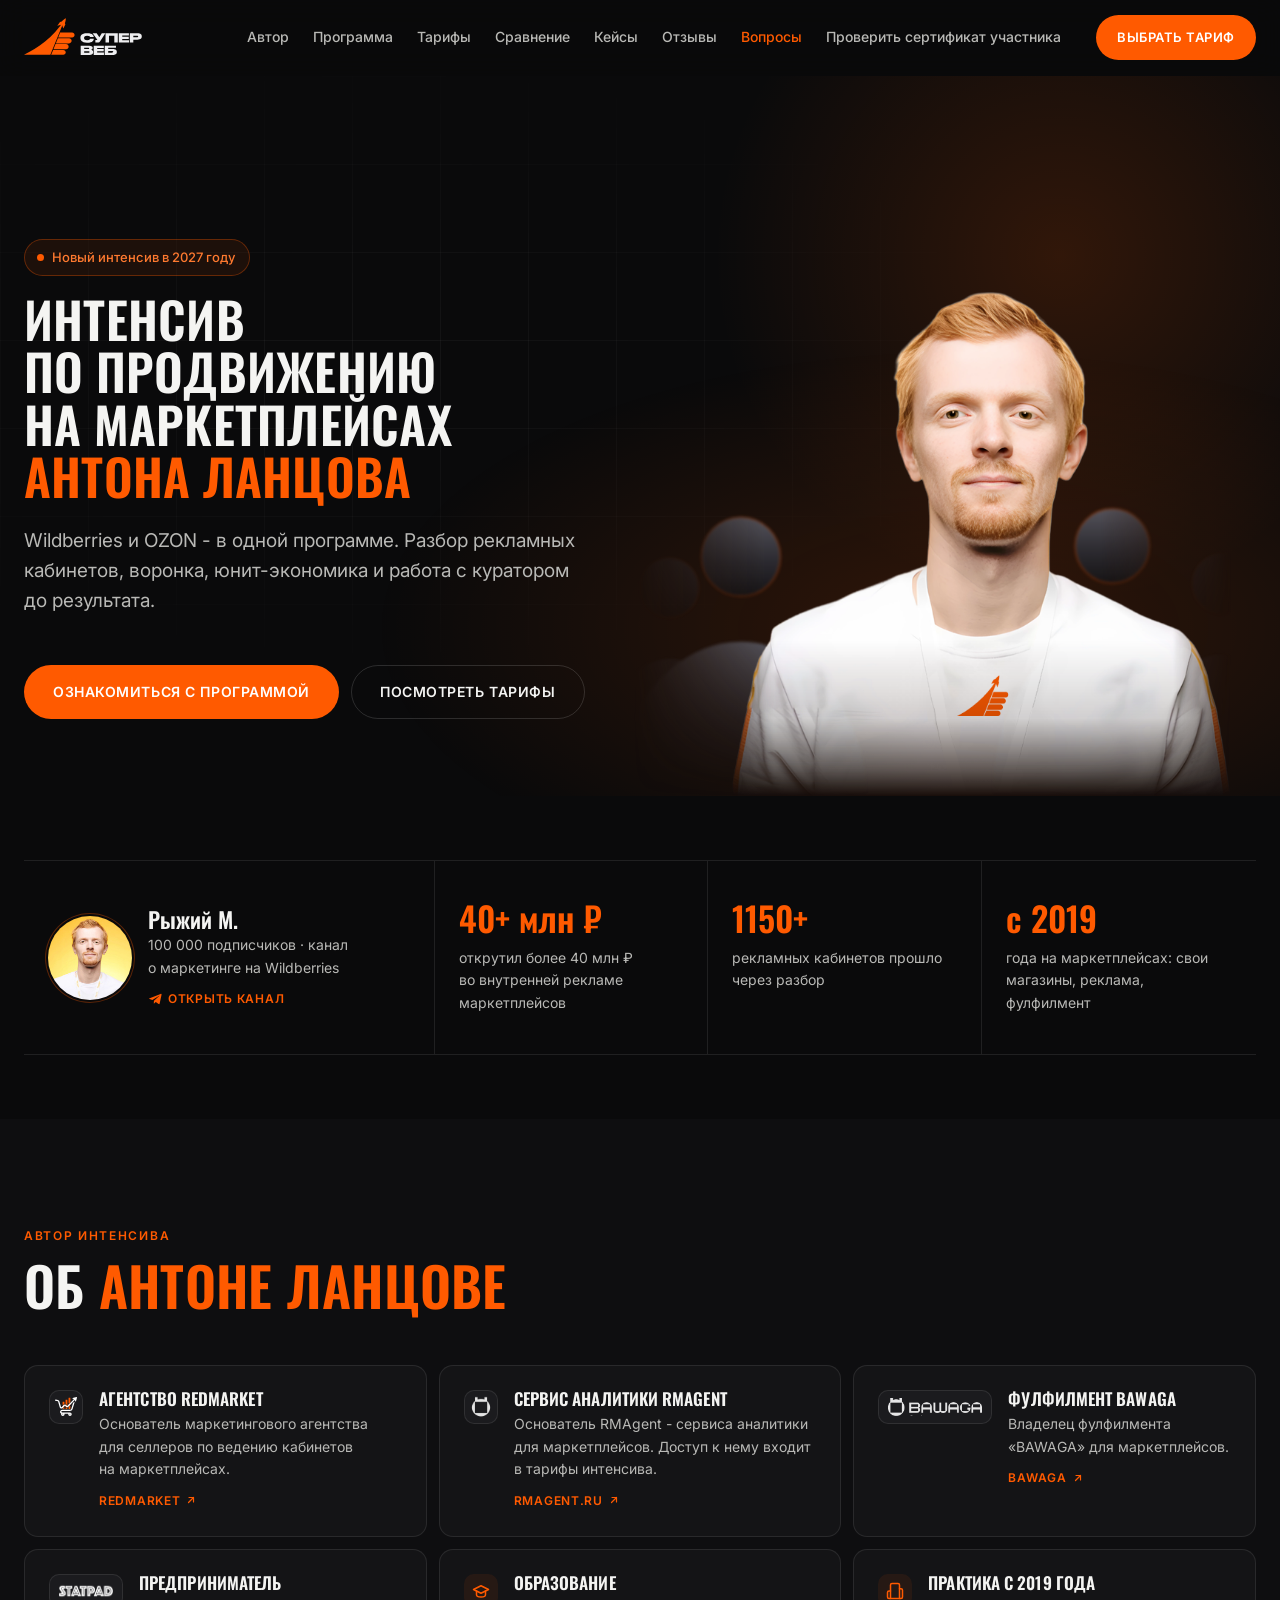
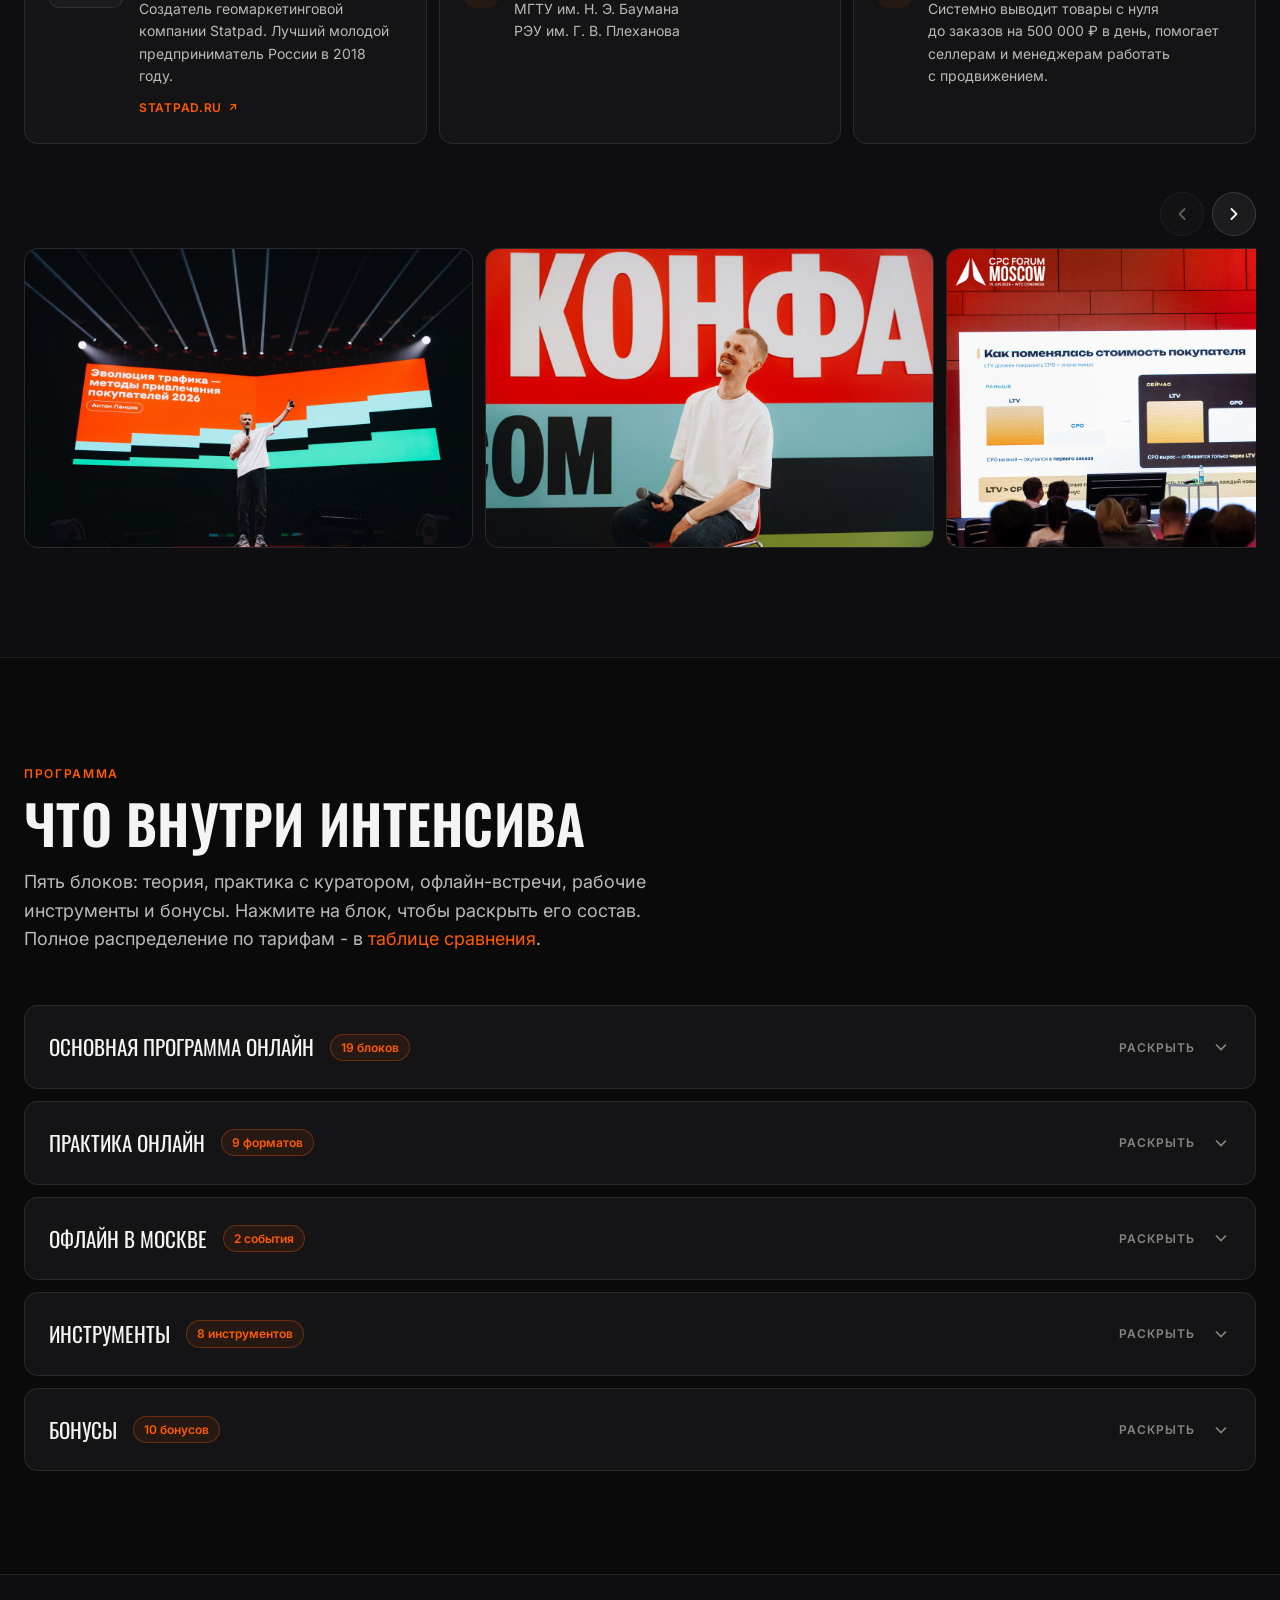
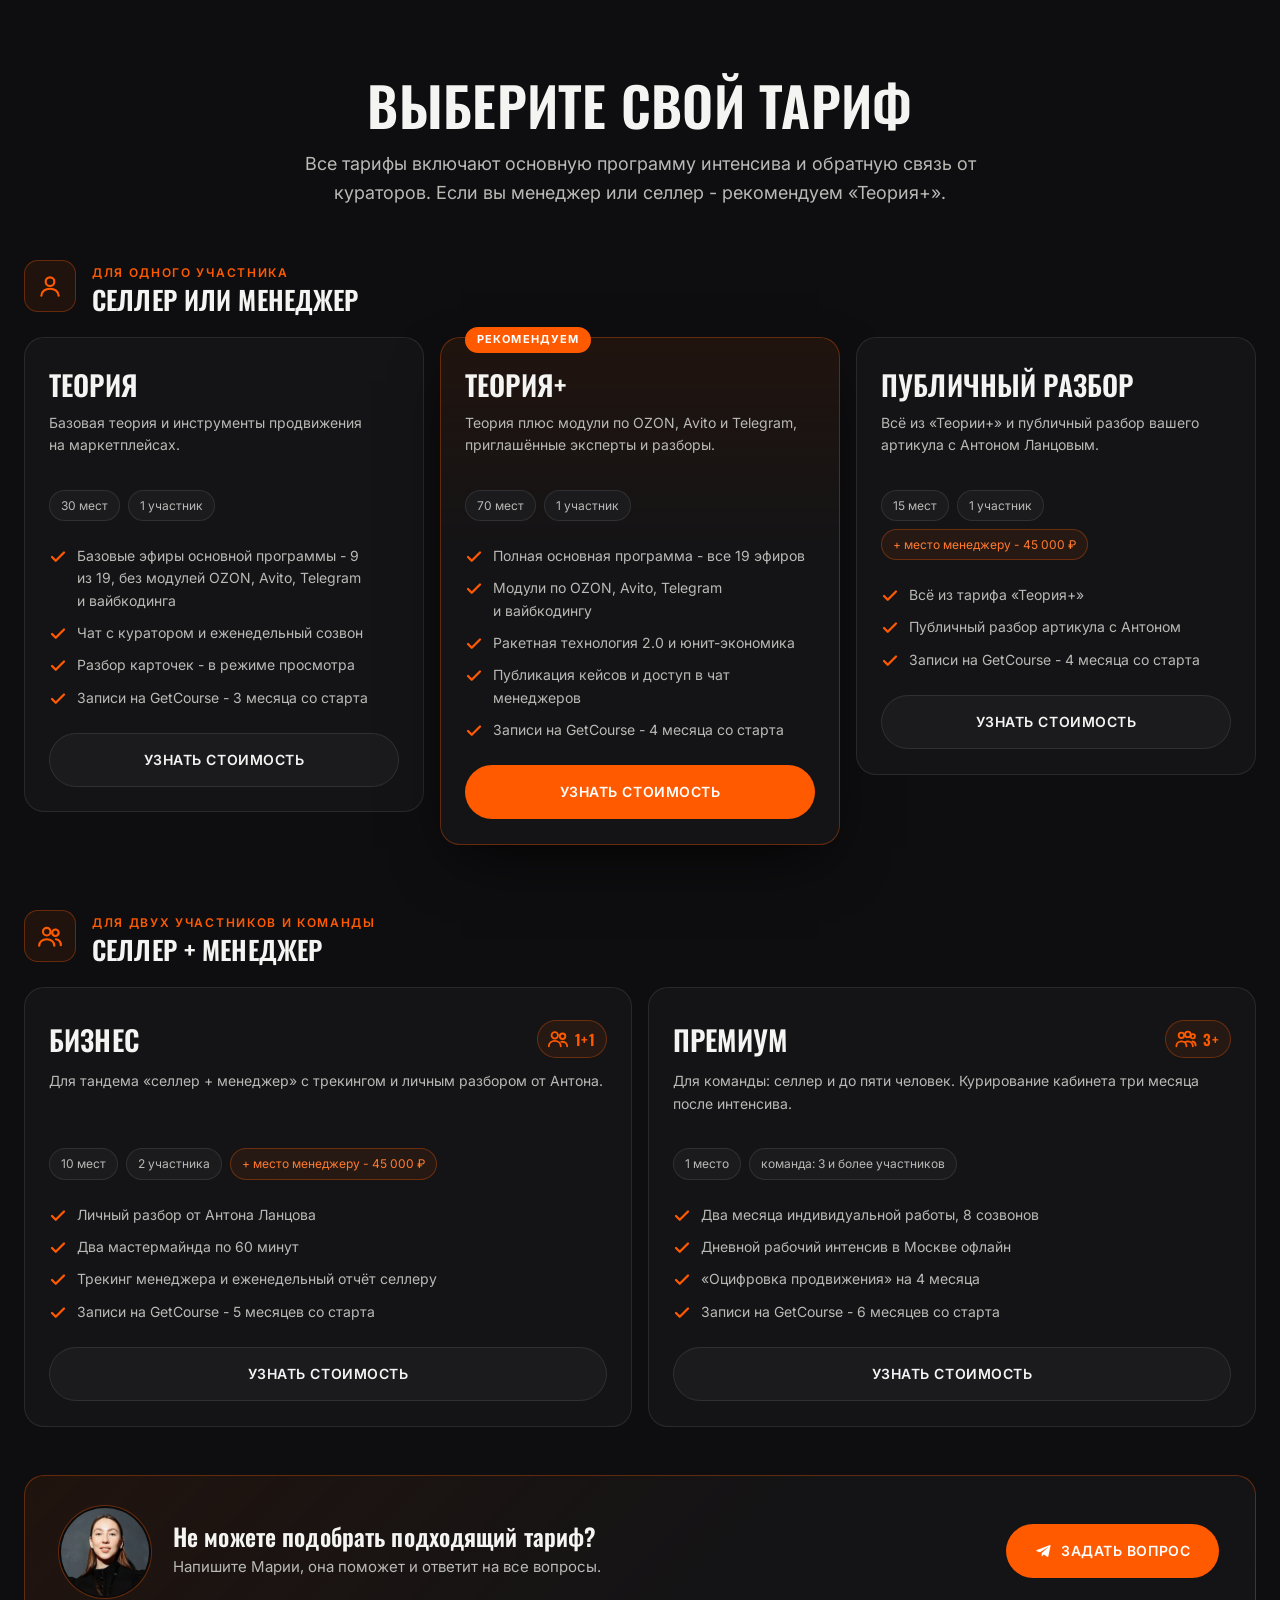
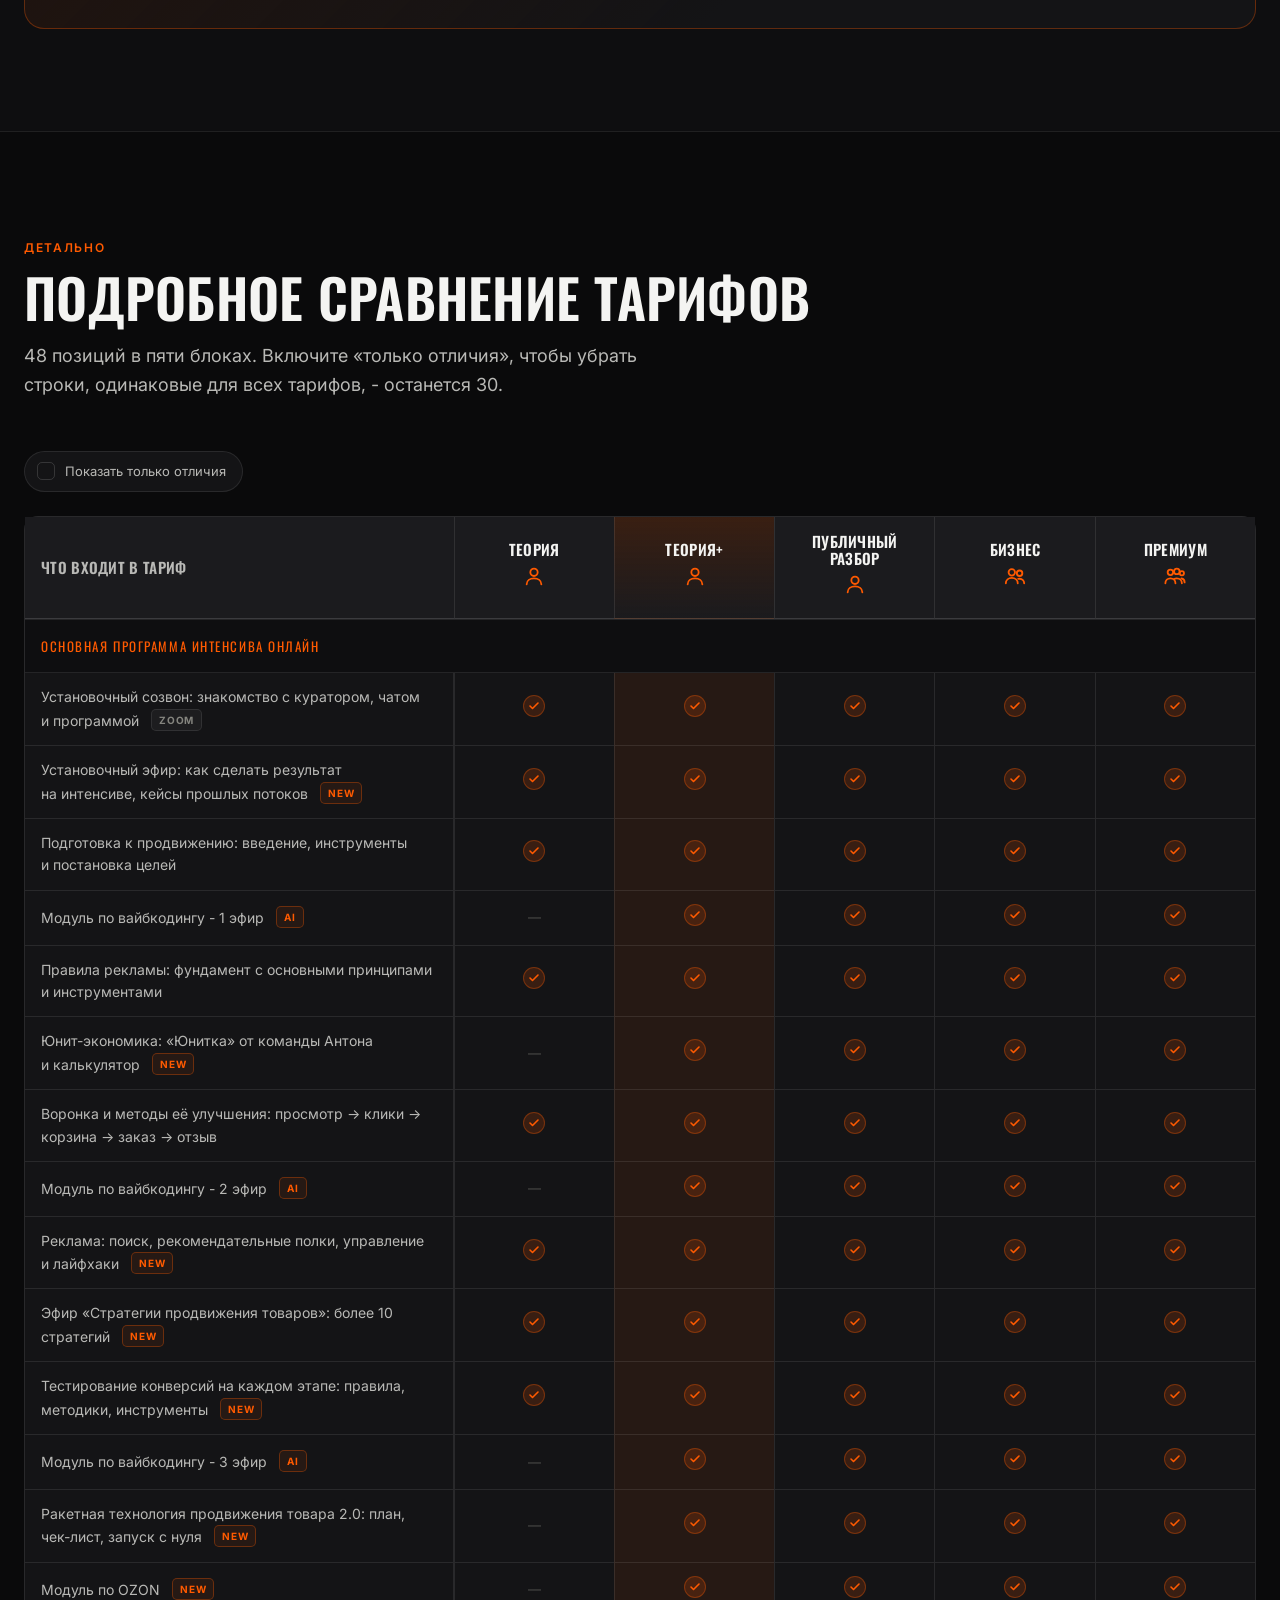
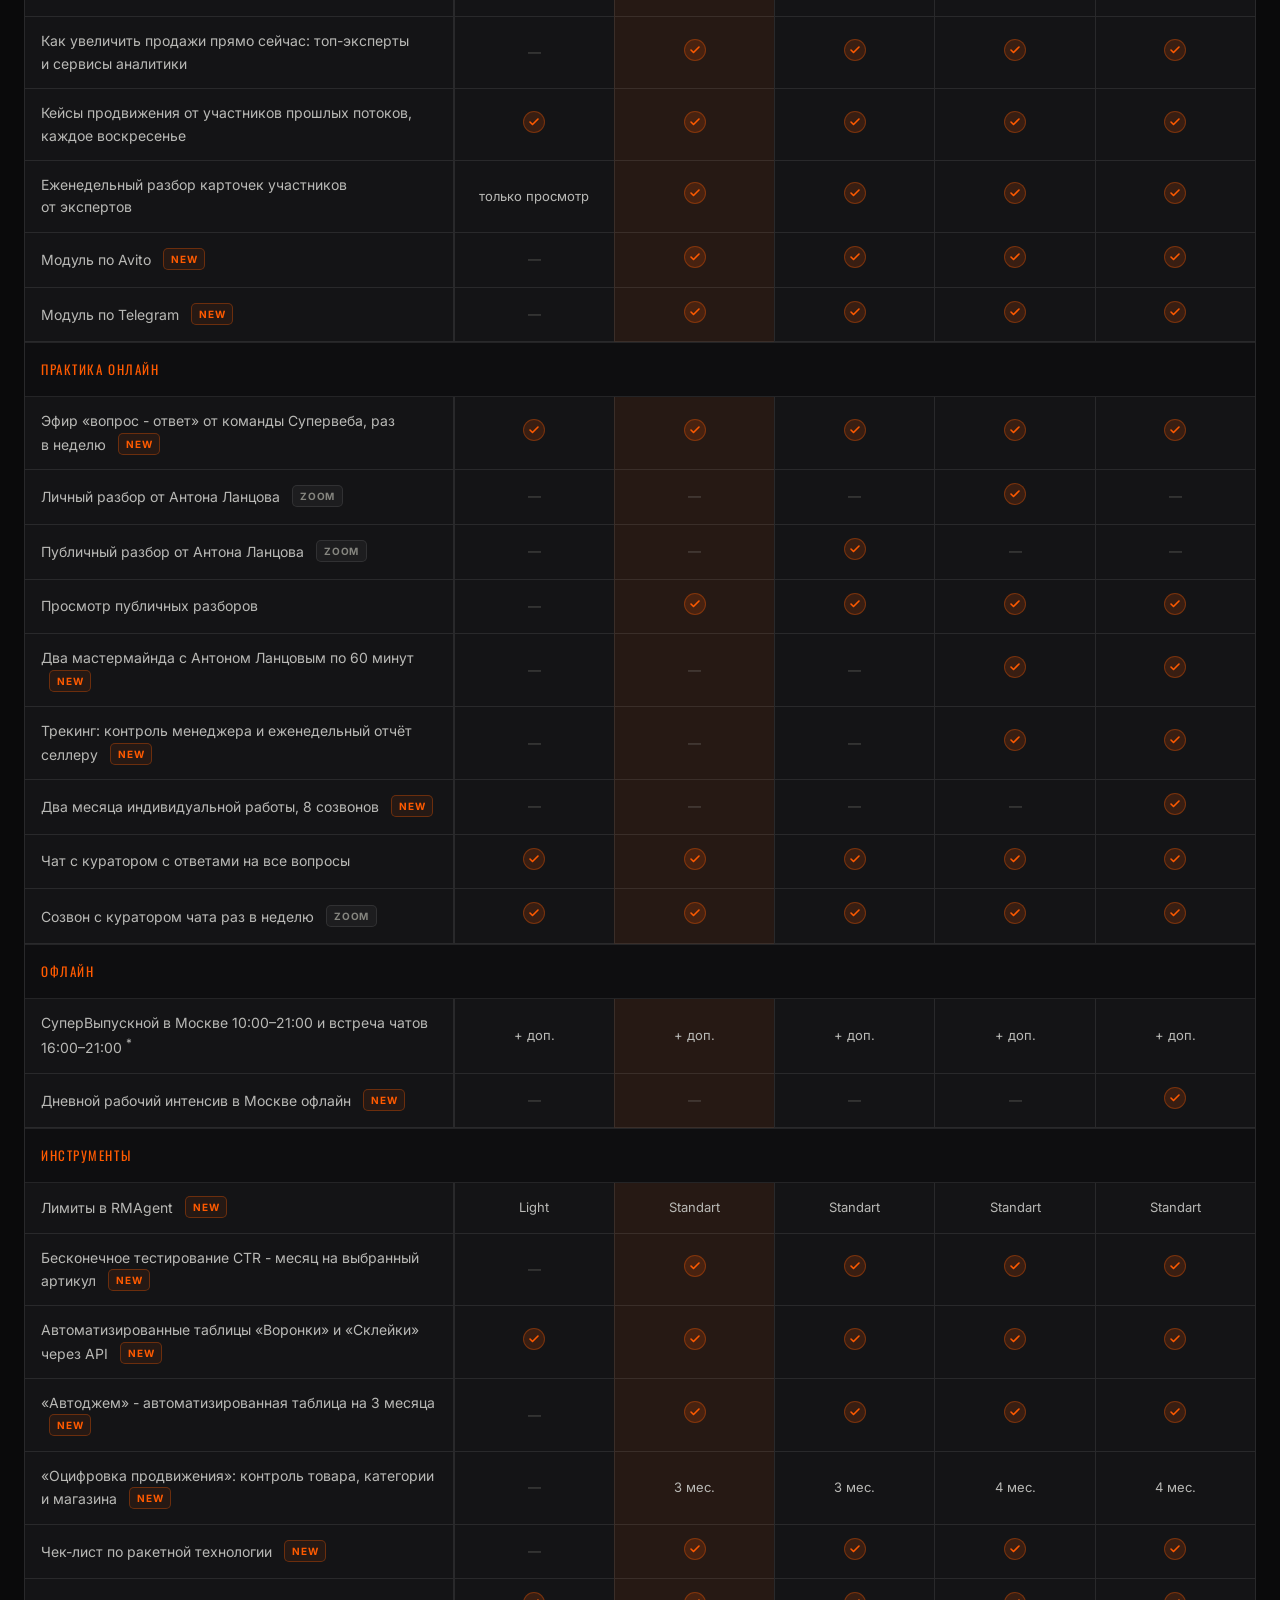
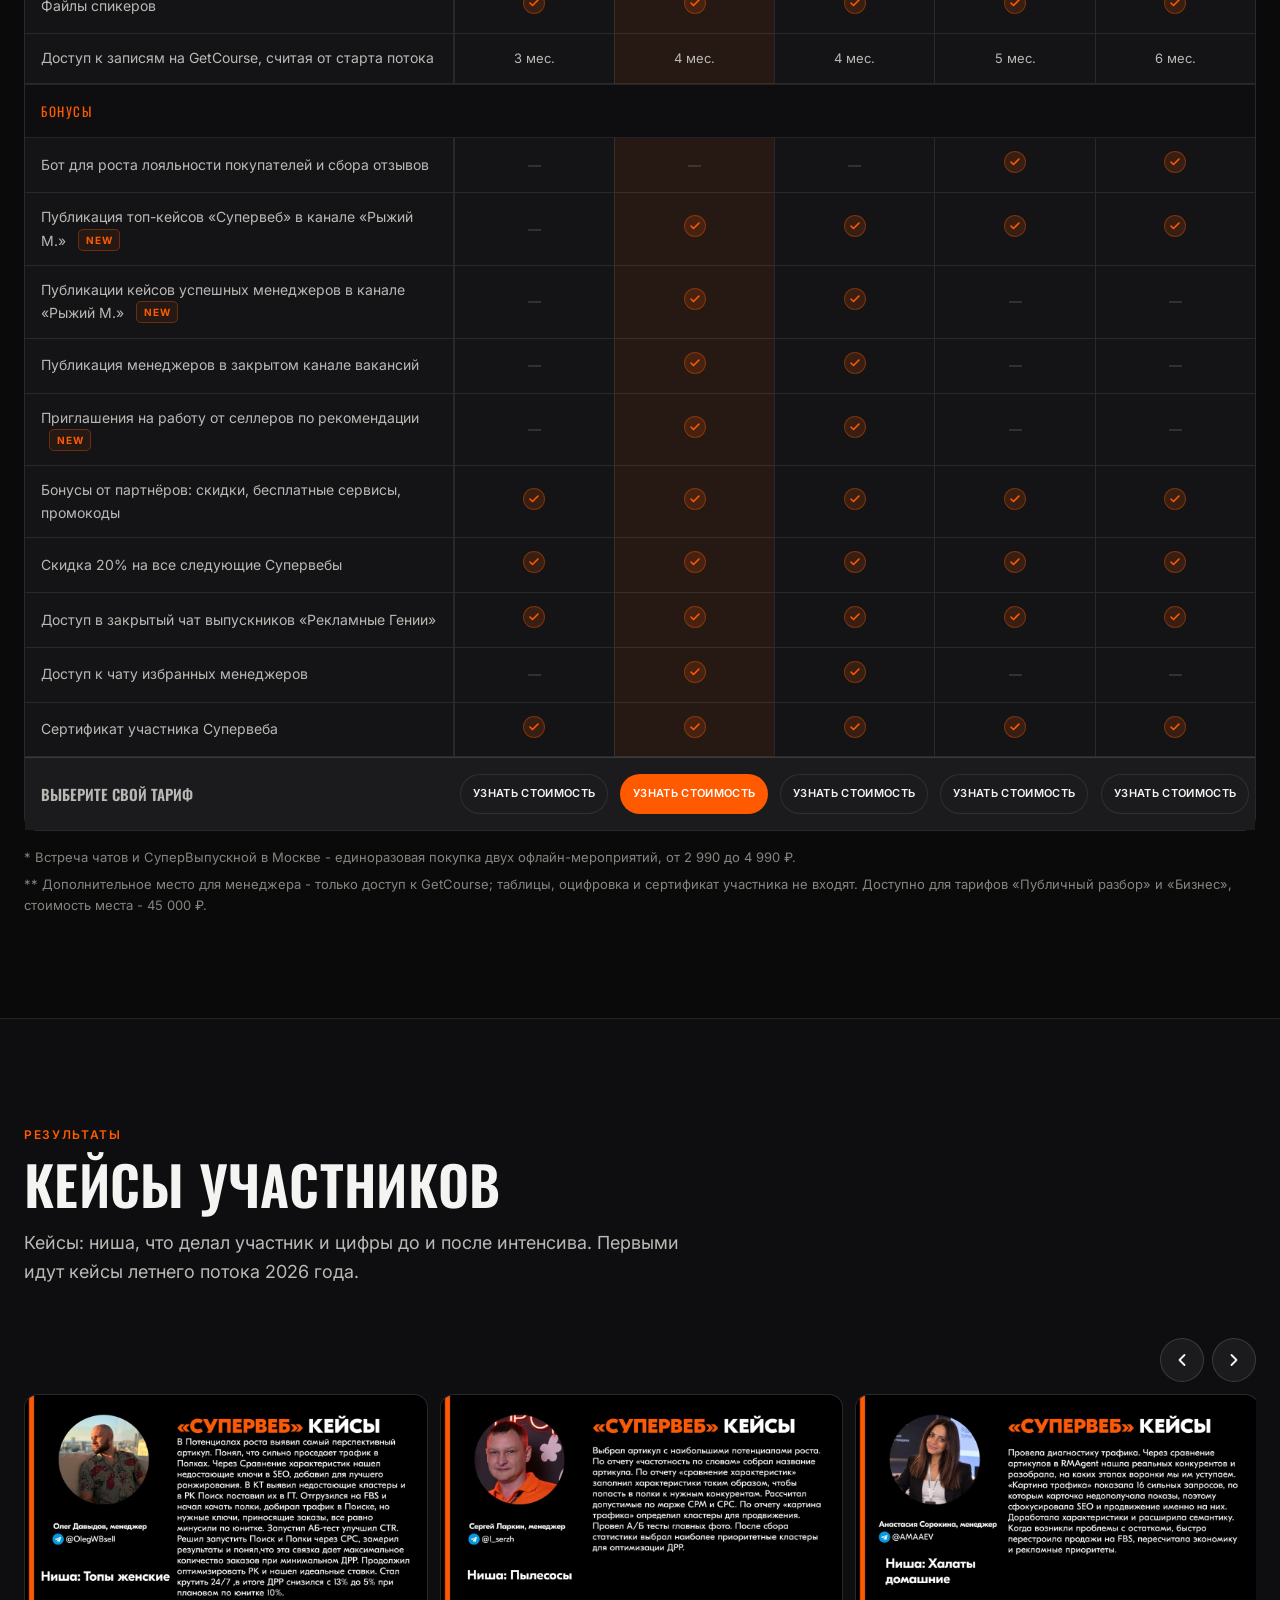
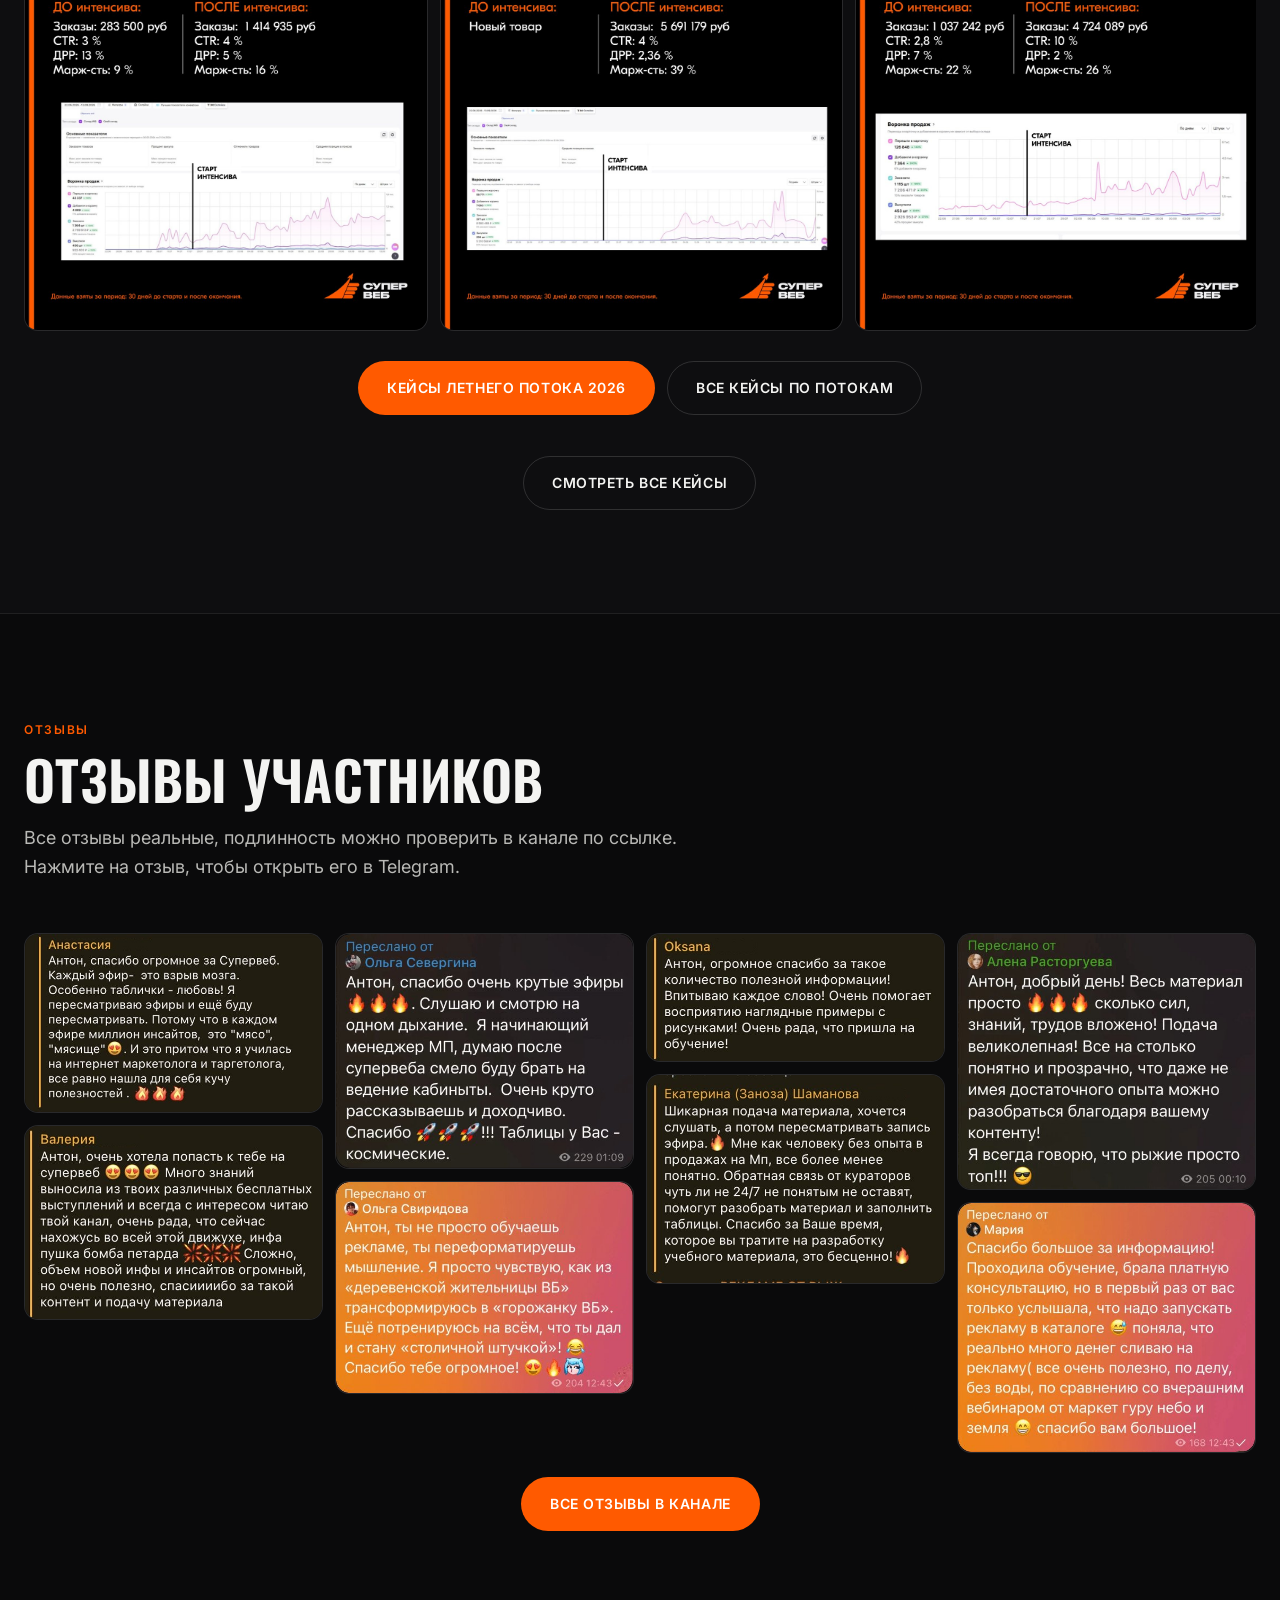
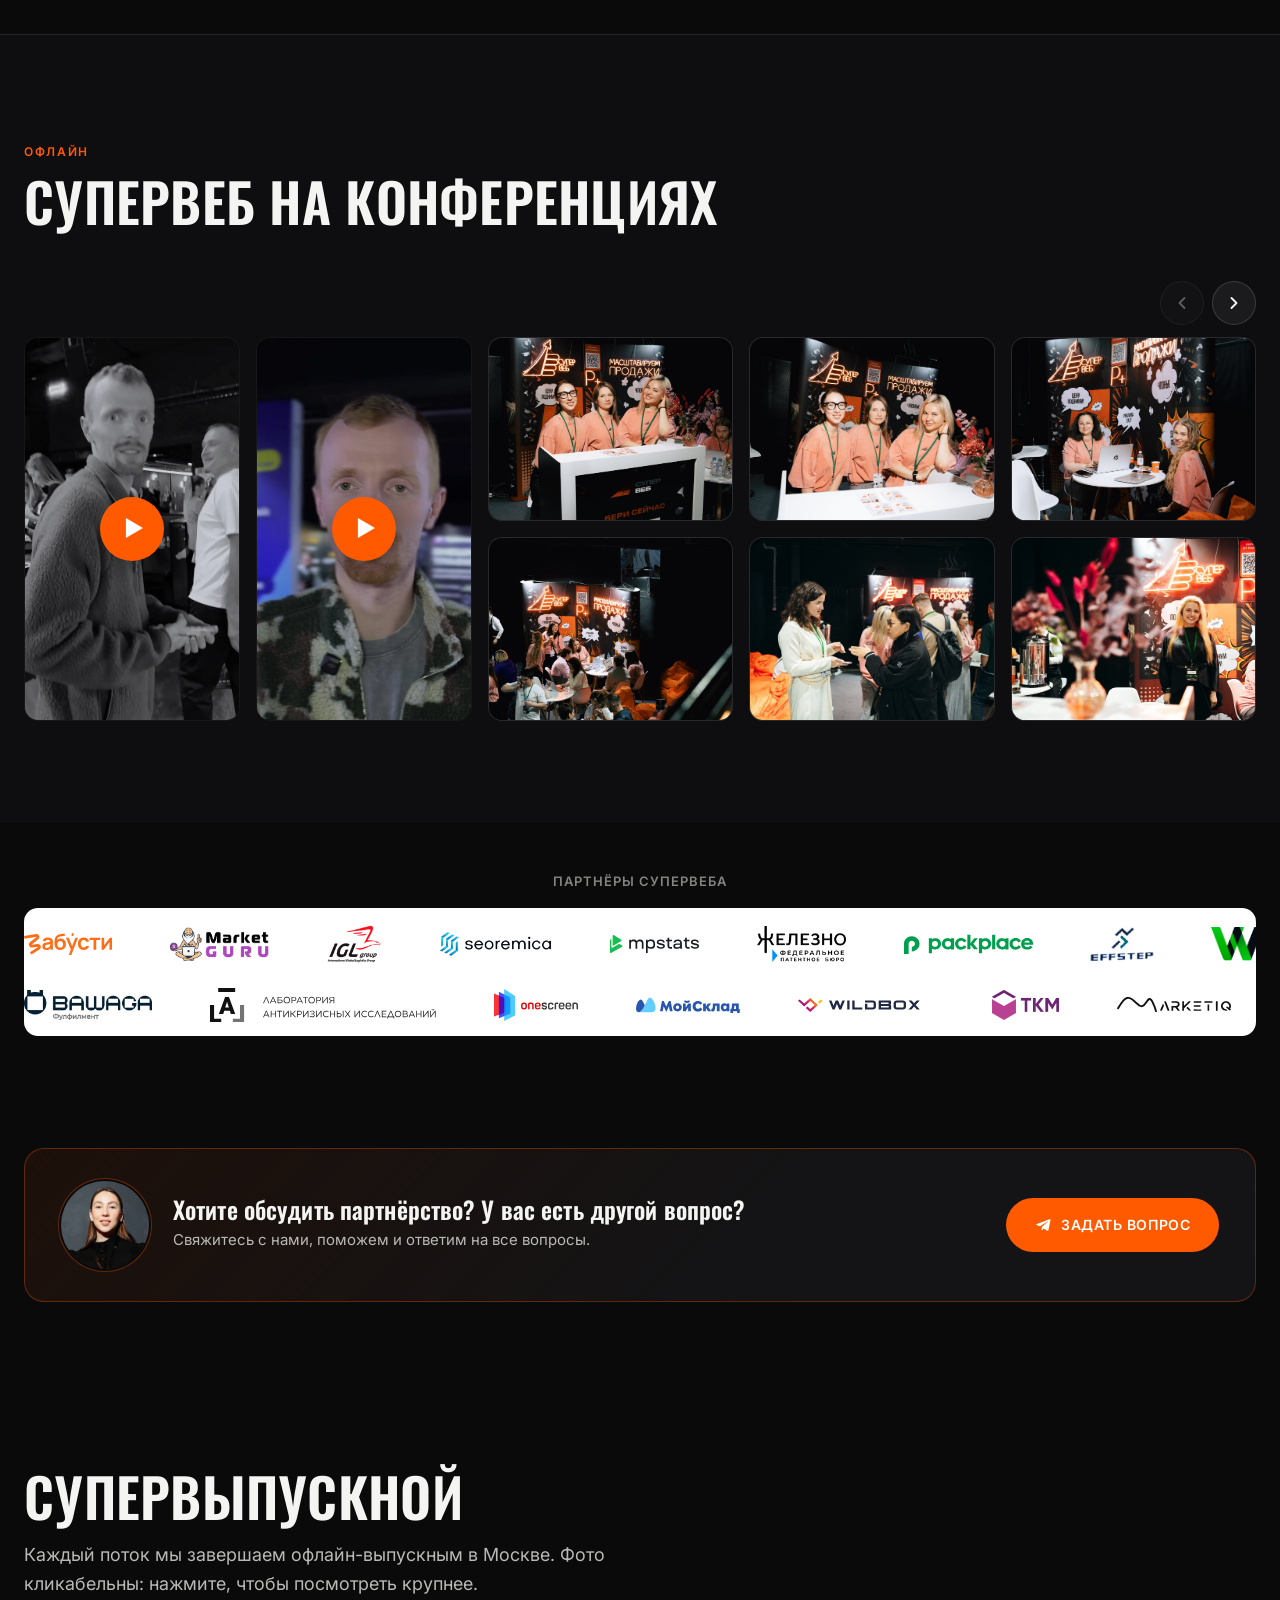
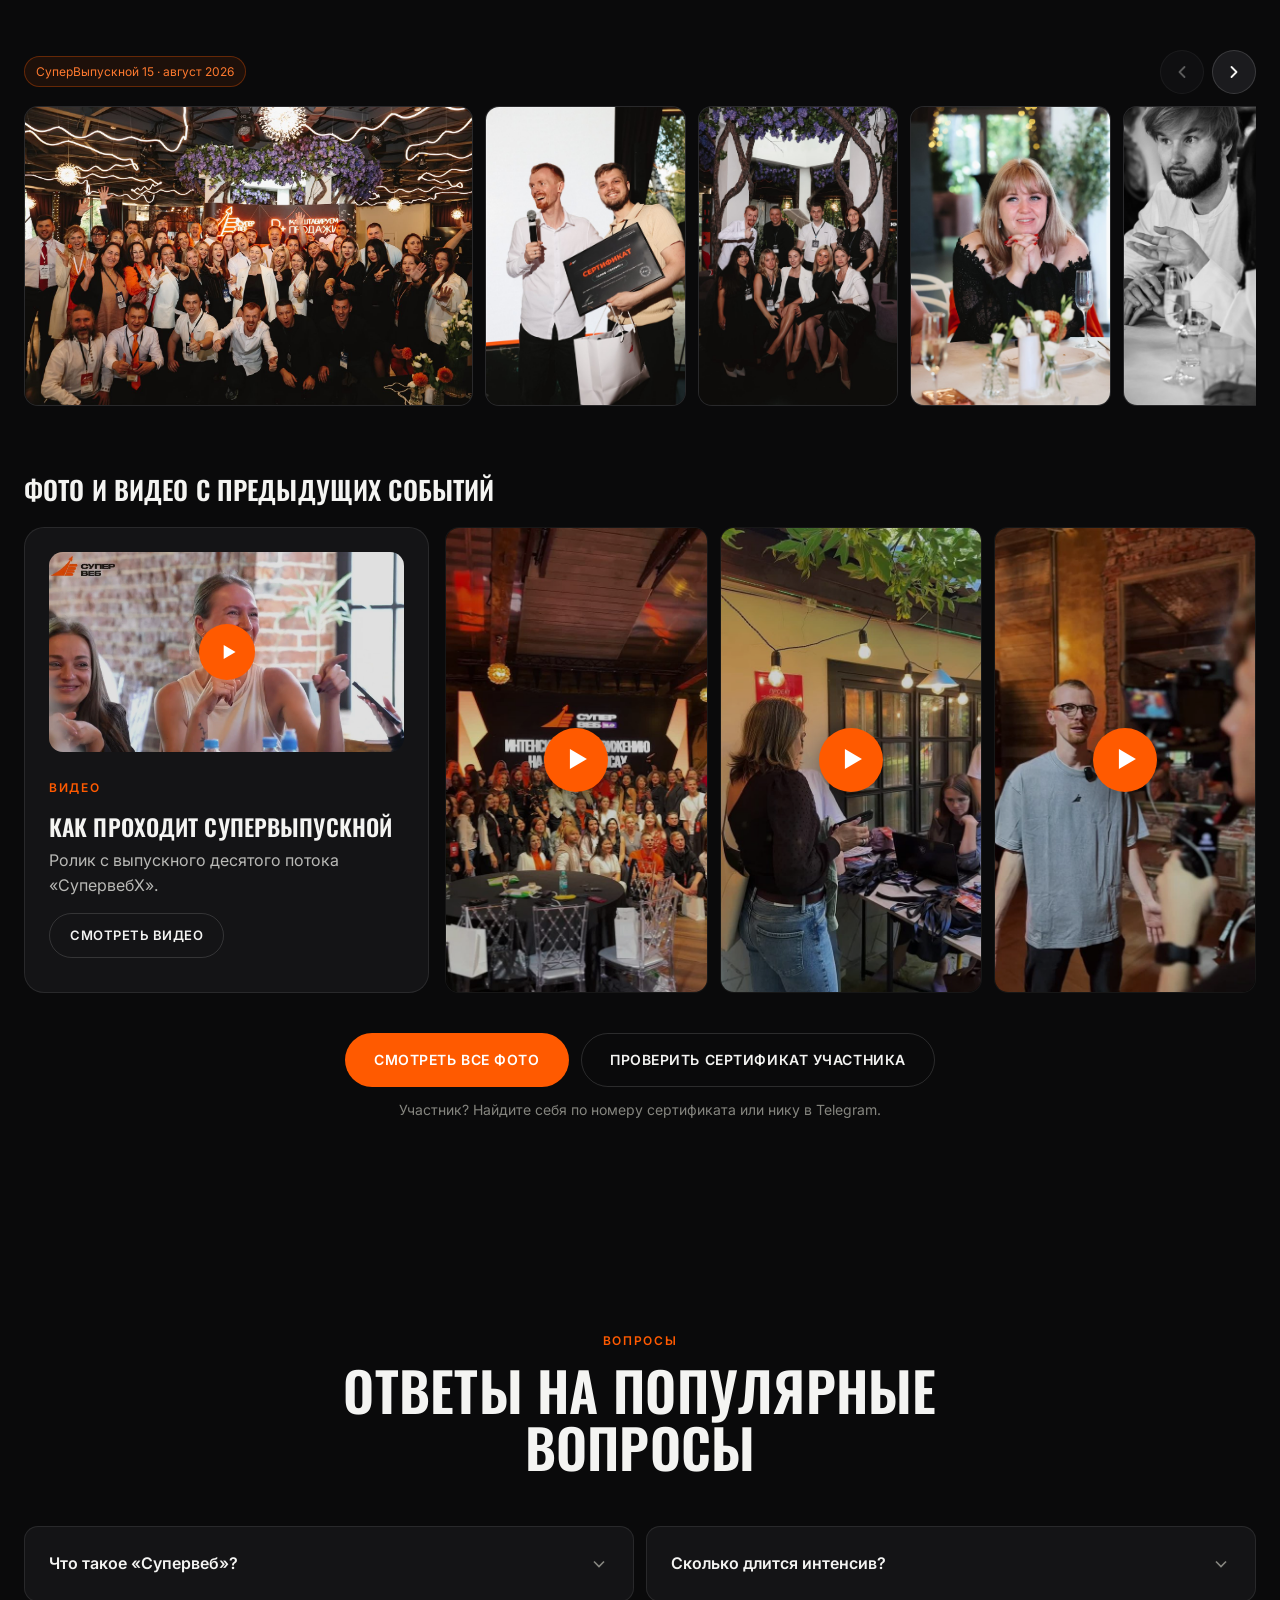
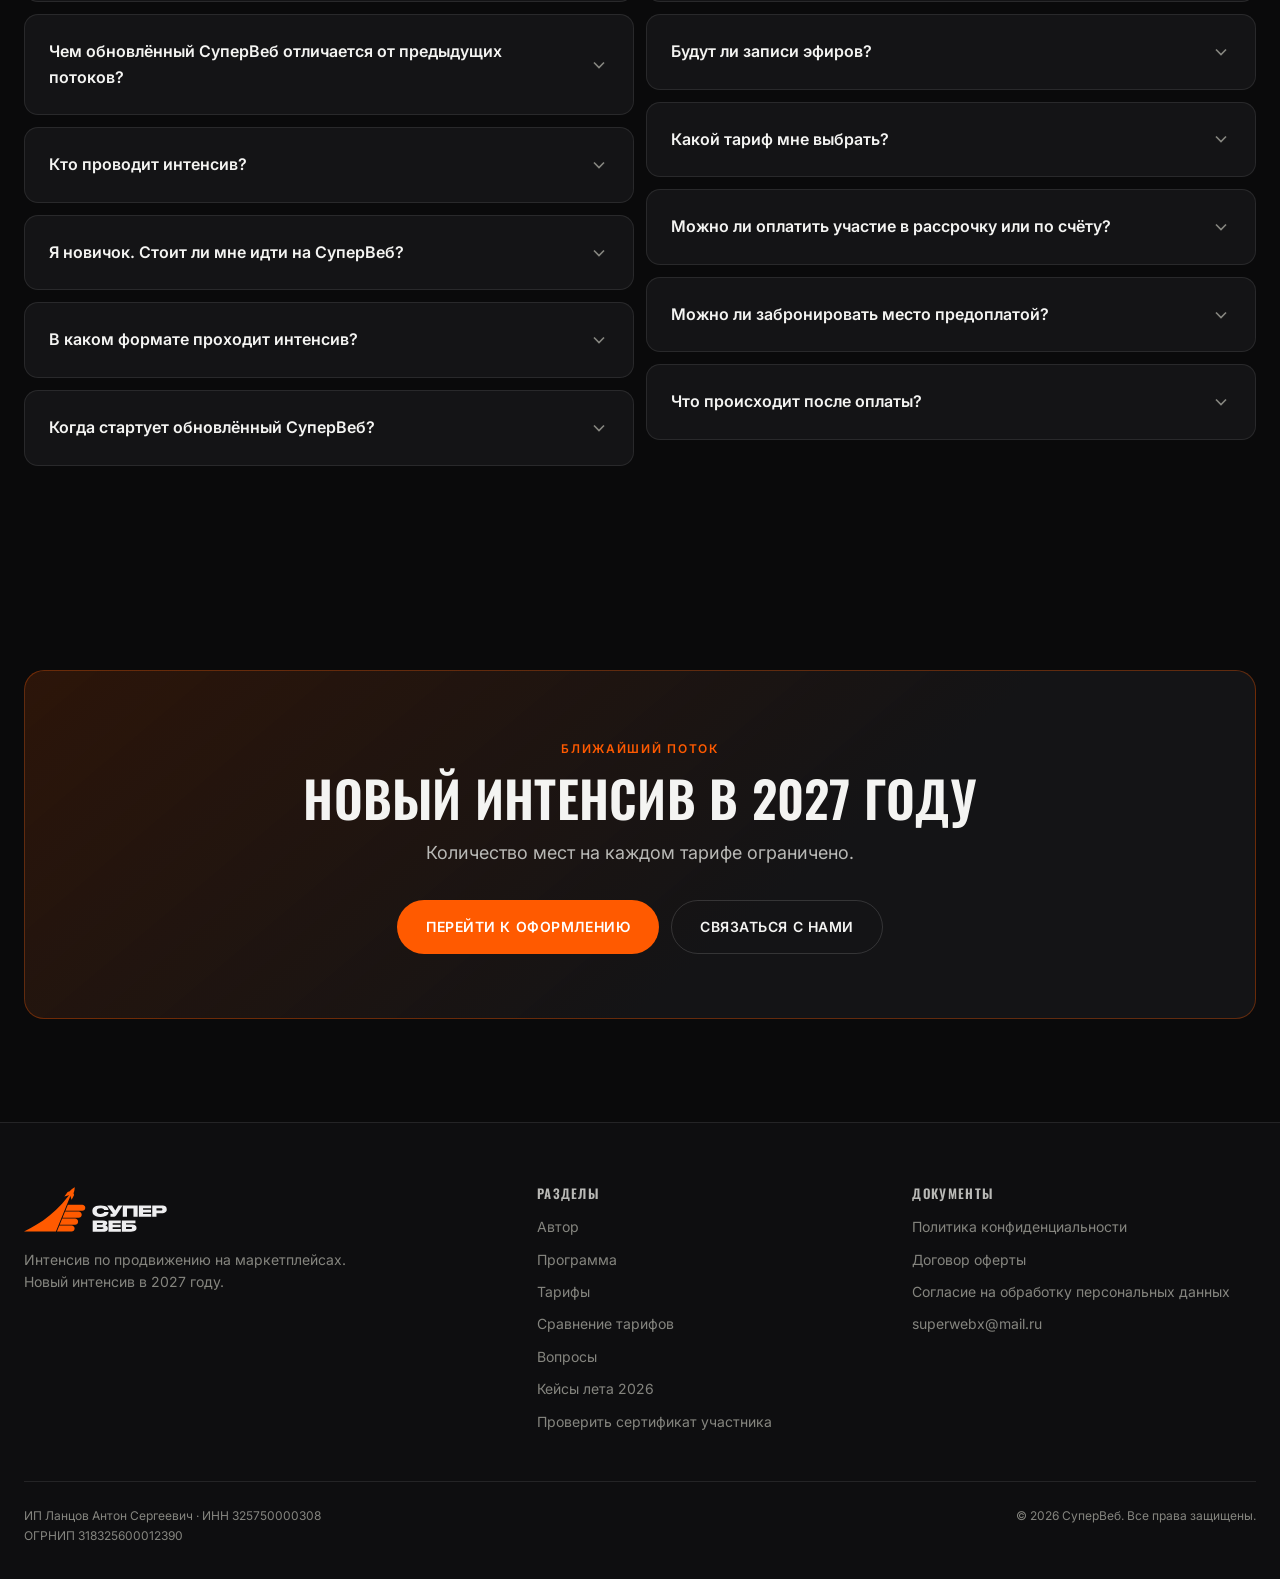
==== commit 0674e949: "Подпись во второй плашке: свяжитесь с нами Co-Authored-By: Claude Opus 5 <noreply@anthropic.com>" ====
--- a/index.html
+++ b/index.html
@@ -1099,7 +1099,7 @@
         </div>
         <div class="ask__body">
           <h3 class="h3">Хотите обсудить партнёрство? У&nbsp;вас есть другой вопрос?</h3>
-          <p>Напишите Марии.</p>
+          <p>Свяжитесь с&nbsp;нами, поможем и&nbsp;ответим на&nbsp;все вопросы.</p>
         </div>
         <a class="btn btn--primary" href="https://t.me/redassist?text=%D0%97%D0%B4%D1%80%D0%B0%D0%B2%D1%81%D1%82%D0%B2%D1%83%D0%B9%D1%82%D0%B5%2C%20%D1%83%20%D0%BC%D0%B5%D0%BD%D1%8F%20%D0%B5%D1%81%D1%82%D1%8C%20%D0%B2%D0%BE%D0%BF%D1%80%D0%BE%D1%81%20%D0%BF%D0%BE%20%D0%A1%D1%83%D0%BF%D0%B5%D1%80%D0%92%D0%B5%D0%B1%D1%83" data-base="https://t.me/redassist?text=%D0%97%D0%B4%D1%80%D0%B0%D0%B2%D1%81%D1%82%D0%B2%D1%83%D0%B9%D1%82%D0%B5%2C%20%D1%83%20%D0%BC%D0%B5%D0%BD%D1%8F%20%D0%B5%D1%81%D1%82%D1%8C%20%D0%B2%D0%BE%D0%BF%D1%80%D0%BE%D1%81%20%D0%BF%D0%BE%20%D0%A1%D1%83%D0%BF%D0%B5%D1%80%D0%92%D0%B5%D0%B1%D1%83" target="_blank" rel="noopener">
           <svg width="16" height="16" viewBox="0 0 24 24" fill="currentColor" aria-hidden="true"><path d="M21.6 3.4 2.9 10.6c-1.3.5-1.3 1.2-.2 1.6l4.8 1.5 11.1-7c.5-.3 1-.1.6.2l-9 8.1-.3 4.9c.5 0 .7-.2 1-.5l2.4-2.3 4.9 3.6c.9.5 1.6.2 1.8-.8l3.2-15.2c.3-1.3-.5-1.9-1.6-1.3Z"/></svg>
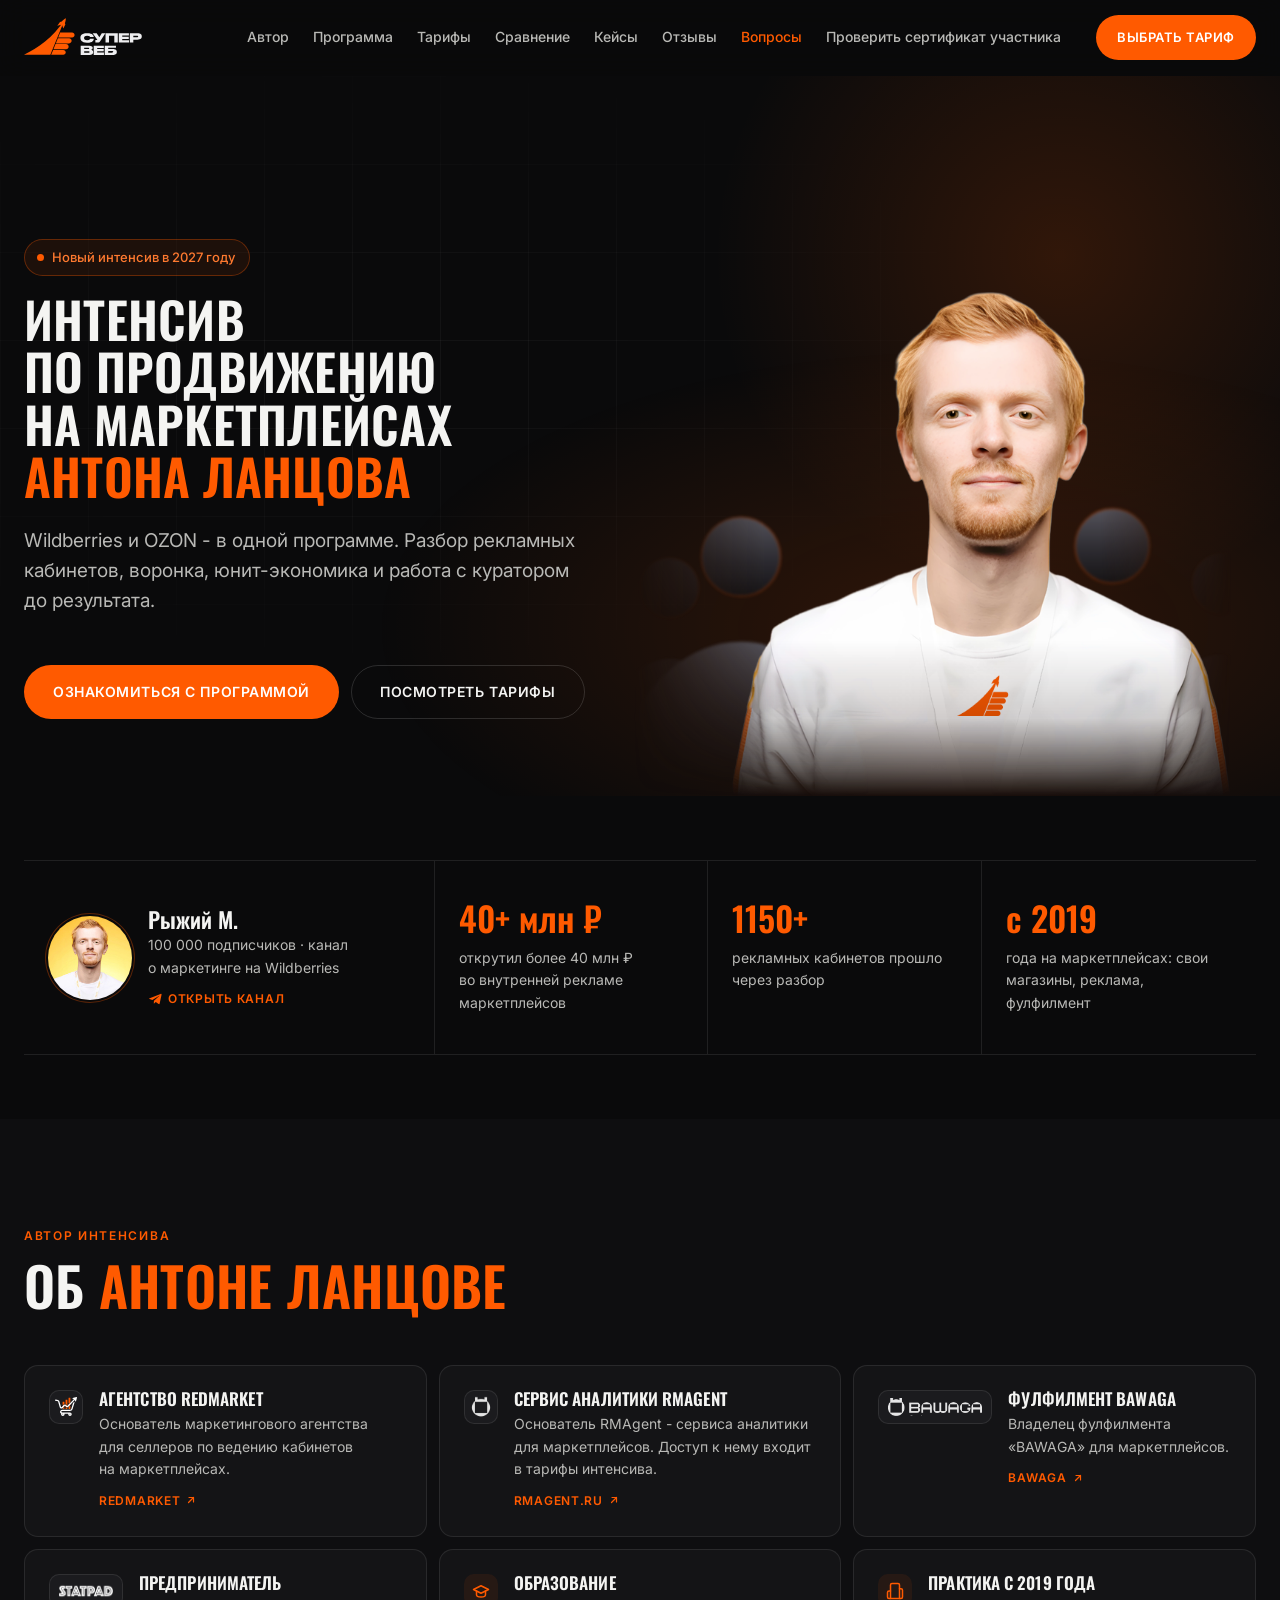
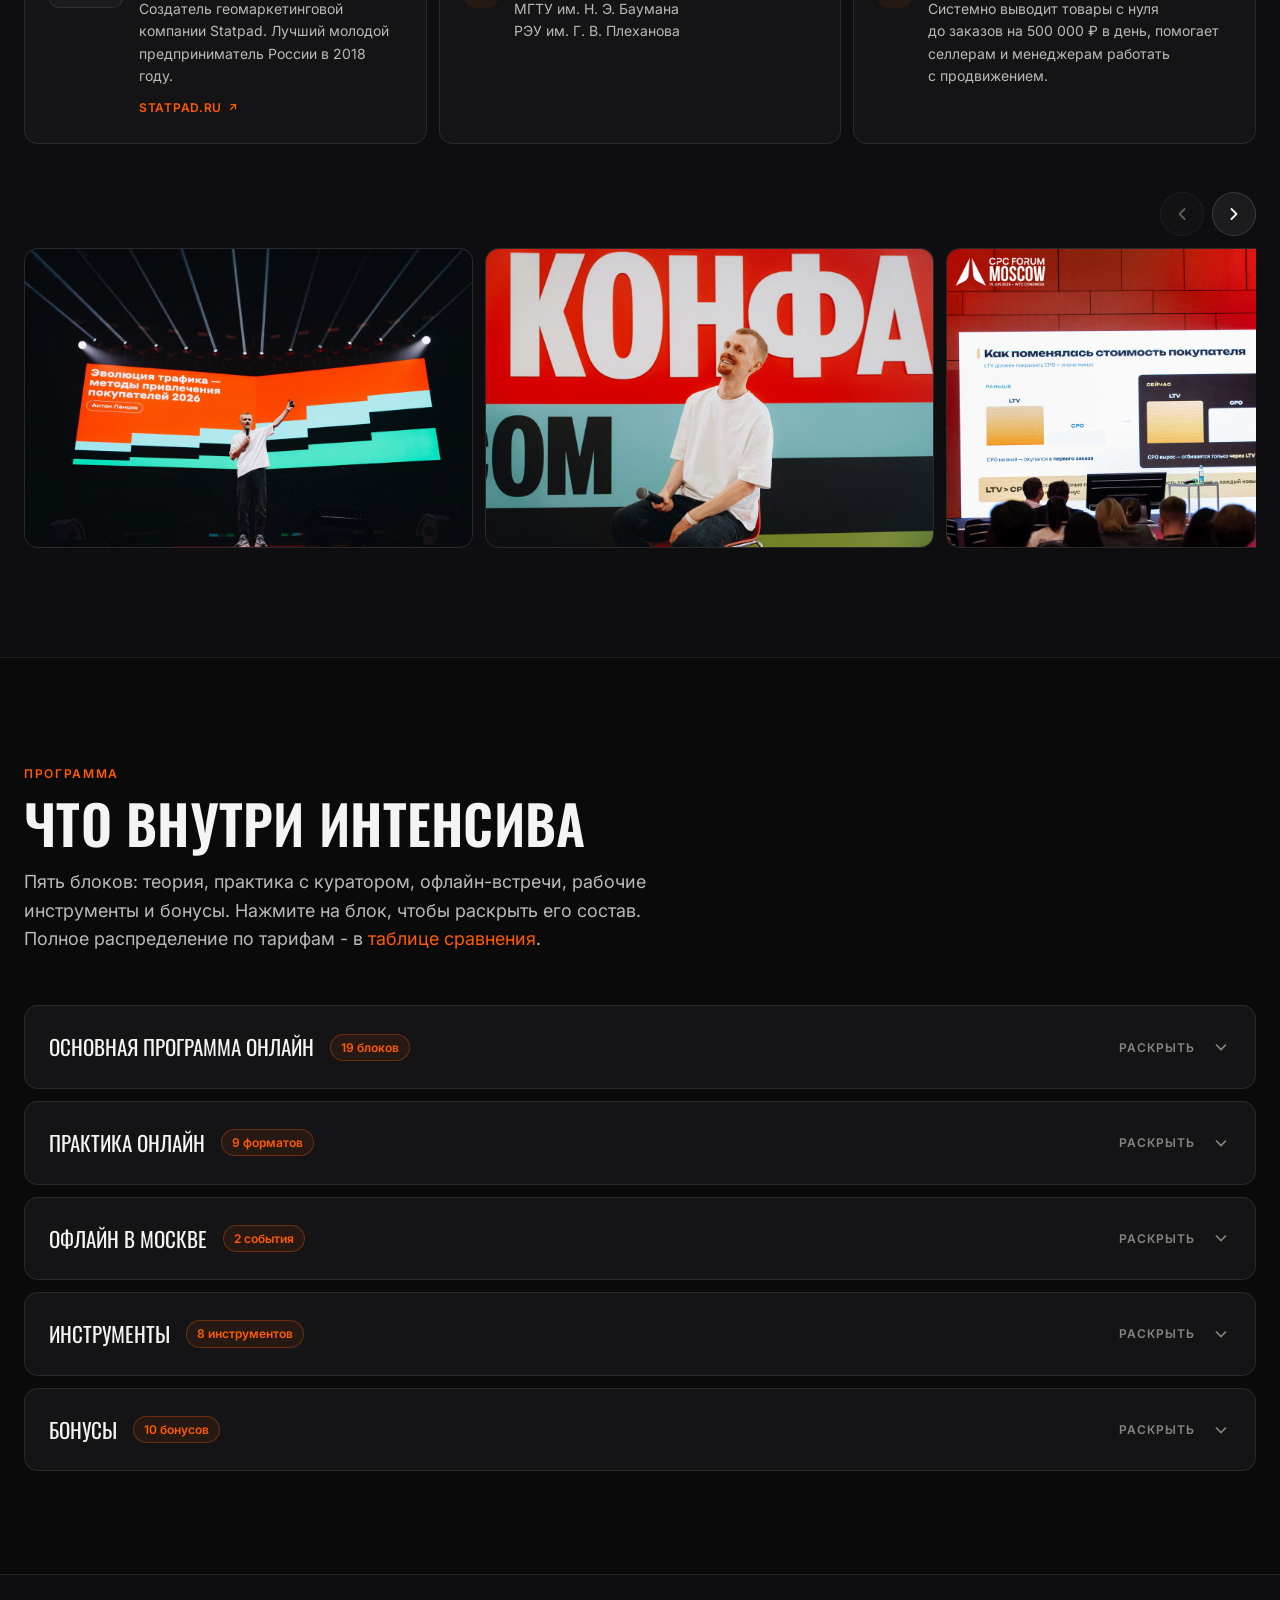
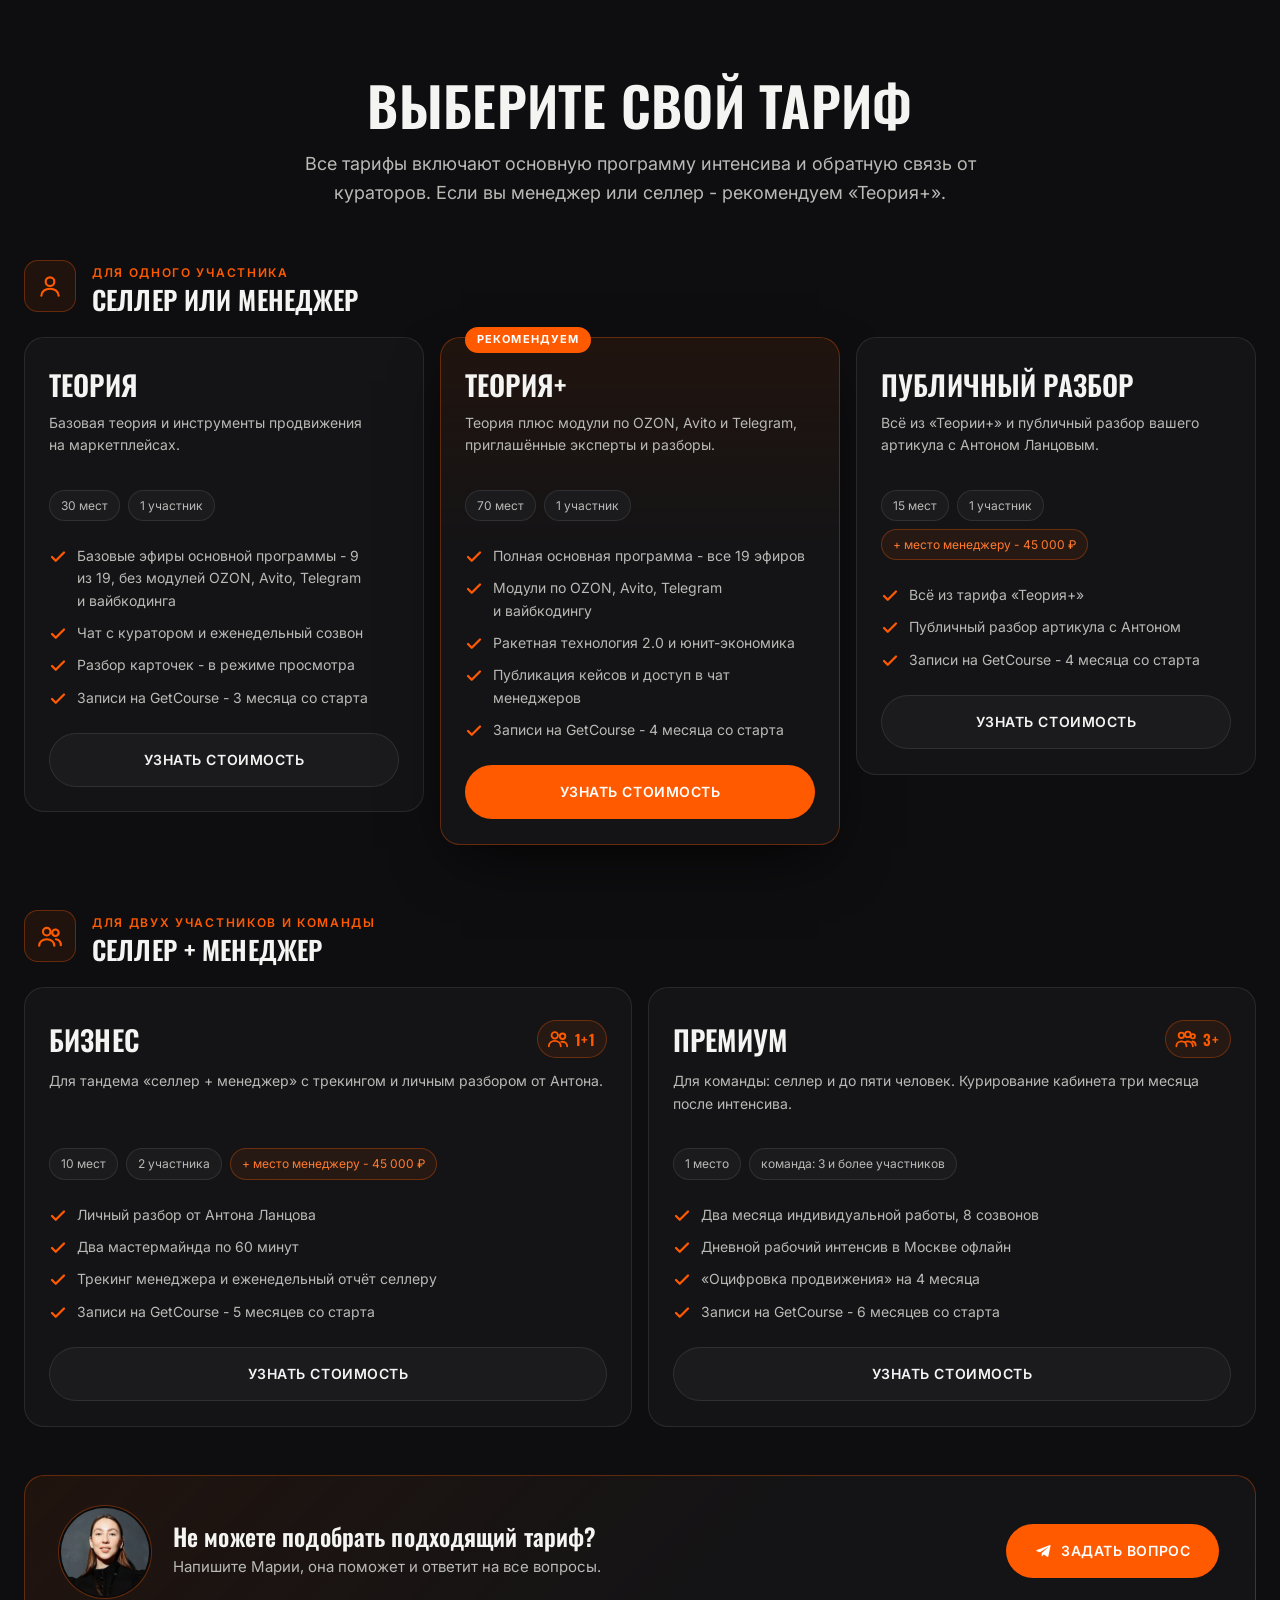
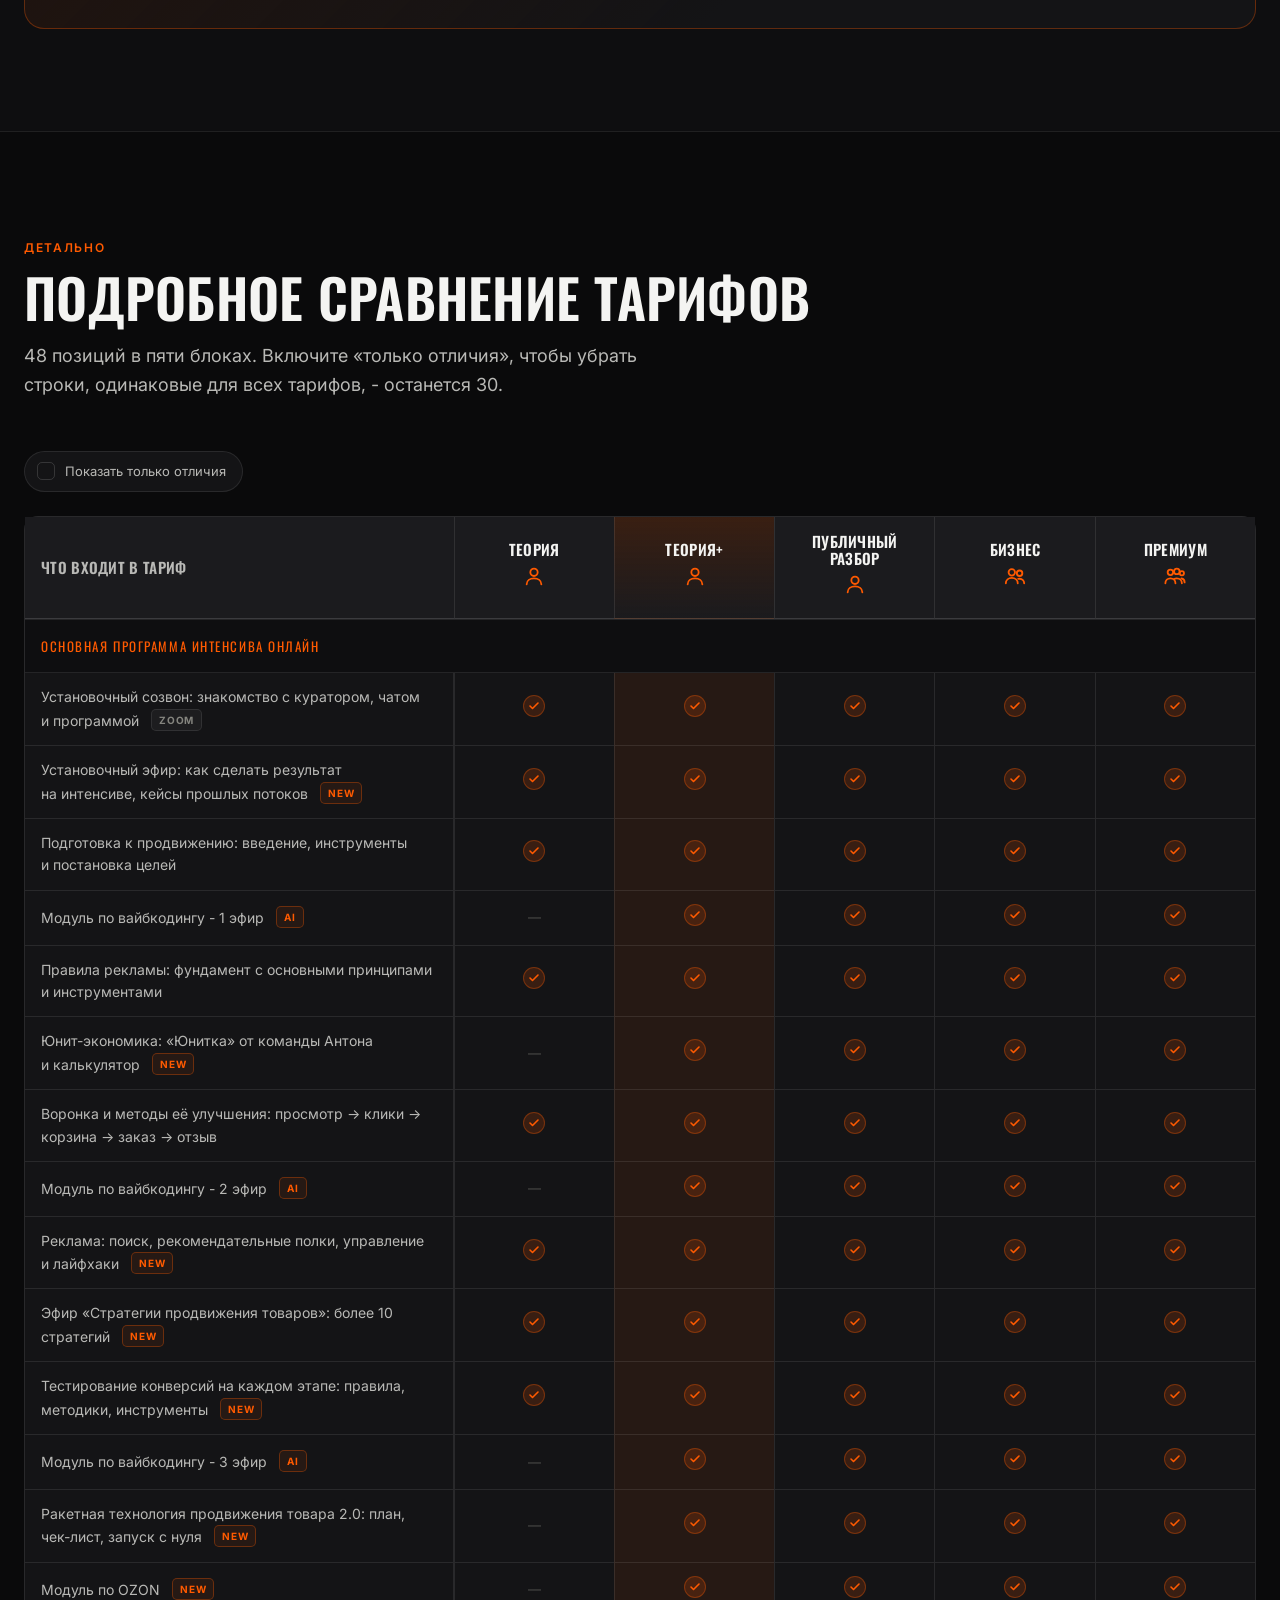
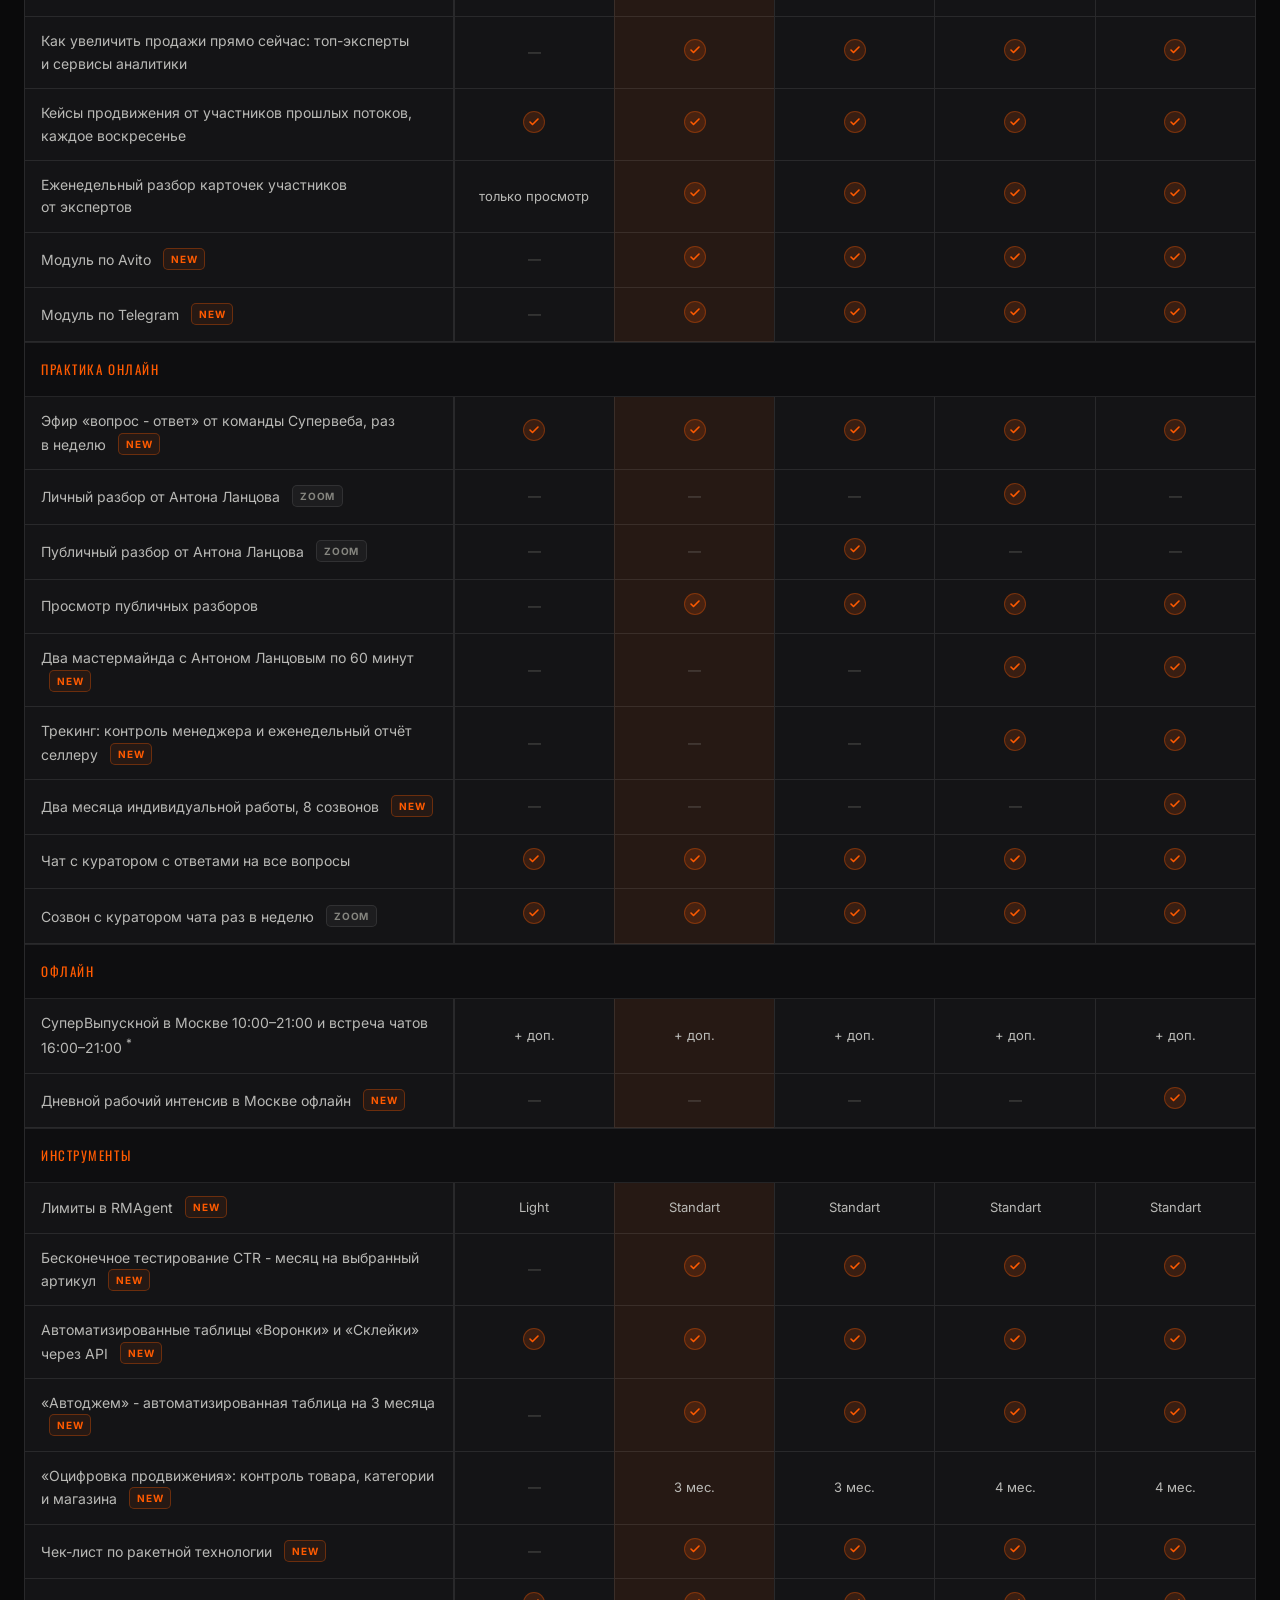
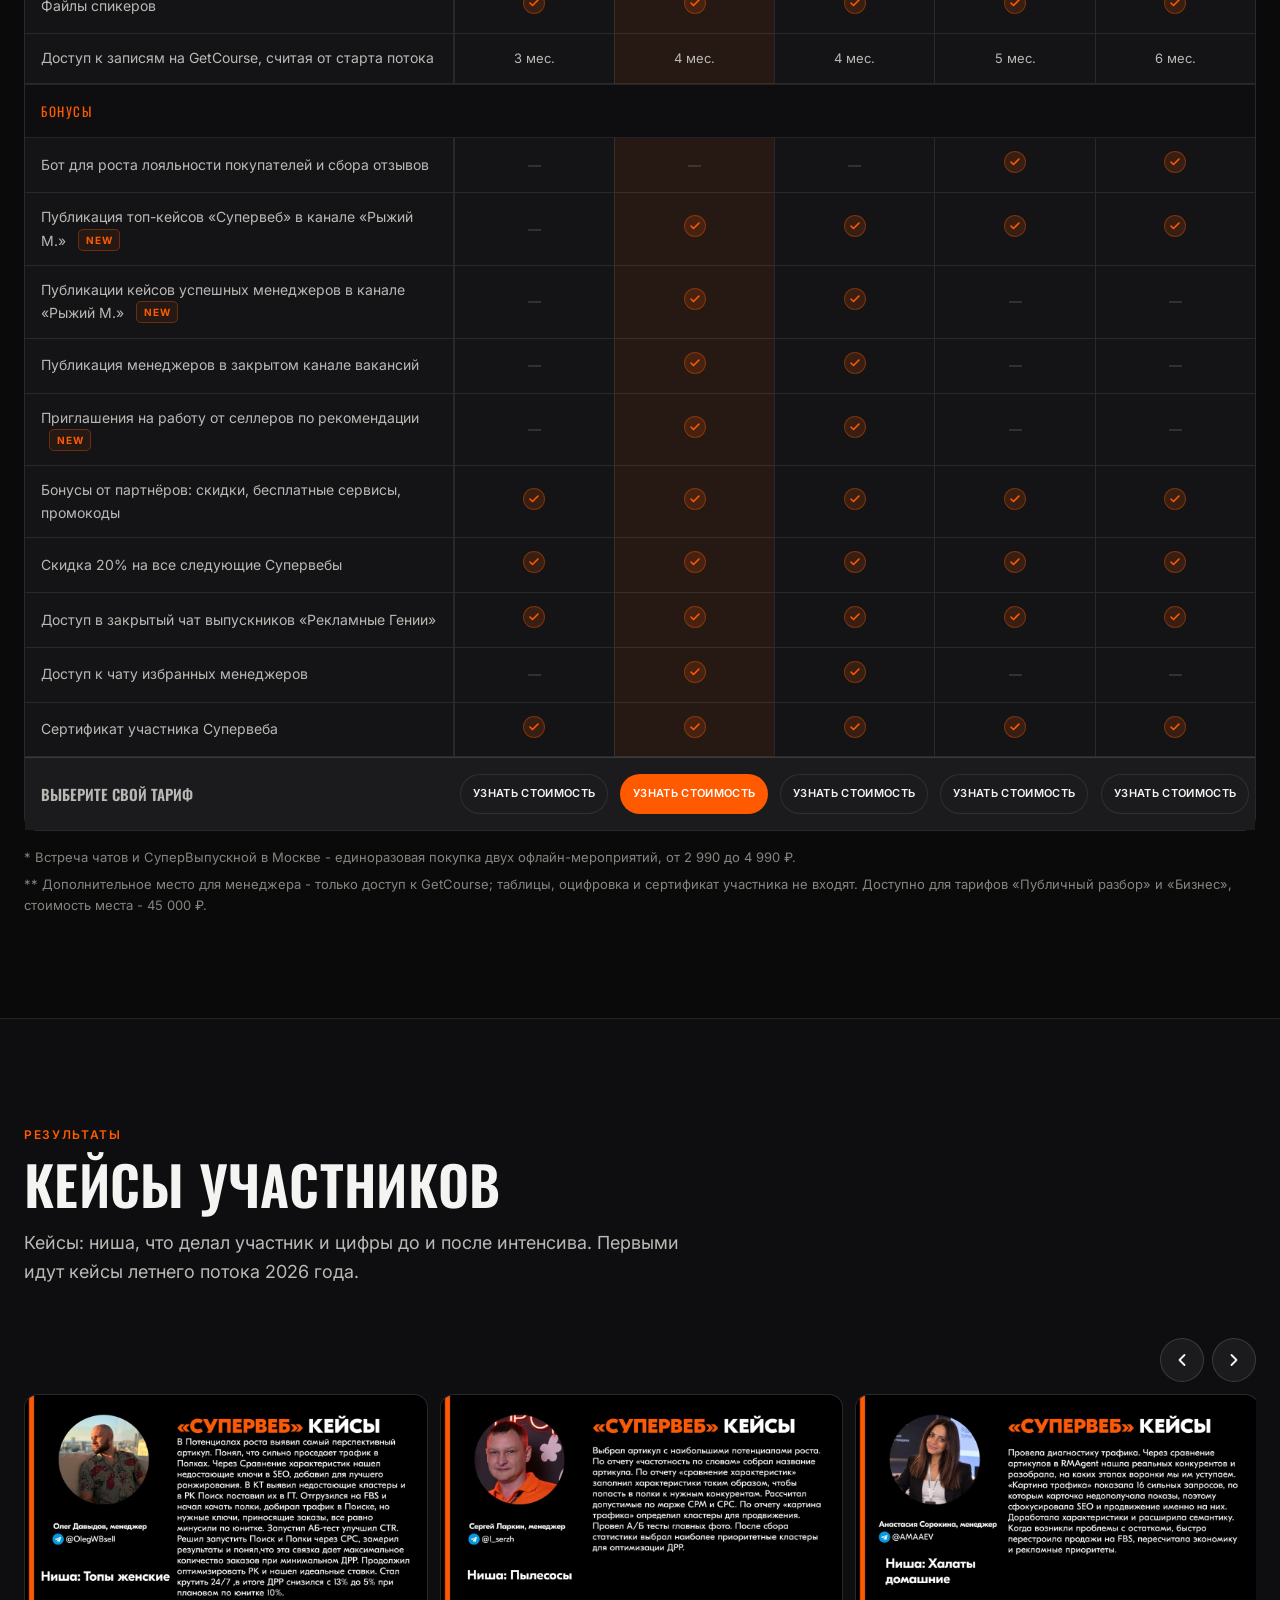
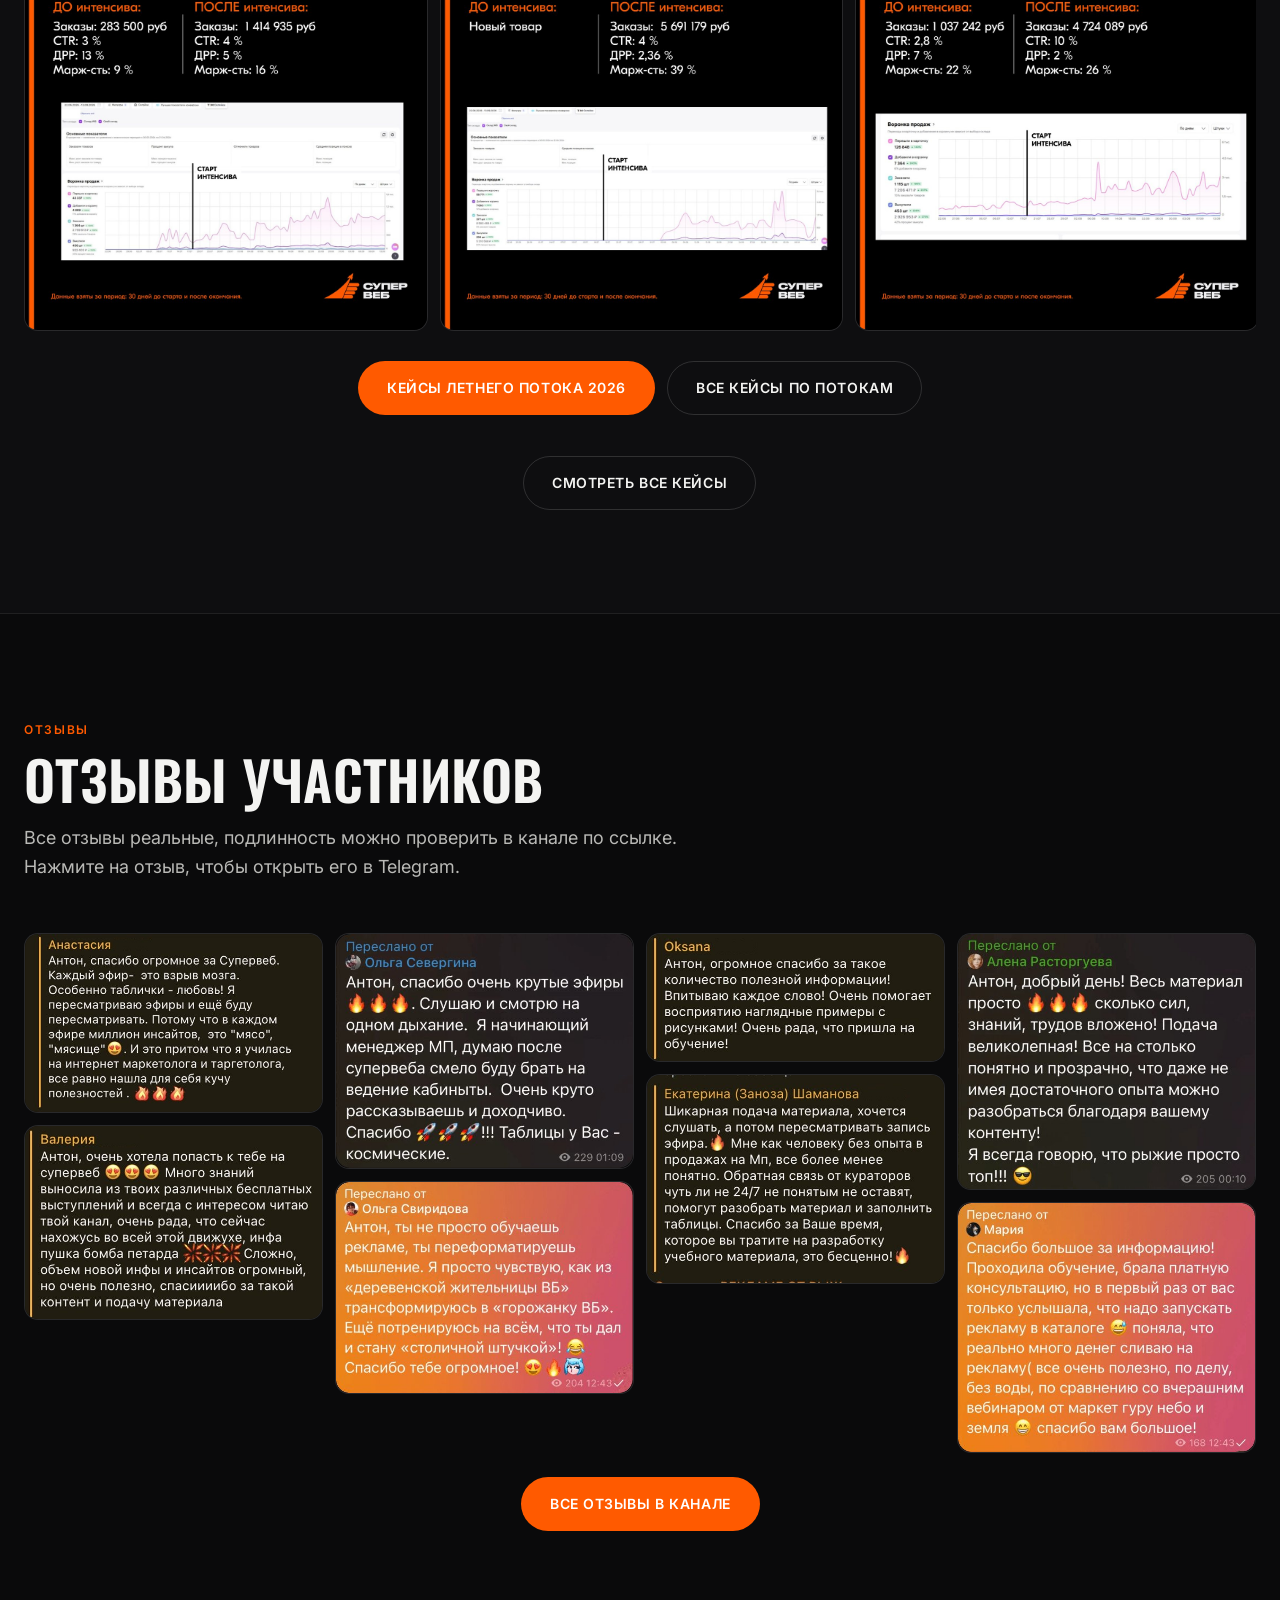
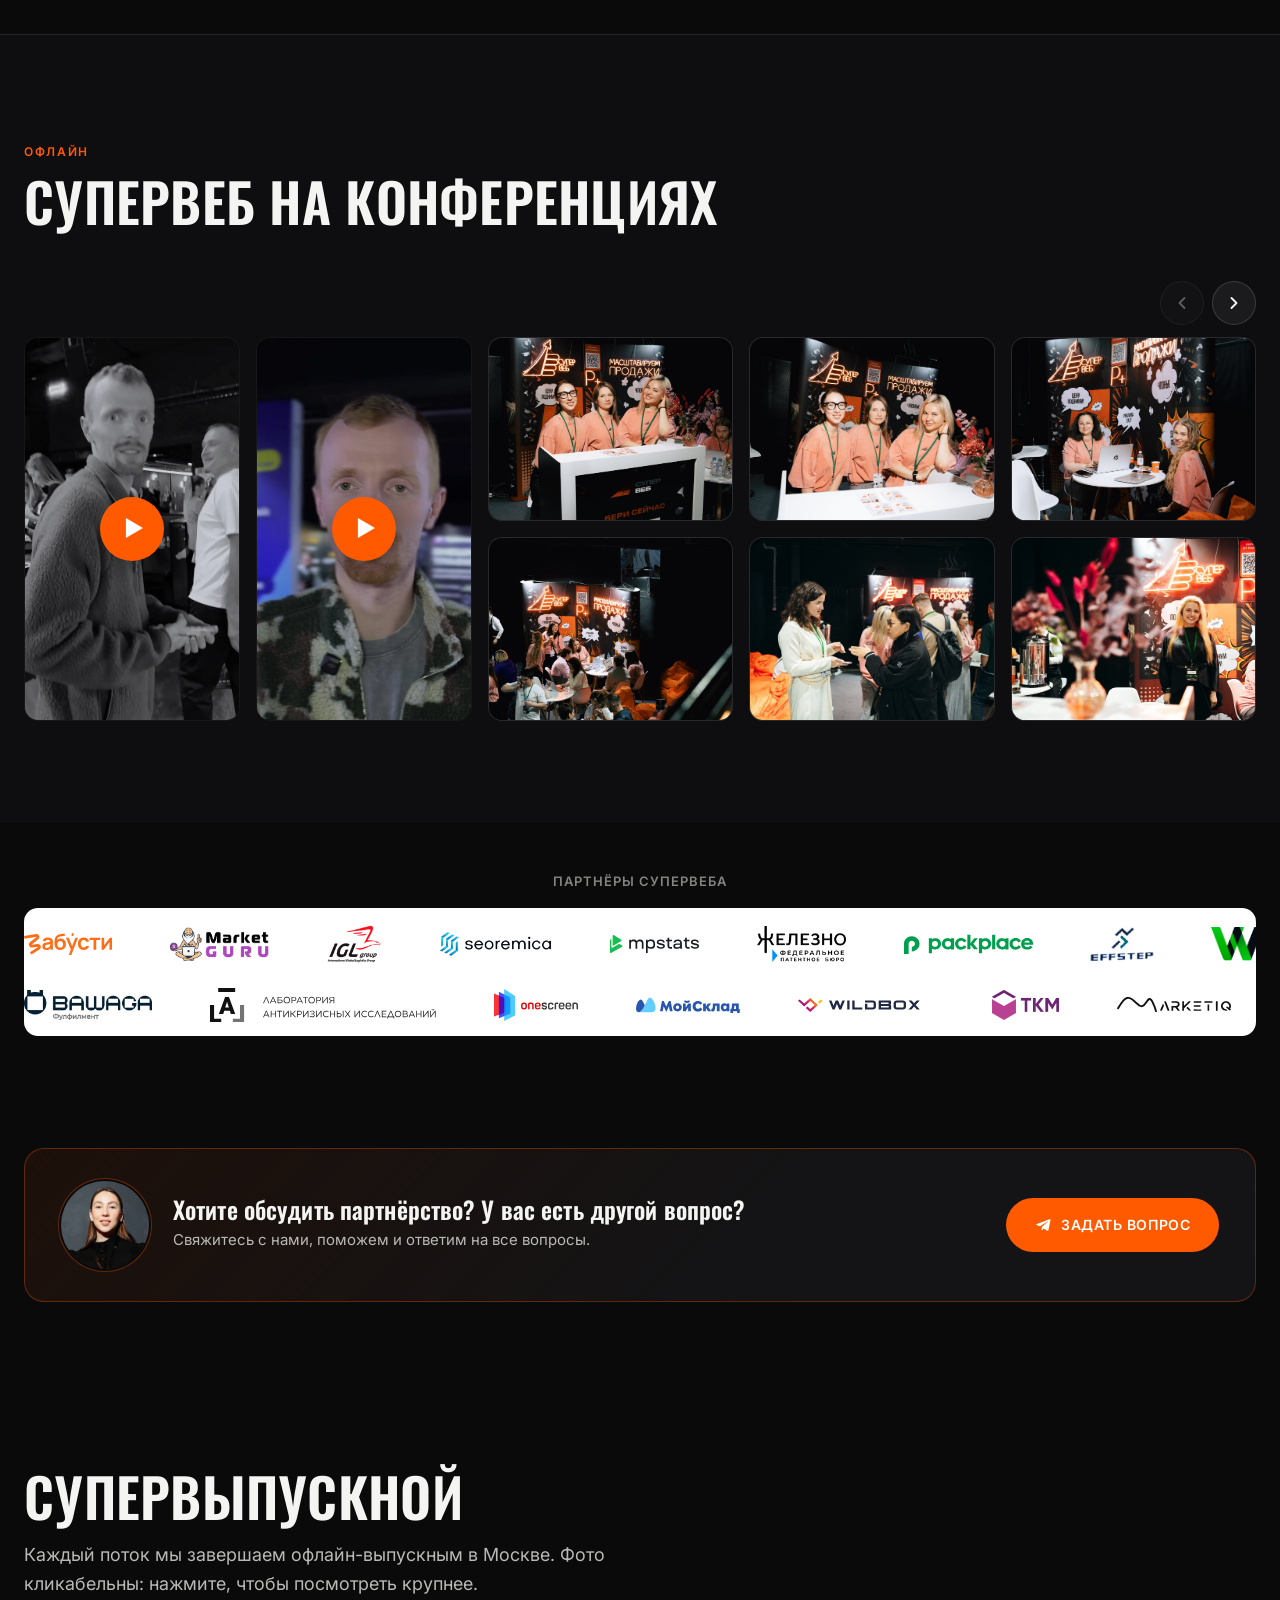
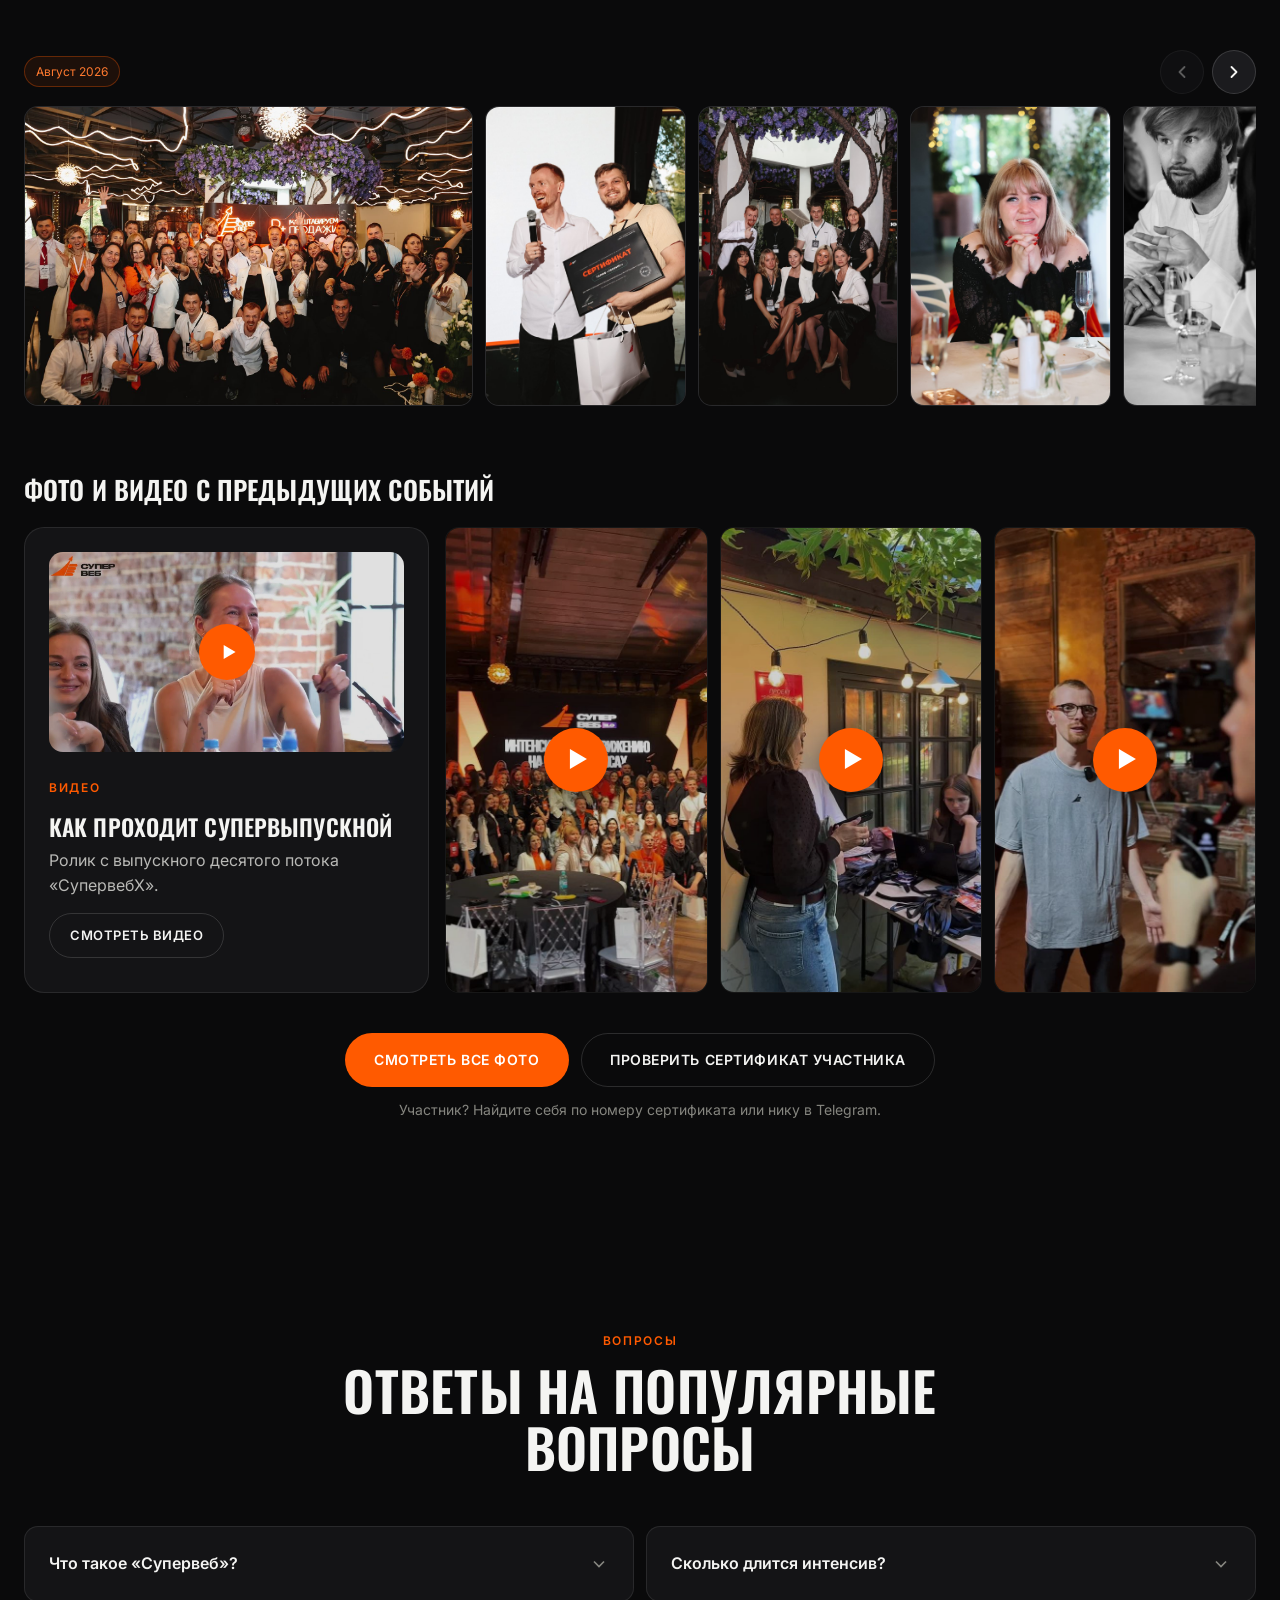
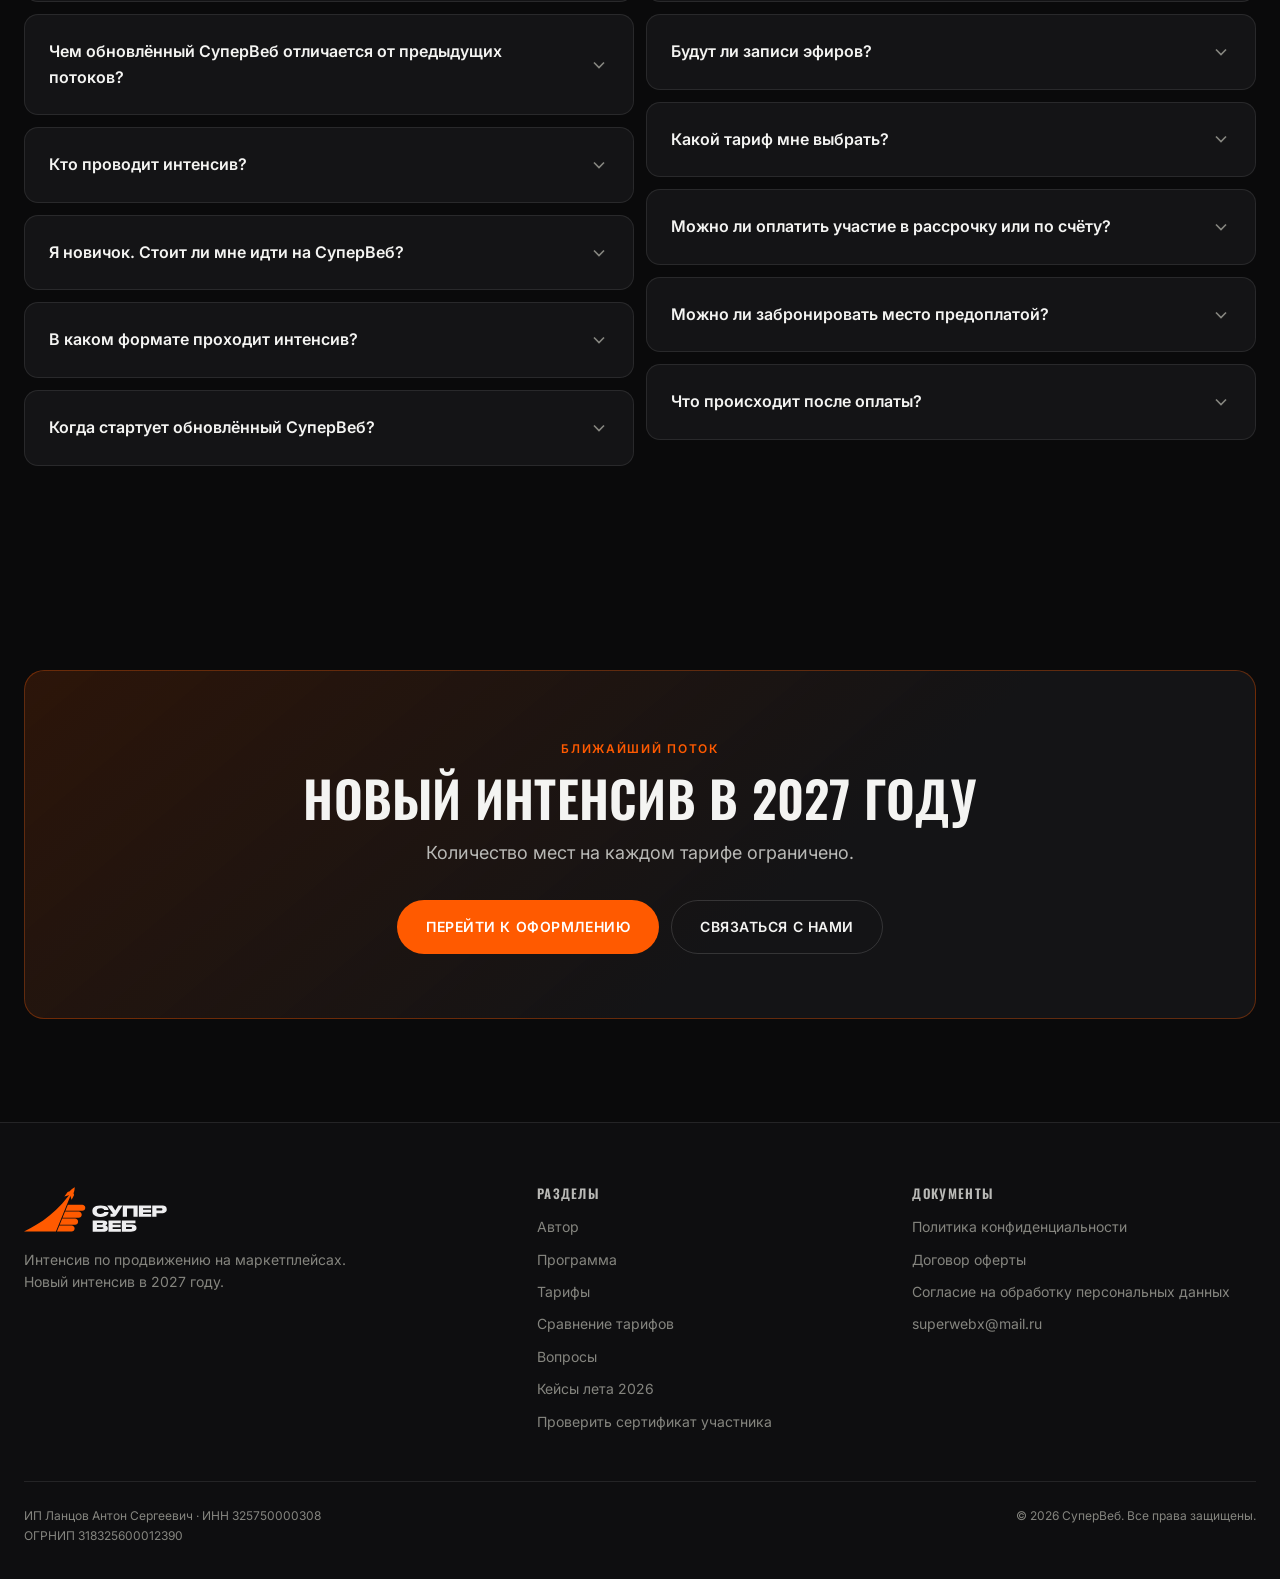
==== commit 7614c7db: "Плашка выпускного: только «Август 2026», без номера потока Co-Authored-By: Claude Opus 5 <noreply@an" ====
--- a/index.html
+++ b/index.html
@@ -1120,7 +1120,7 @@
 
     <div class="strip-wrap strip-wrap--tight reveal">
       <div class="strip__nav strip__nav--label">
-        <span class="chip chip--warn">СуперВыпускной 15 · август 2026</span>
+        <span class="chip chip--warn">Август 2026</span>
         <button class="strip__btn" type="button" data-strip="-1" aria-label="Предыдущие фото">
           <svg viewBox="0 0 24 24" fill="none" stroke="currentColor" stroke-width="2.2" stroke-linecap="round" stroke-linejoin="round" aria-hidden="true"><path d="m15 6-6 6 6 6"/></svg>
         </button>
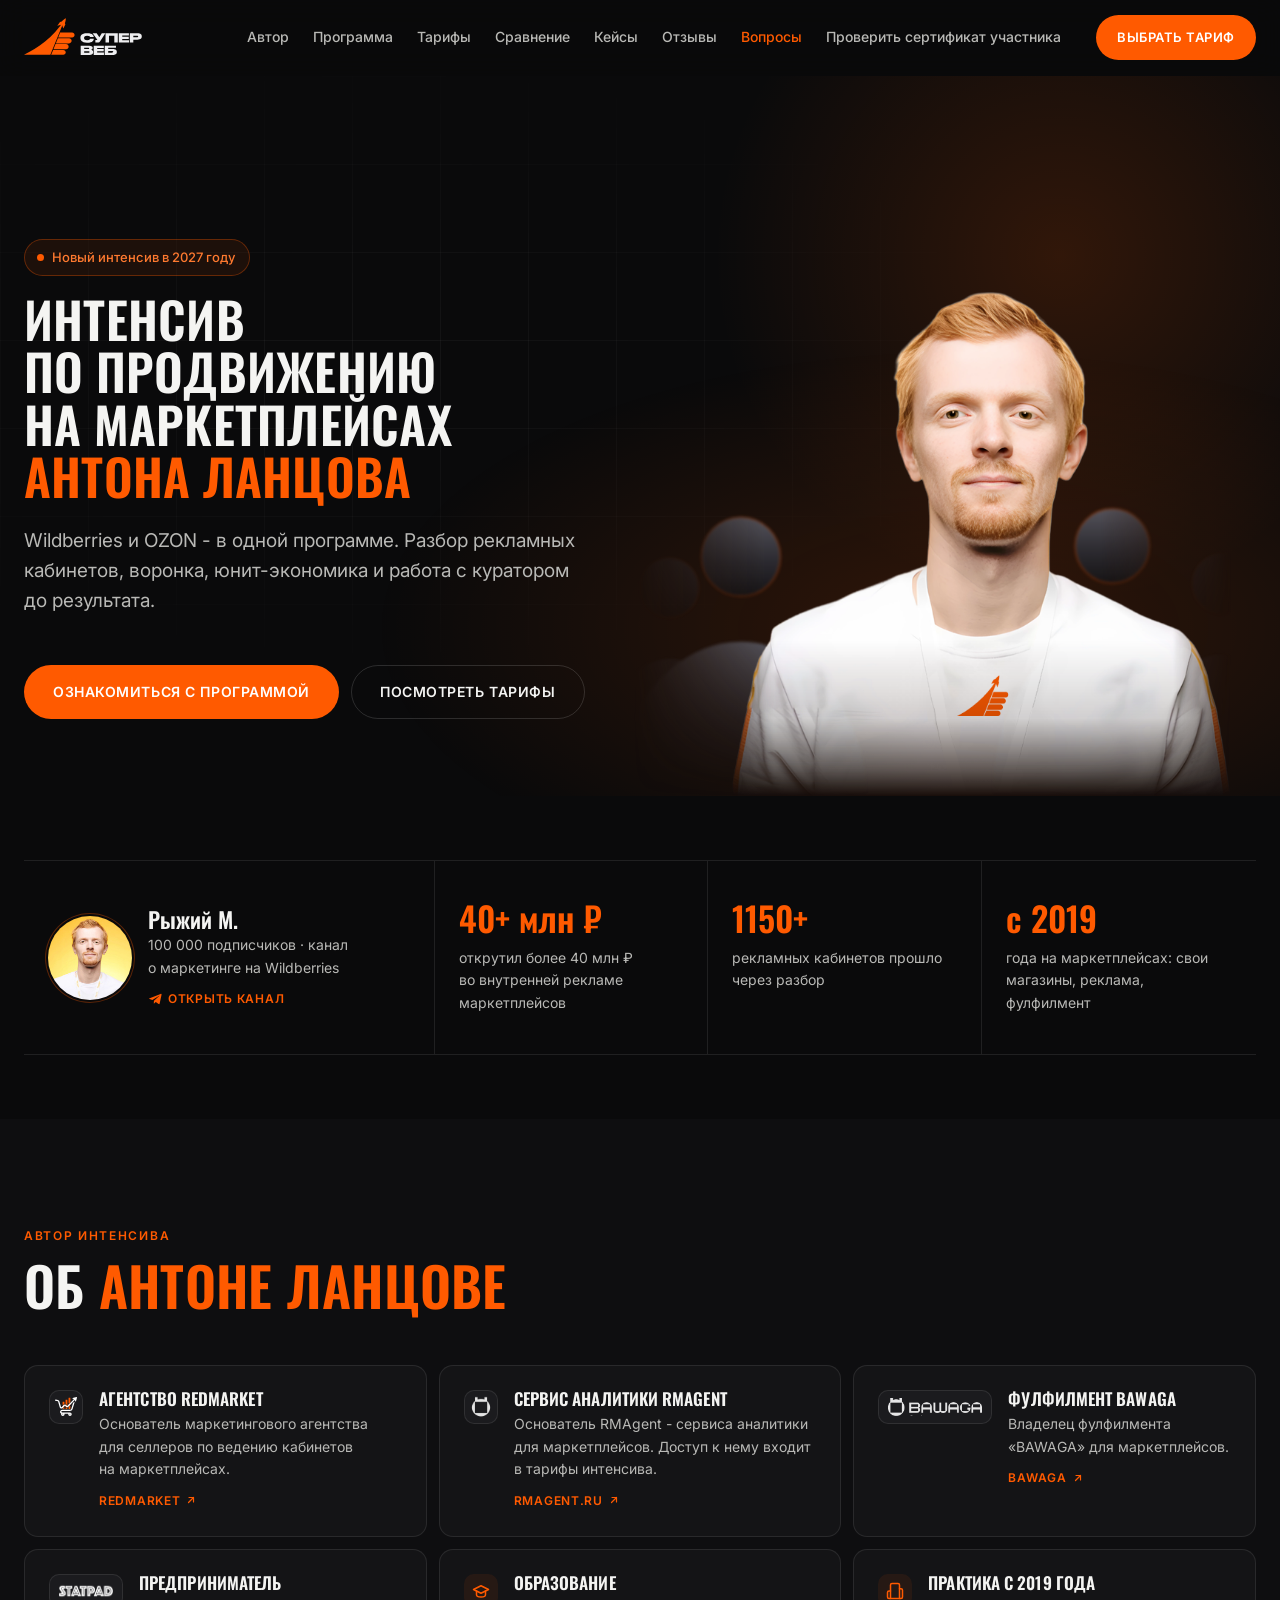
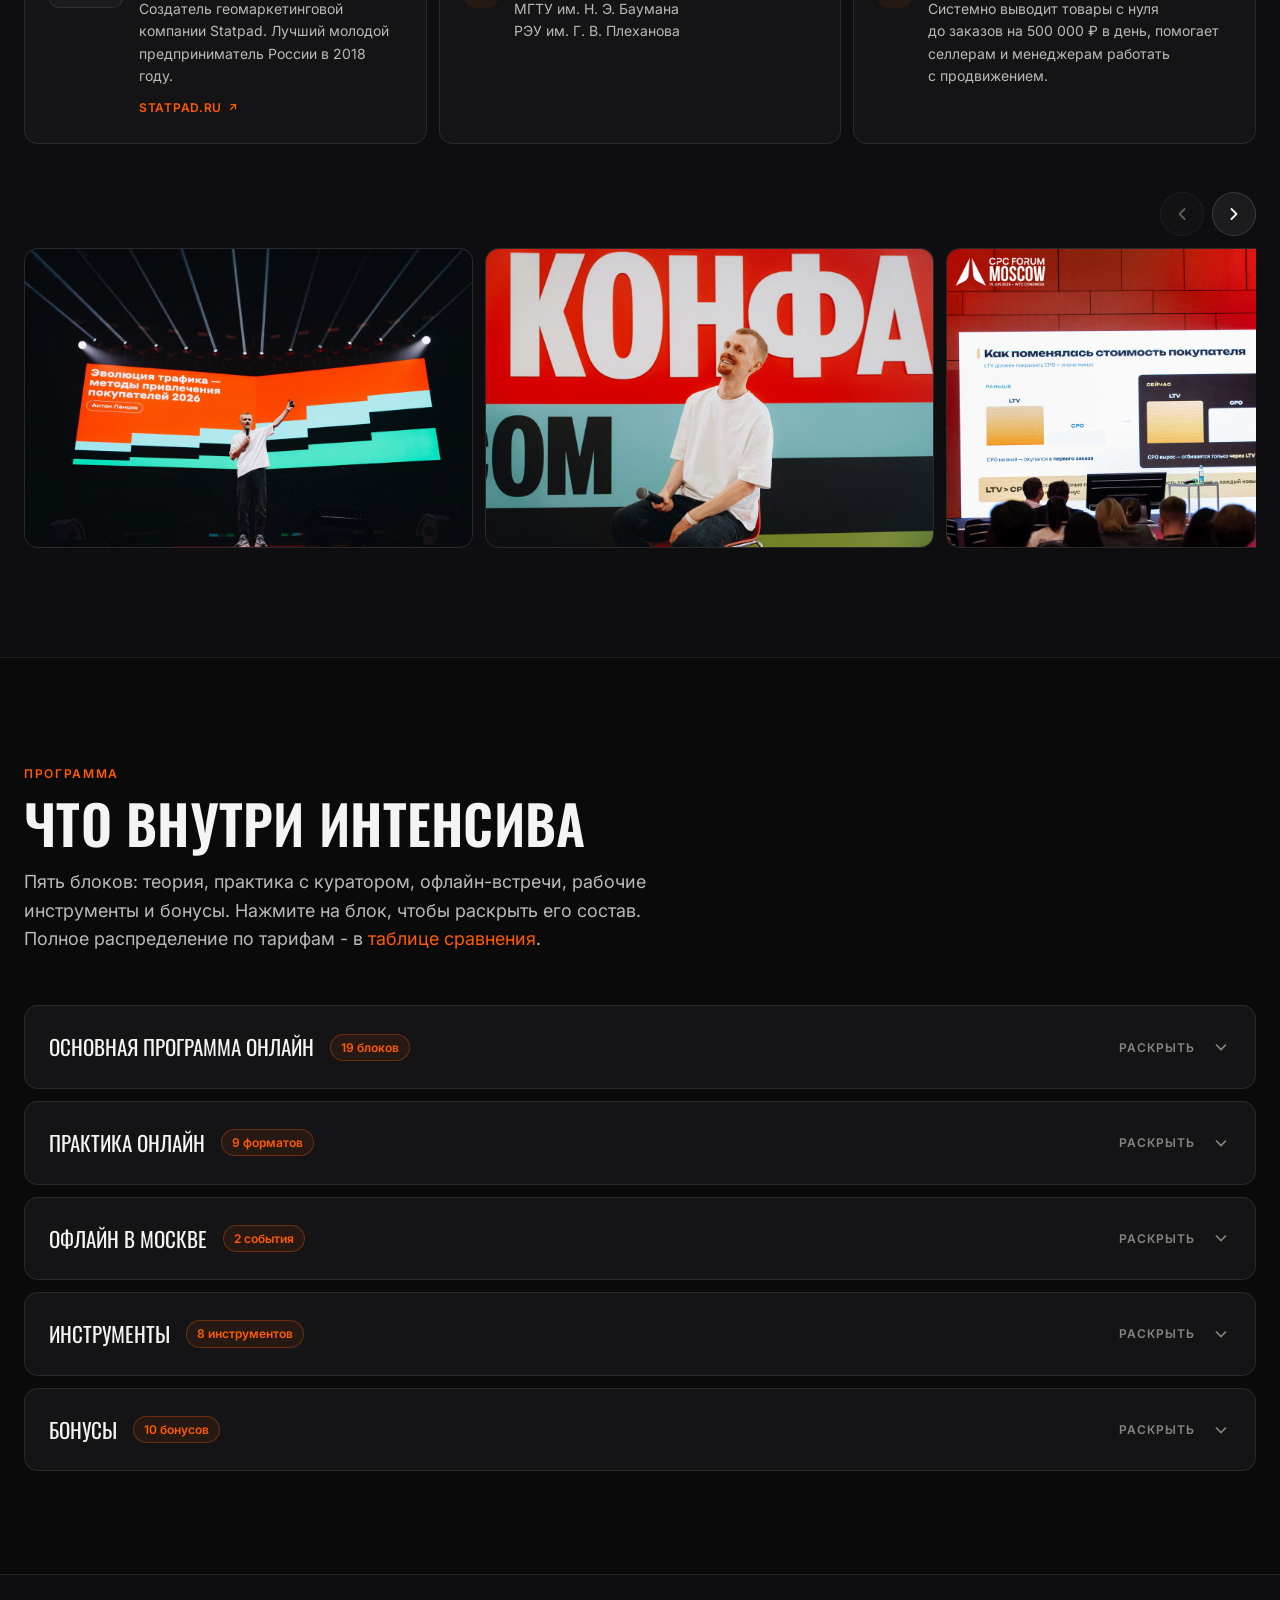
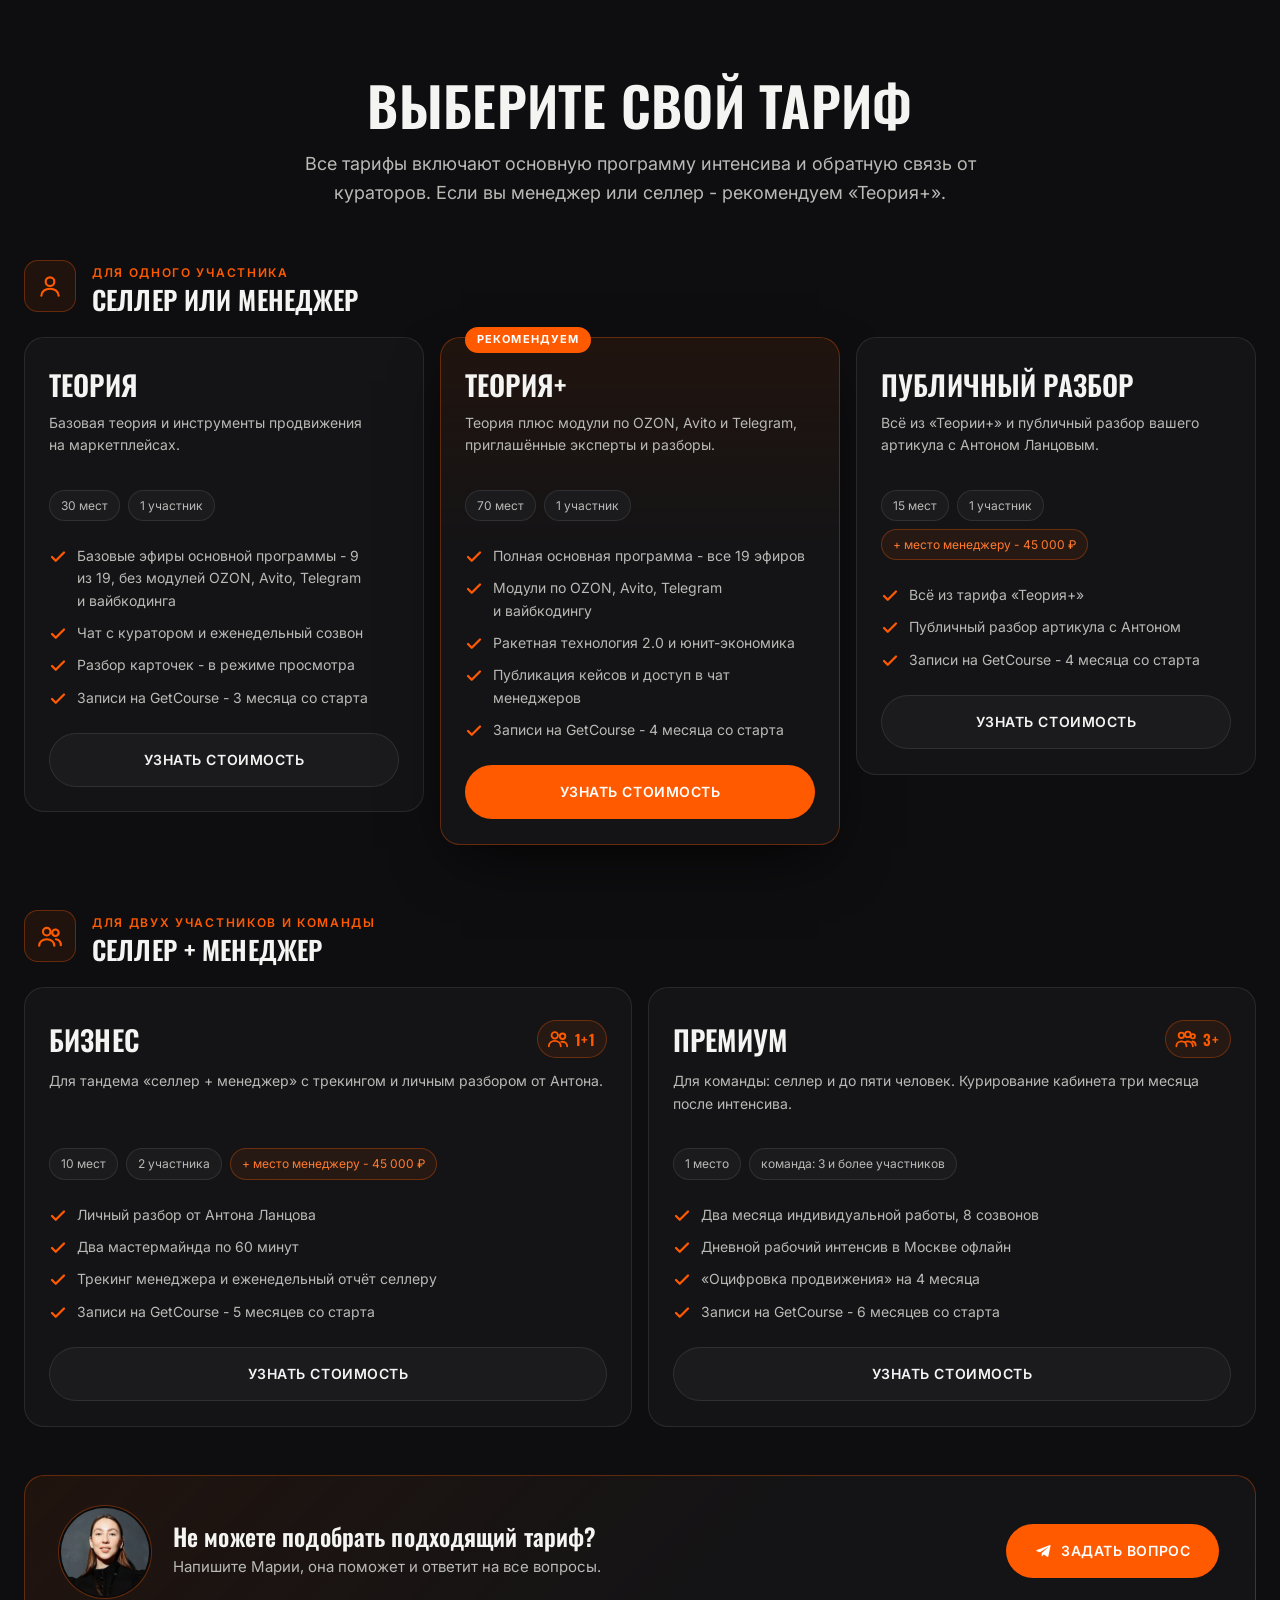
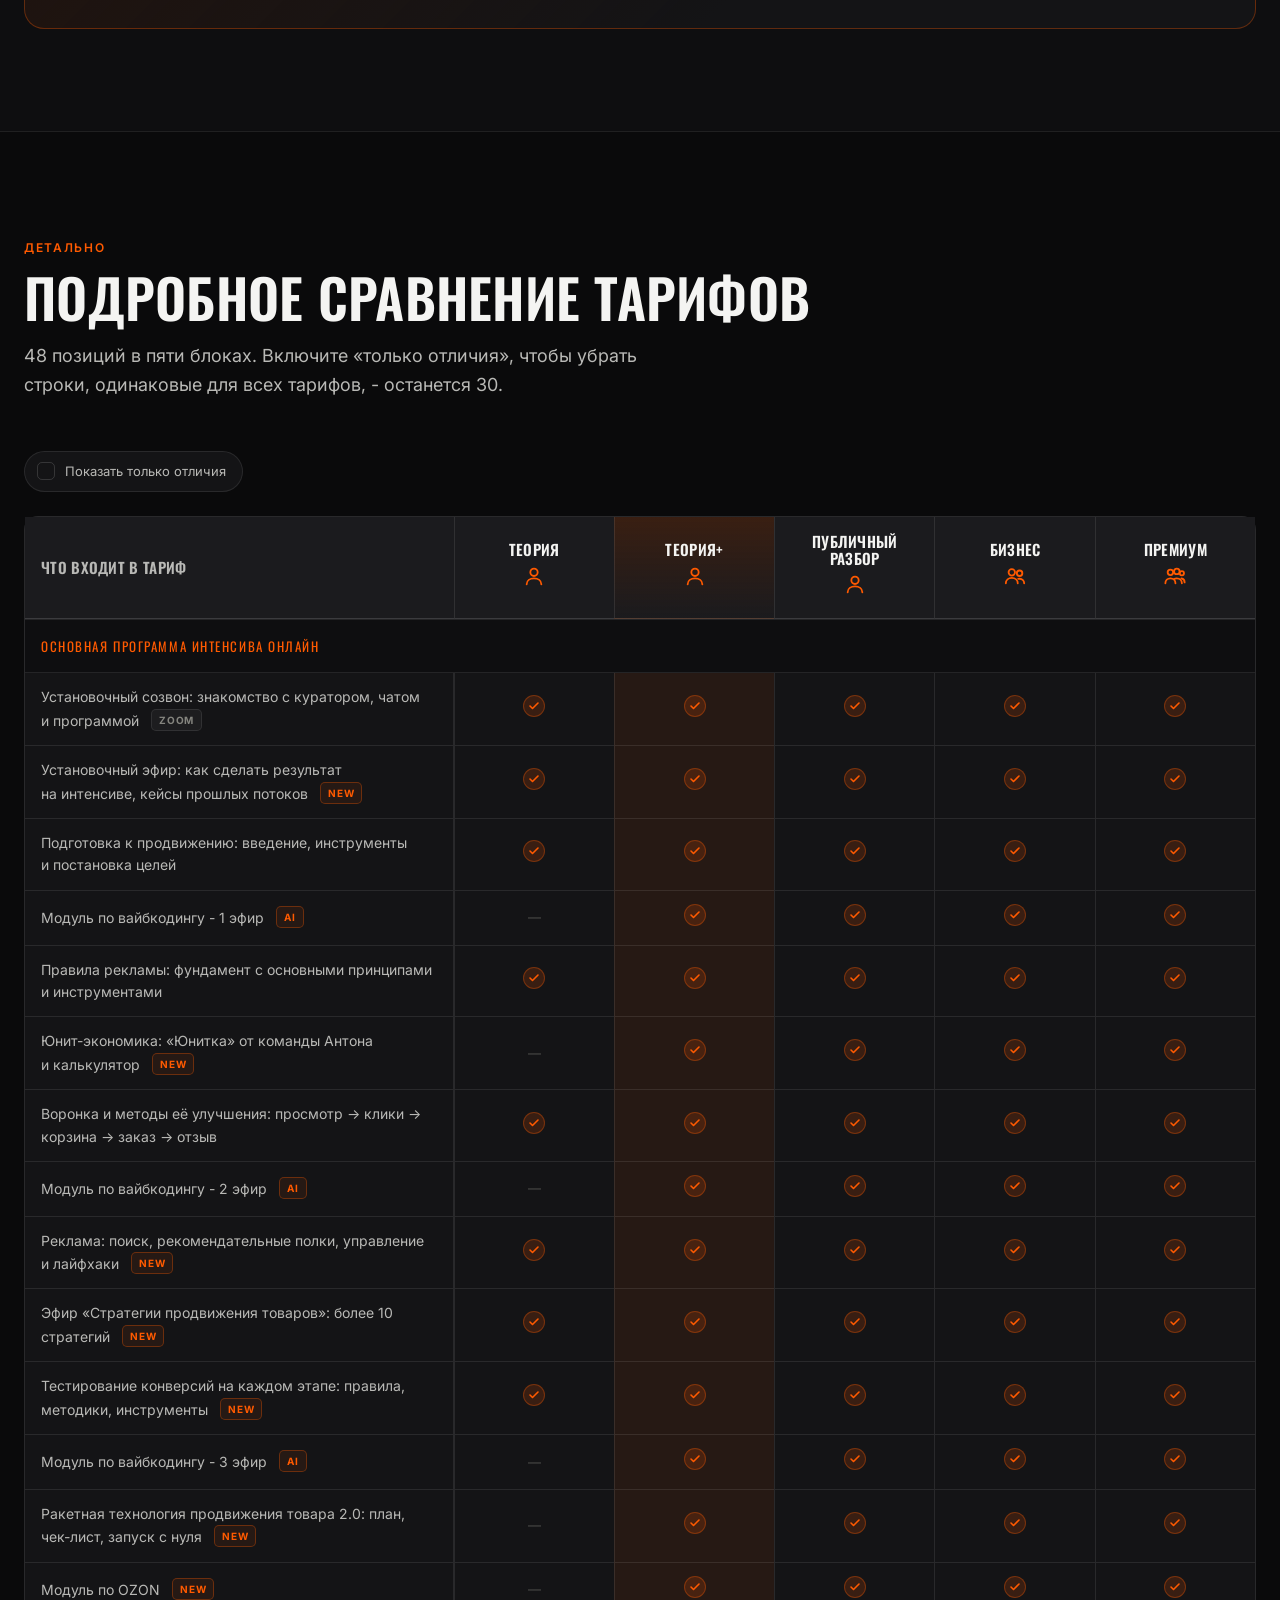
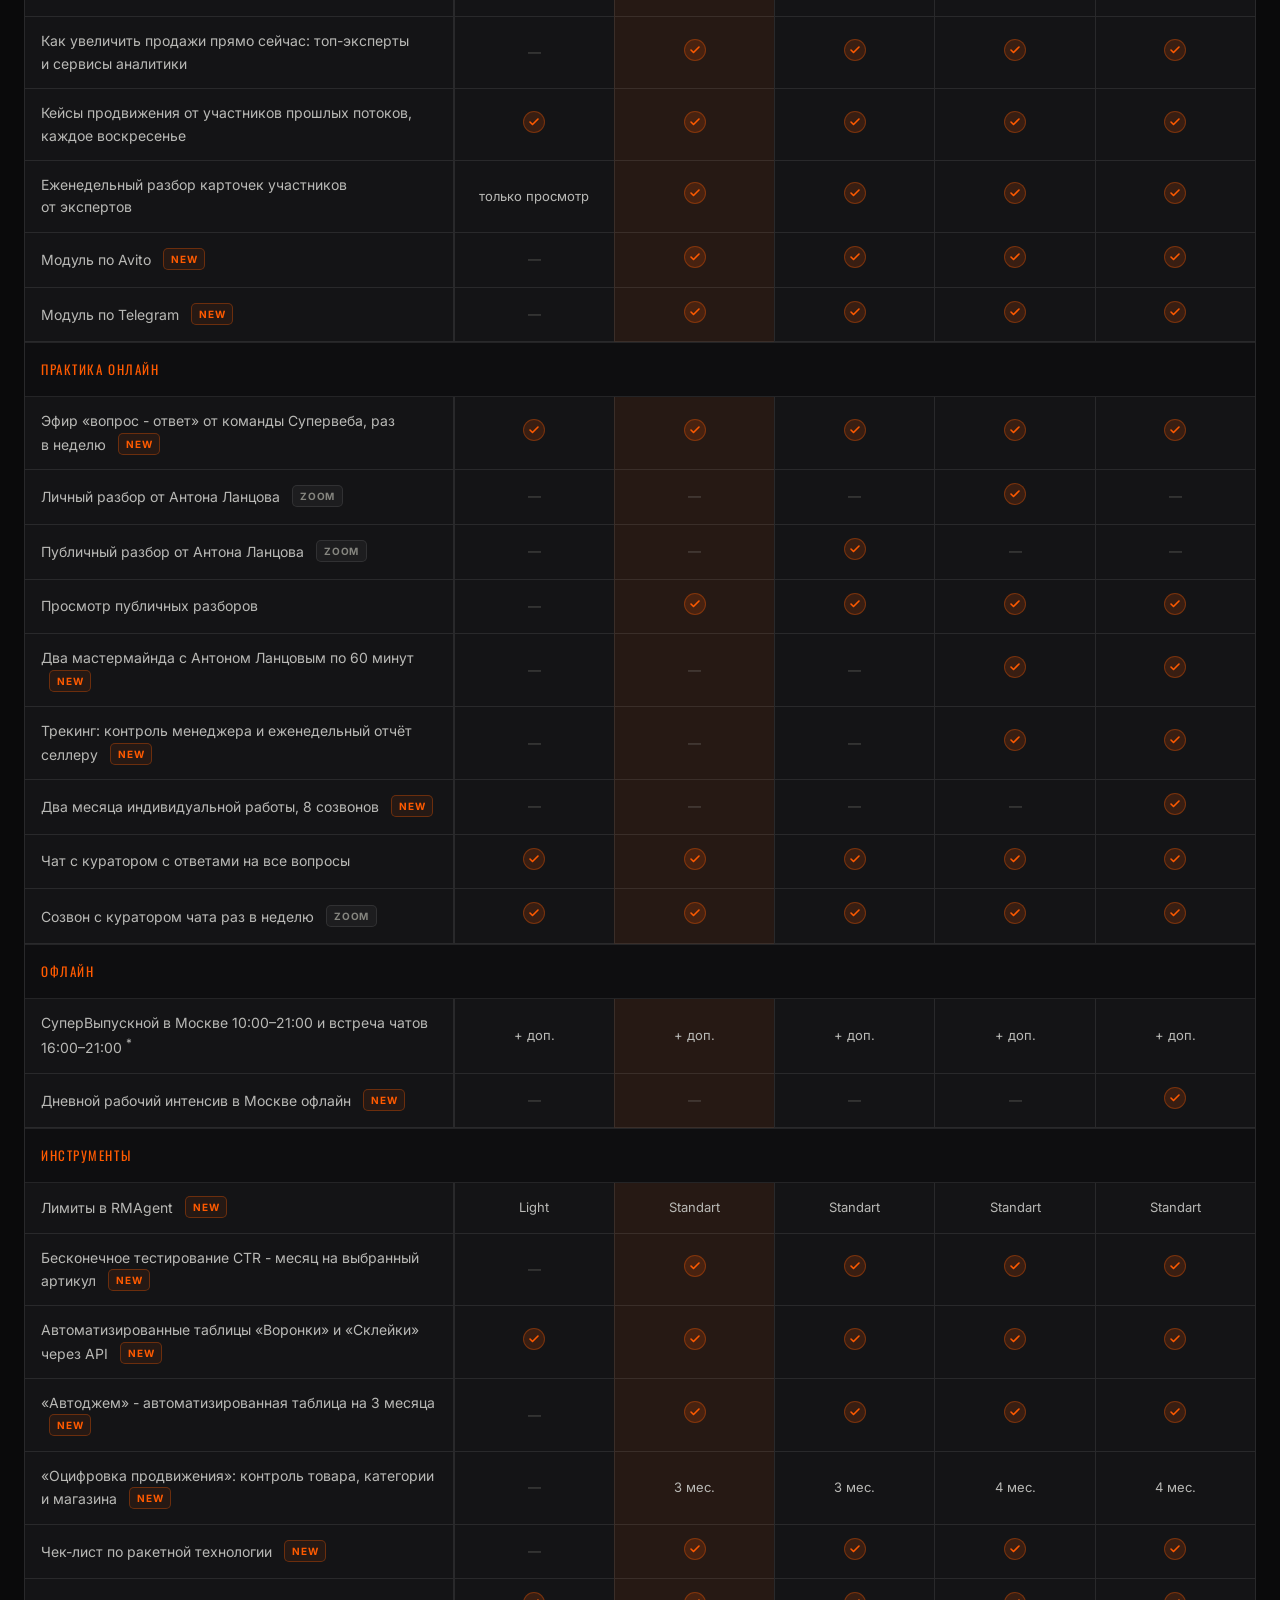
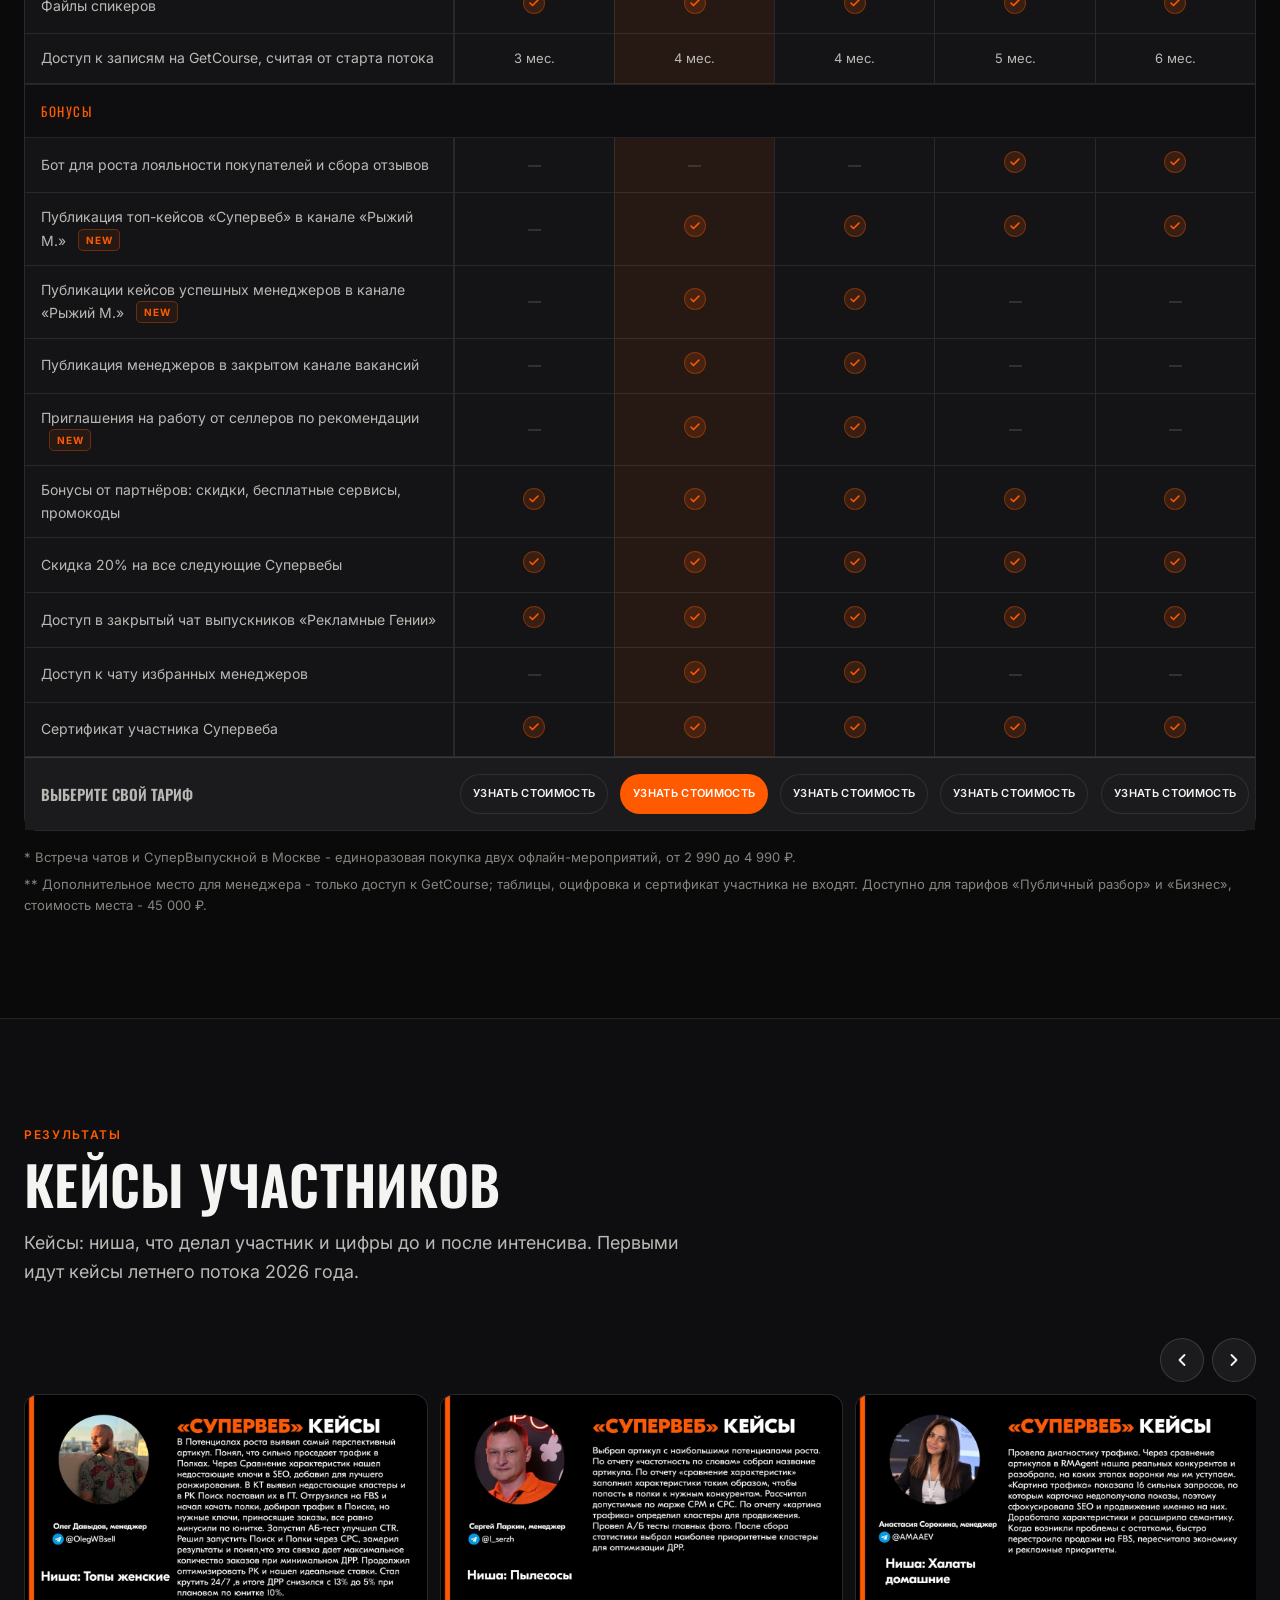
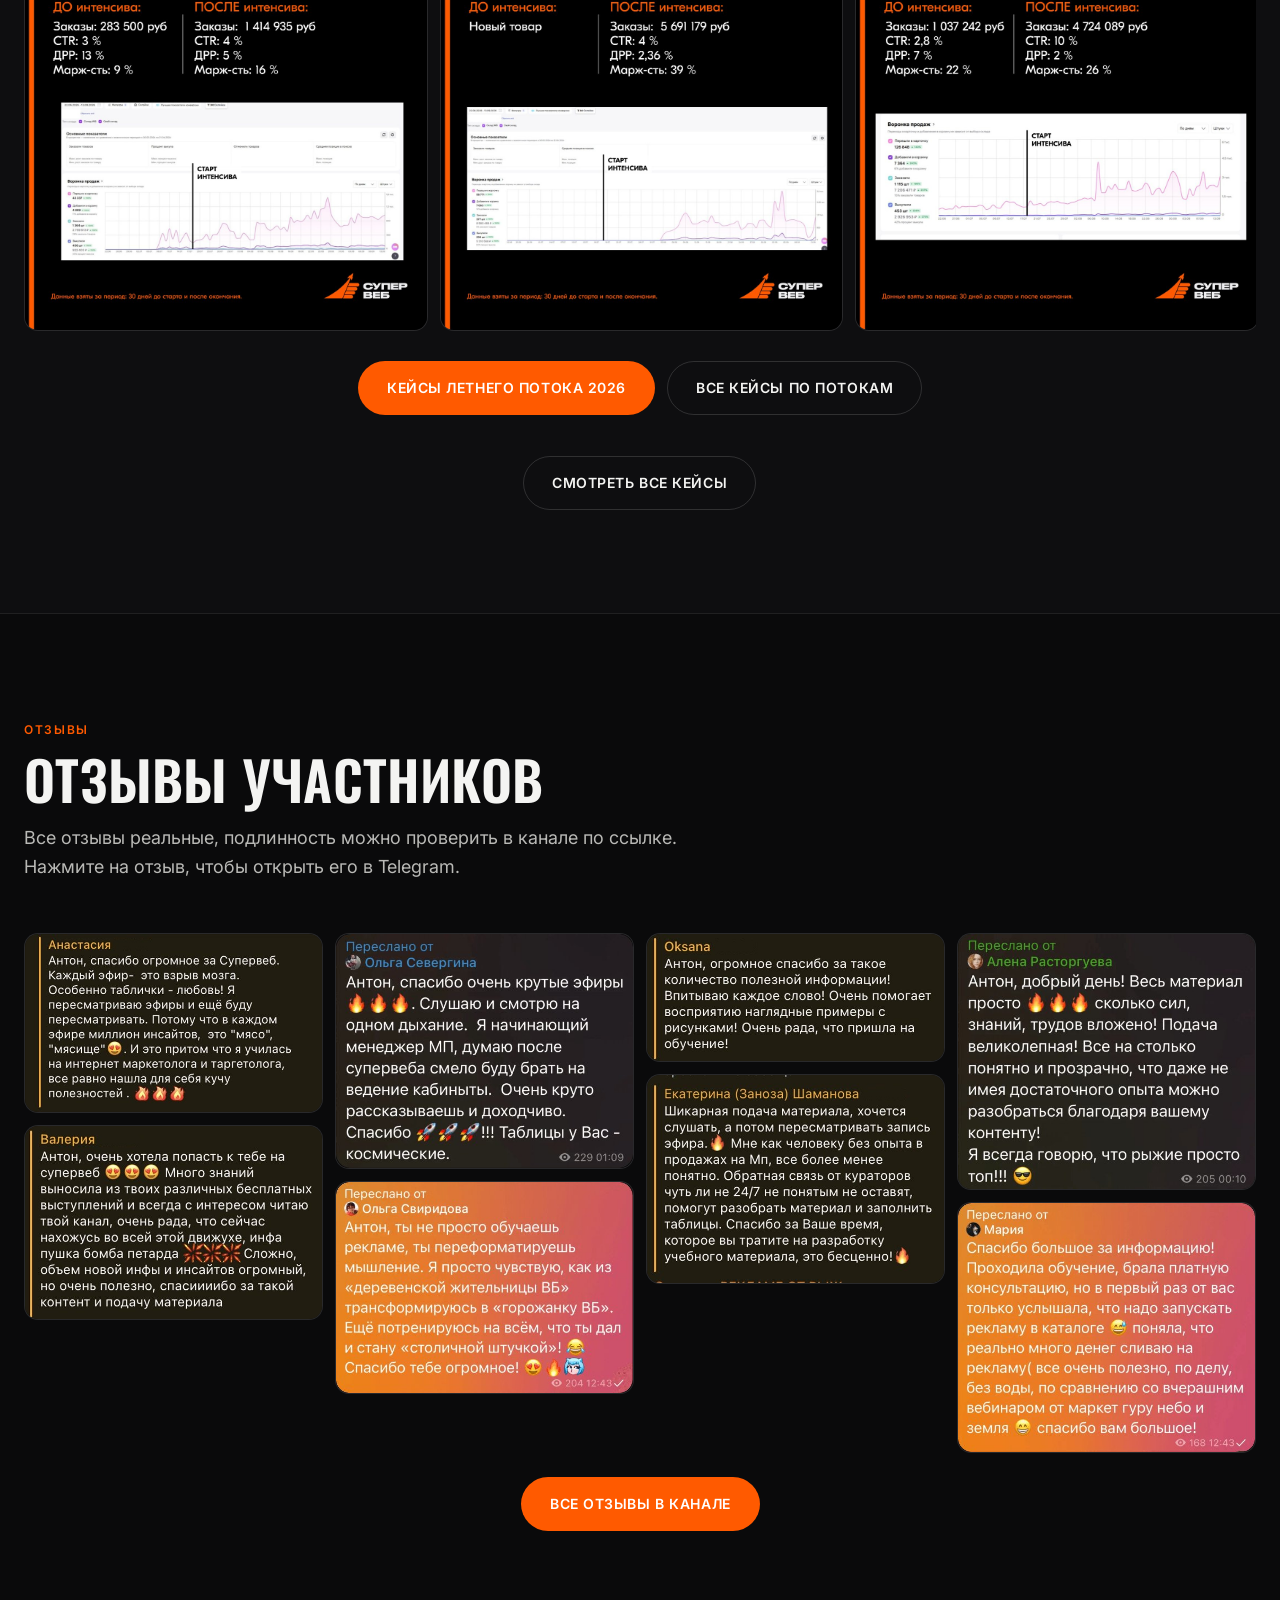
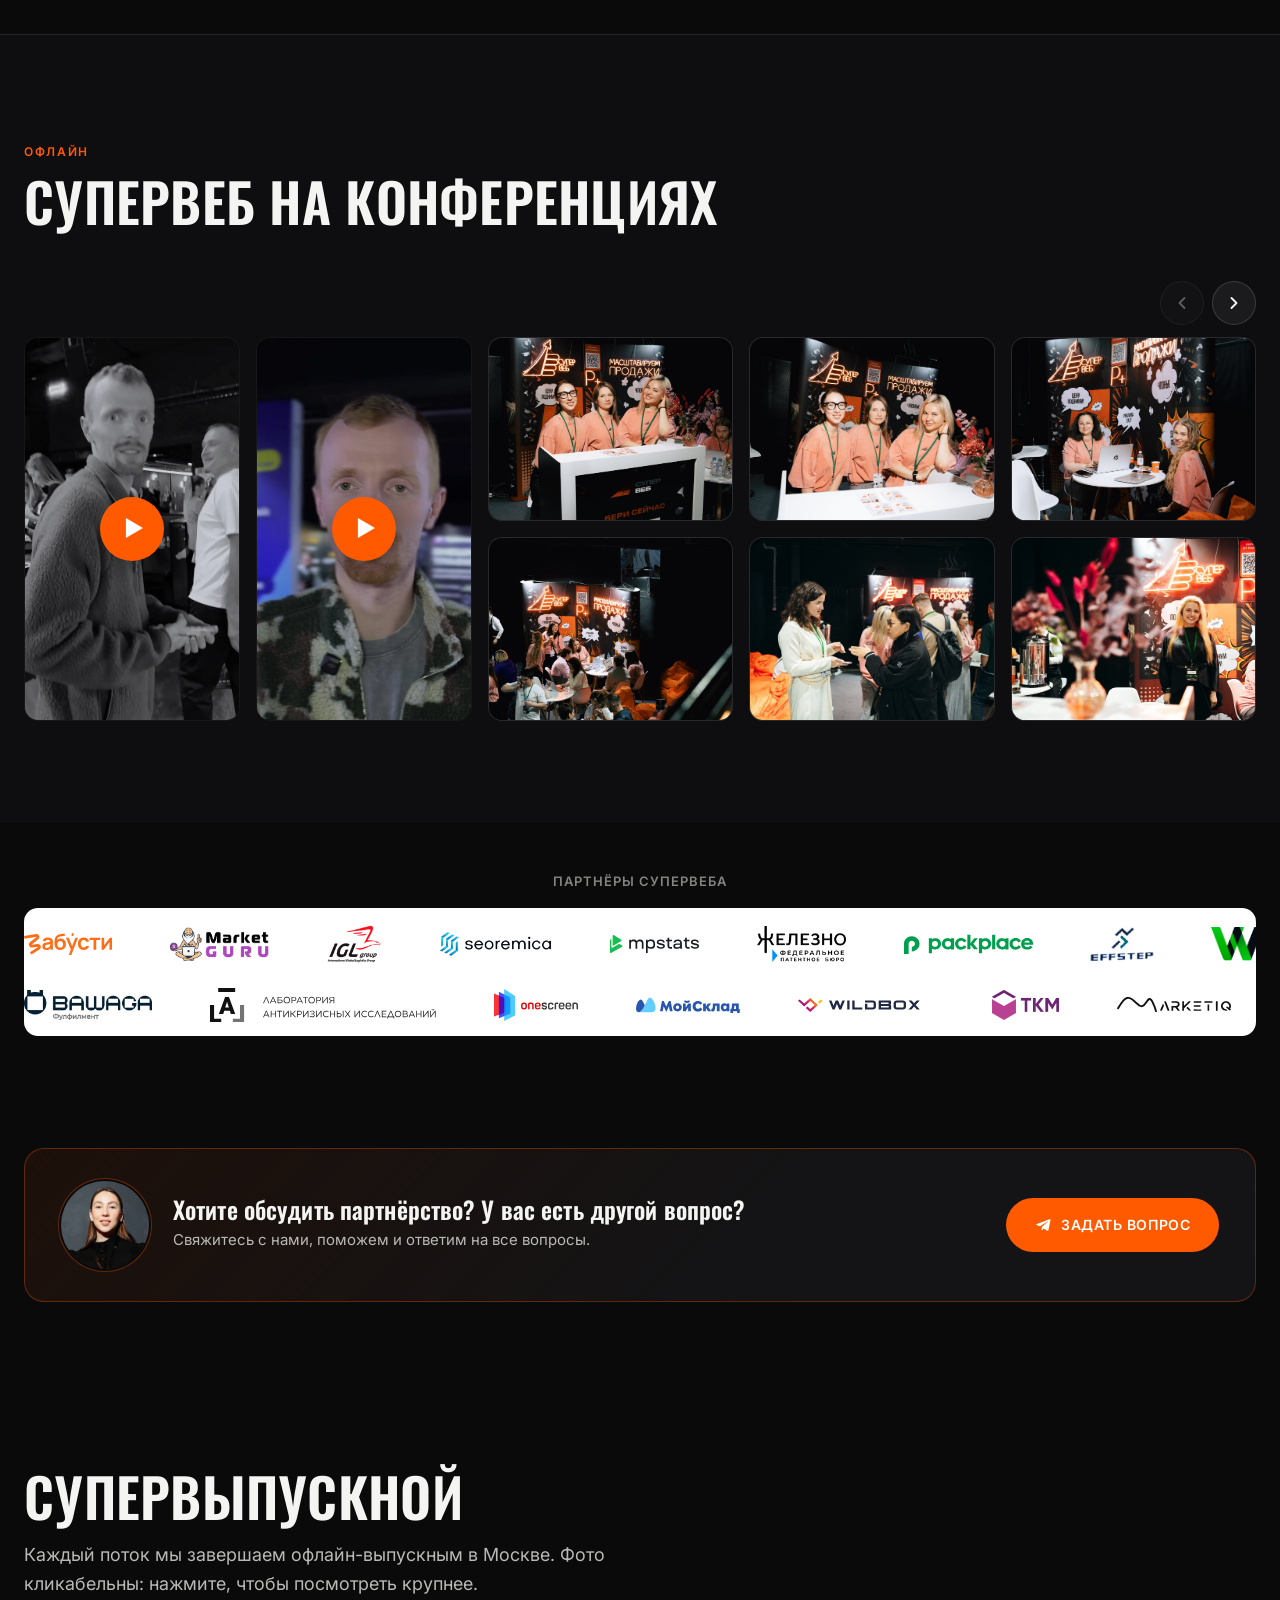
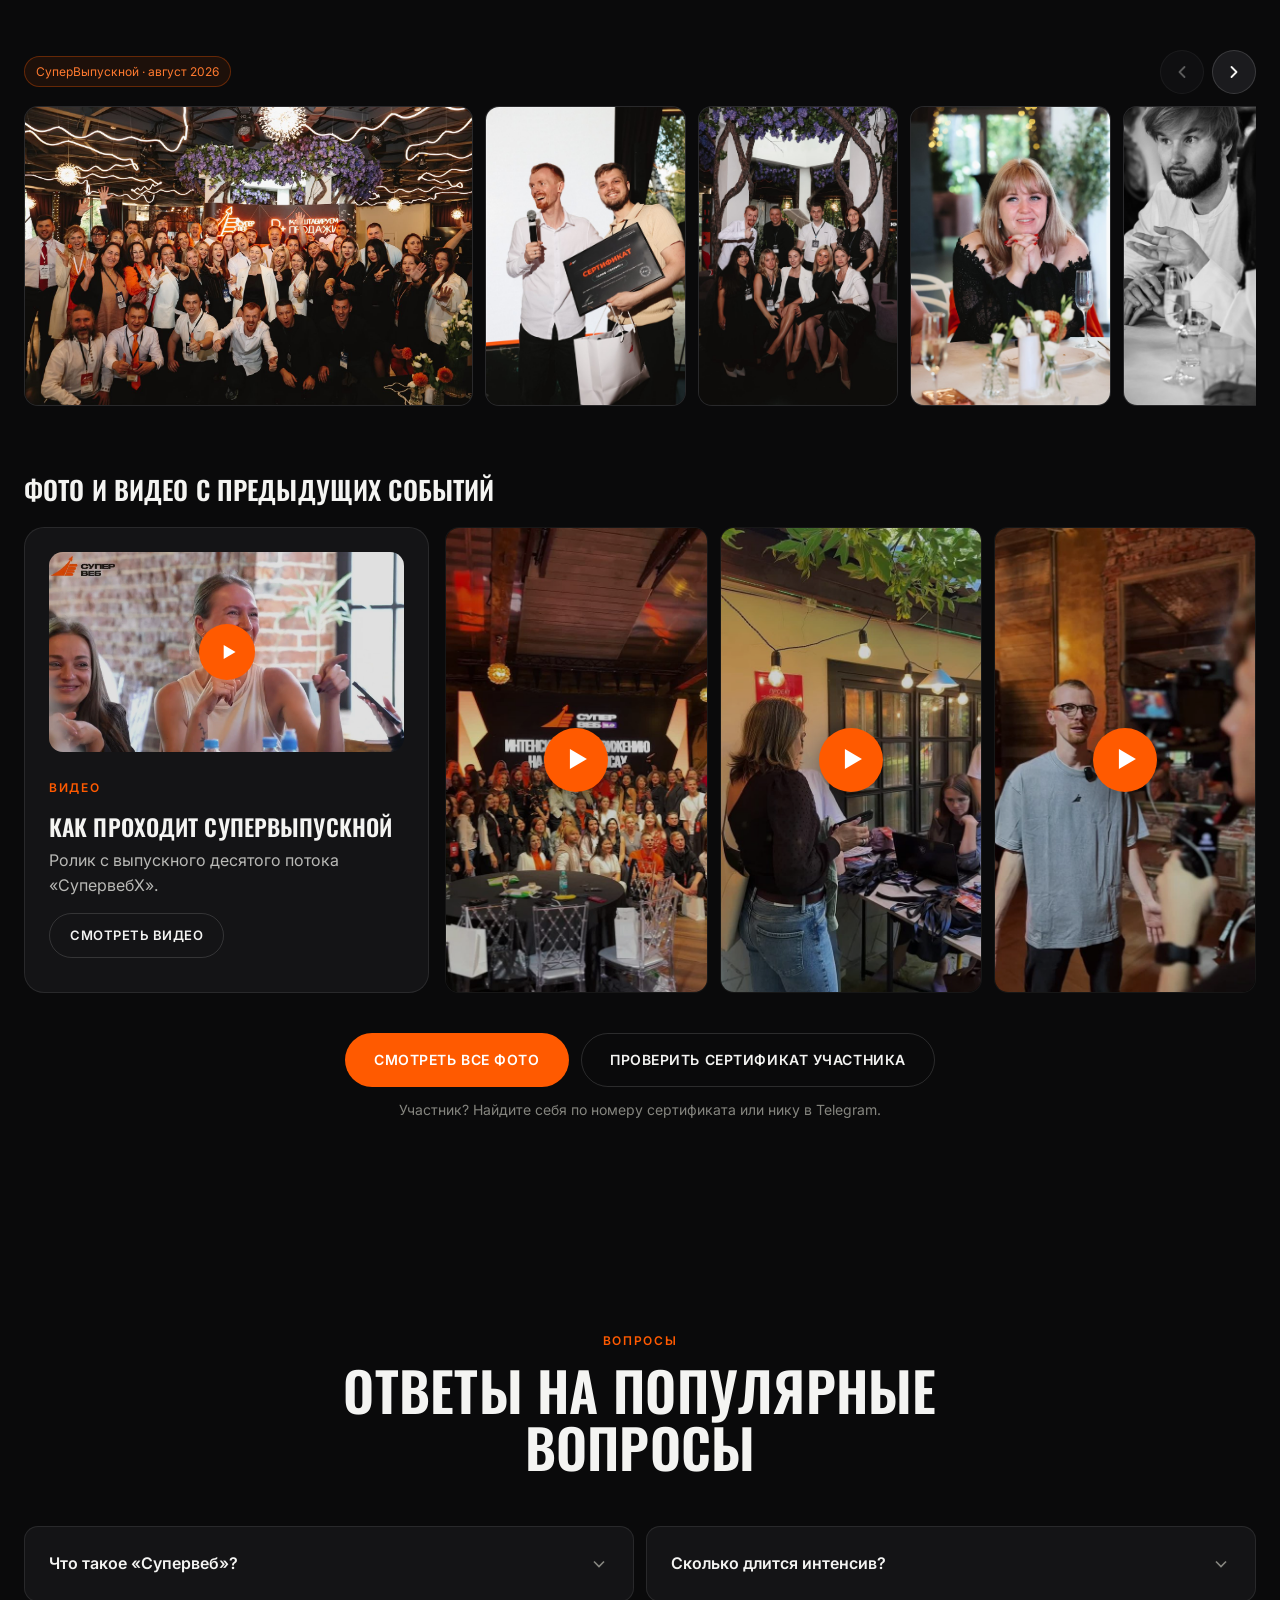
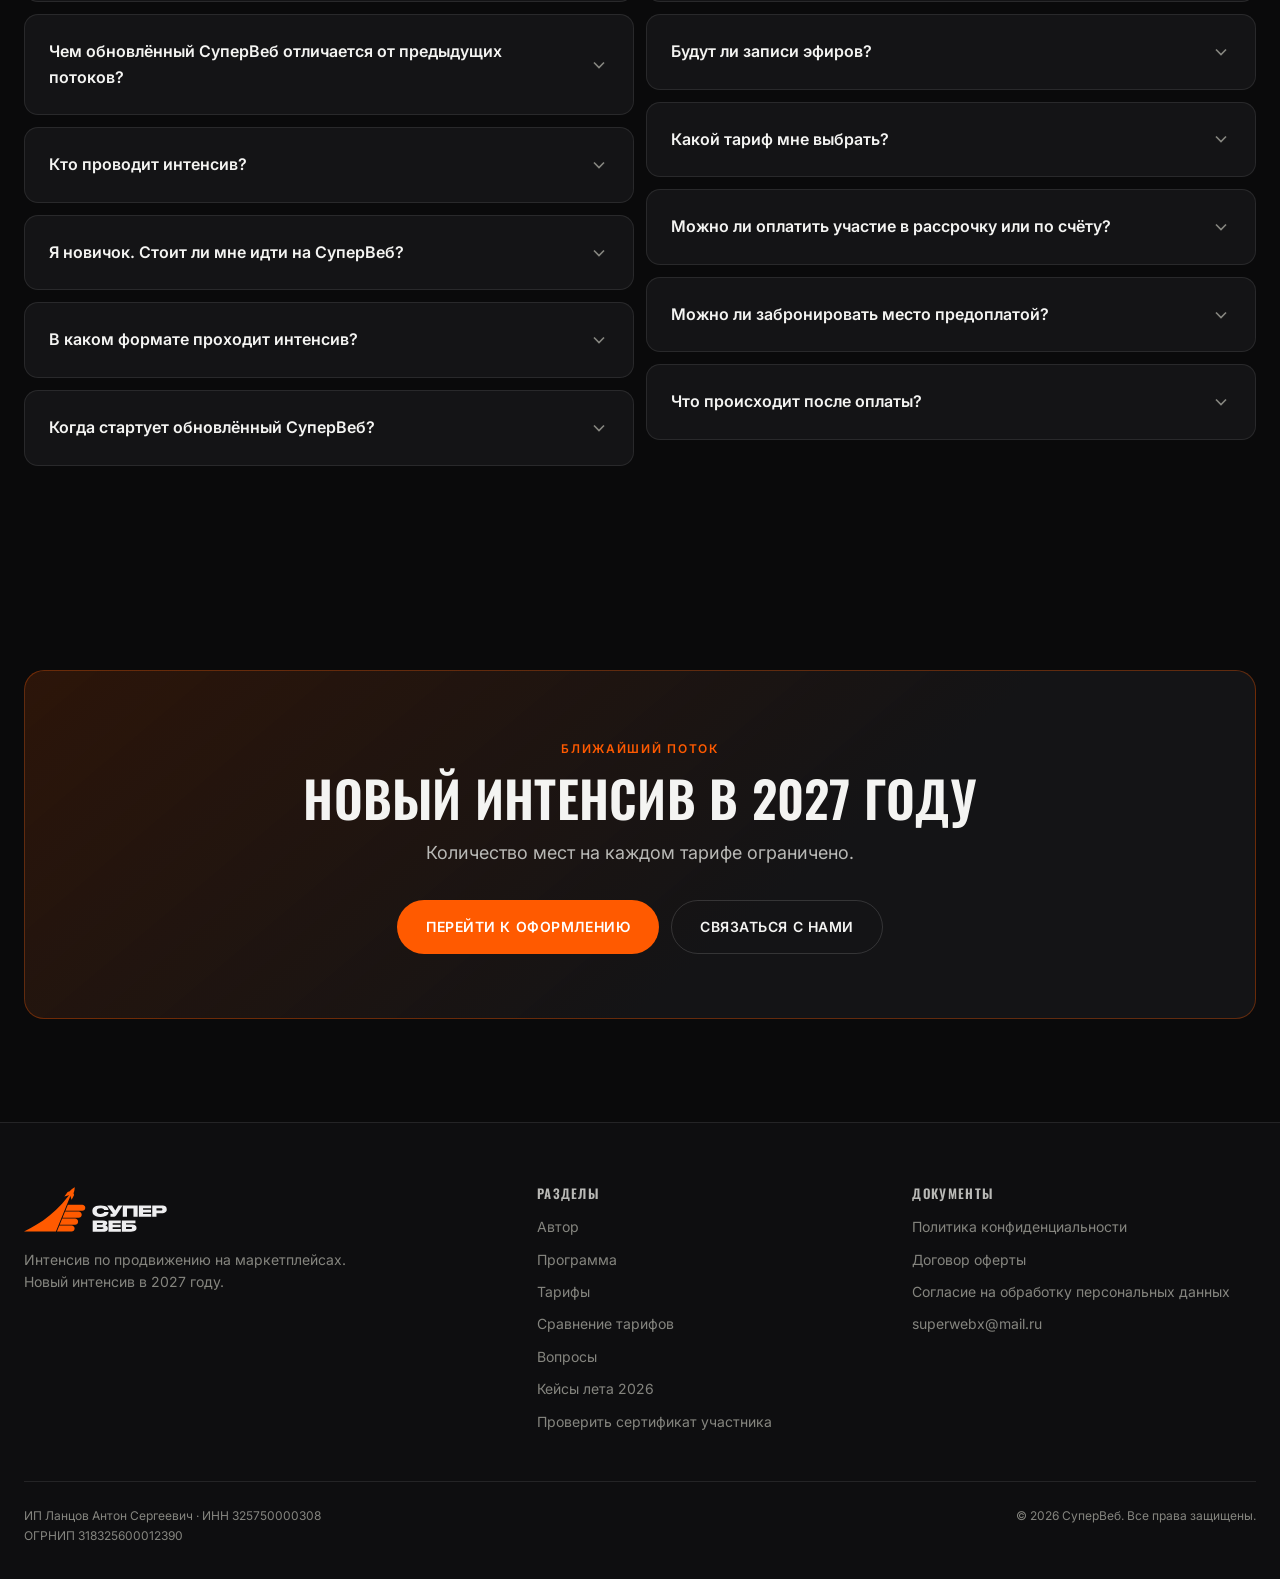
==== commit 18e89ecb: "Плашки выпускных: СуперВыпускной без номера потока Co-Authored-By: Claude Opus 5 <noreply@anthropic." ====
--- a/index.html
+++ b/index.html
@@ -1120,7 +1120,7 @@
 
     <div class="strip-wrap strip-wrap--tight reveal">
       <div class="strip__nav strip__nav--label">
-        <span class="chip chip--warn">Август 2026</span>
+        <span class="chip chip--warn">СуперВыпускной · август 2026</span>
         <button class="strip__btn" type="button" data-strip="-1" aria-label="Предыдущие фото">
           <svg viewBox="0 0 24 24" fill="none" stroke="currentColor" stroke-width="2.2" stroke-linecap="round" stroke-linejoin="round" aria-hidden="true"><path d="m15 6-6 6 6 6"/></svg>
         </button>
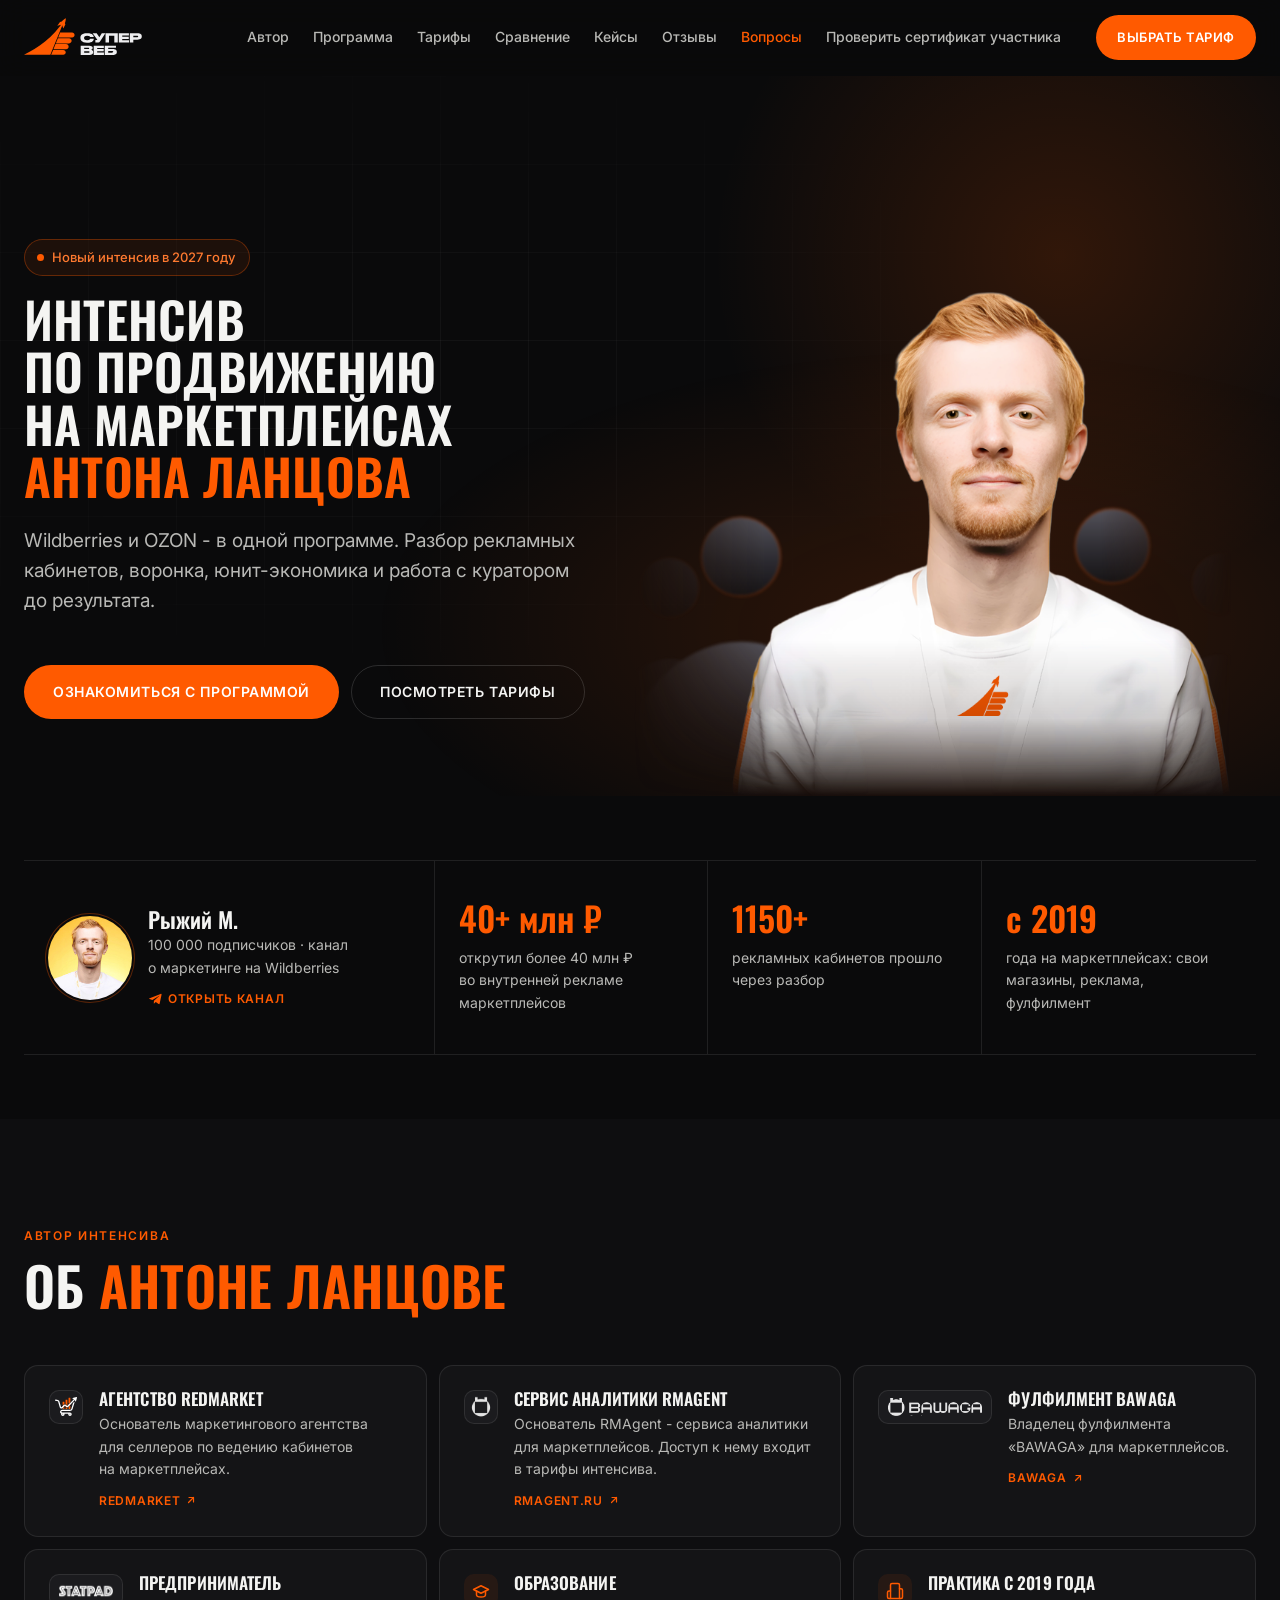
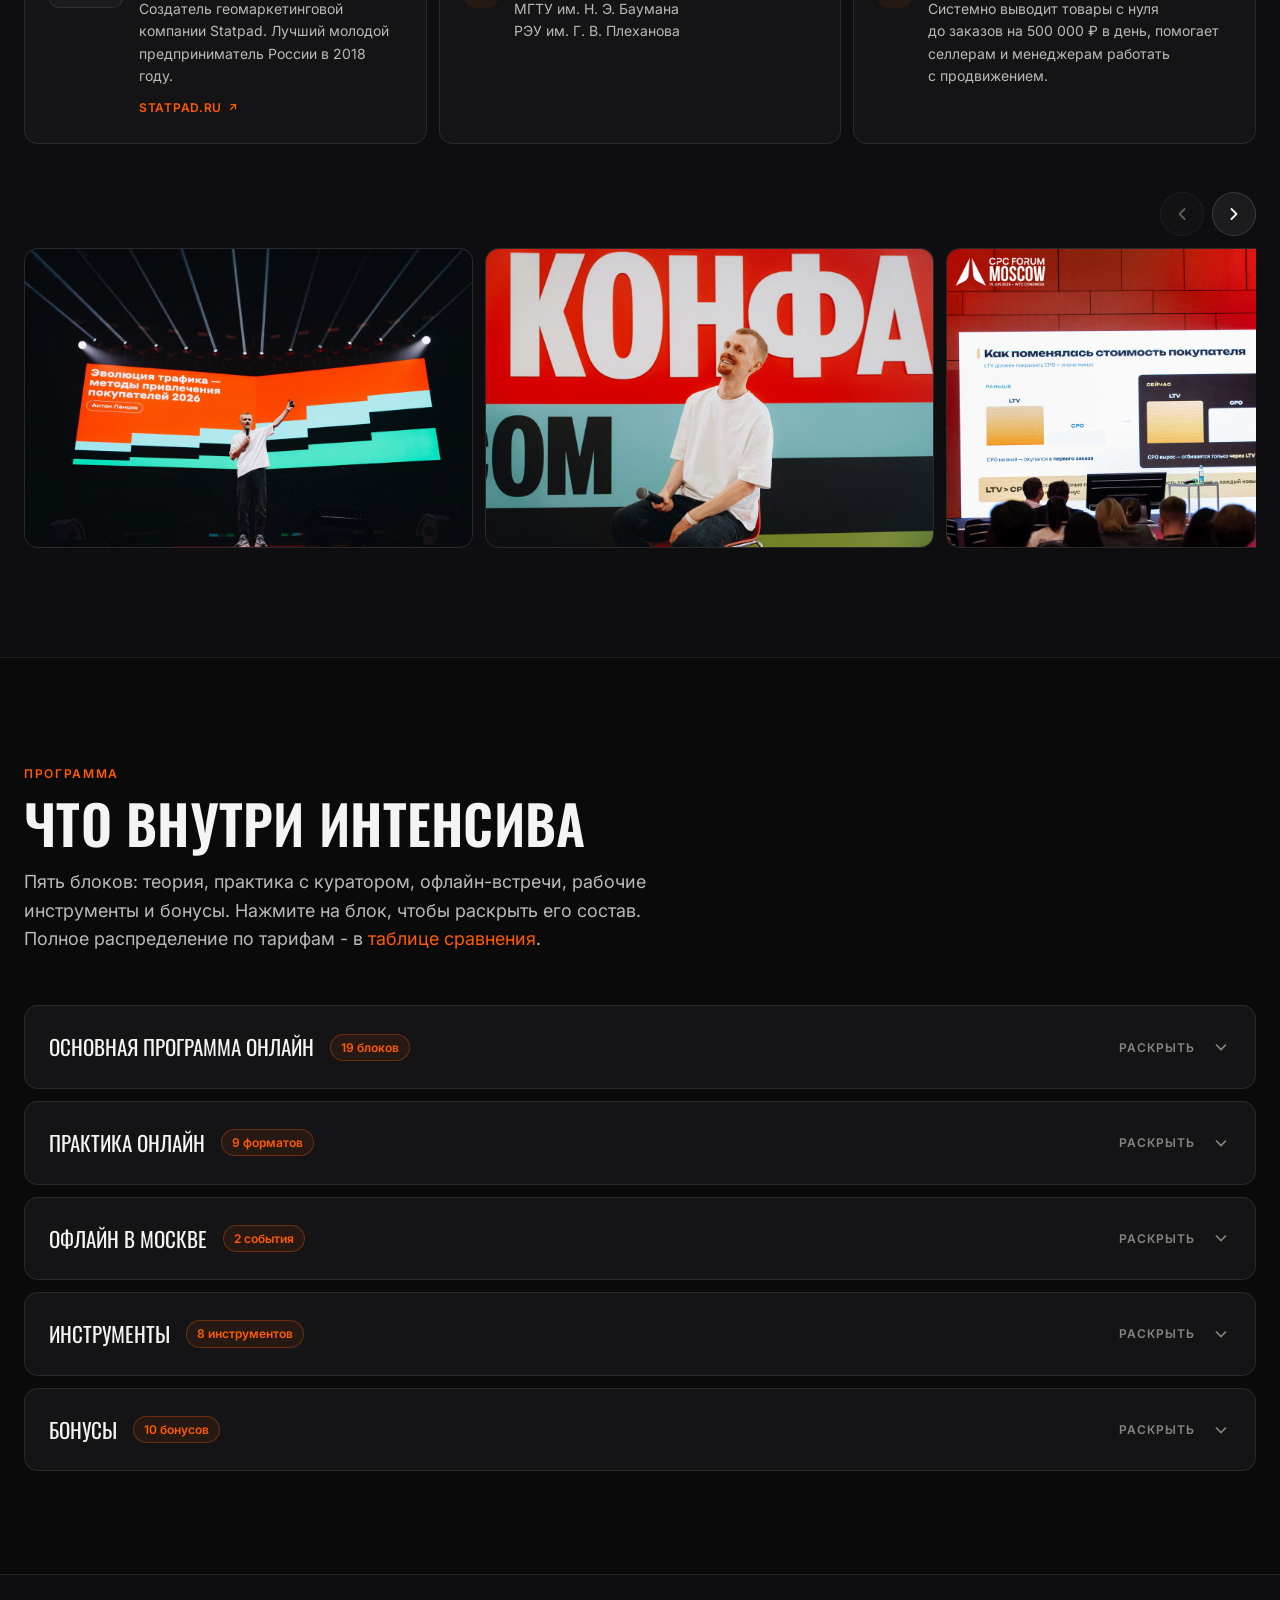
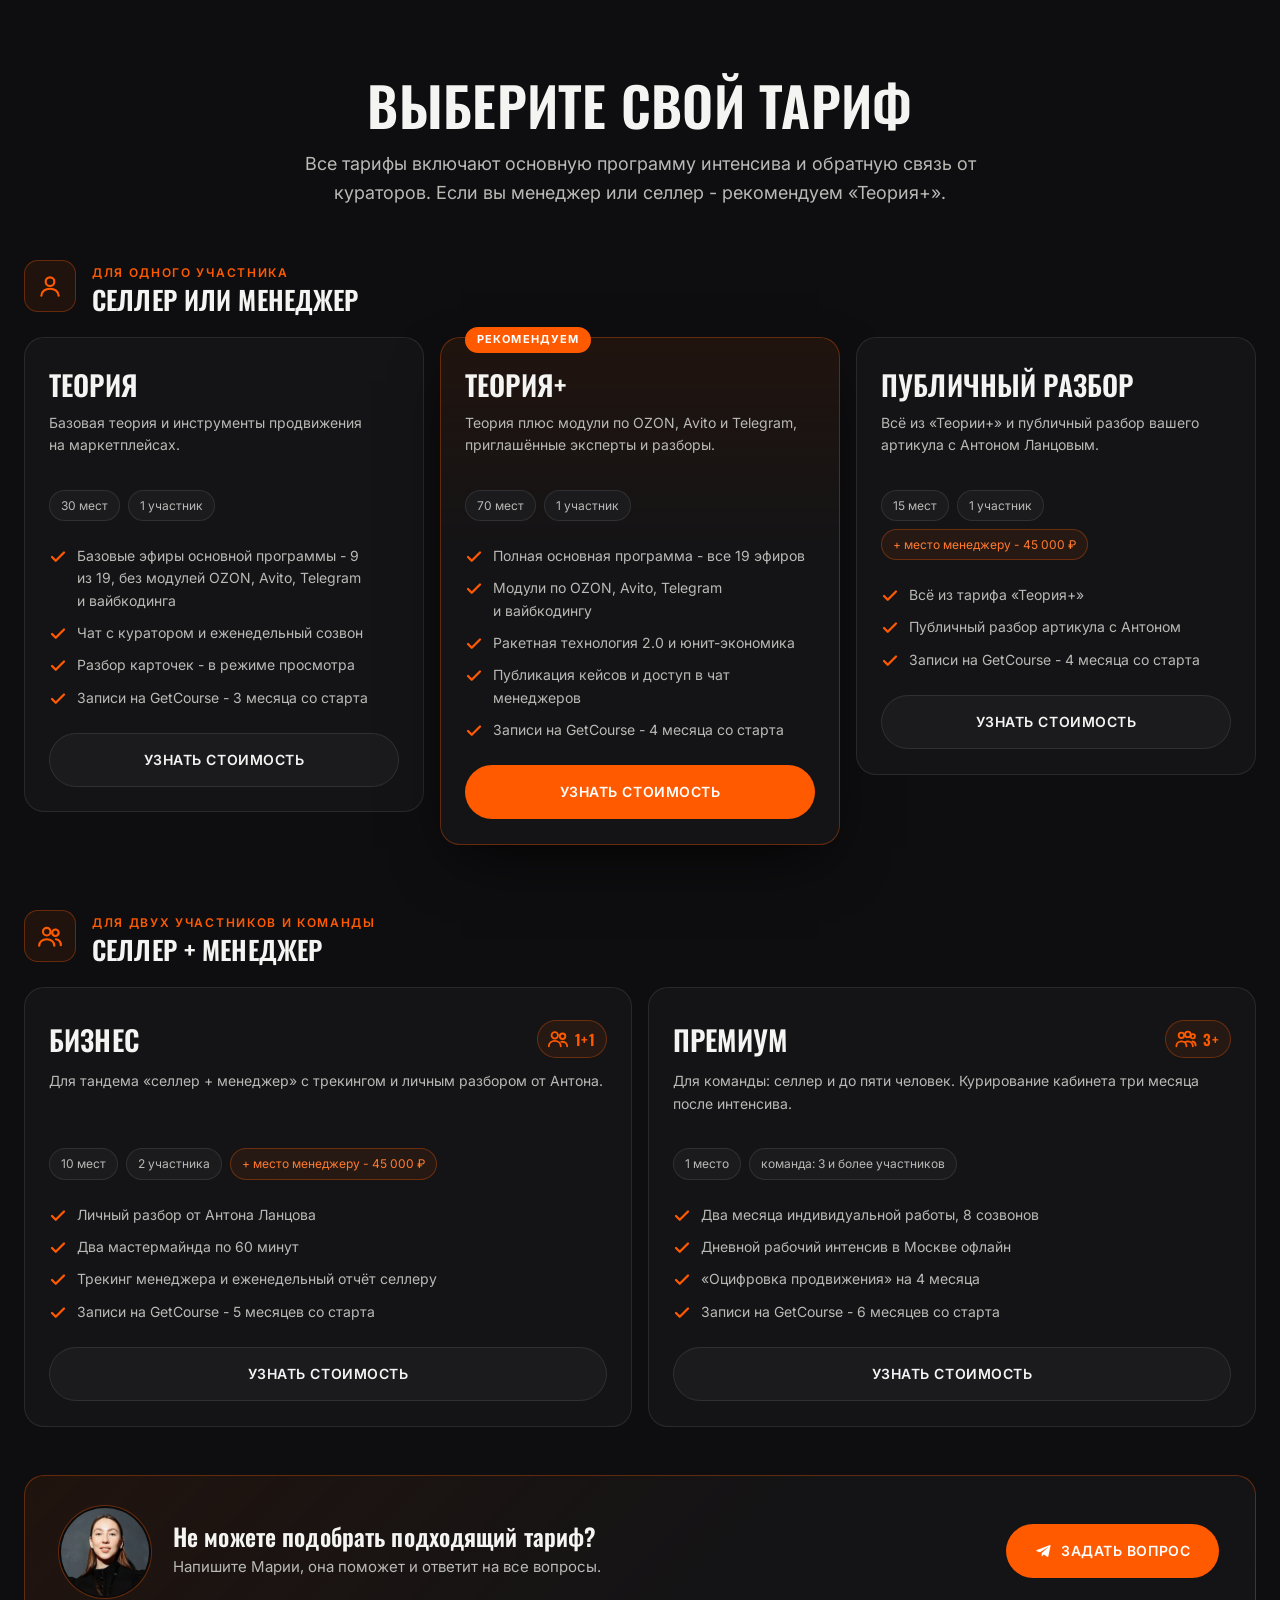
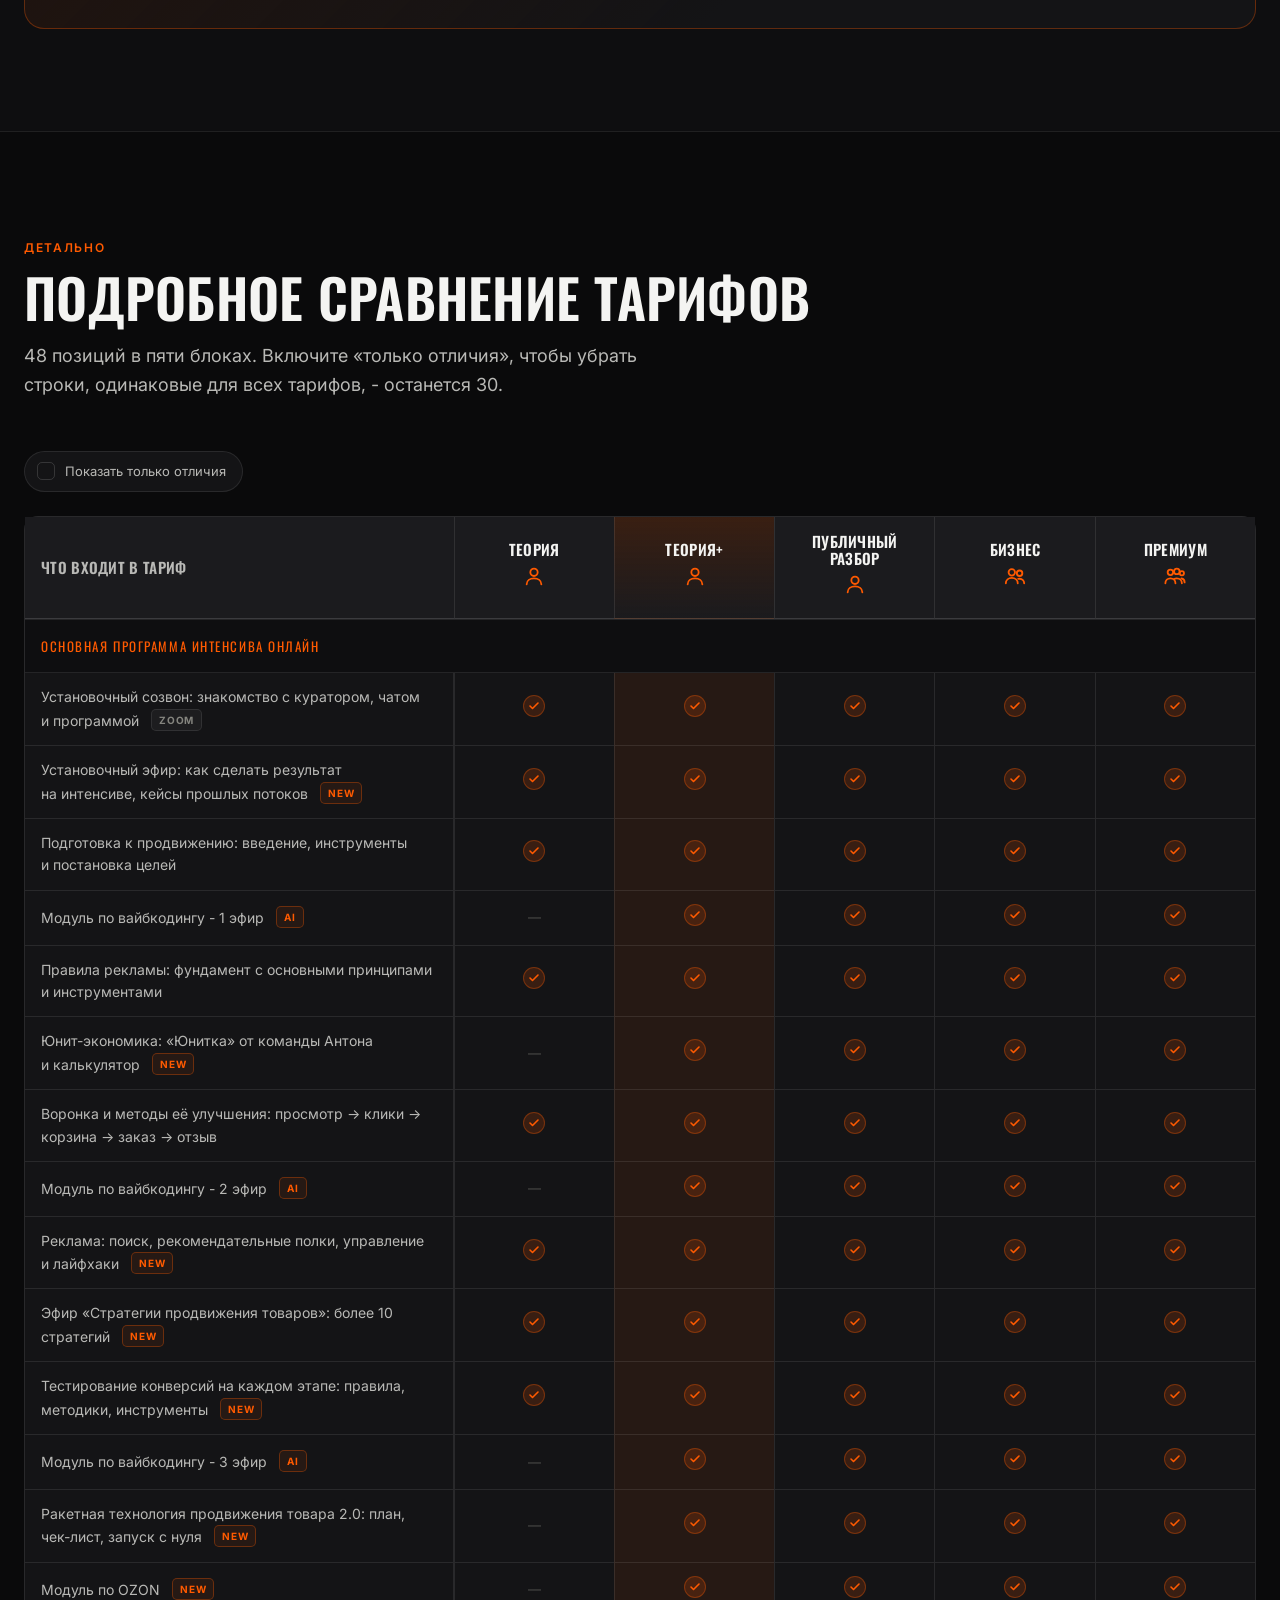
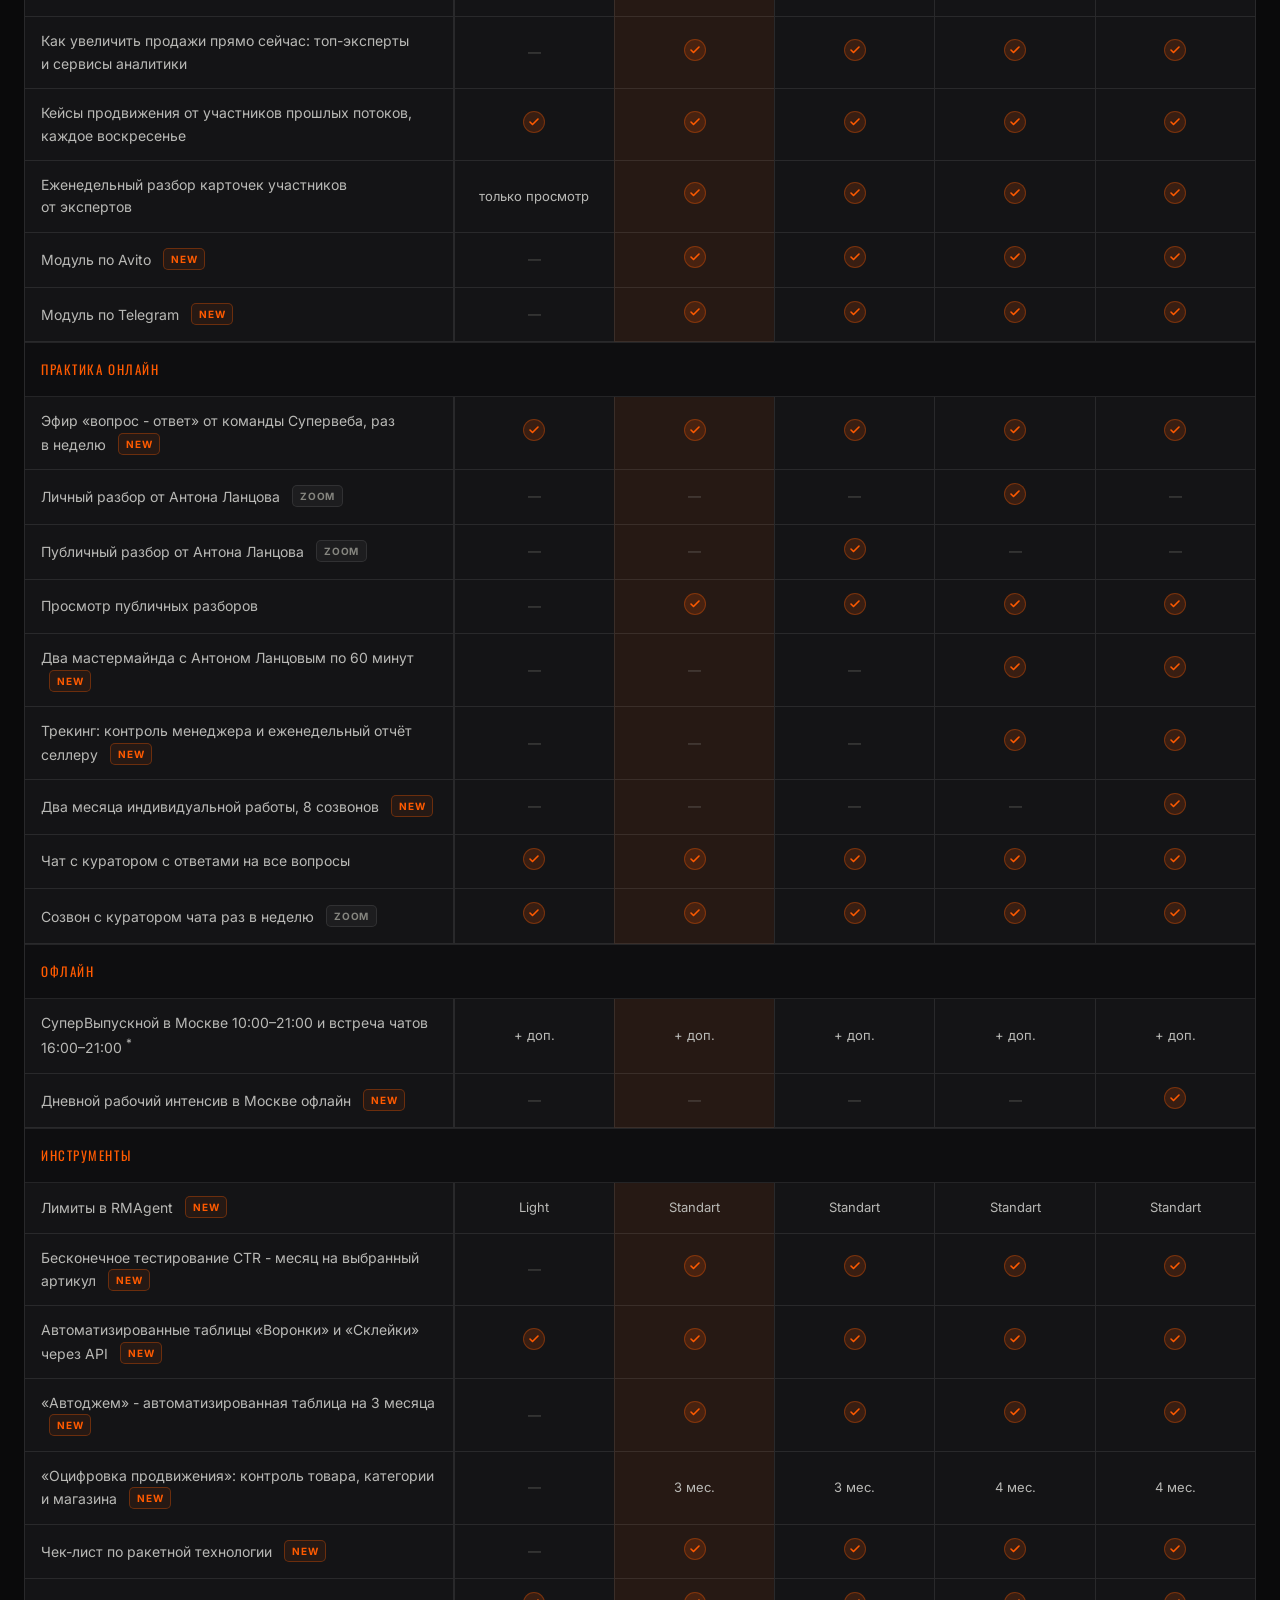
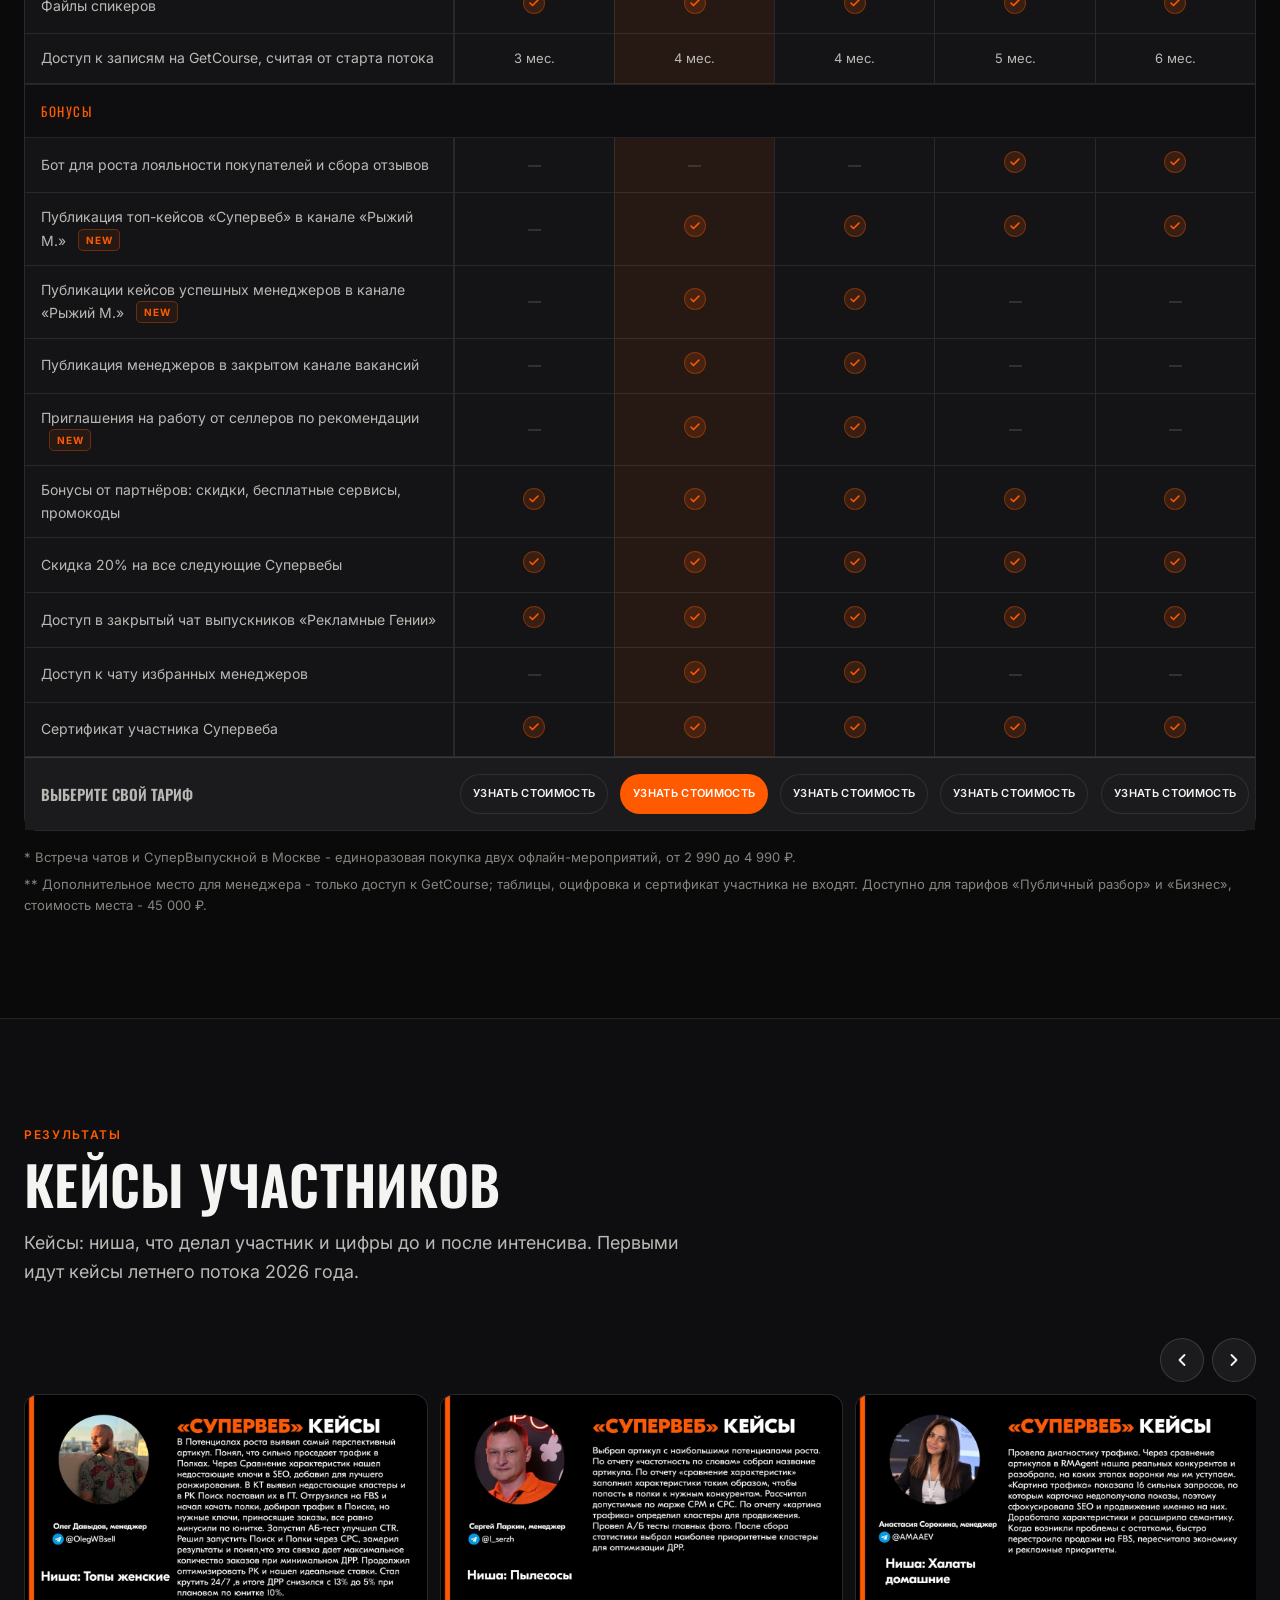
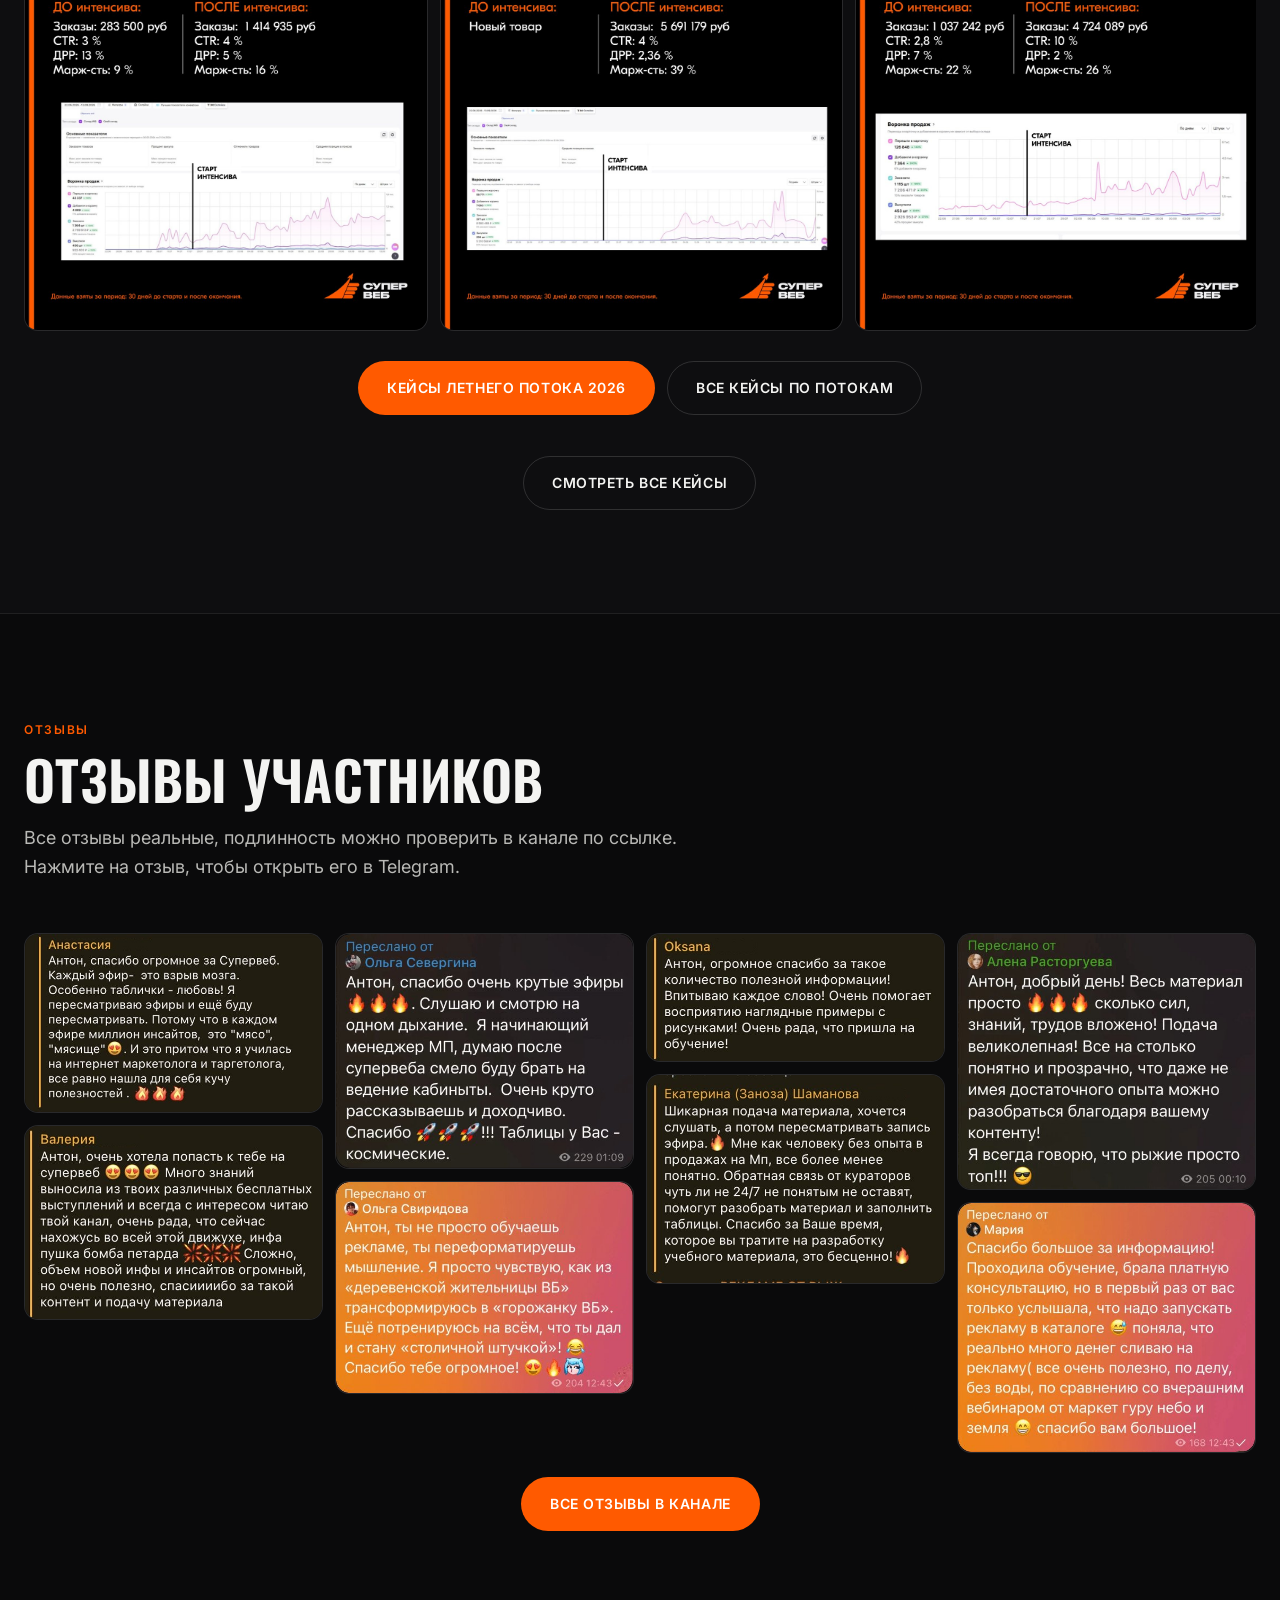
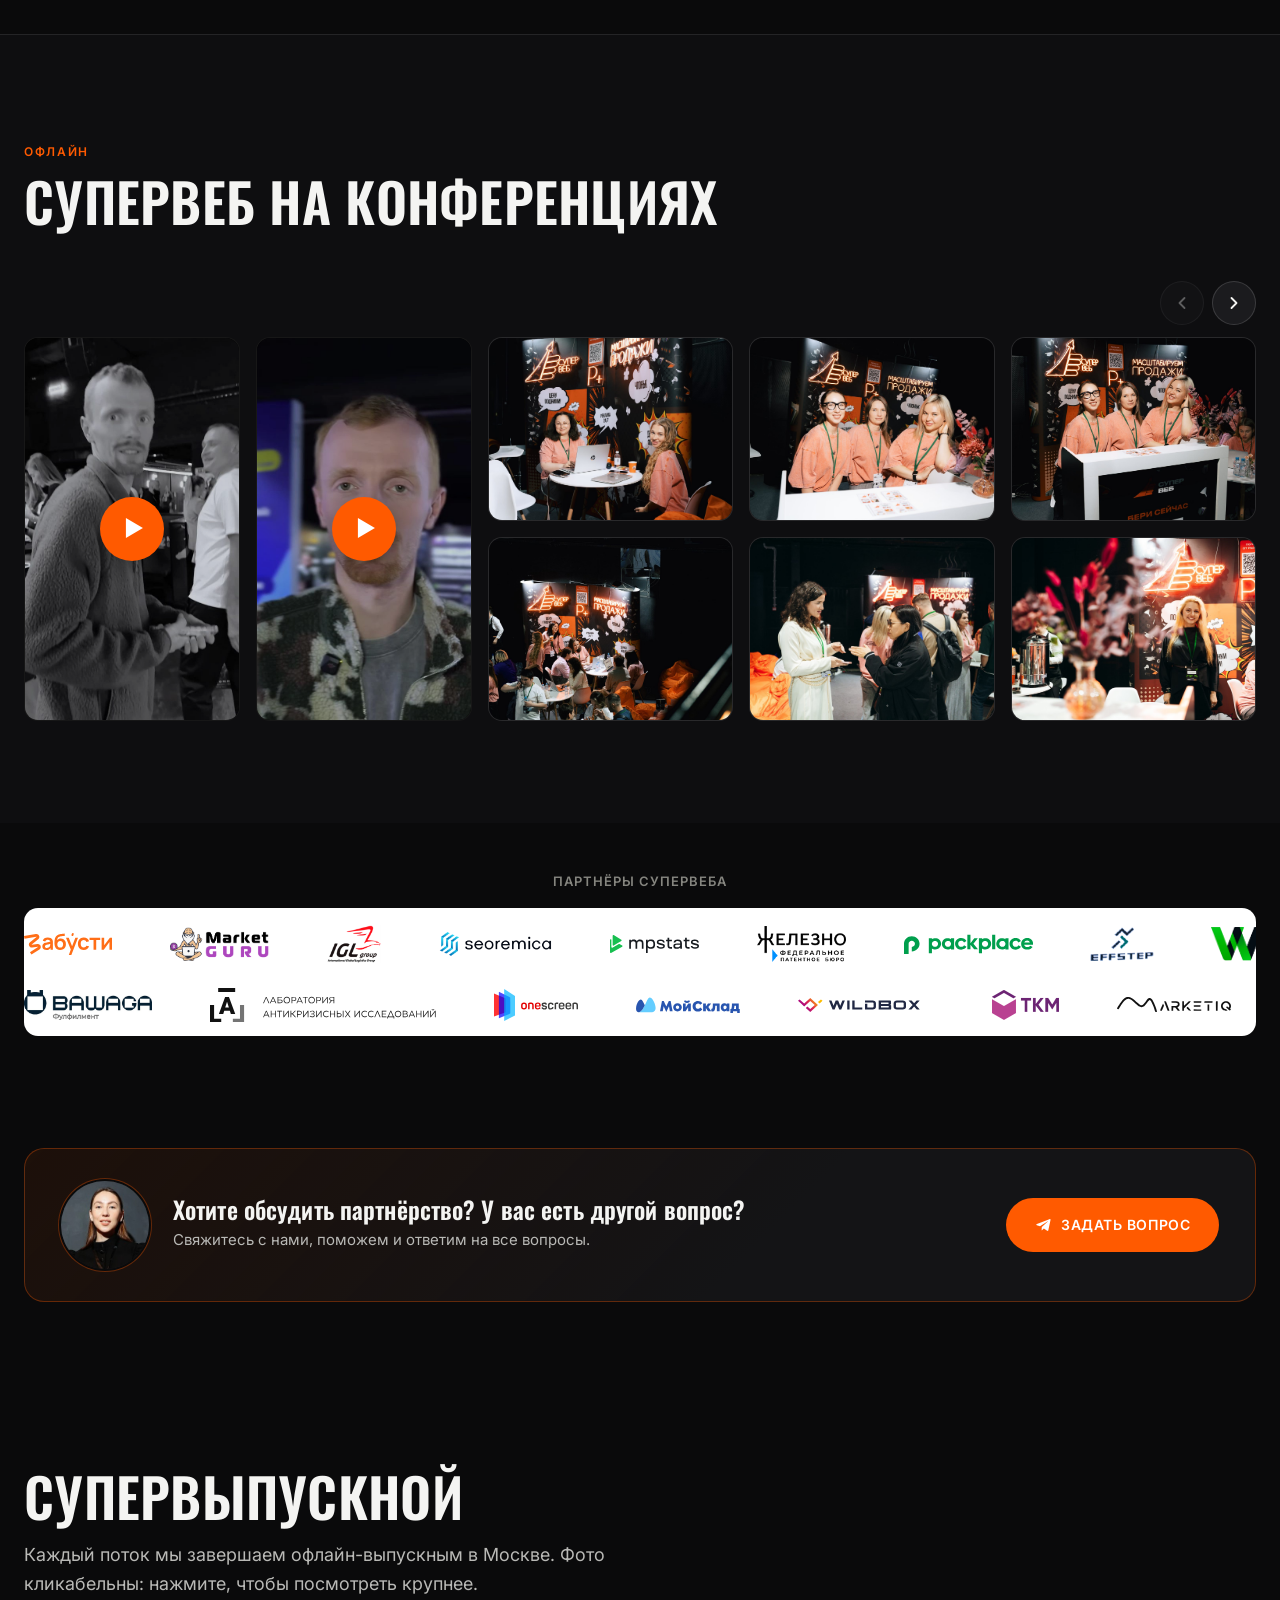
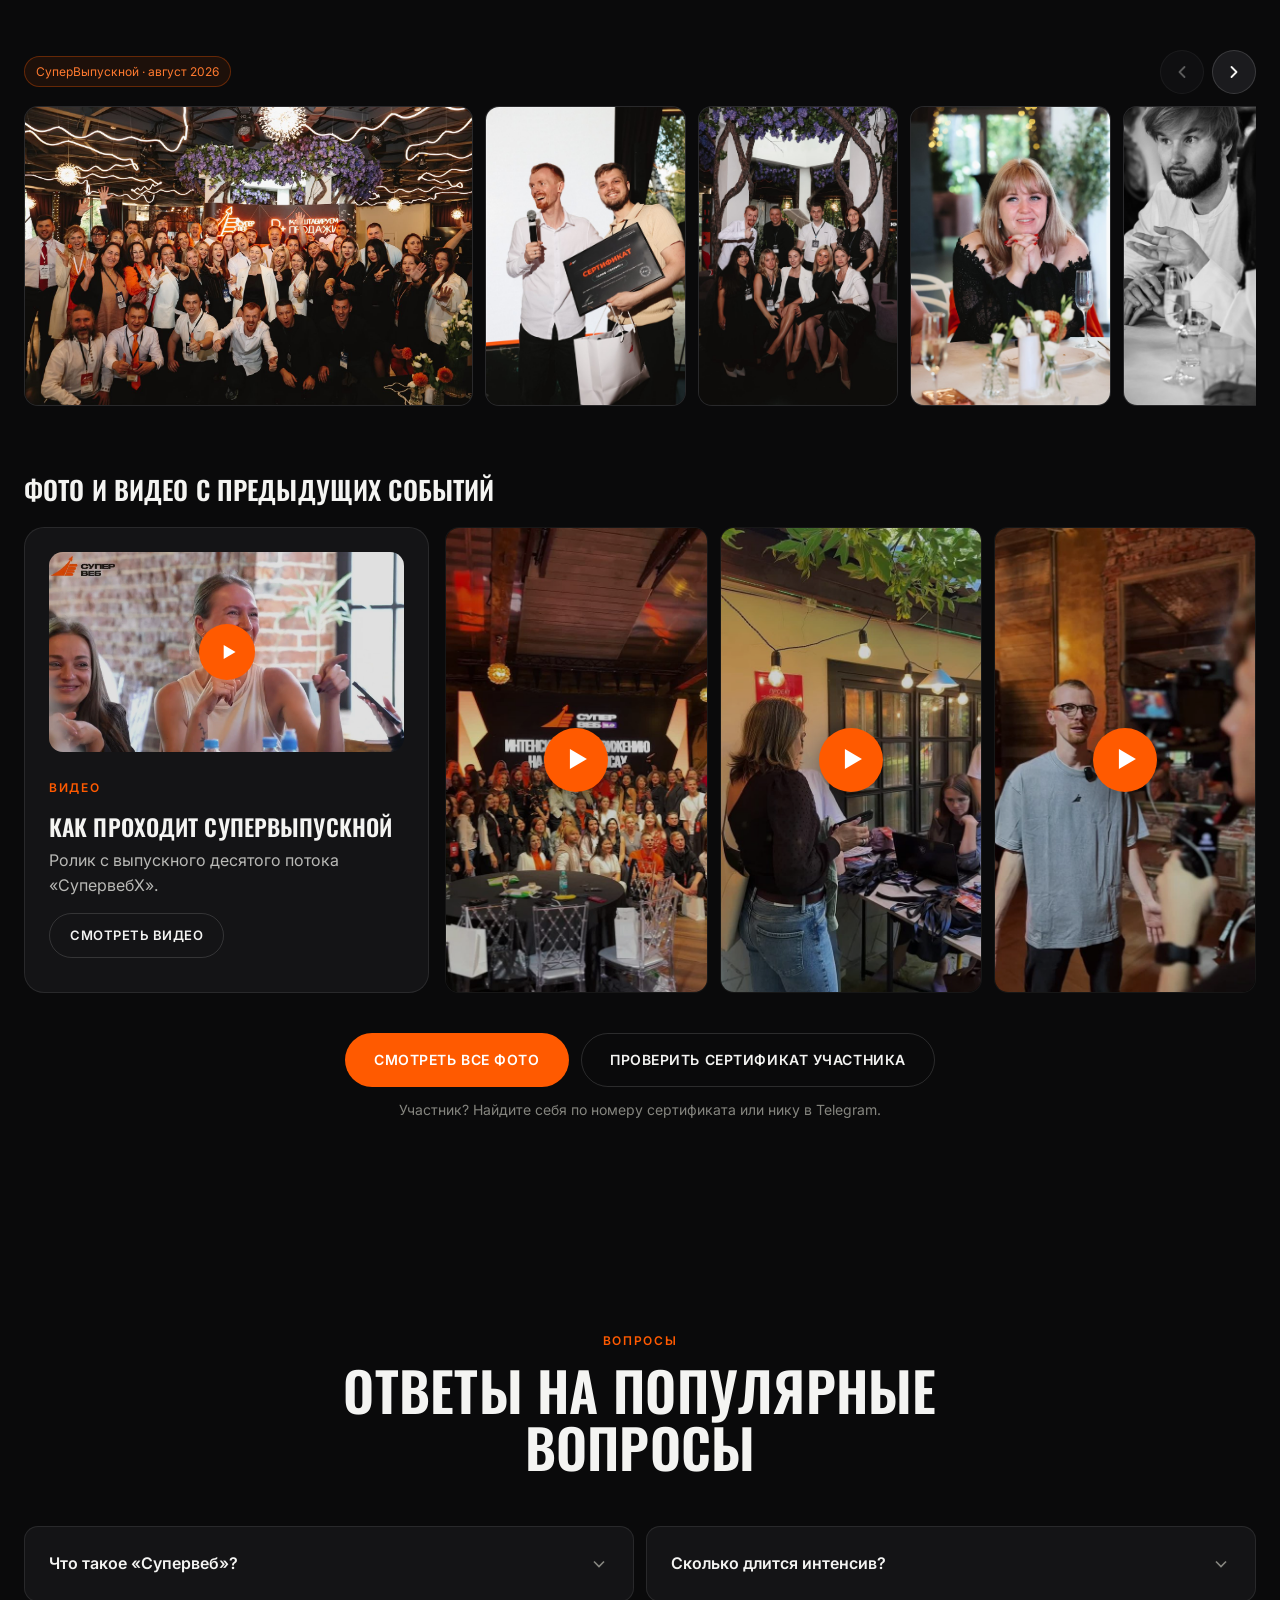
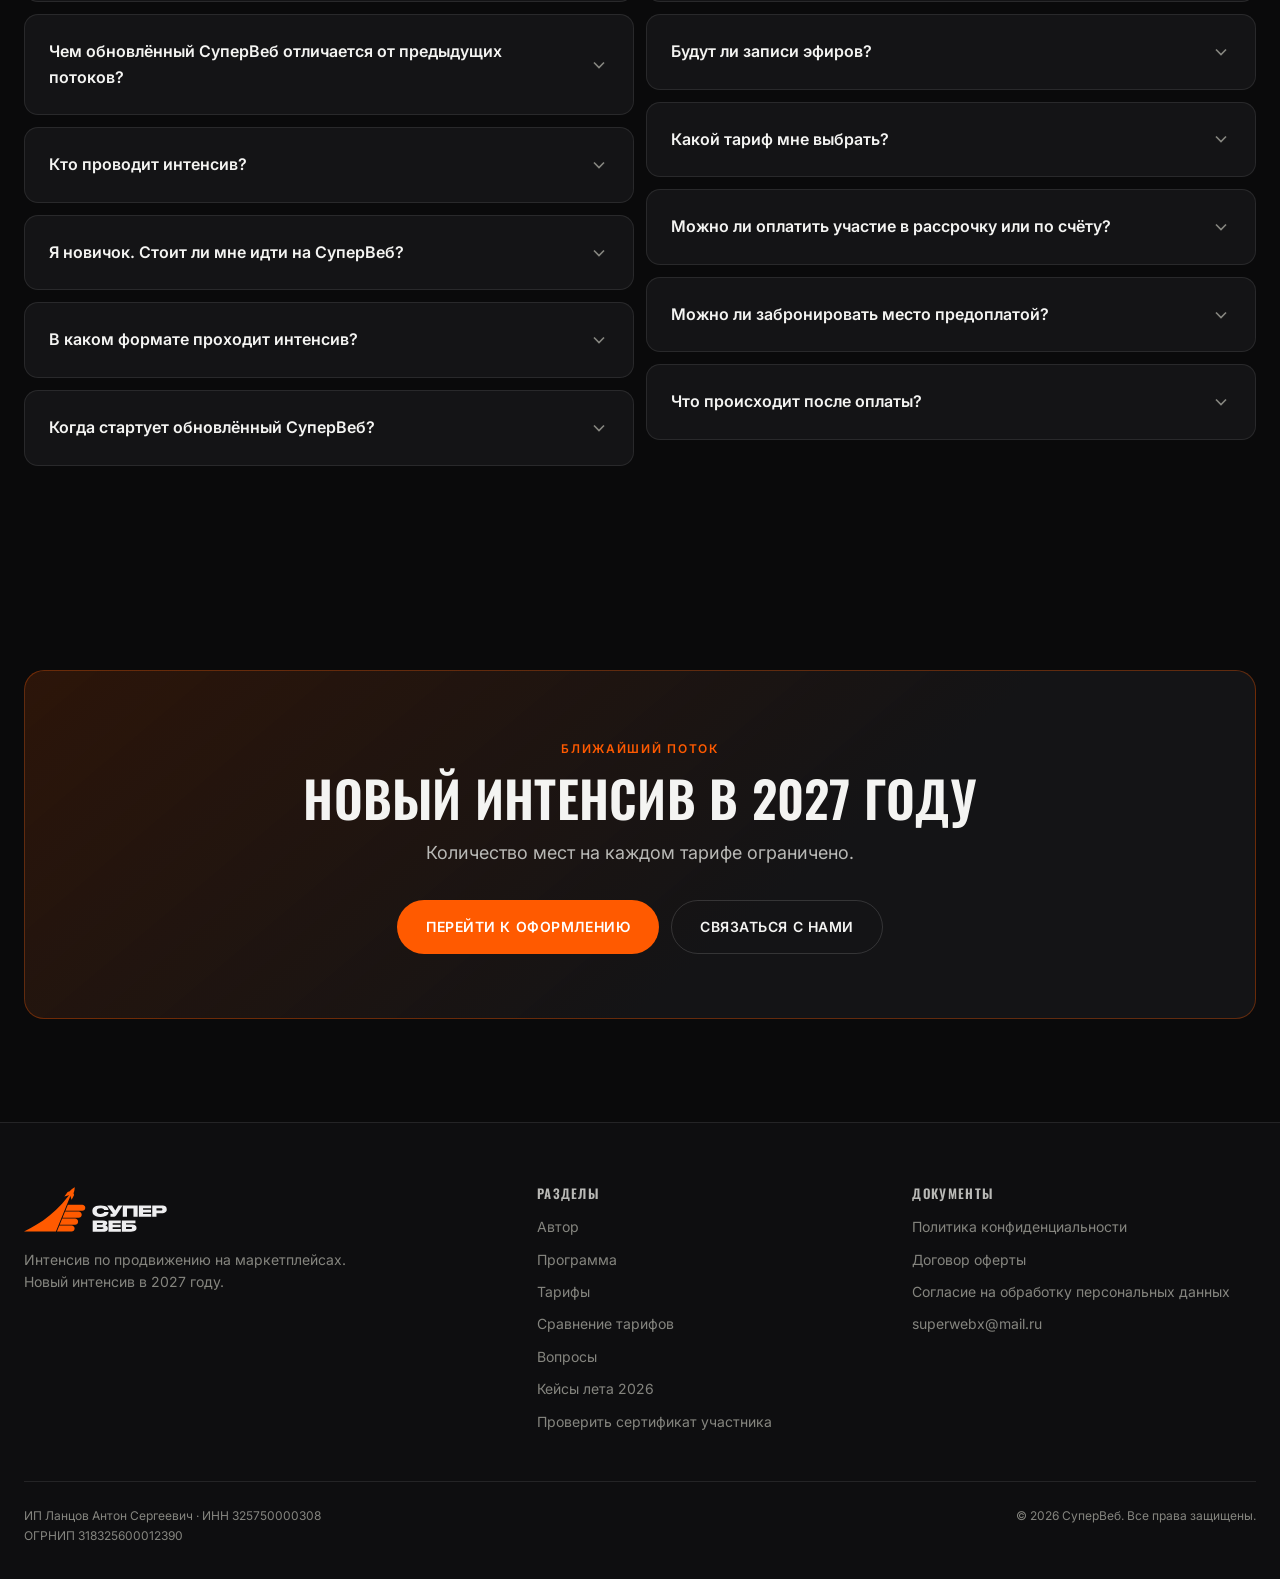
==== commit f9dfd1e9: "Лента конференций: первое и третье фото верхнего ряда поменяны местами Co-Authored-By: Claude Opus 5" ====
--- a/index.html
+++ b/index.html
@@ -975,11 +975,11 @@
           </div>
         </div>
         <div class="strip strip--conf" tabindex="0" aria-label="Фото с конференций, листайте вправо">
-          <a class="strip__item" href="assets/img/conf/c22.jpg" data-lightbox="conf"><img src="assets/img/conf/c22.jpg" alt="Команда СуперВеб у стойки стенда" width="1400" height="1750" loading="lazy" draggable="false"></a>
+          <a class="strip__item" href="assets/img/conf/c24.jpg" data-lightbox="conf"><img src="assets/img/conf/c24.jpg" alt="Разбор рекламного кабинета на стенде СуперВеб" width="1400" height="933" loading="lazy" draggable="false"></a>
           <a class="strip__item" href="assets/img/conf/c28.jpg" data-lightbox="conf"><img src="assets/img/conf/c28.jpg" alt="Гости конференции у стенда СуперВеб" width="1400" height="2100" loading="lazy" draggable="false"></a>
           <a class="strip__item" href="assets/img/conf/c21.jpg" data-lightbox="conf"><img src="assets/img/conf/c21.jpg" alt="Команда СуперВеб на стенде конференции" width="1400" height="933" loading="lazy" draggable="false"></a>
           <a class="strip__item" href="assets/img/conf/c26.jpg" data-lightbox="conf"><img src="assets/img/conf/c26.jpg" alt="Нетворкинг у стенда СуперВеб" width="1400" height="933" loading="lazy" draggable="false"></a>
-          <a class="strip__item" href="assets/img/conf/c24.jpg" data-lightbox="conf"><img src="assets/img/conf/c24.jpg" alt="Разбор рекламного кабинета на стенде СуперВеб" width="1400" height="933" loading="lazy" draggable="false"></a>
+          <a class="strip__item" href="assets/img/conf/c22.jpg" data-lightbox="conf"><img src="assets/img/conf/c22.jpg" alt="Команда СуперВеб у стойки стенда" width="1400" height="1750" loading="lazy" draggable="false"></a>
           <a class="strip__item" href="assets/img/conf/c25.jpg" data-lightbox="conf"><img src="assets/img/conf/c25.jpg" alt="Стенд СуперВеб на конференции" width="1400" height="933" loading="lazy" draggable="false"></a>
           <a class="strip__item" href="assets/img/conf/c27.jpg" data-lightbox="conf"><img src="assets/img/conf/c27.jpg" alt="Разбор кабинета за столом на стенде" width="1400" height="2100" loading="lazy" draggable="false"></a>
 
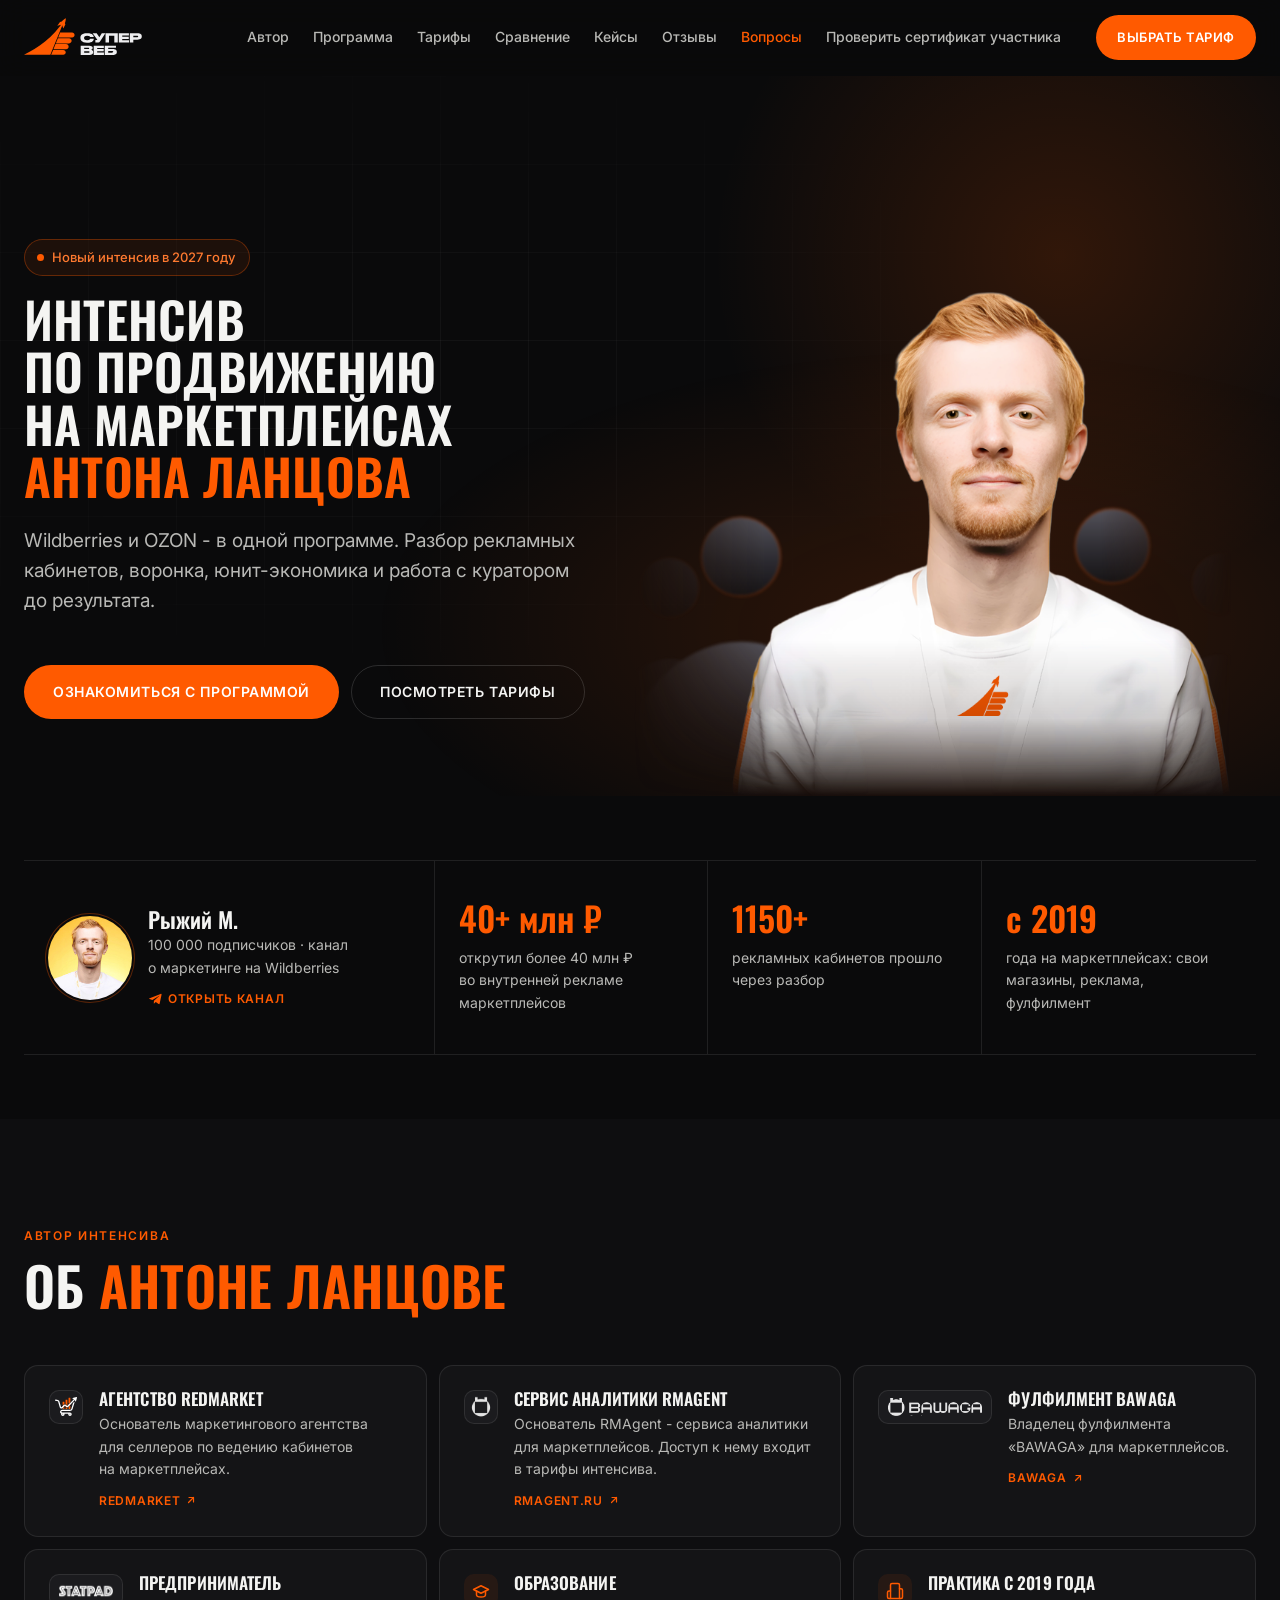
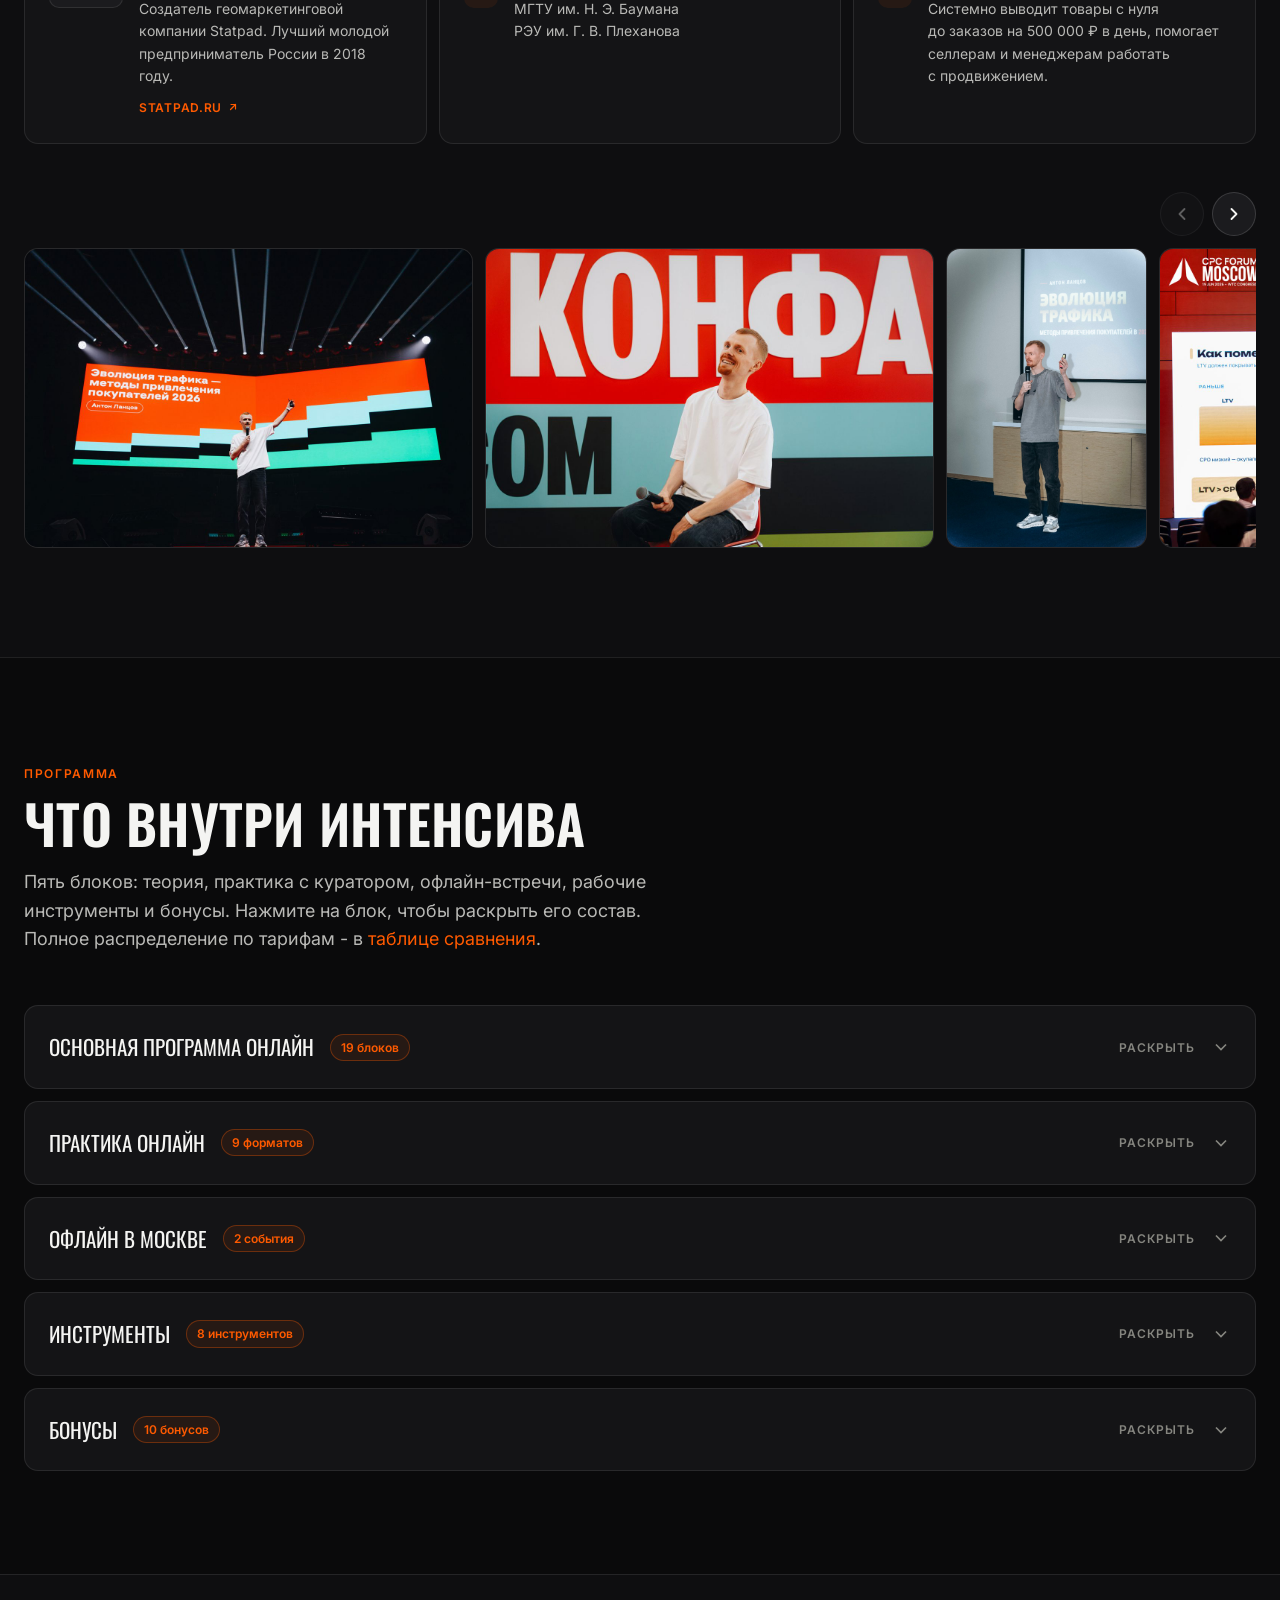
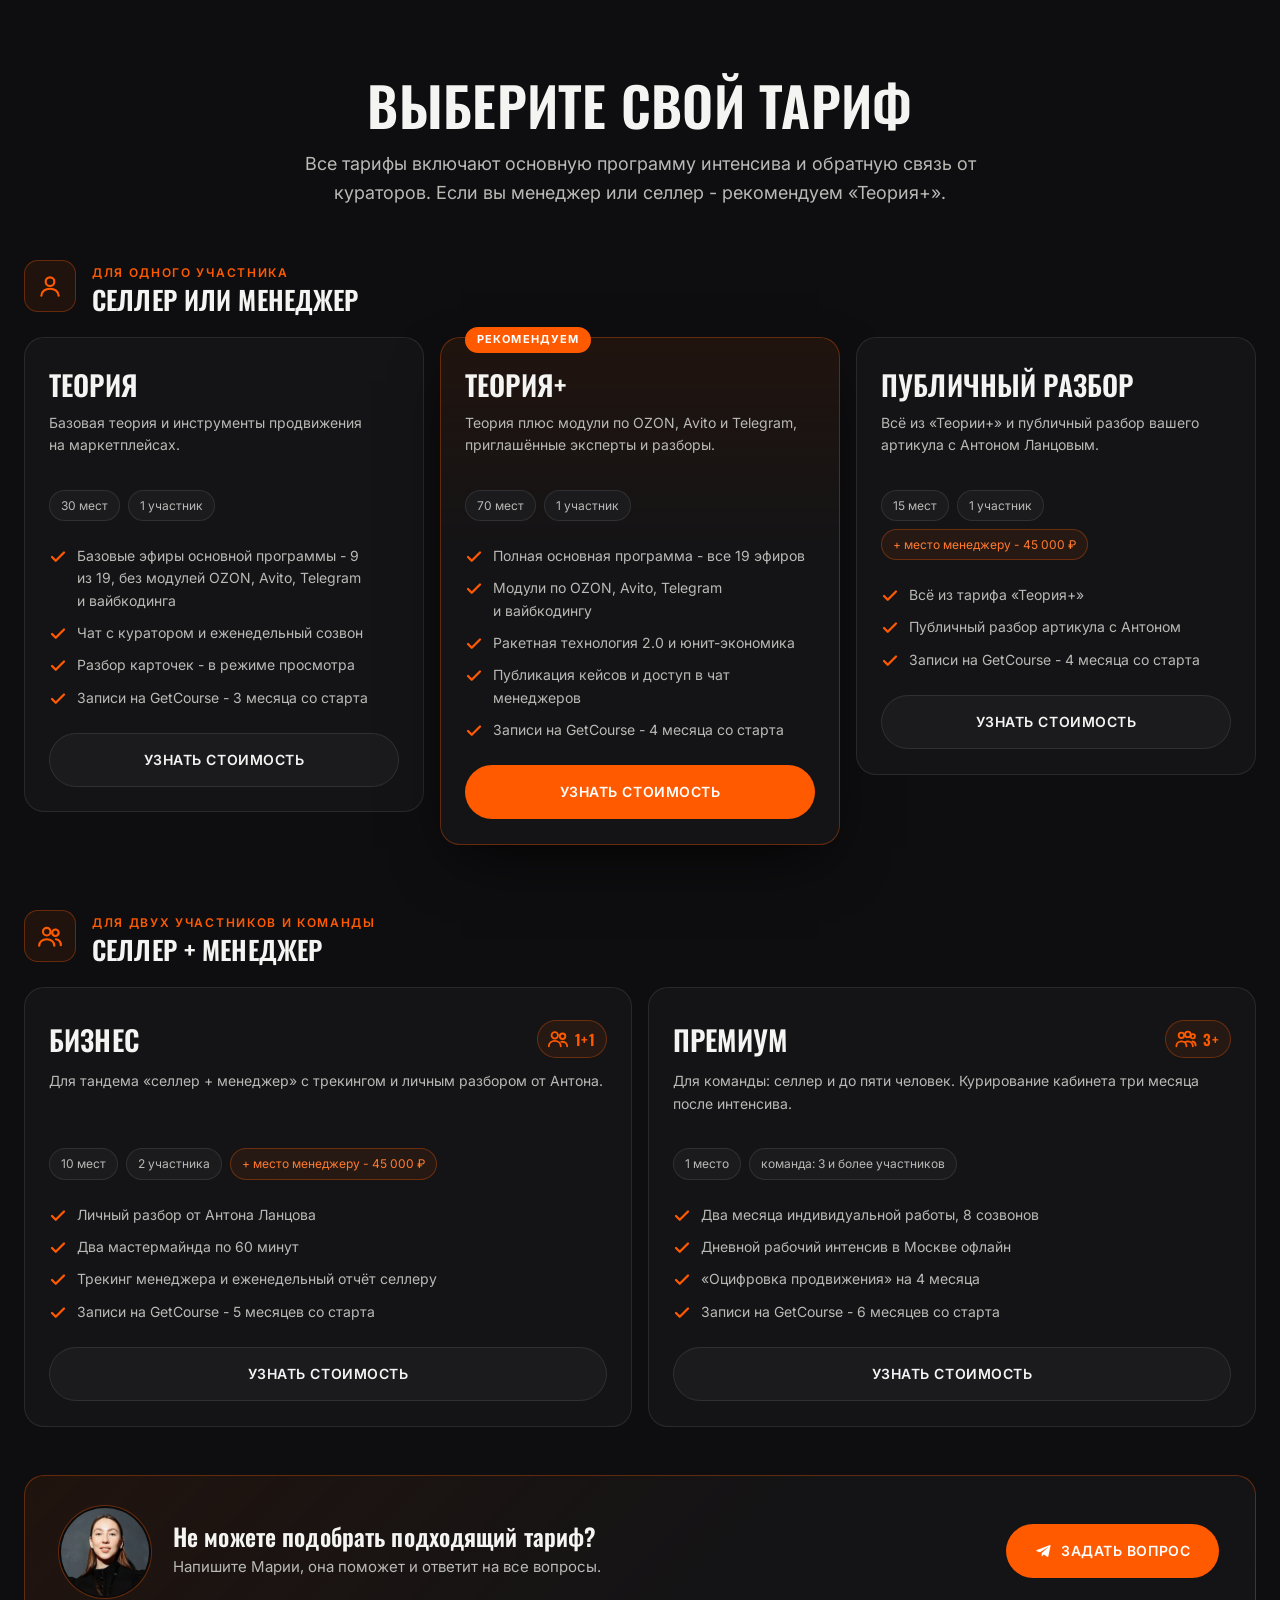
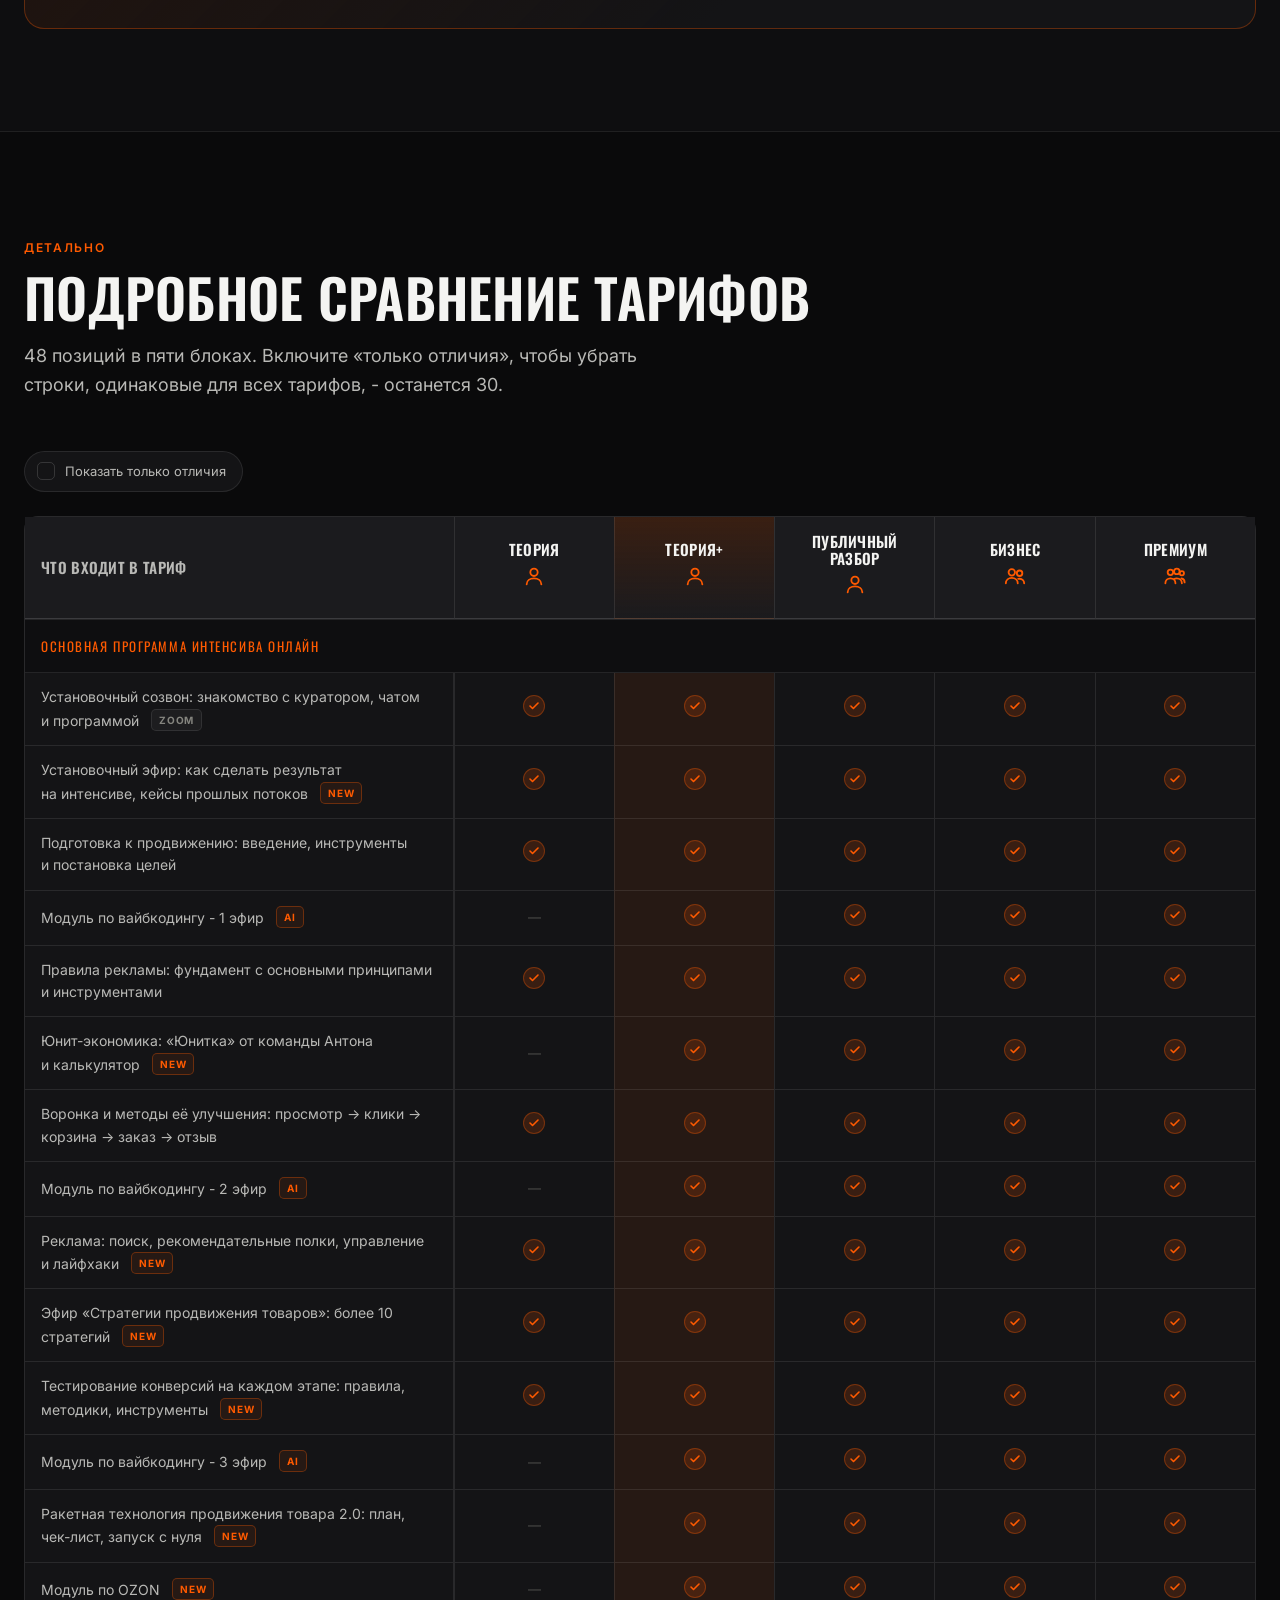
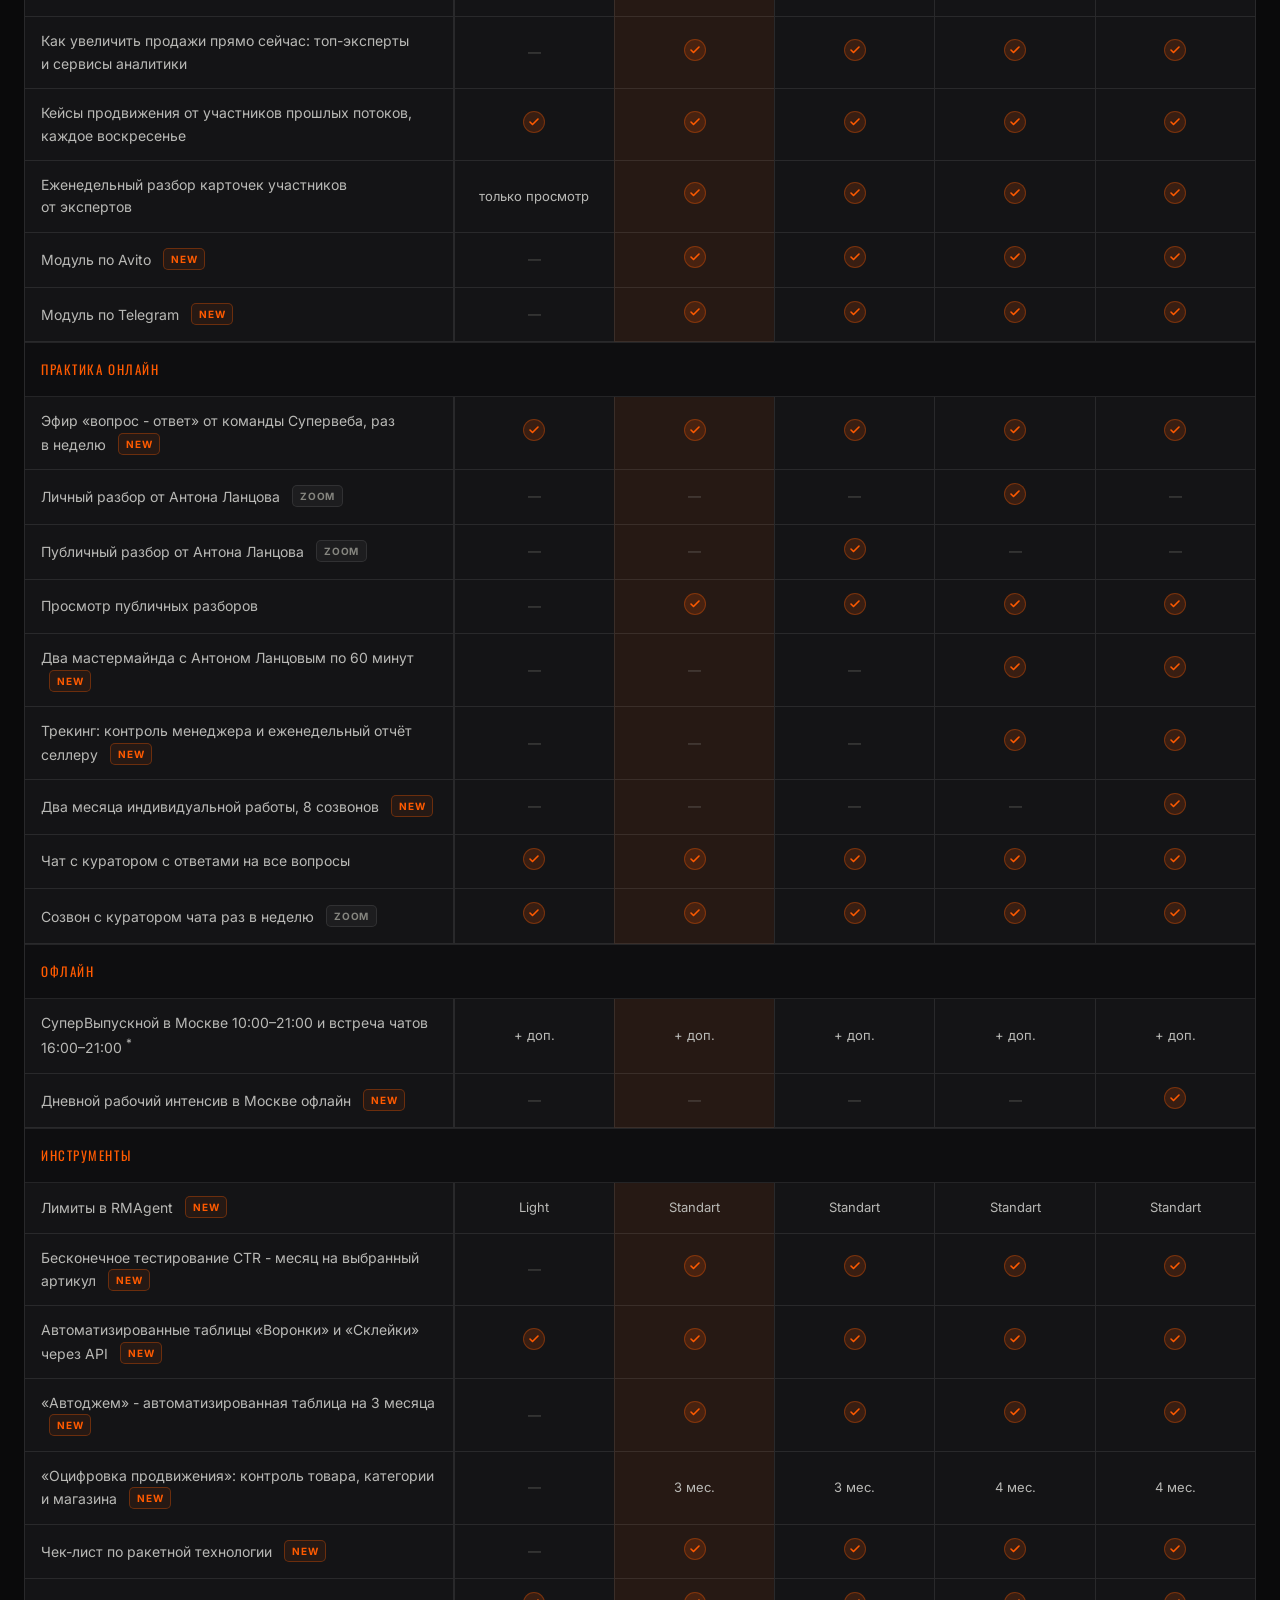
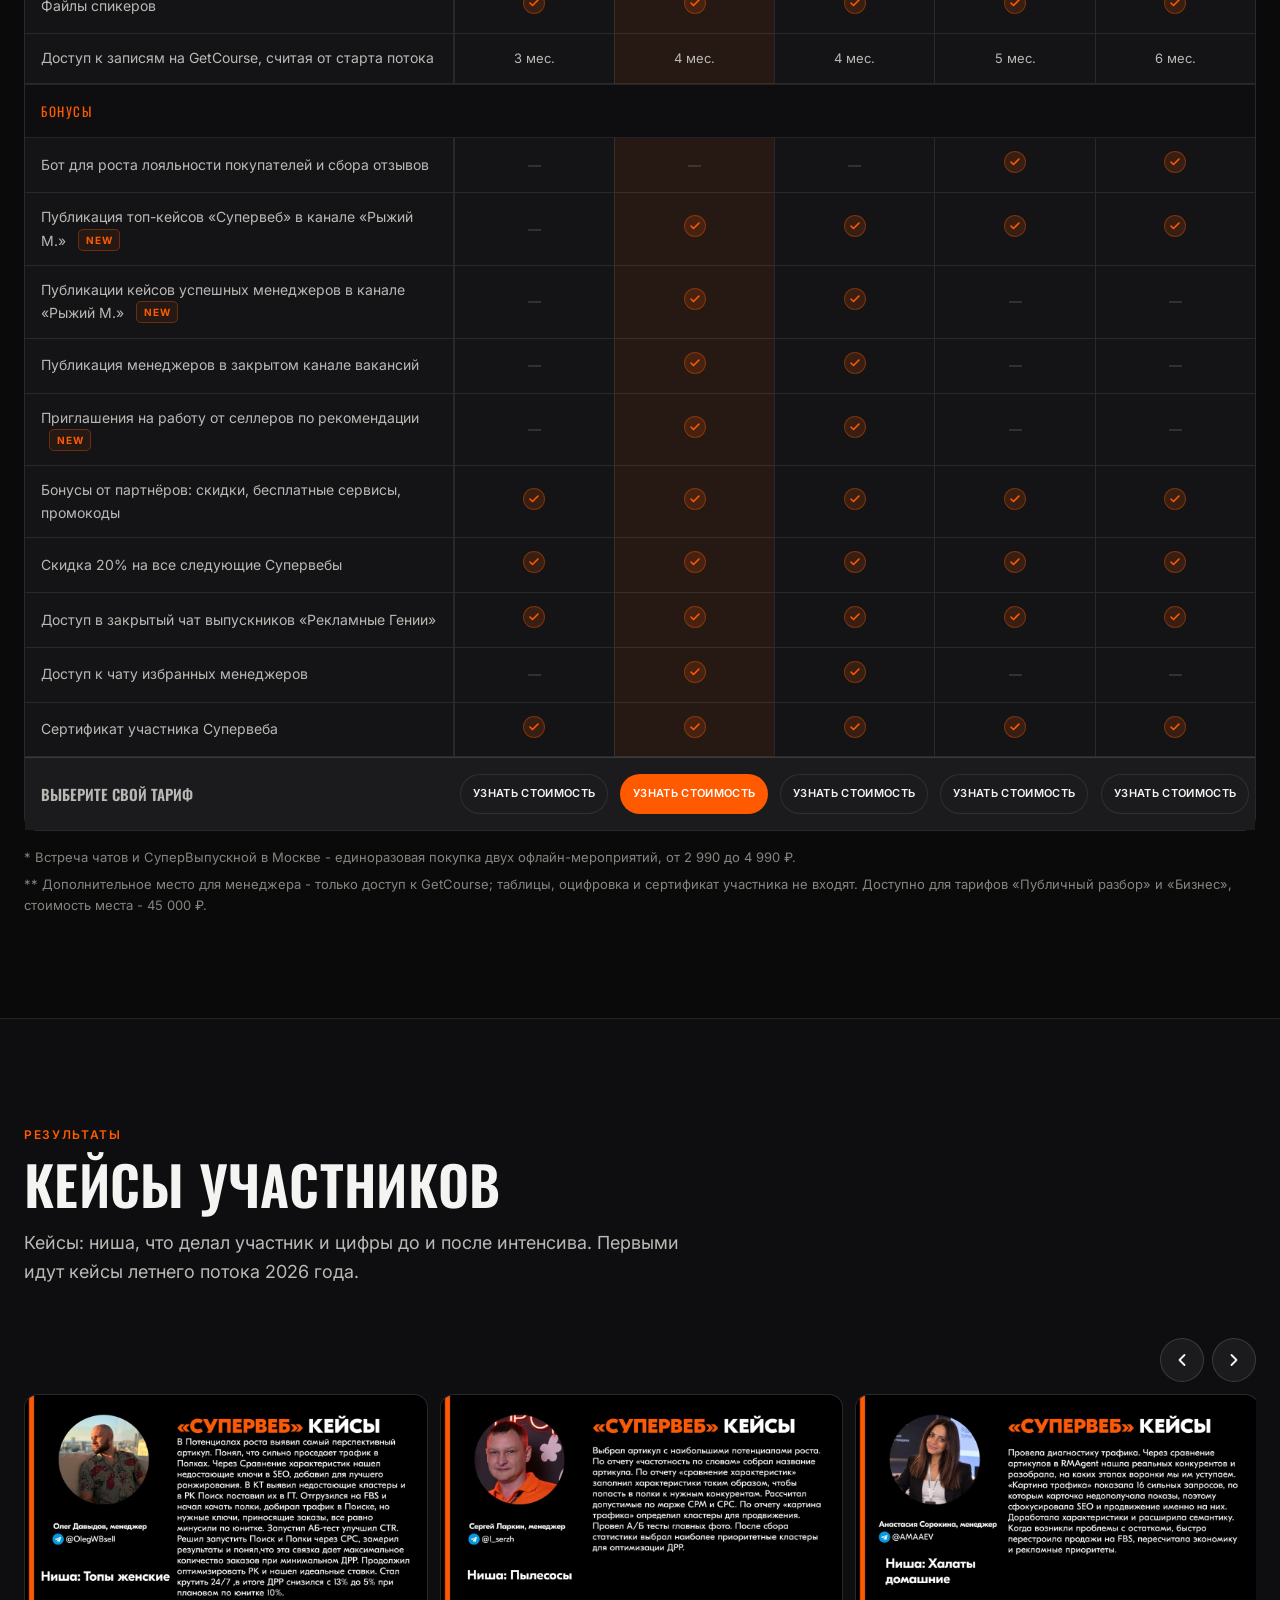
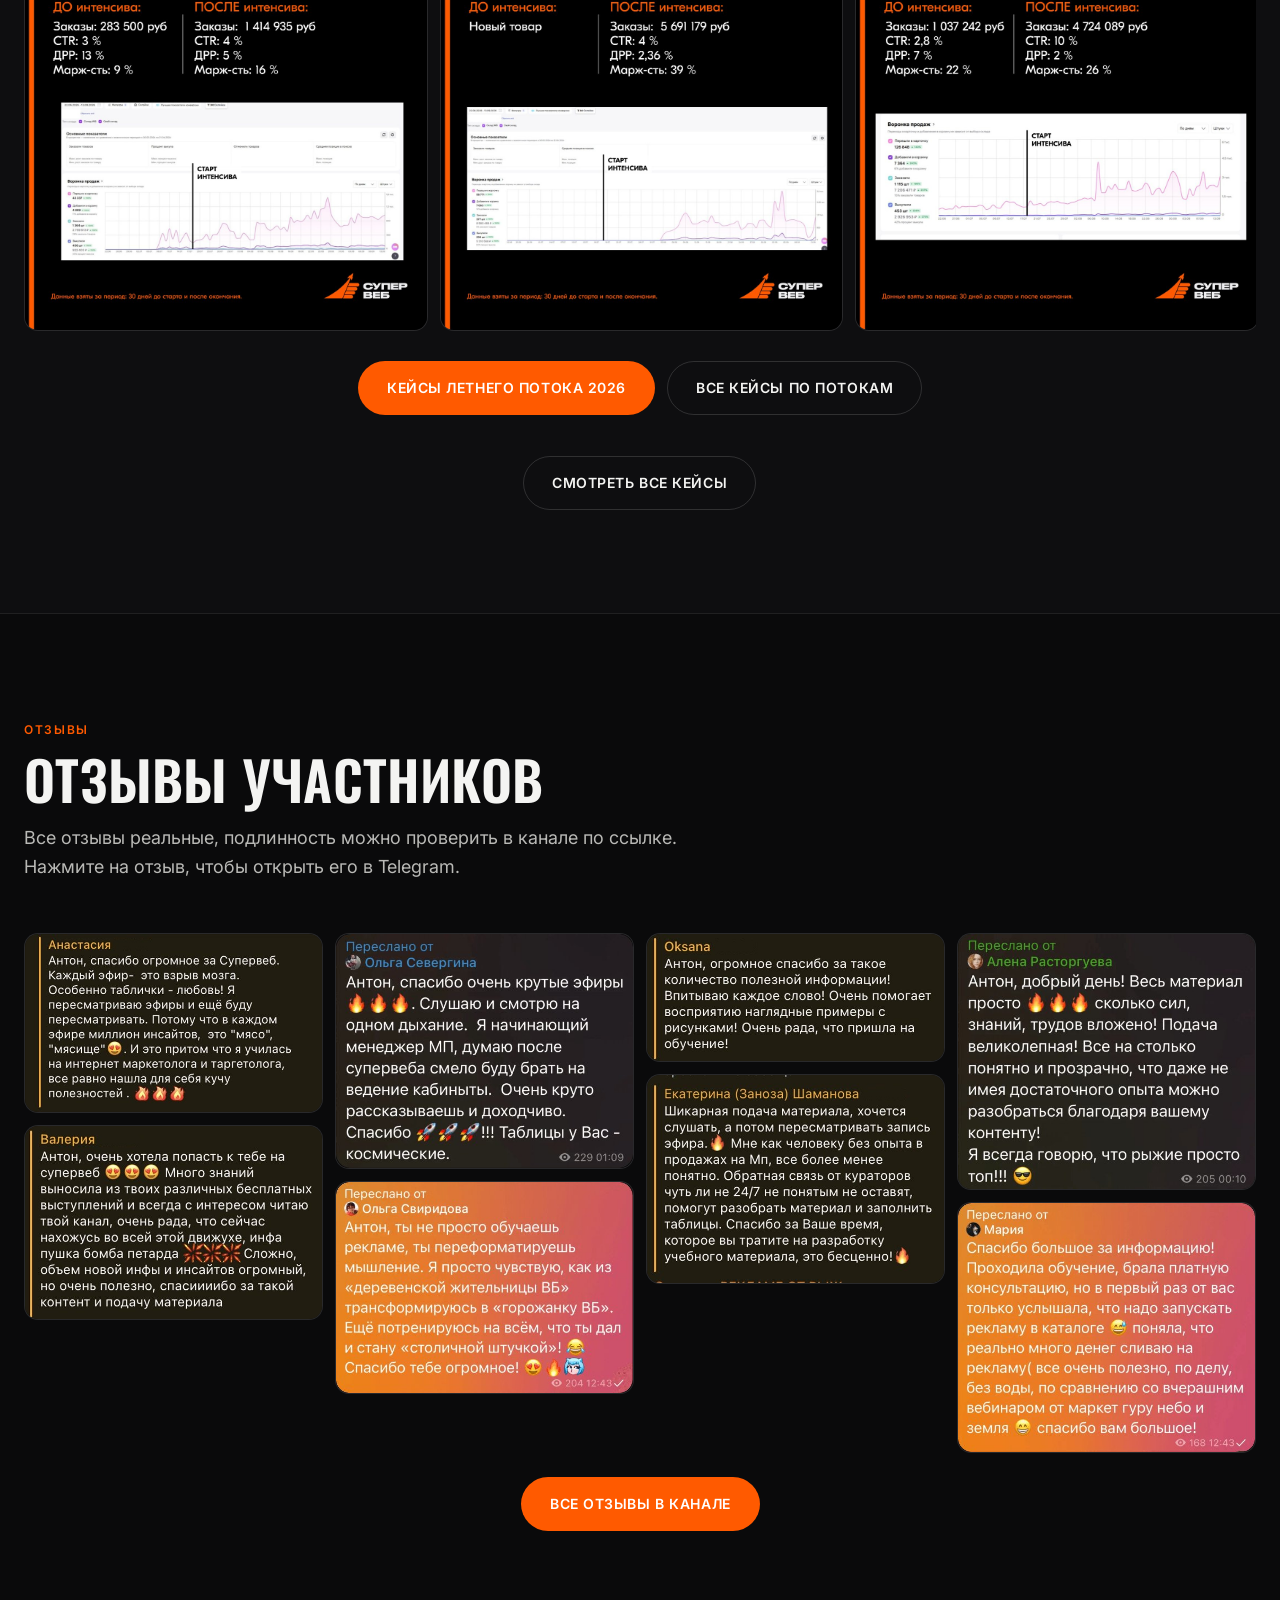
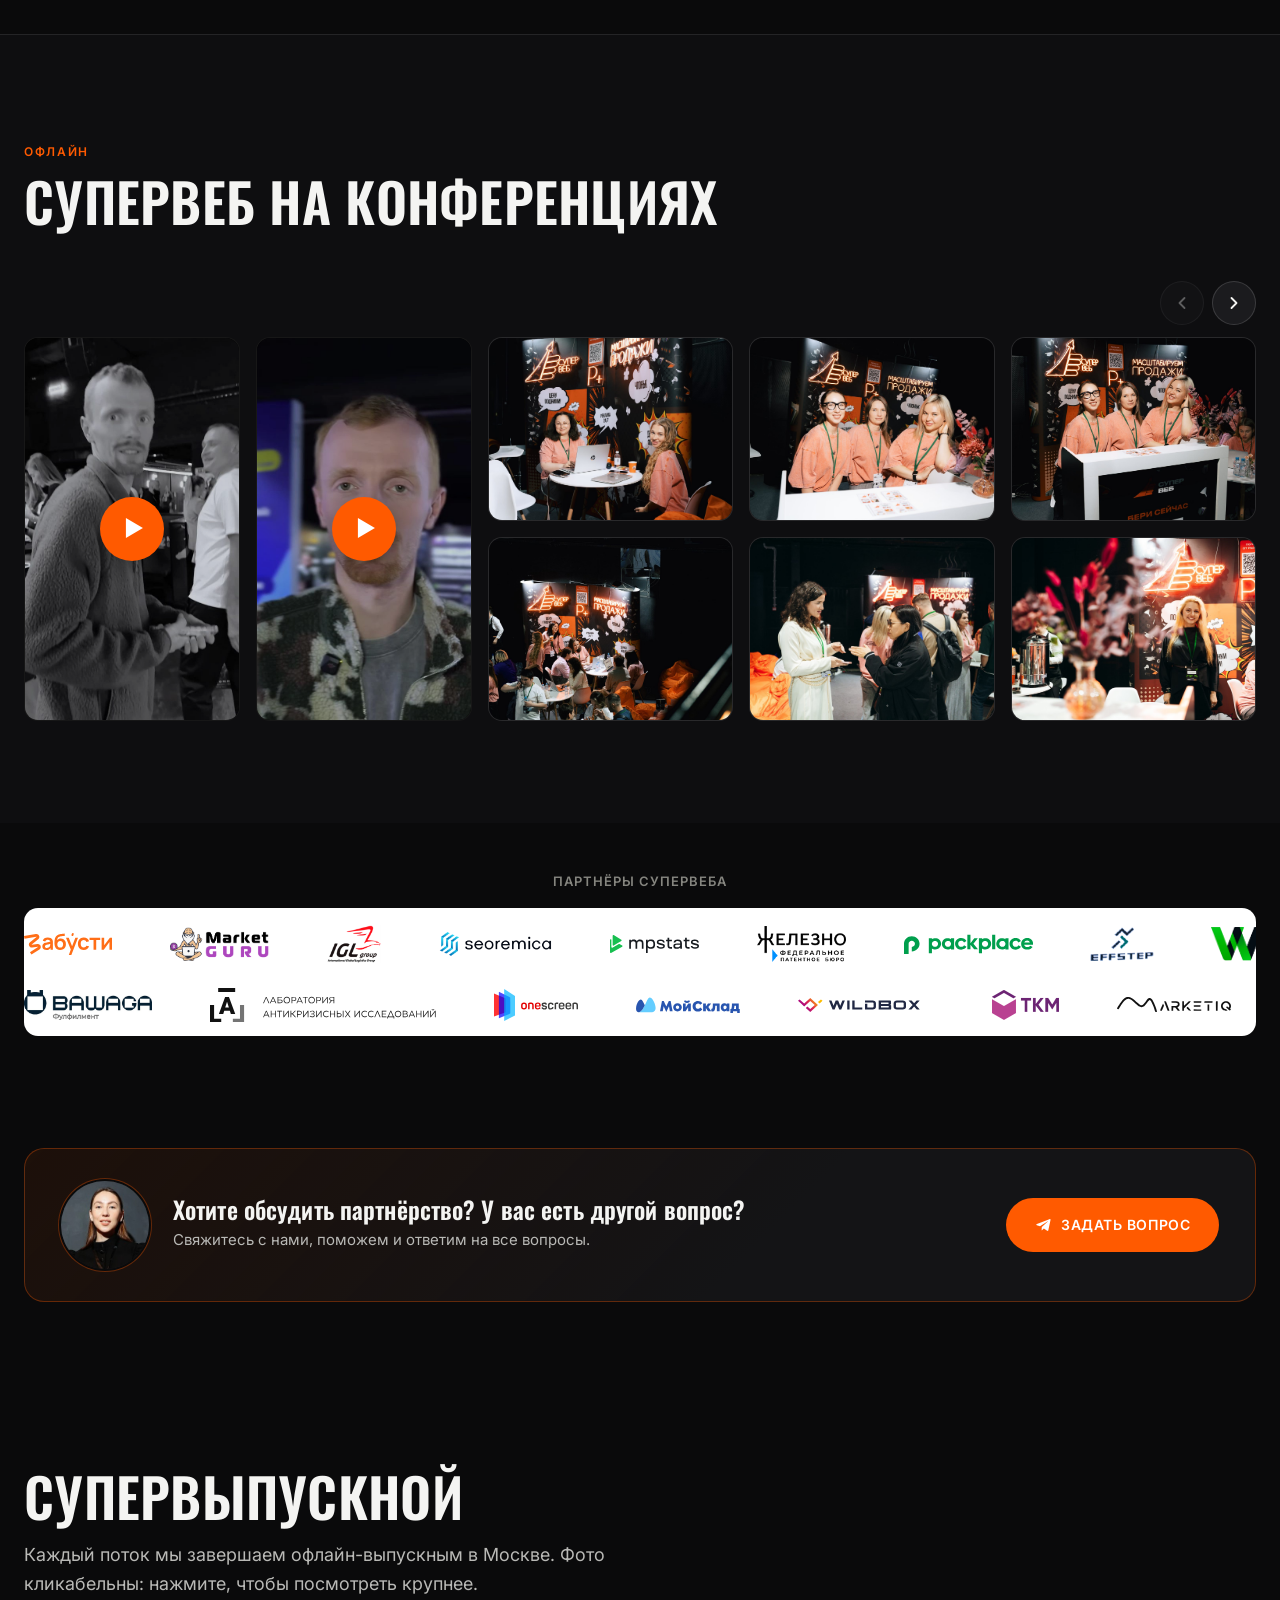
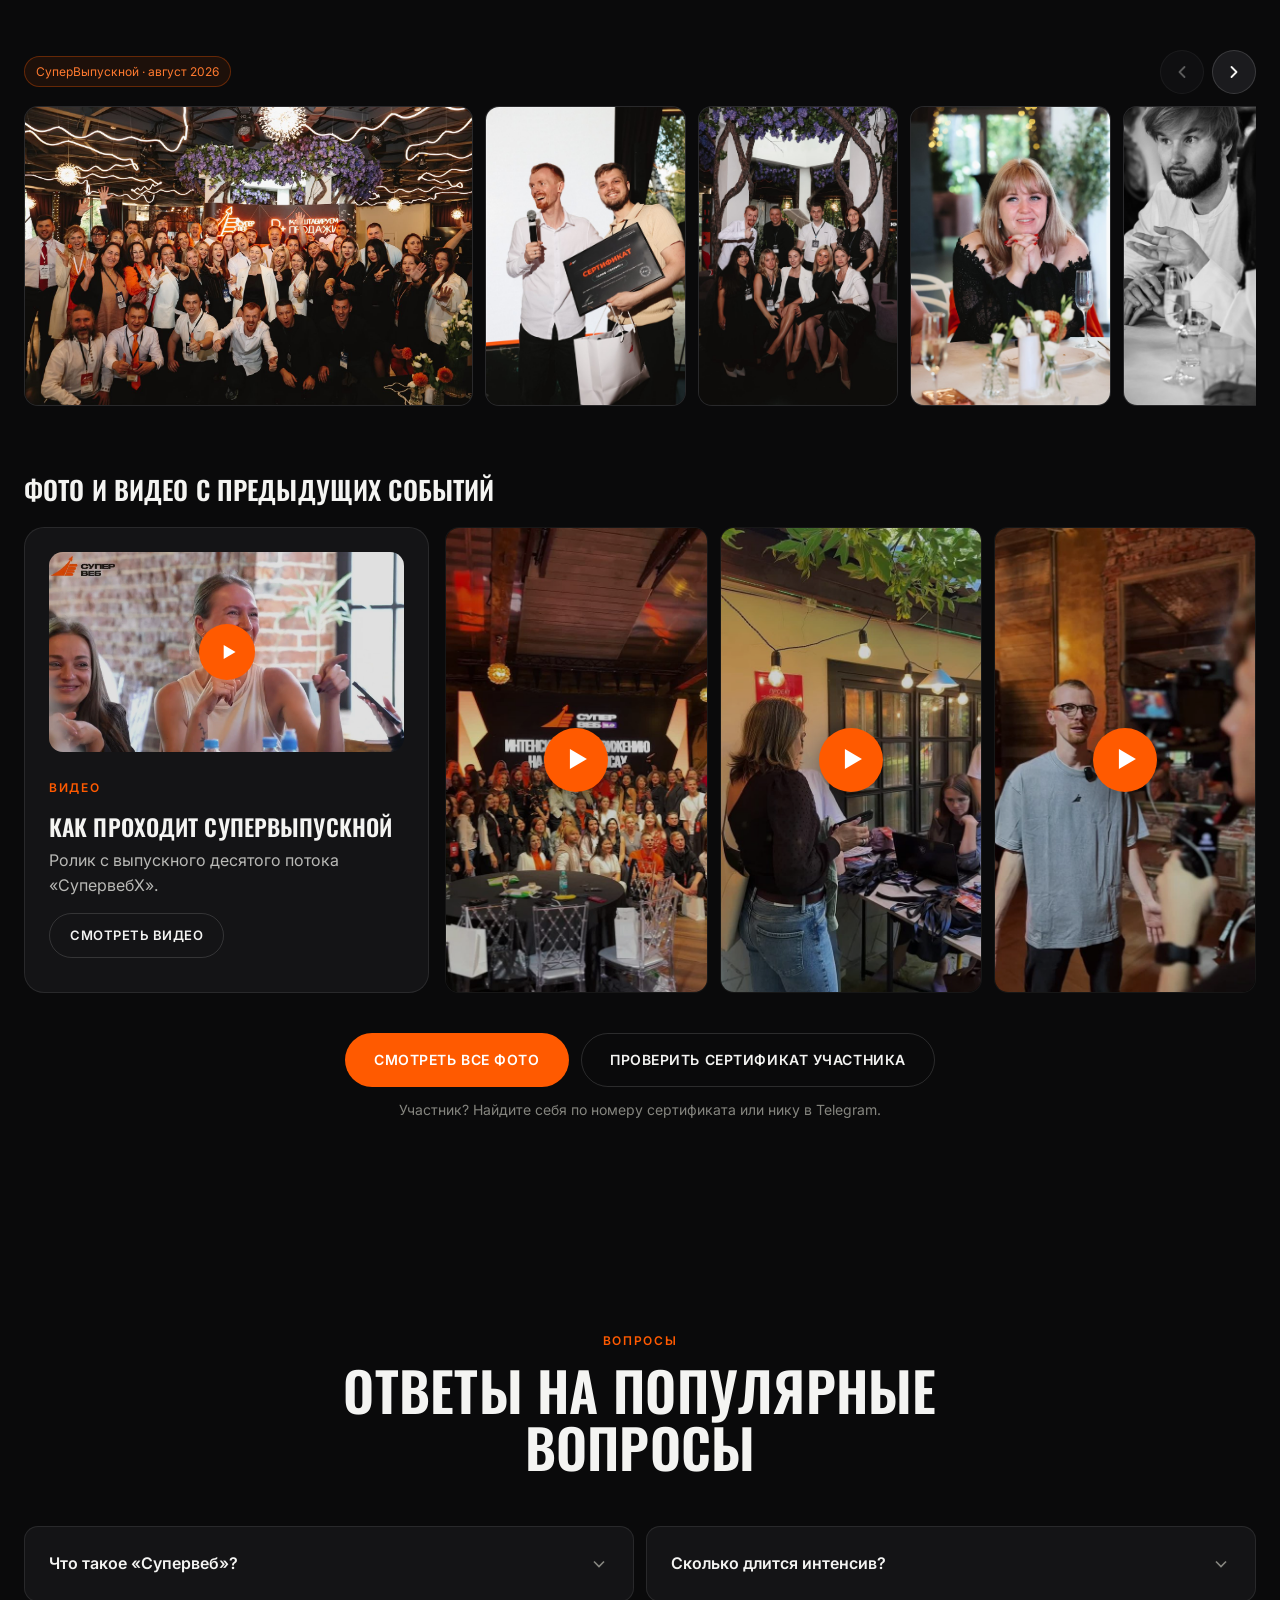
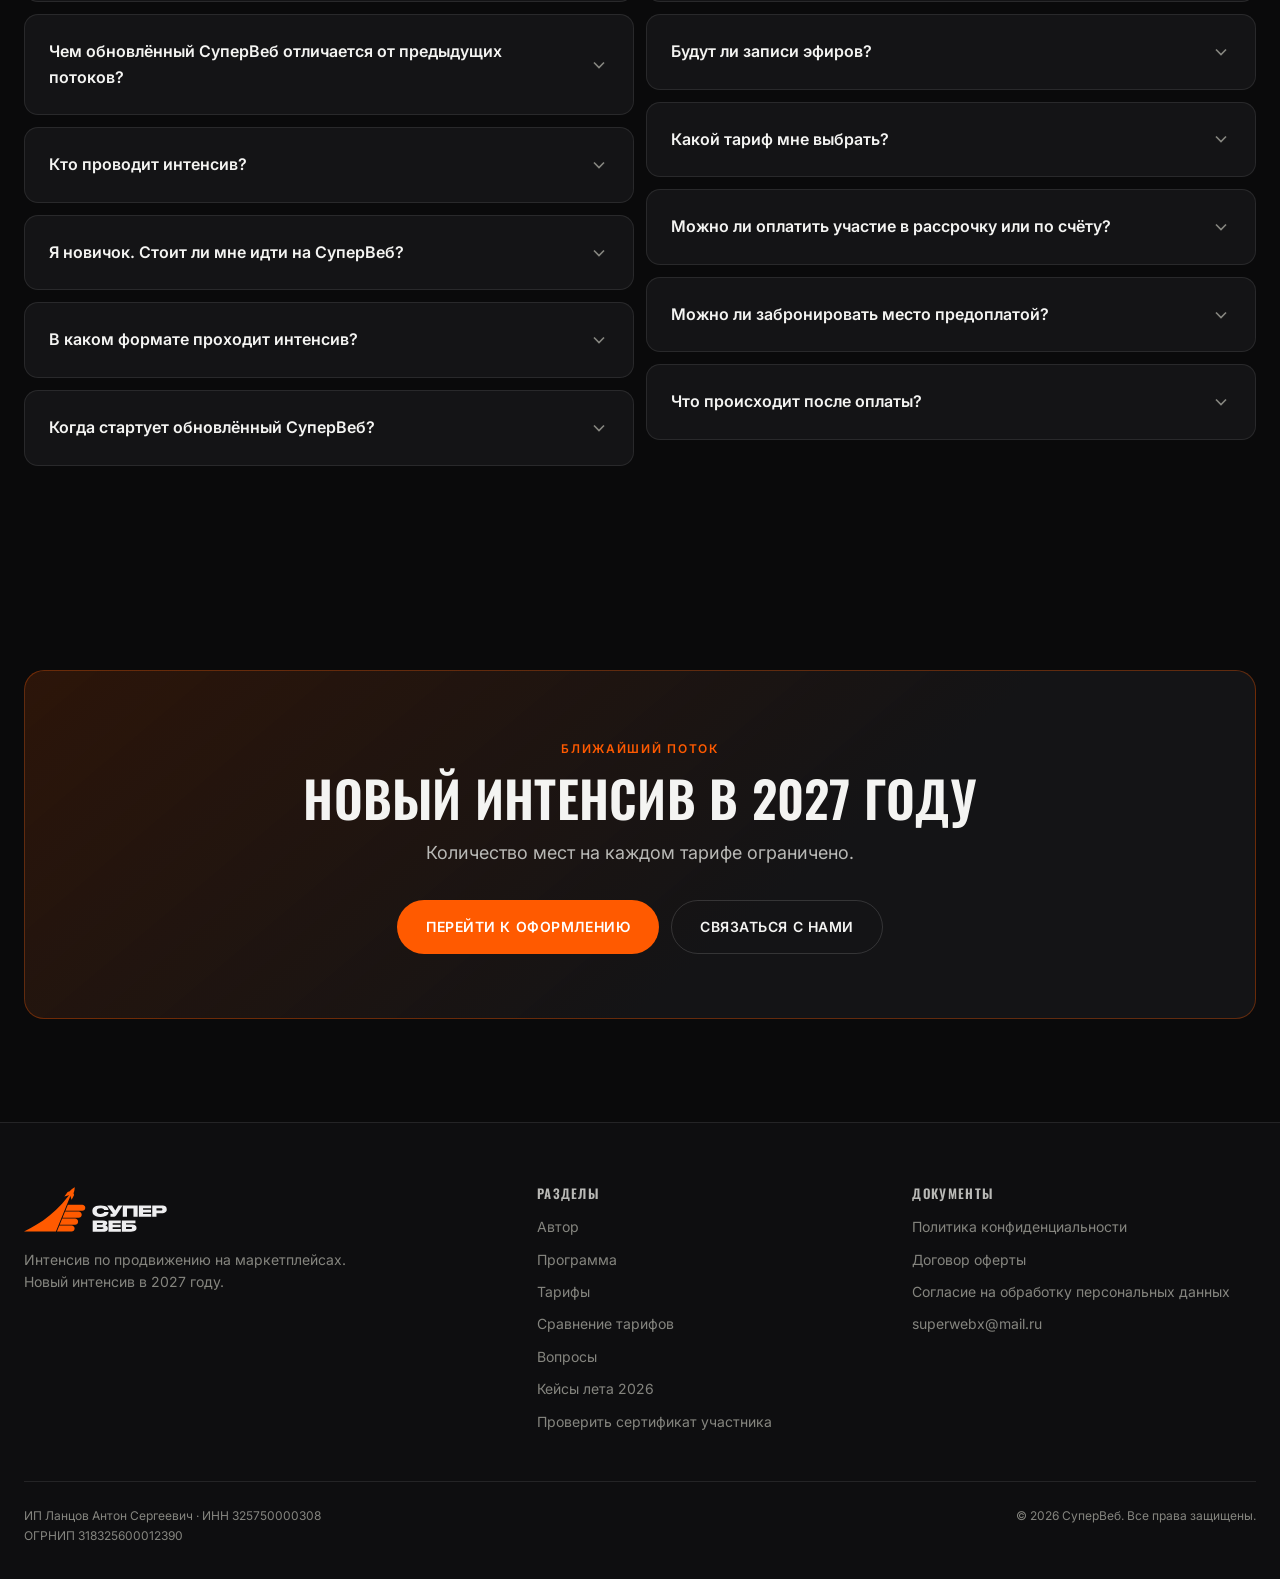
==== commit 24ec2787: "Фото Антона с докладом «Эволюция трафика» третьим в ленте об авторе Co-Authored-By: Claude Opus 5 <n" ====
--- a/index.html
+++ b/index.html
@@ -288,6 +288,7 @@
       <div class="strip" id="strip" tabindex="0" aria-label="Фотографии Антона Ланцова, листайте вправо">
         <figure class="strip__item"><img src="assets/img/gallery/n01.jpg" alt="Антон Ланцов на сцене с докладом «Эволюция трафика - методы привлечения покупателей 2026»" width="1200" height="800" loading="lazy" draggable="false"></figure>
         <figure class="strip__item"><img src="assets/img/gallery/n07.jpg" alt="Антон Ланцов на конференции Альфа-Банка" width="1200" height="800" loading="lazy" draggable="false"></figure>
+        <figure class="strip__item"><img src="assets/img/gallery/n11.jpg" alt="Антон Ланцов с докладом «Эволюция трафика» на Суровом Питерском форуме" width="1200" height="1798" loading="lazy" draggable="false"></figure>
         <figure class="strip__item"><img src="assets/img/gallery/n04.jpg" alt="Антон Ланцов на CPC Forum Moscow 2026 - доклад о стоимости покупателя" width="1200" height="800" loading="lazy" draggable="false"></figure>
         <figure class="strip__item"><img src="assets/img/gallery/n06.jpg" alt="Антон Ланцов на сцене TGCONF" width="1200" height="800" loading="lazy" draggable="false"></figure>
         <figure class="strip__item"><img src="assets/img/gallery/n08.jpg" alt="Антон Ланцов на интенсиве для селлеров СберБизнес" width="960" height="1225" loading="lazy" draggable="false"></figure>
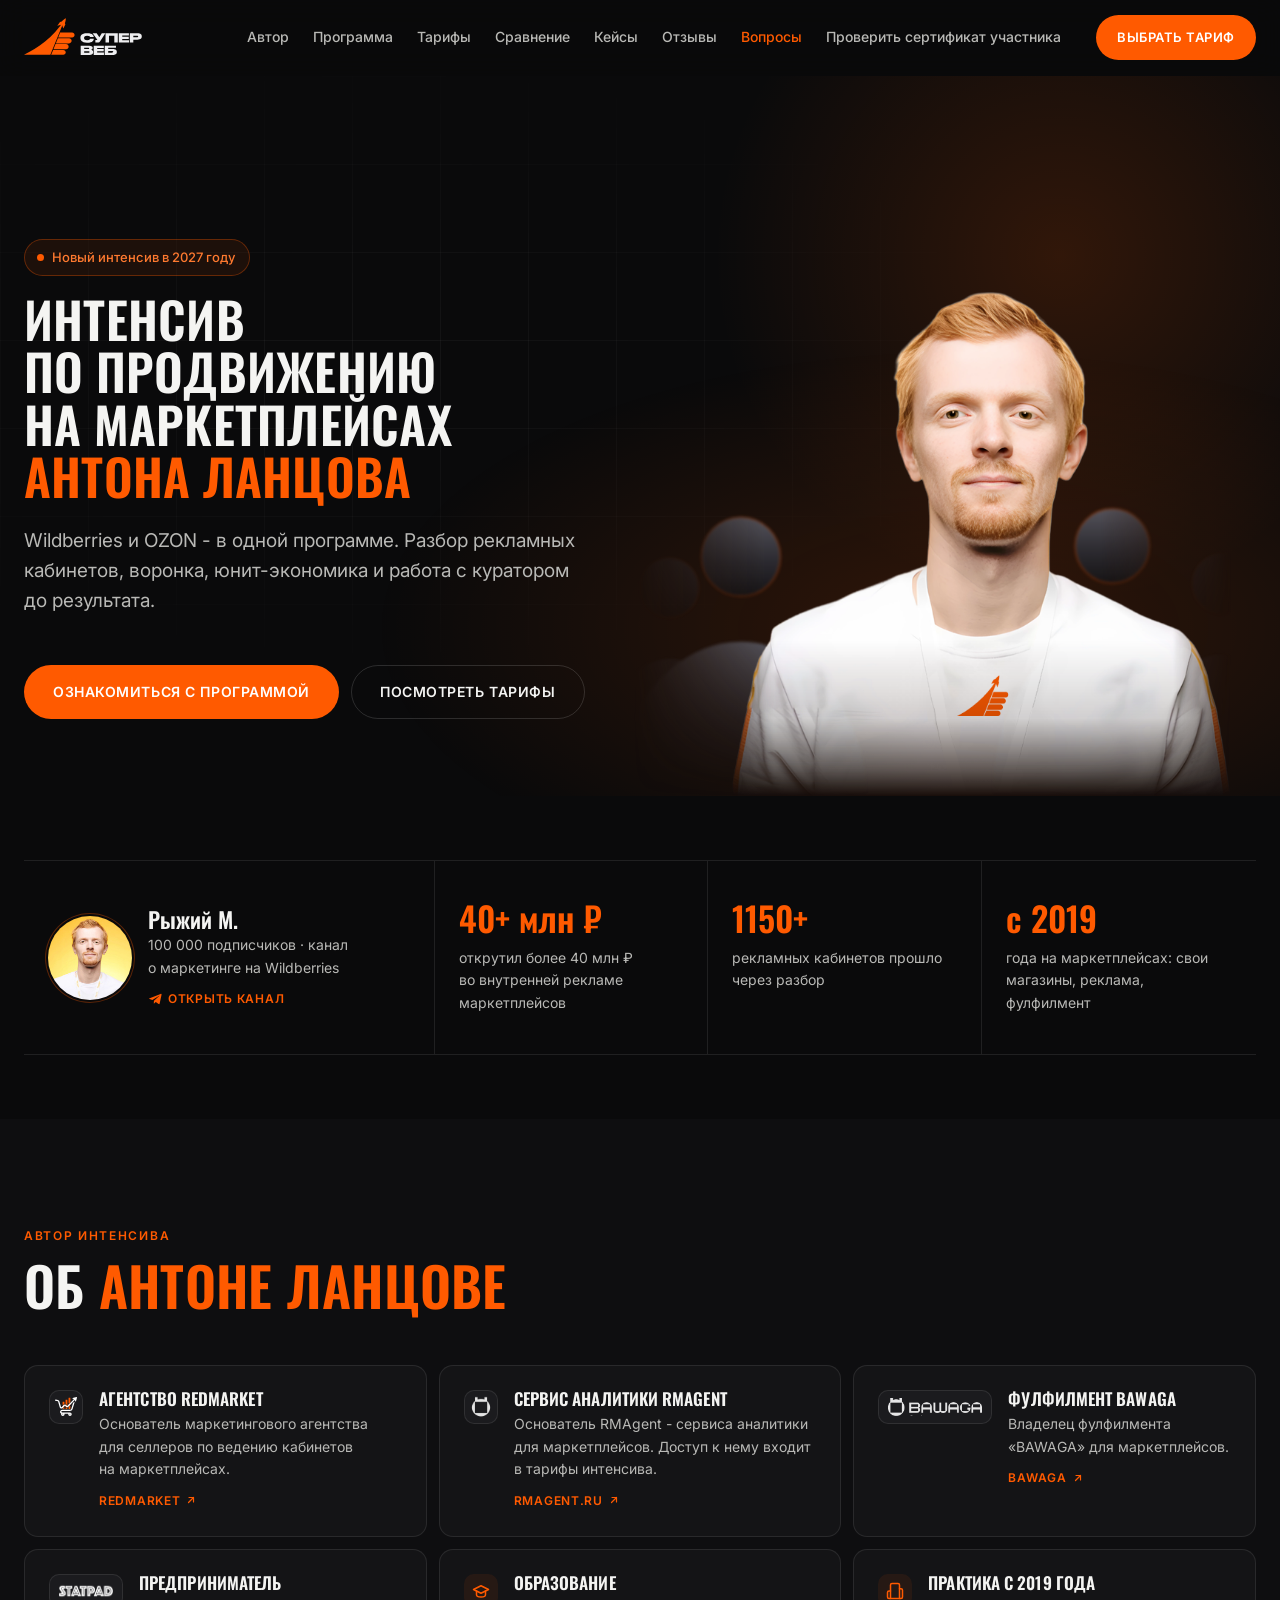
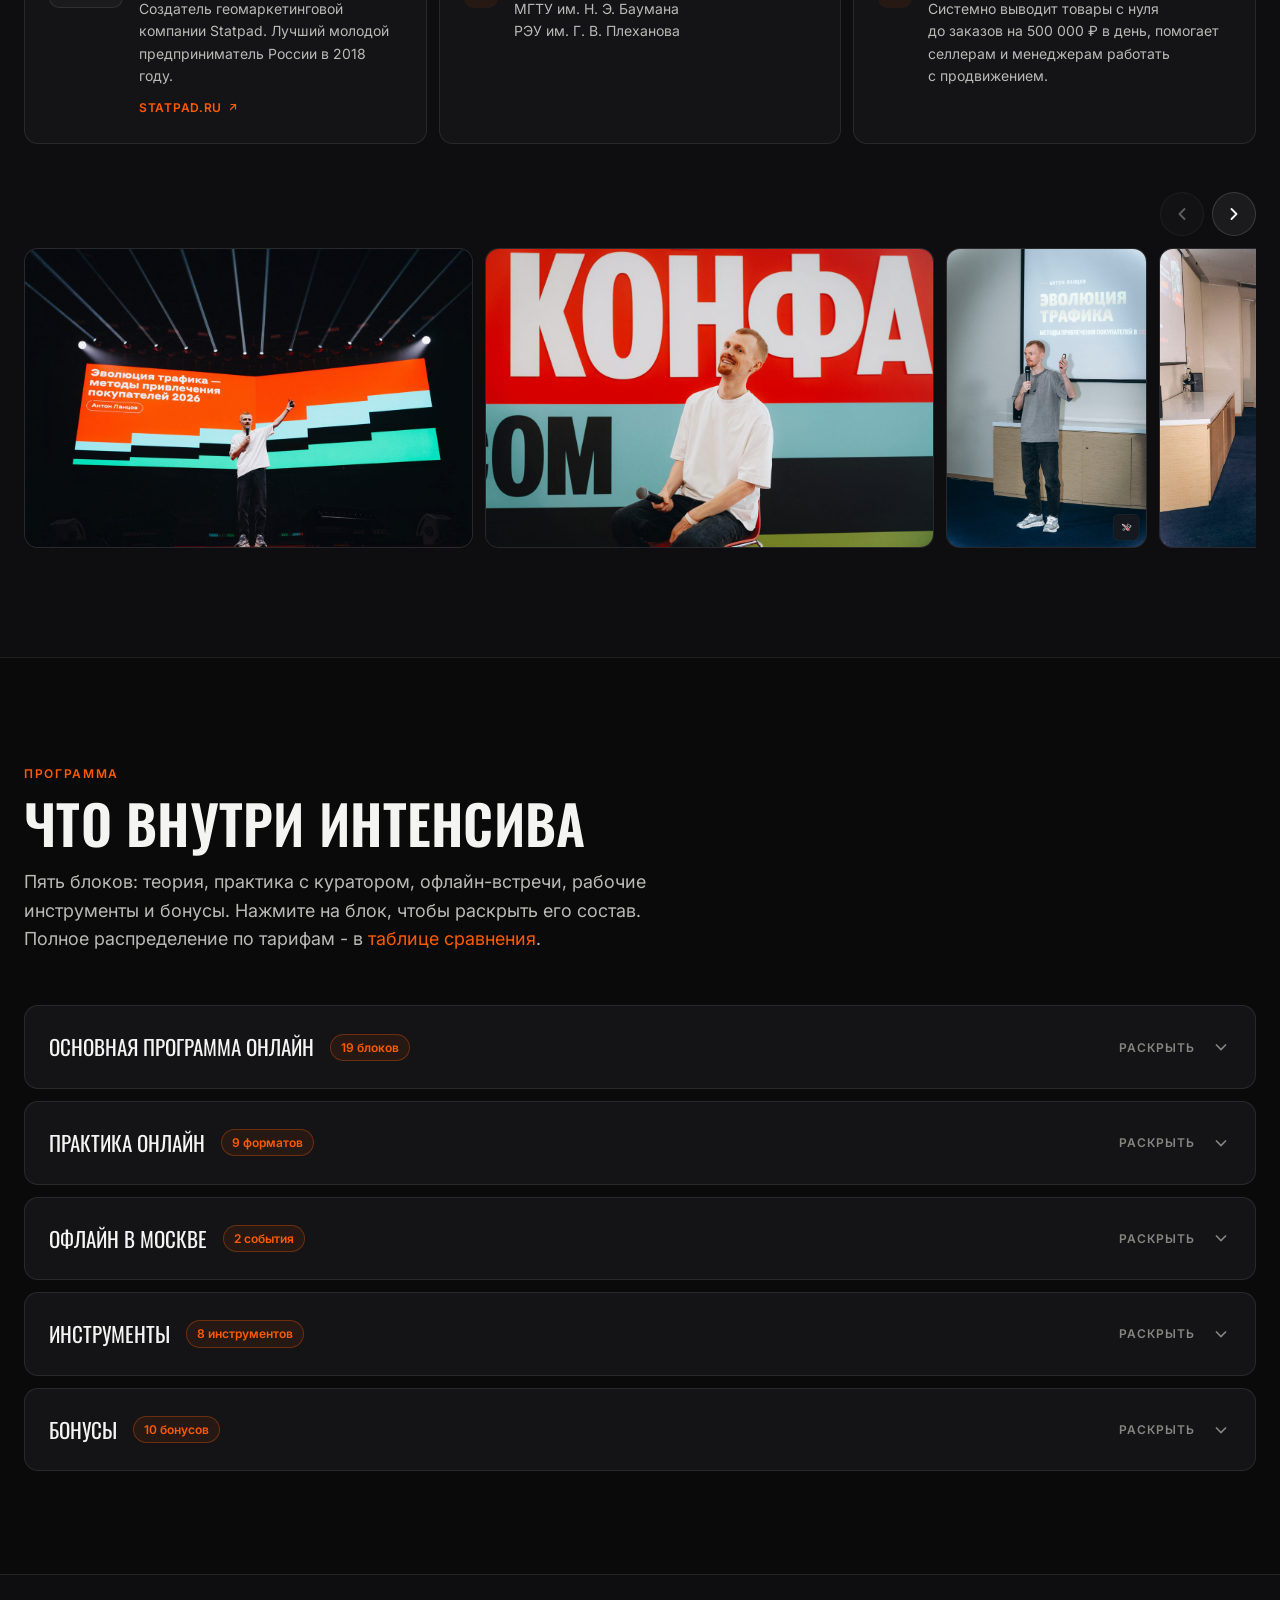
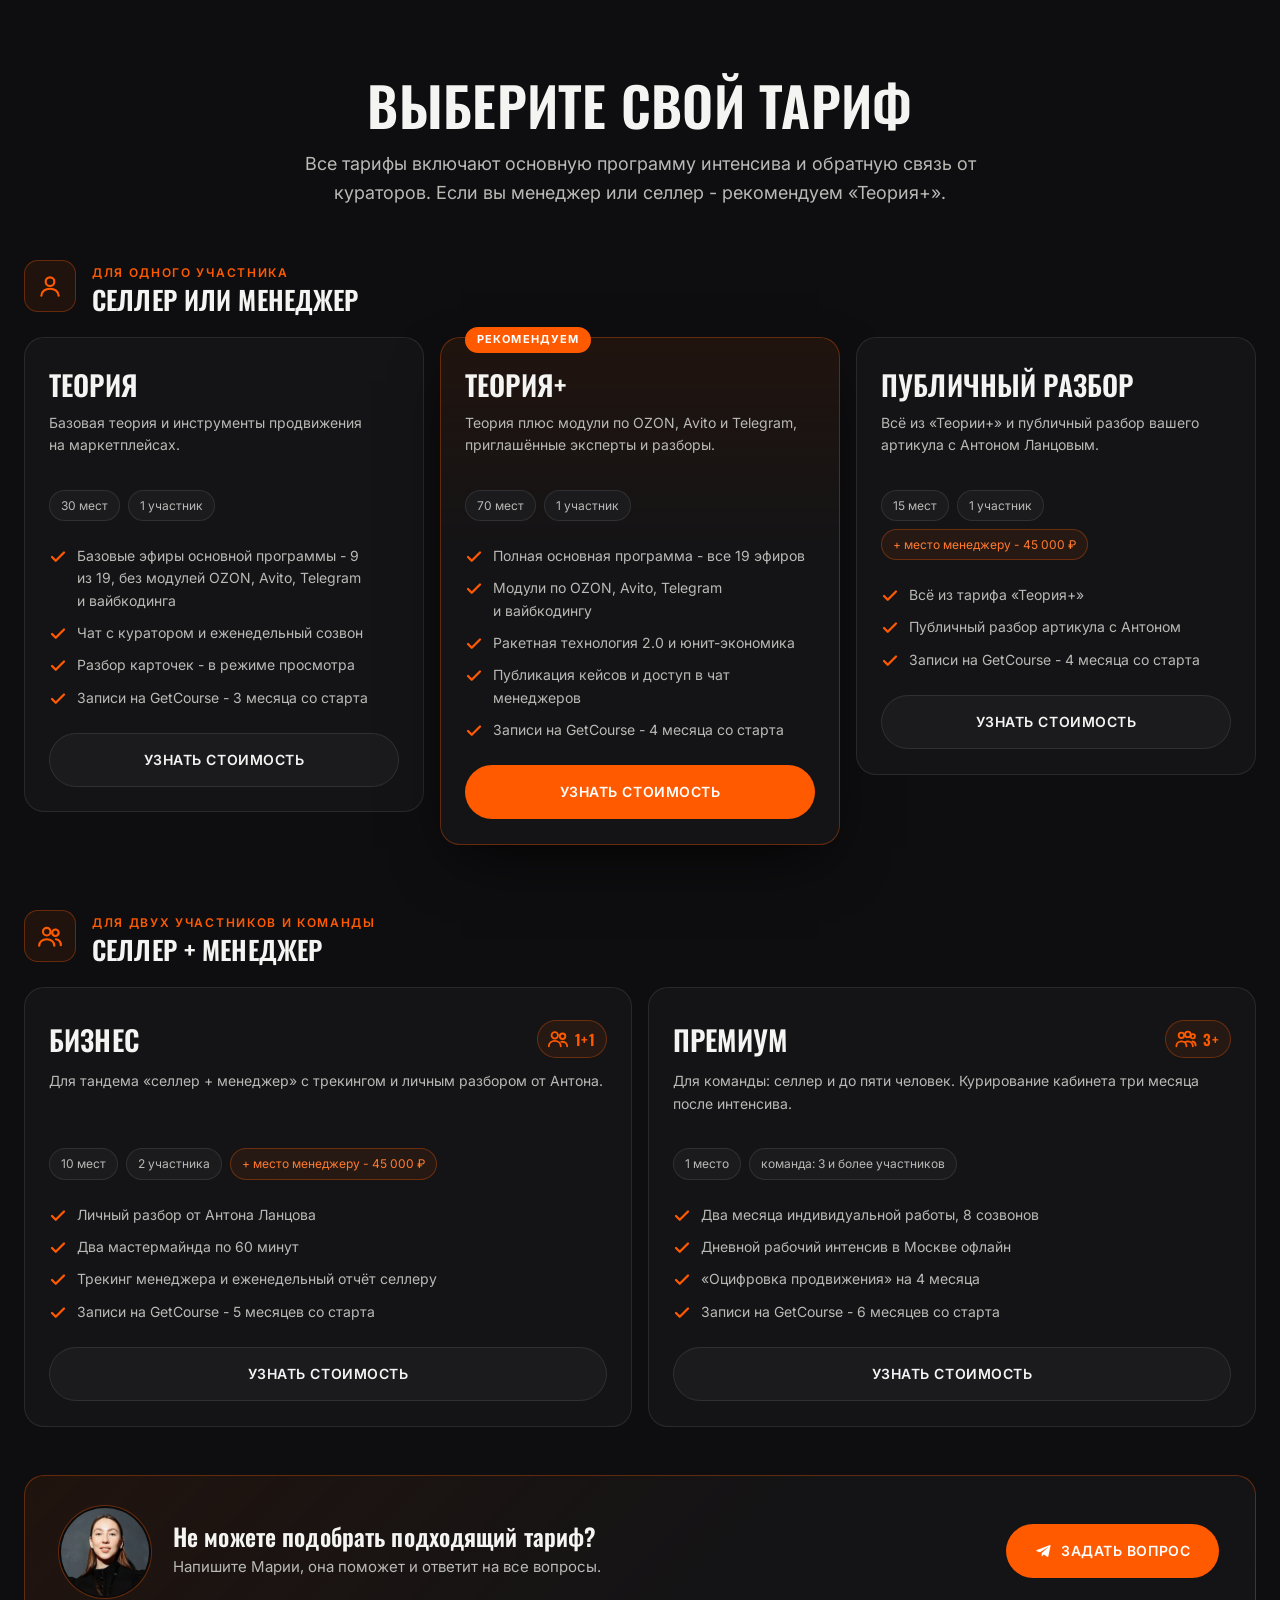
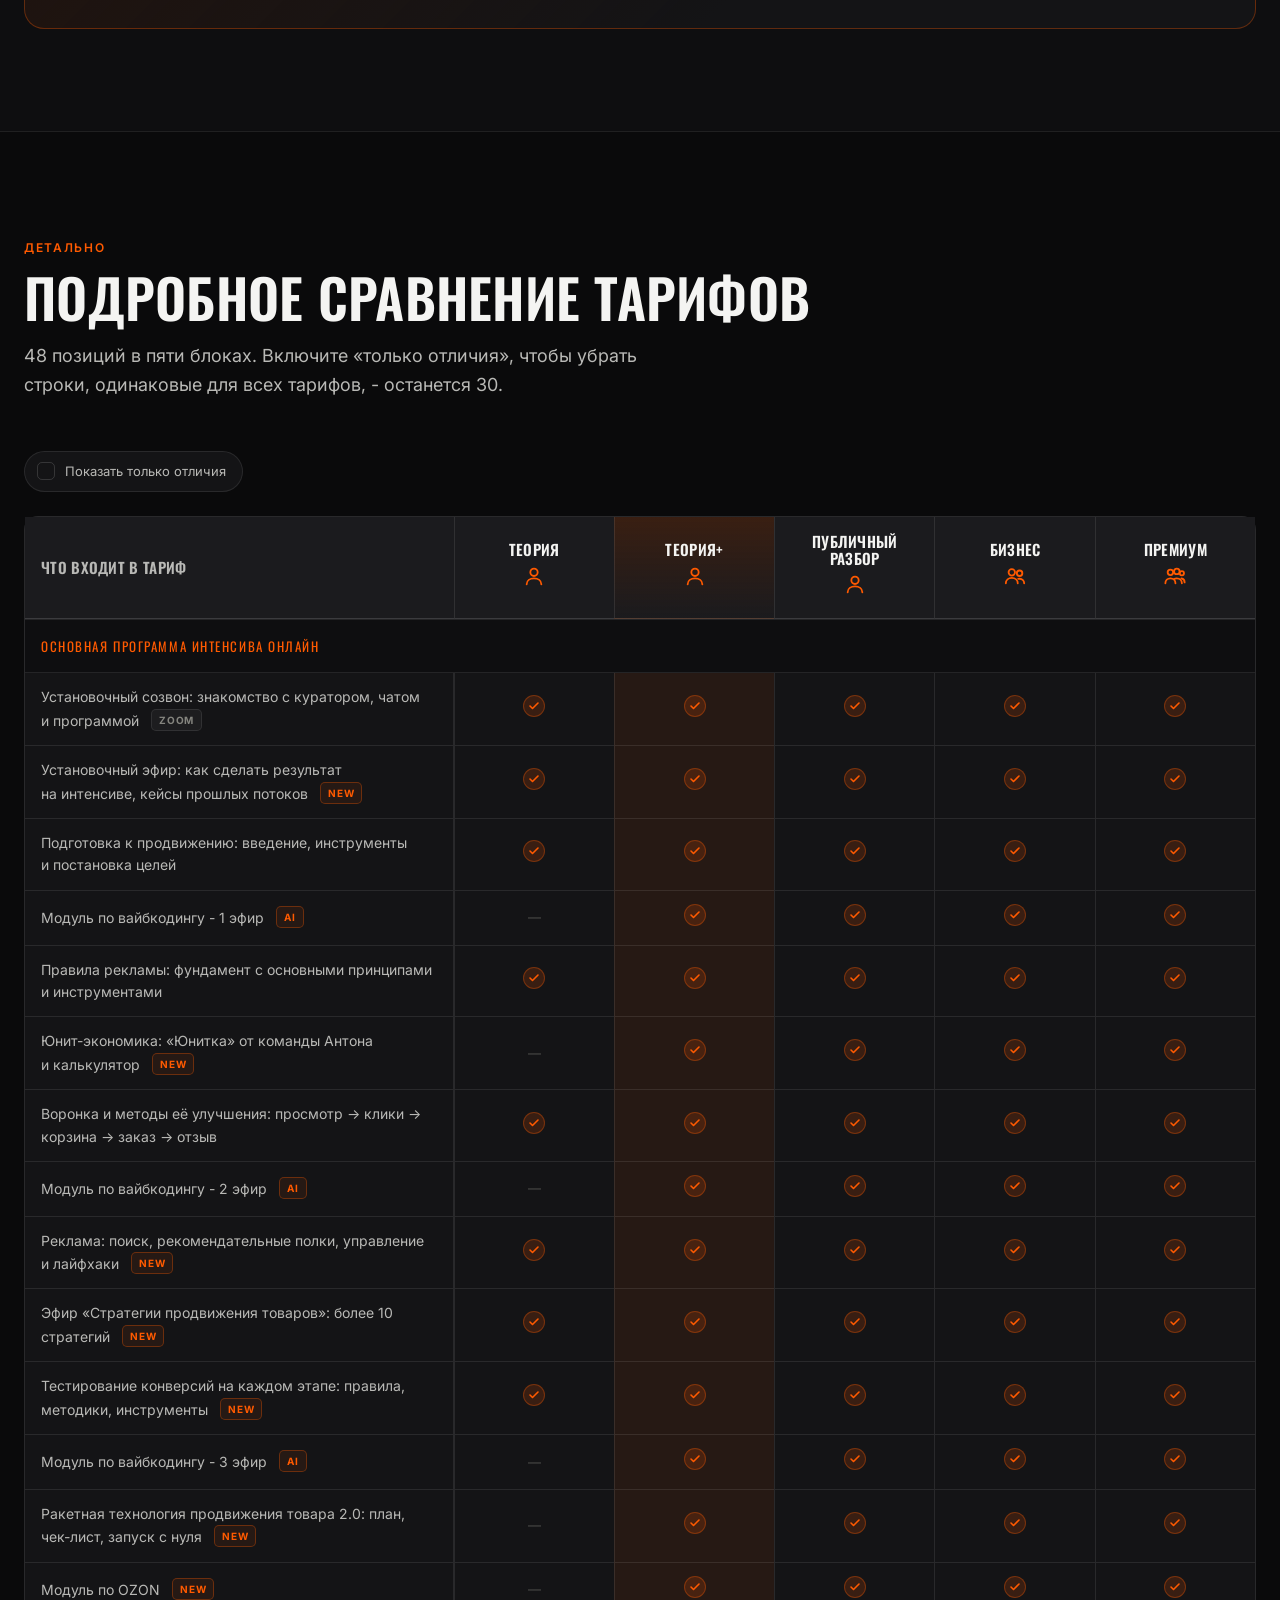
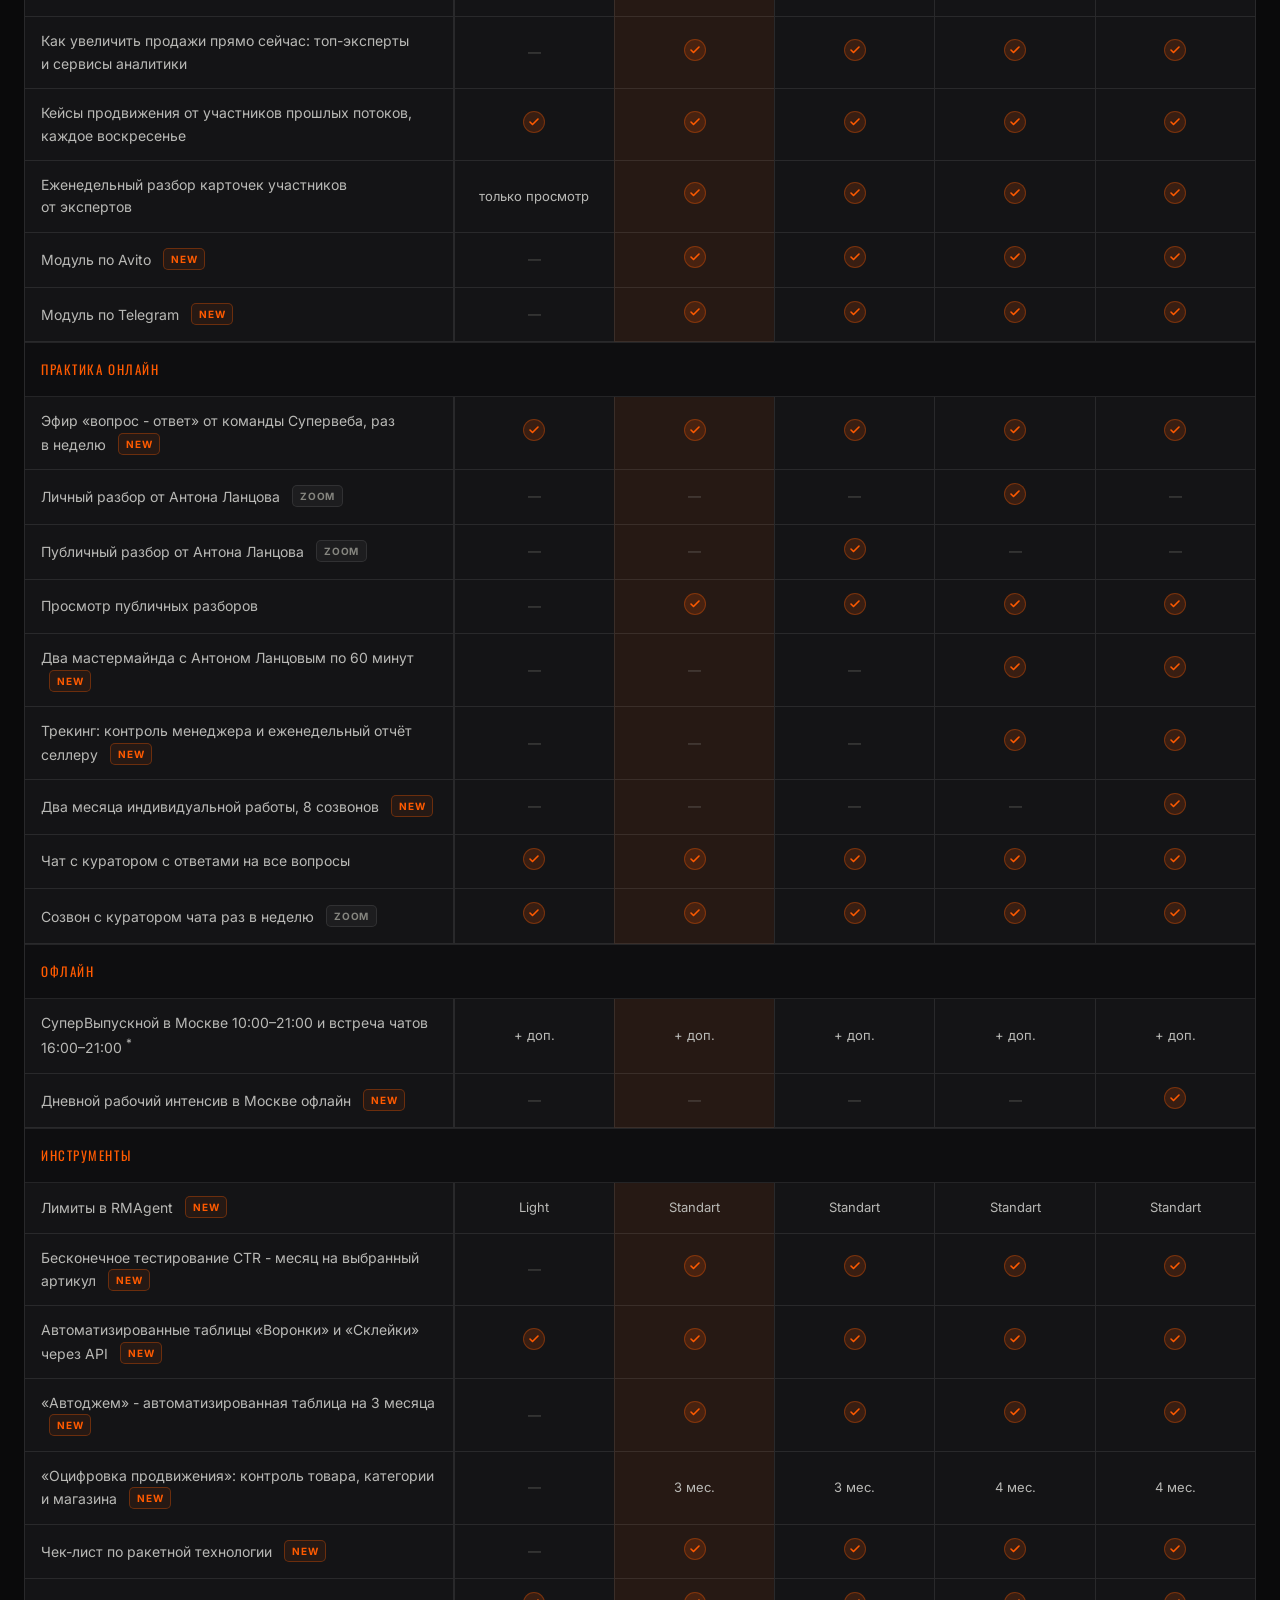
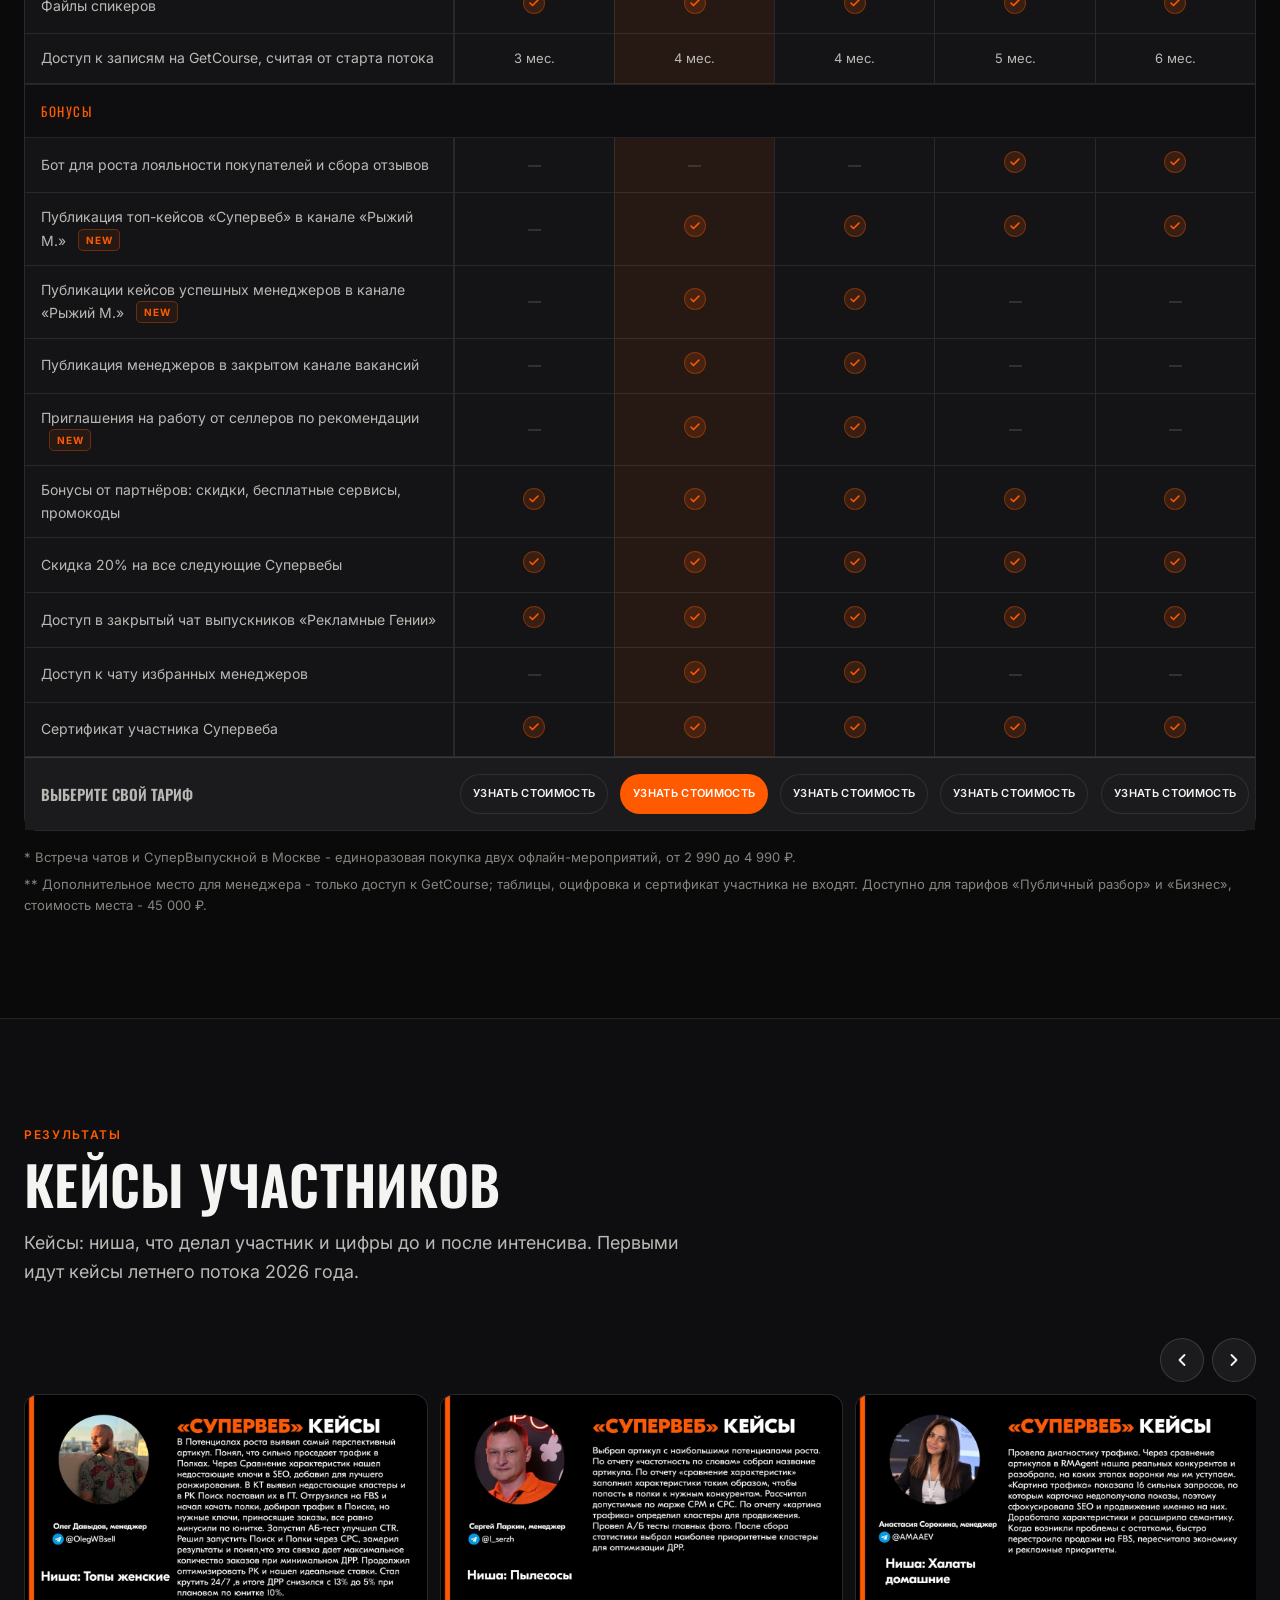
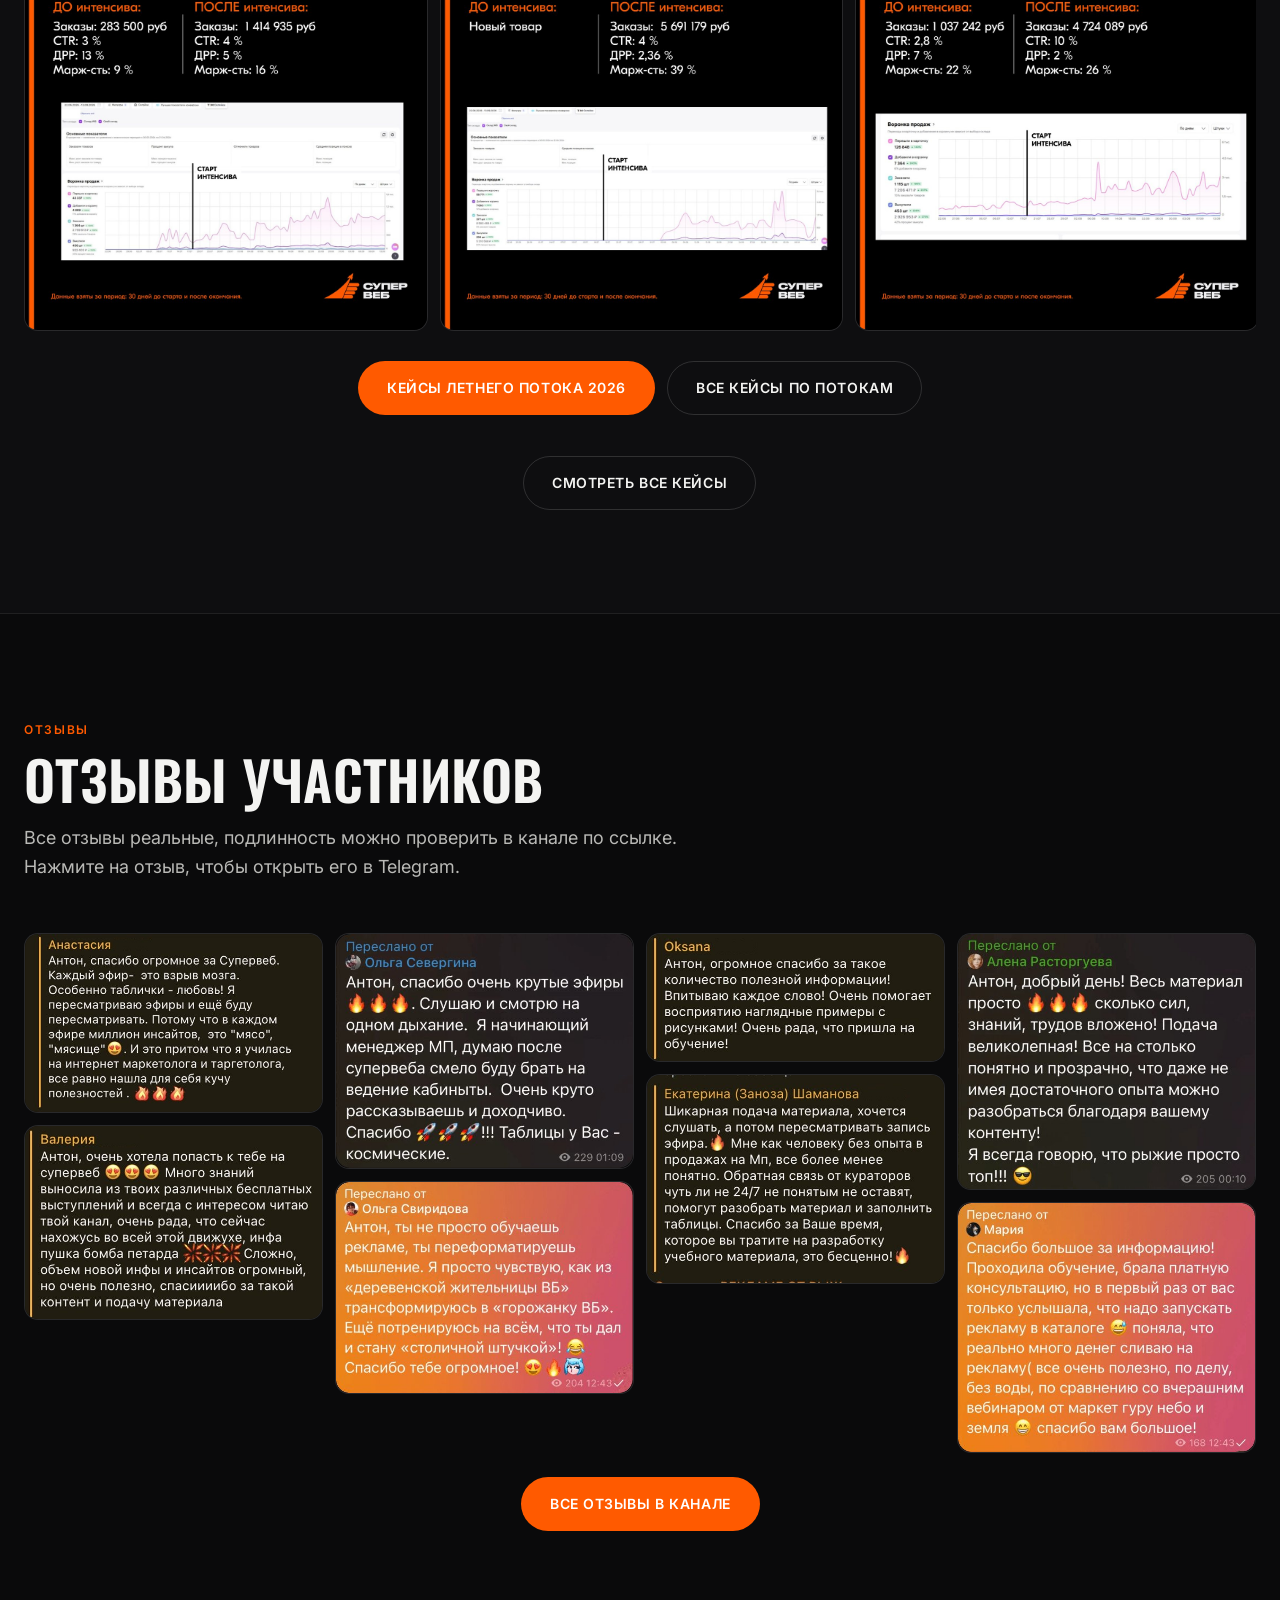
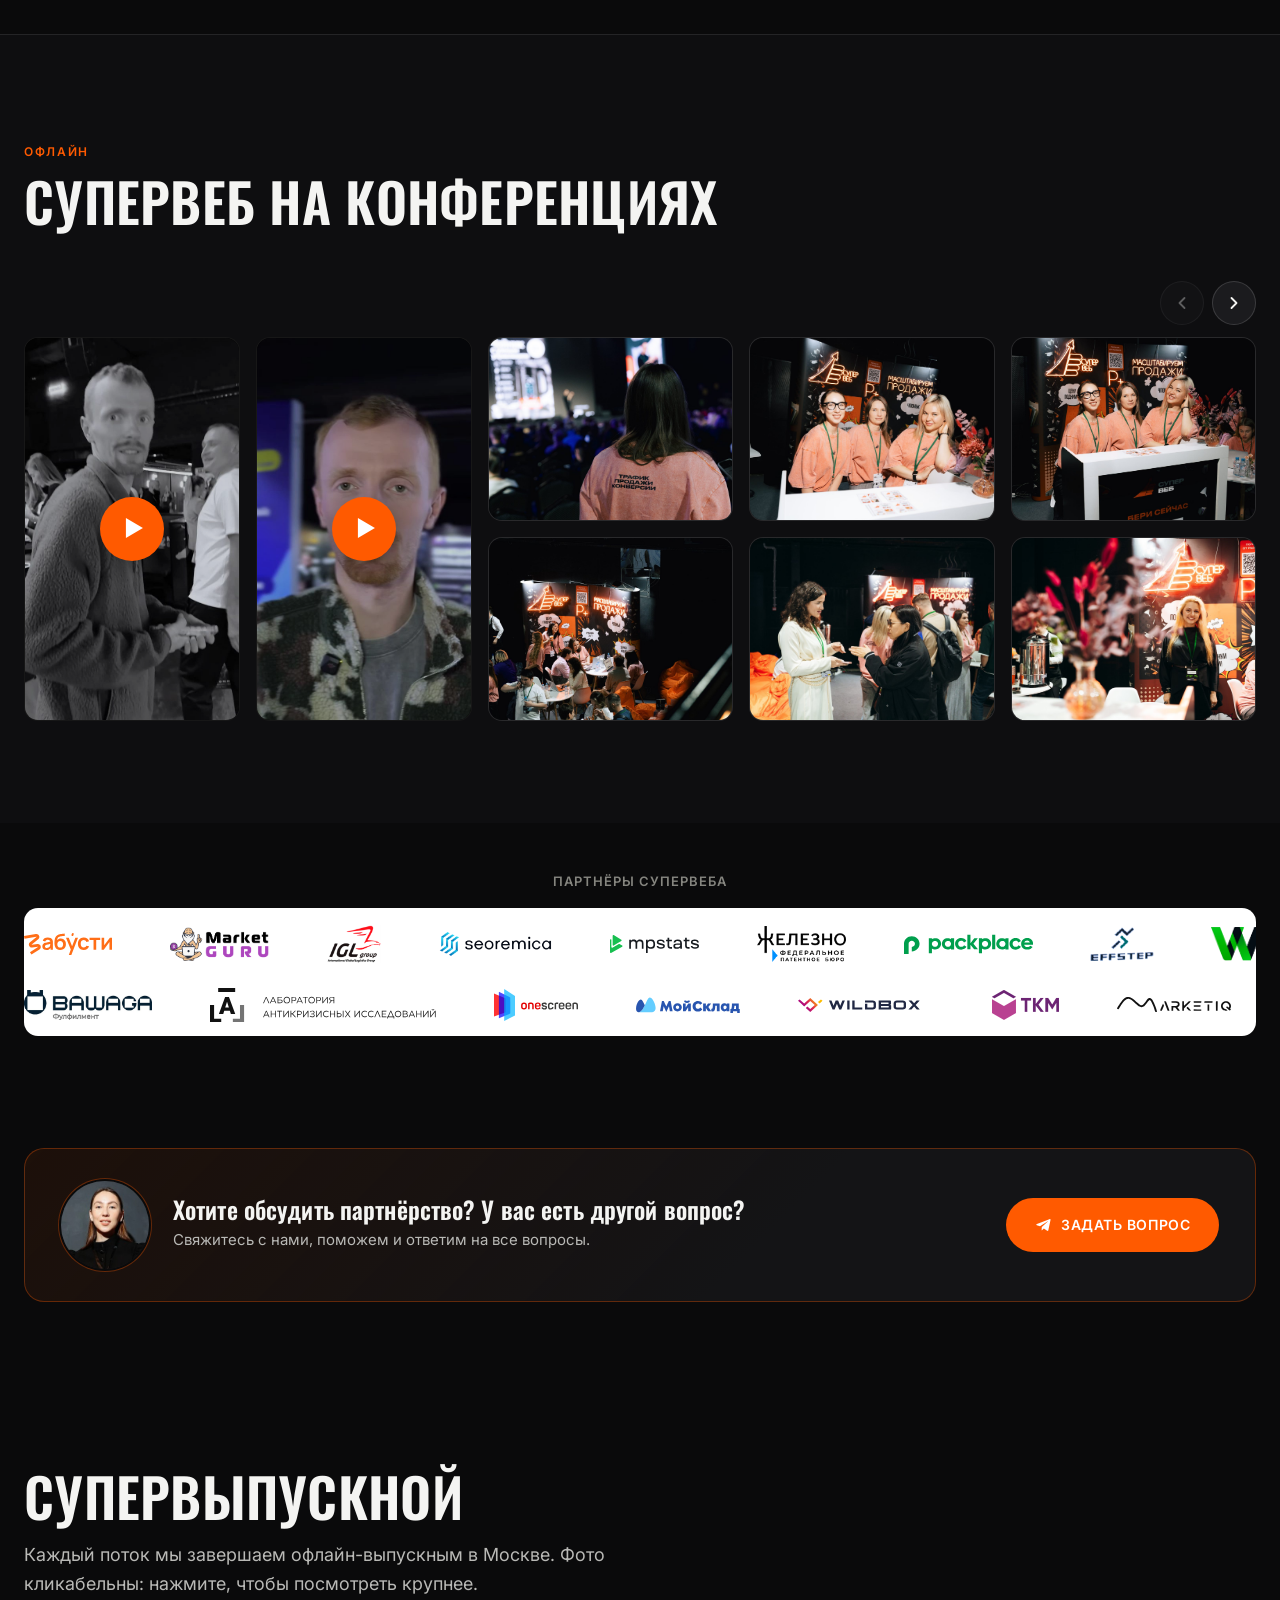
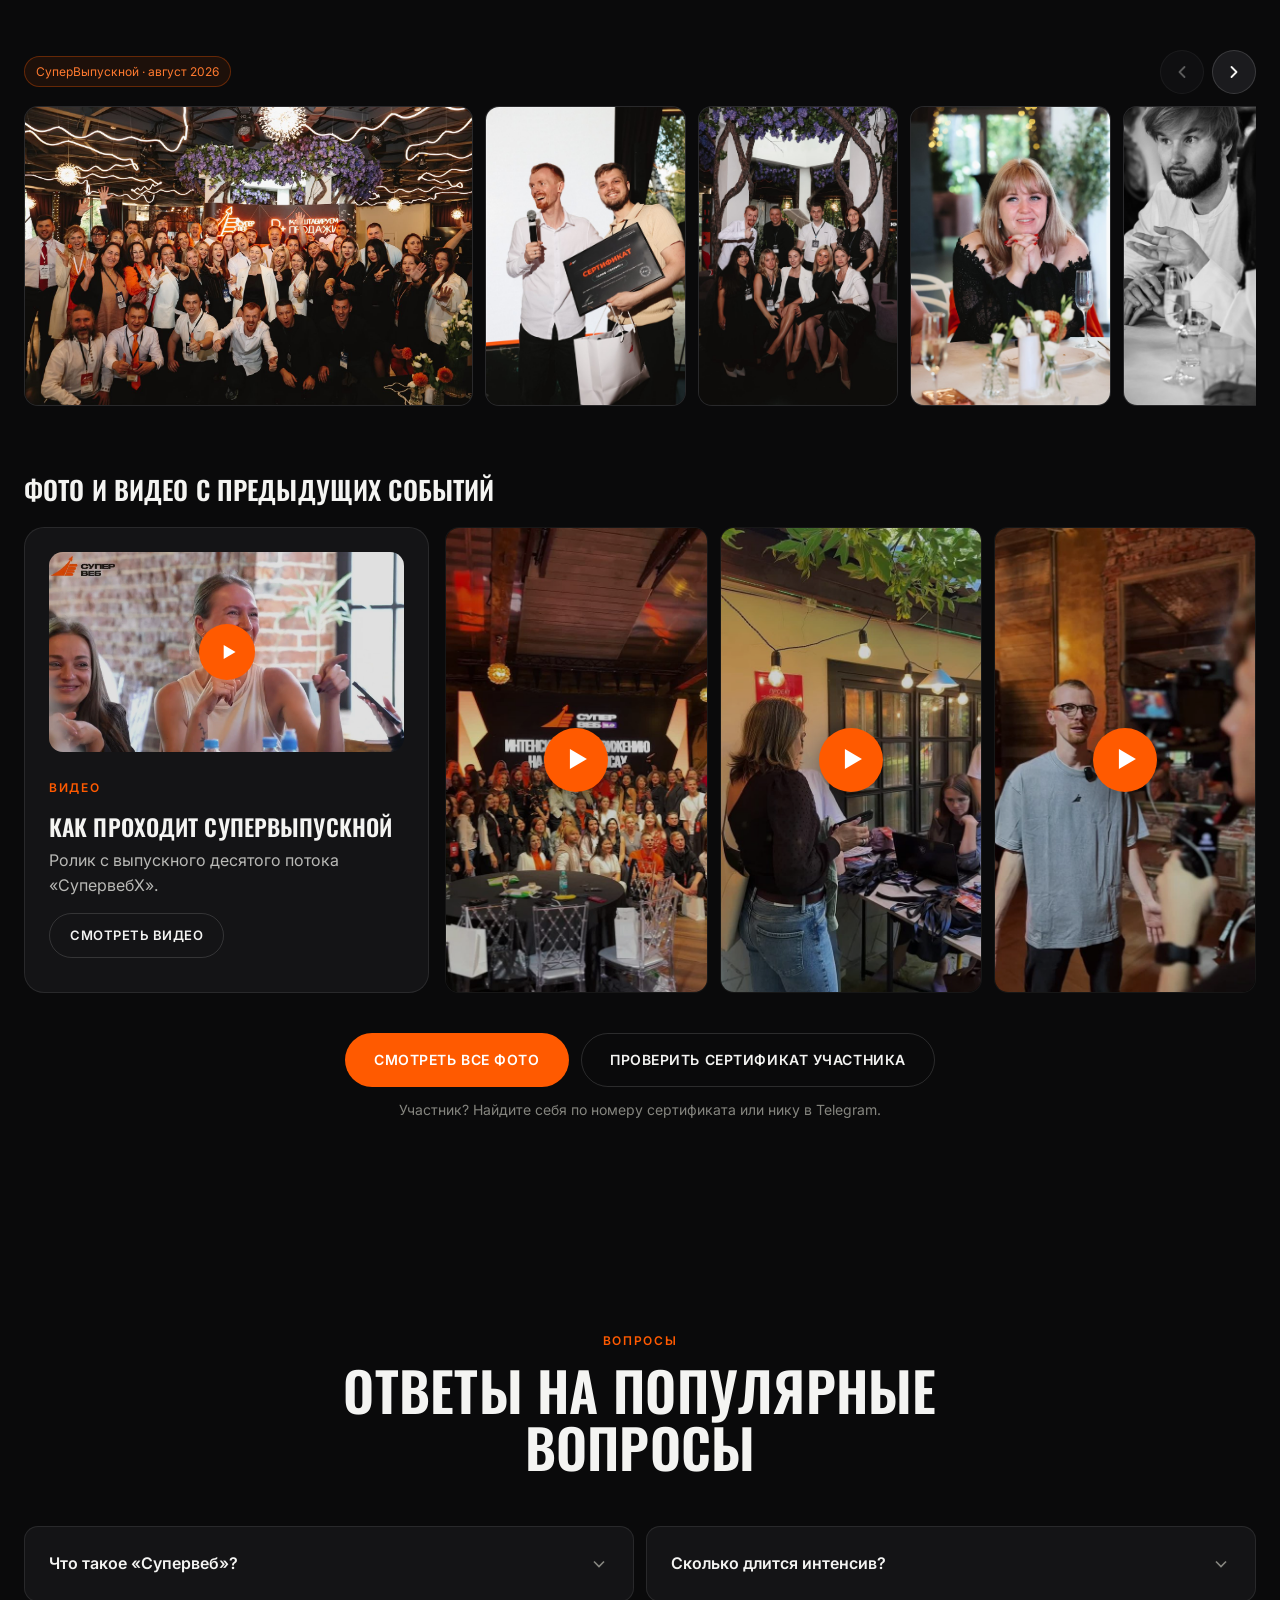
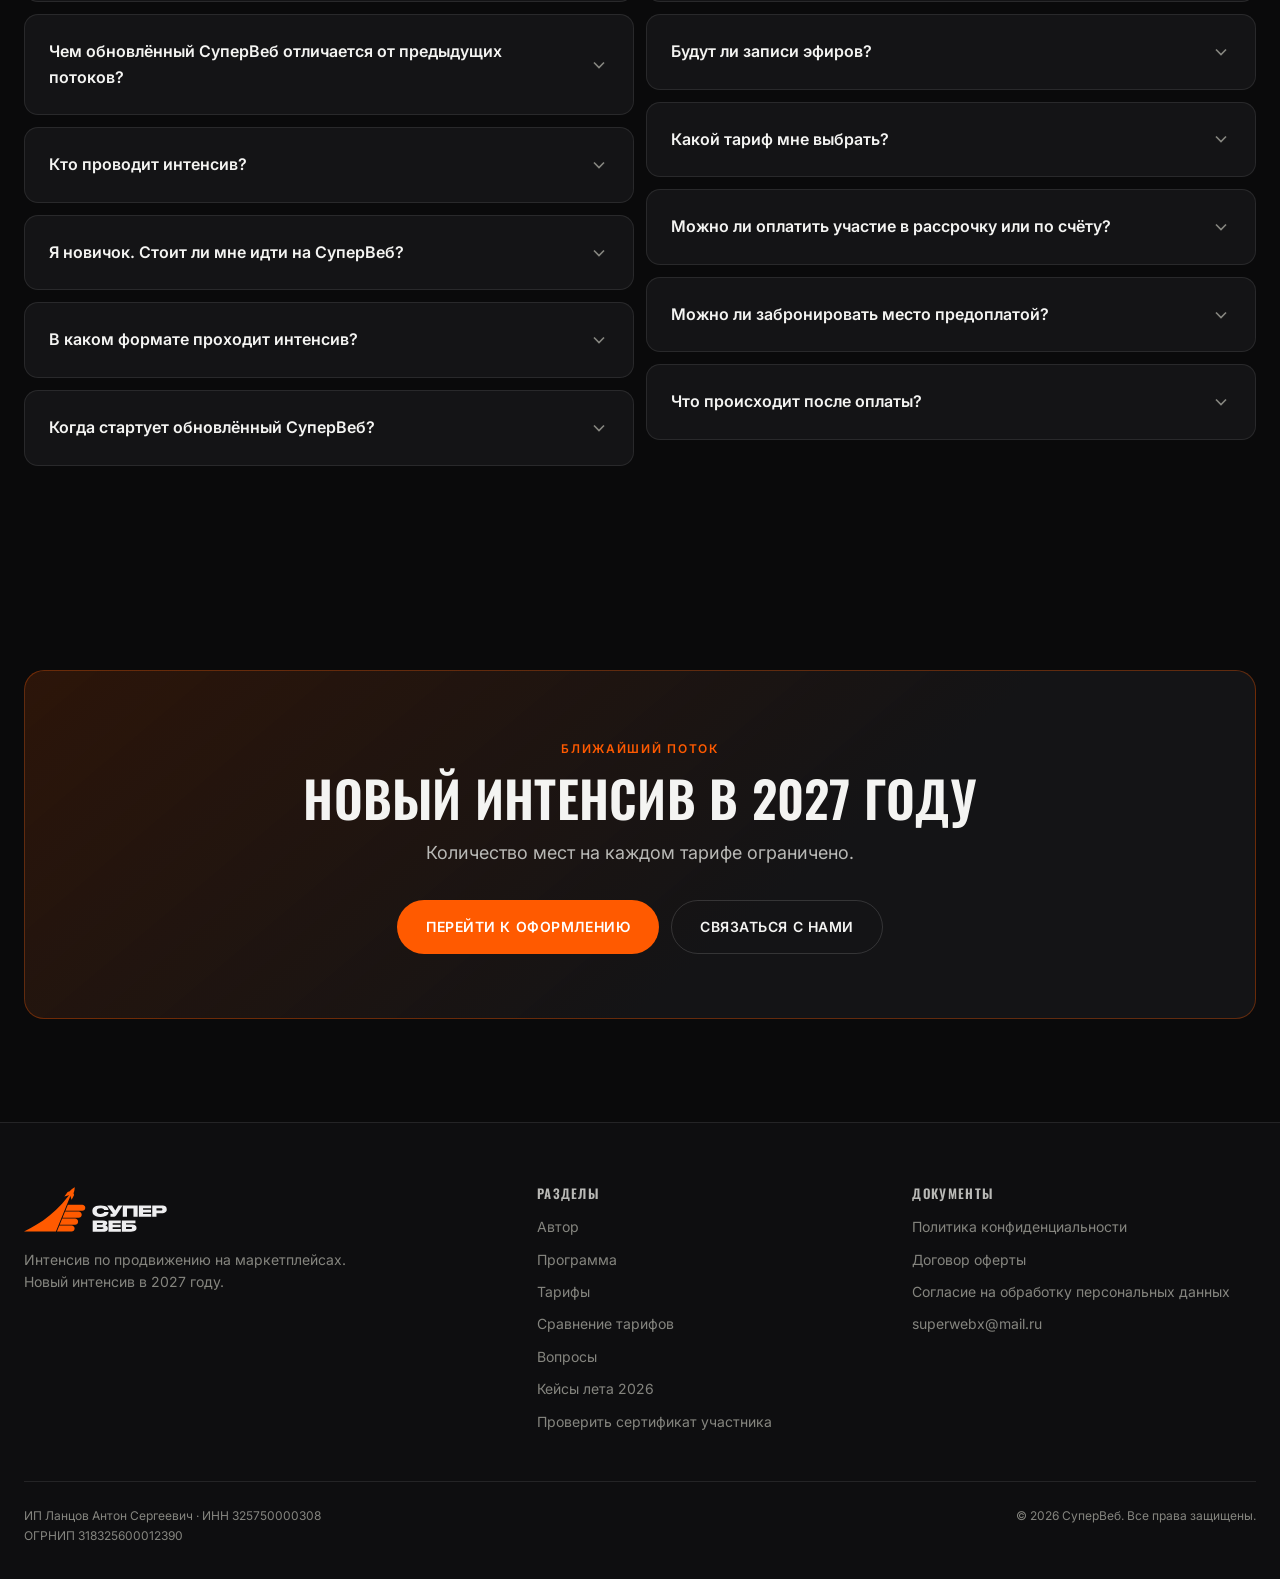
==== commit 421e6a47: "Фото с Сурового Питерского форума с логотипом, новое первое фото в ленте конференций Co-Authored-By:" ====
--- a/index.html
+++ b/index.html
@@ -289,6 +289,7 @@
         <figure class="strip__item"><img src="assets/img/gallery/n01.jpg" alt="Антон Ланцов на сцене с докладом «Эволюция трафика - методы привлечения покупателей 2026»" width="1200" height="800" loading="lazy" draggable="false"></figure>
         <figure class="strip__item"><img src="assets/img/gallery/n07.jpg" alt="Антон Ланцов на конференции Альфа-Банка" width="1200" height="800" loading="lazy" draggable="false"></figure>
         <figure class="strip__item"><img src="assets/img/gallery/n11.jpg" alt="Антон Ланцов с докладом «Эволюция трафика» на Суровом Питерском форуме" width="1200" height="1798" loading="lazy" draggable="false"></figure>
+        <figure class="strip__item"><img src="assets/img/gallery/n12.jpg" alt="Антон Ланцов выступает перед залом на Суровом Питерском форуме" width="1400" height="935" loading="lazy" draggable="false"></figure>
         <figure class="strip__item"><img src="assets/img/gallery/n04.jpg" alt="Антон Ланцов на CPC Forum Moscow 2026 - доклад о стоимости покупателя" width="1200" height="800" loading="lazy" draggable="false"></figure>
         <figure class="strip__item"><img src="assets/img/gallery/n06.jpg" alt="Антон Ланцов на сцене TGCONF" width="1200" height="800" loading="lazy" draggable="false"></figure>
         <figure class="strip__item"><img src="assets/img/gallery/n08.jpg" alt="Антон Ланцов на интенсиве для селлеров СберБизнес" width="960" height="1225" loading="lazy" draggable="false"></figure>
@@ -976,7 +977,7 @@
           </div>
         </div>
         <div class="strip strip--conf" tabindex="0" aria-label="Фото с конференций, листайте вправо">
-          <a class="strip__item" href="assets/img/conf/c24.jpg" data-lightbox="conf"><img src="assets/img/conf/c24.jpg" alt="Разбор рекламного кабинета на стенде СуперВеб" width="1400" height="933" loading="lazy" draggable="false"></a>
+          <a class="strip__item" href="assets/img/conf/c32.jpg" data-lightbox="conf"><img src="assets/img/conf/c32.jpg" alt="Зал конференции, участница в футболке СуперВеб" width="1400" height="2100" loading="lazy" draggable="false"></a>
           <a class="strip__item" href="assets/img/conf/c28.jpg" data-lightbox="conf"><img src="assets/img/conf/c28.jpg" alt="Гости конференции у стенда СуперВеб" width="1400" height="2100" loading="lazy" draggable="false"></a>
           <a class="strip__item" href="assets/img/conf/c21.jpg" data-lightbox="conf"><img src="assets/img/conf/c21.jpg" alt="Команда СуперВеб на стенде конференции" width="1400" height="933" loading="lazy" draggable="false"></a>
           <a class="strip__item" href="assets/img/conf/c26.jpg" data-lightbox="conf"><img src="assets/img/conf/c26.jpg" alt="Нетворкинг у стенда СуперВеб" width="1400" height="933" loading="lazy" draggable="false"></a>
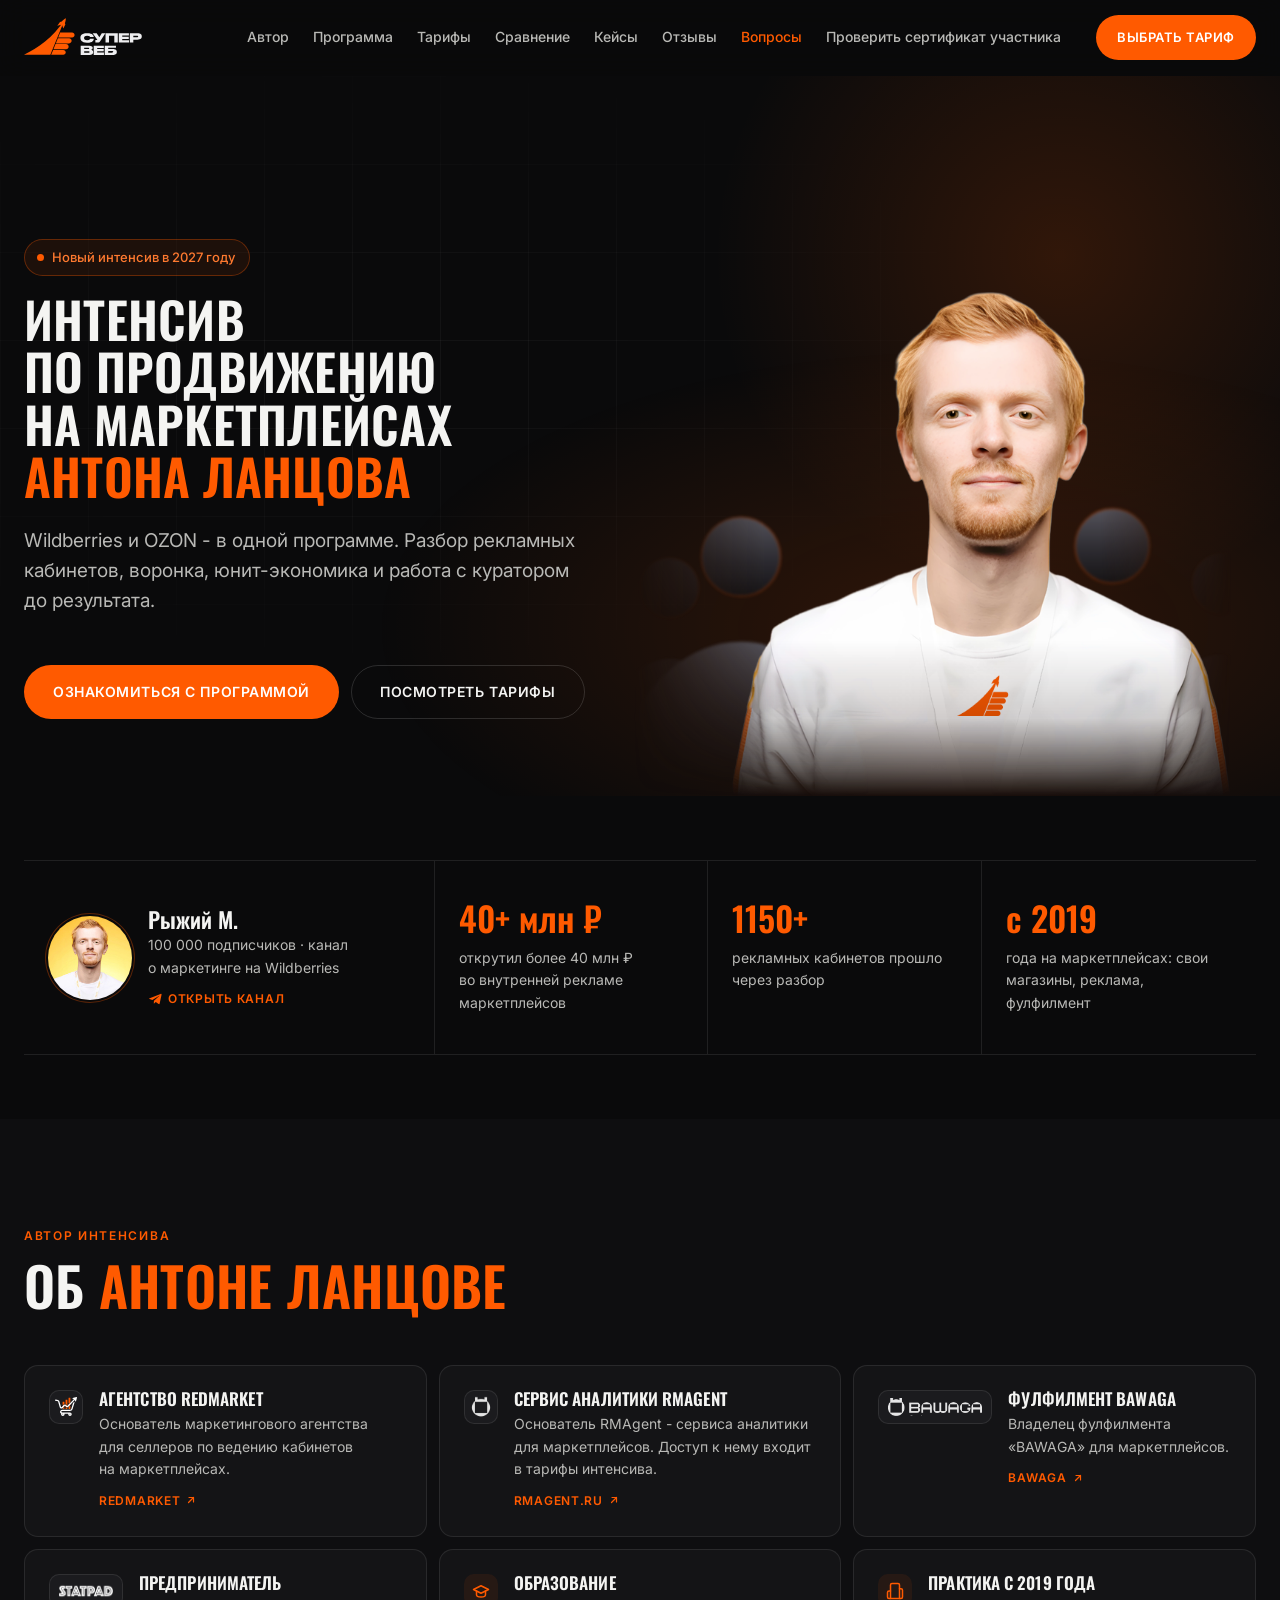
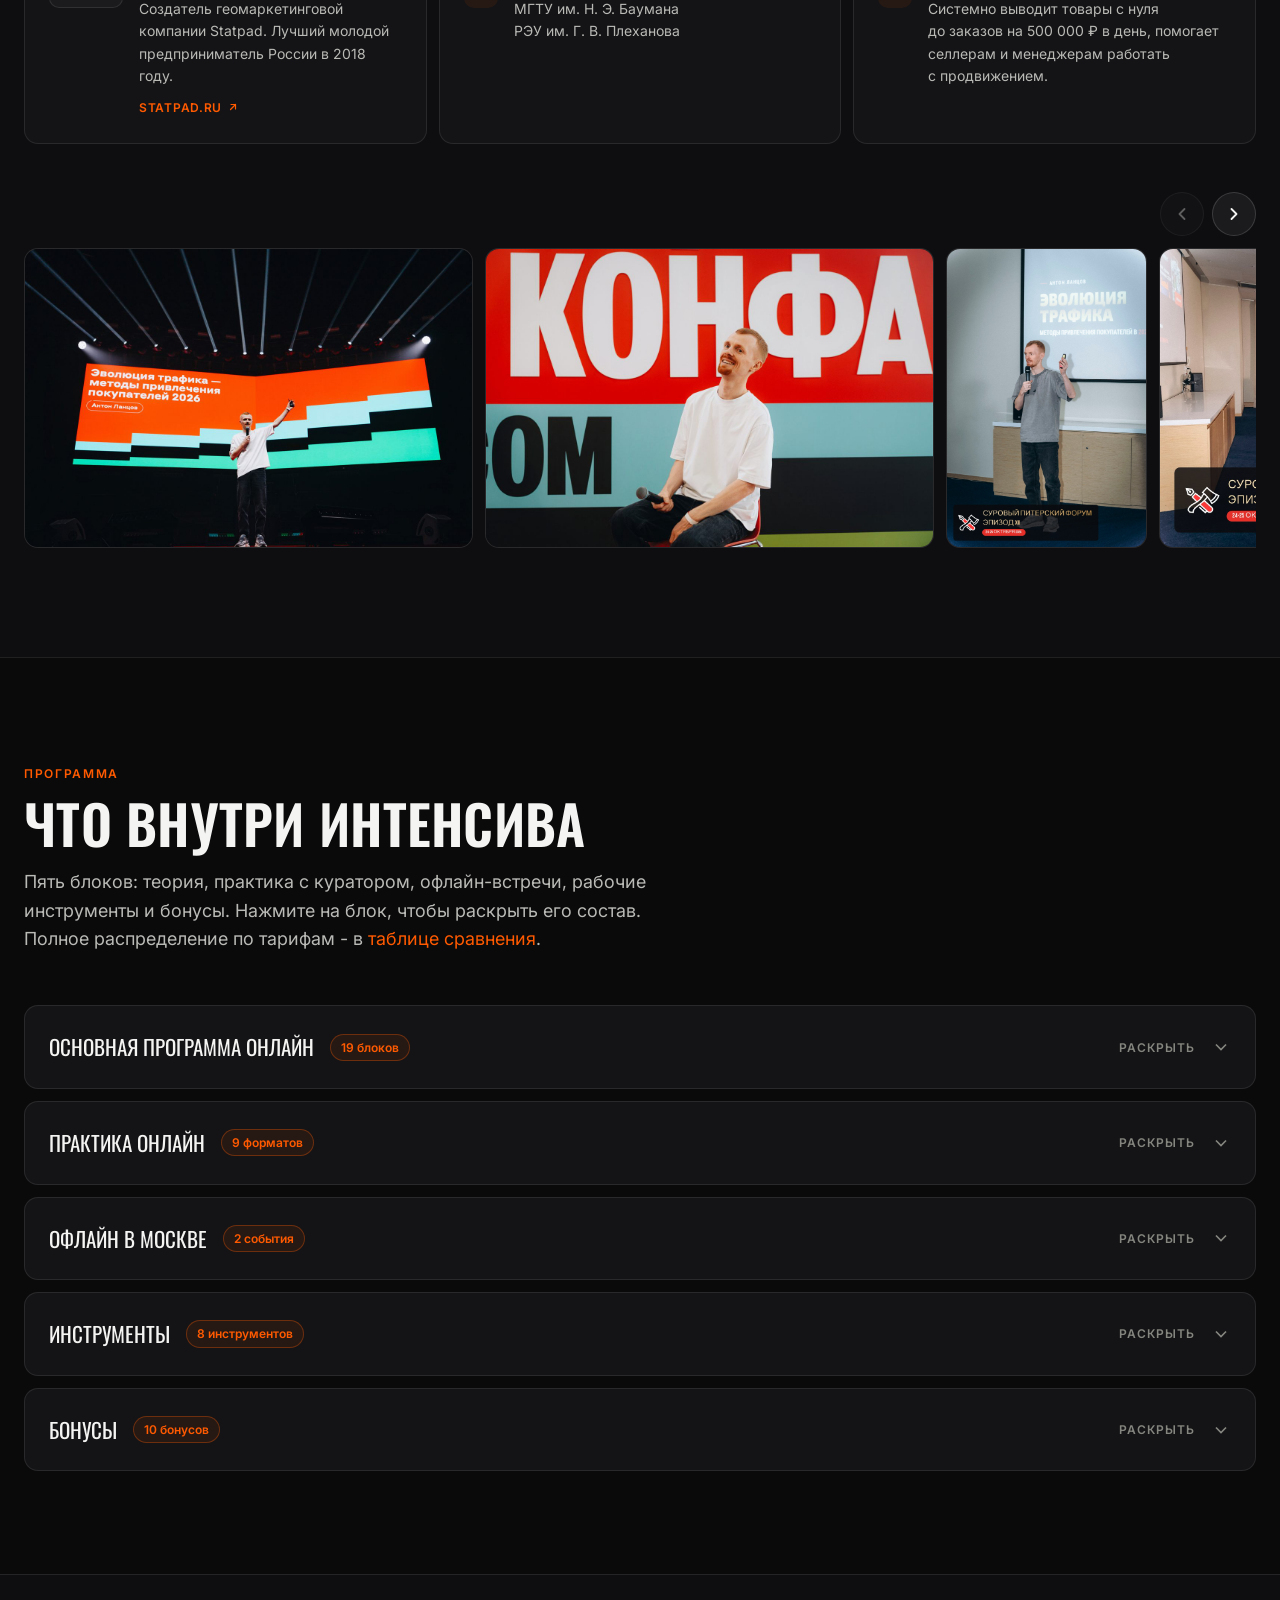
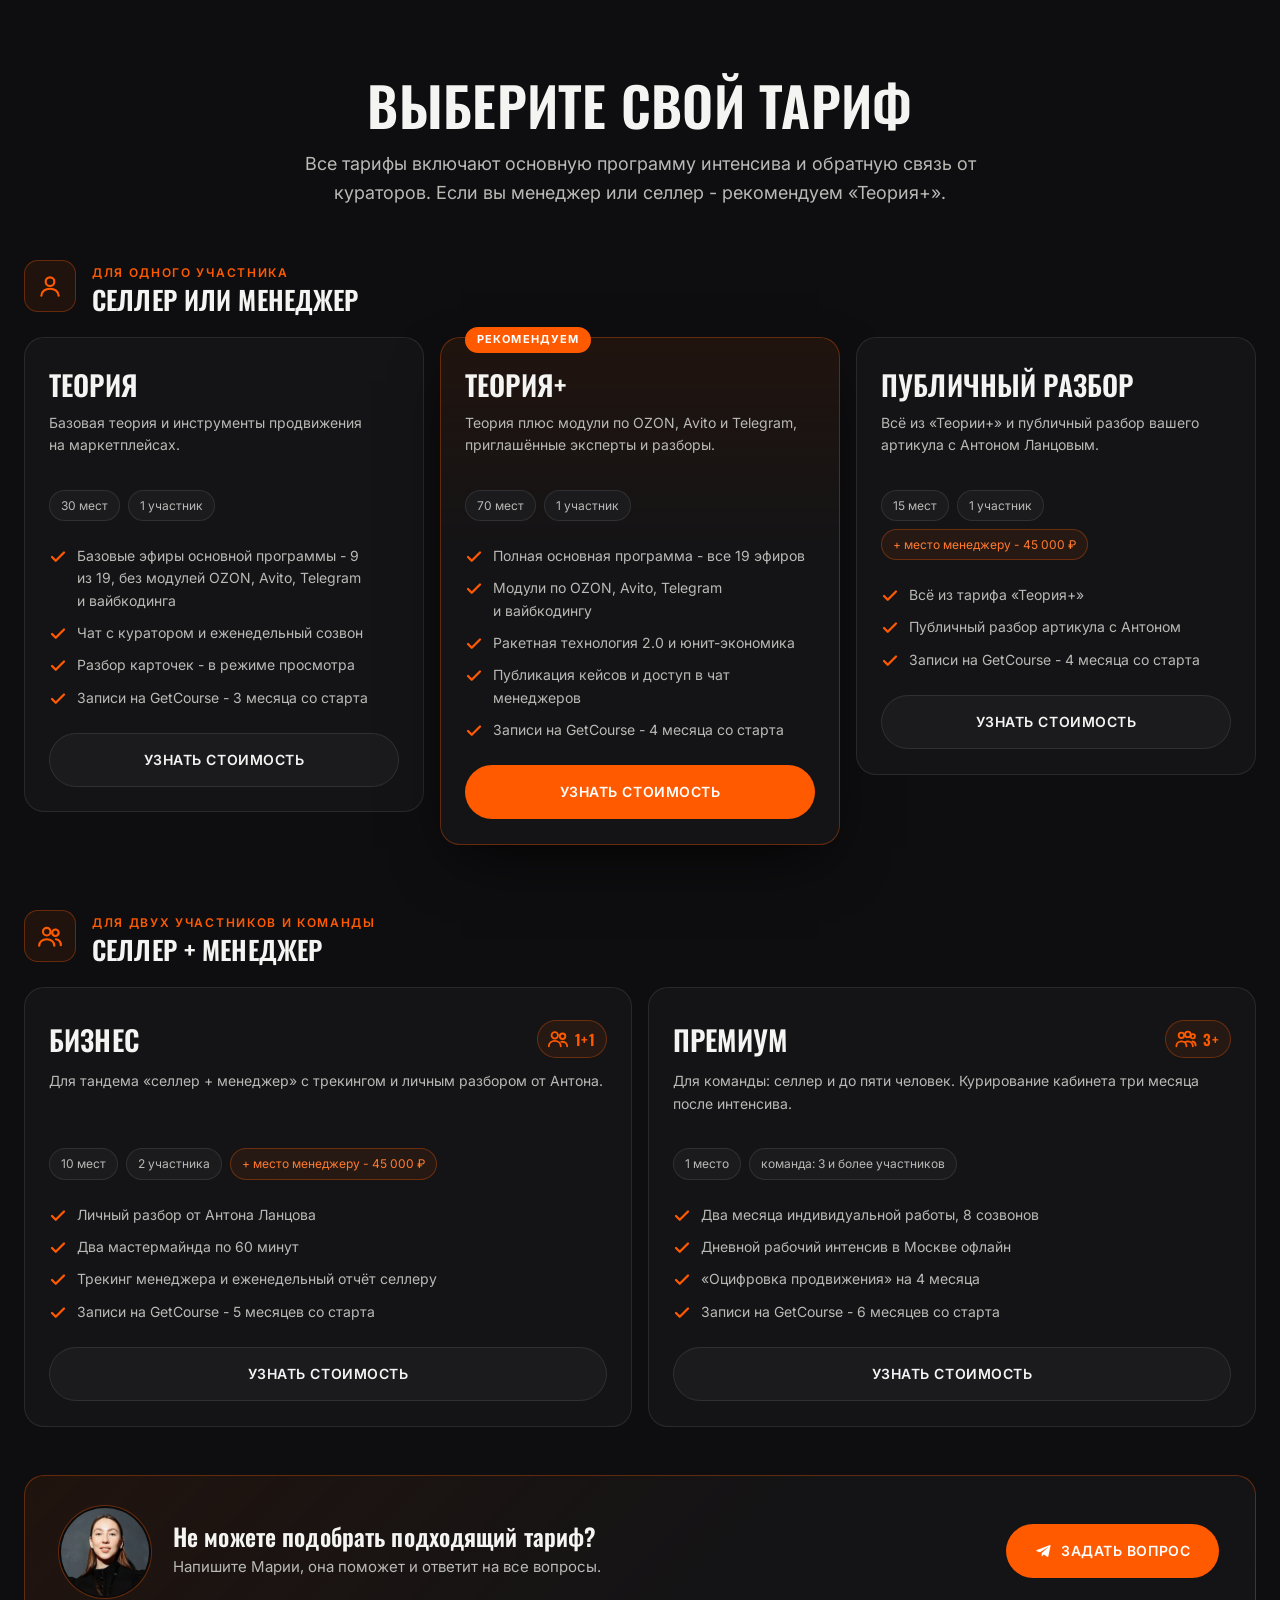
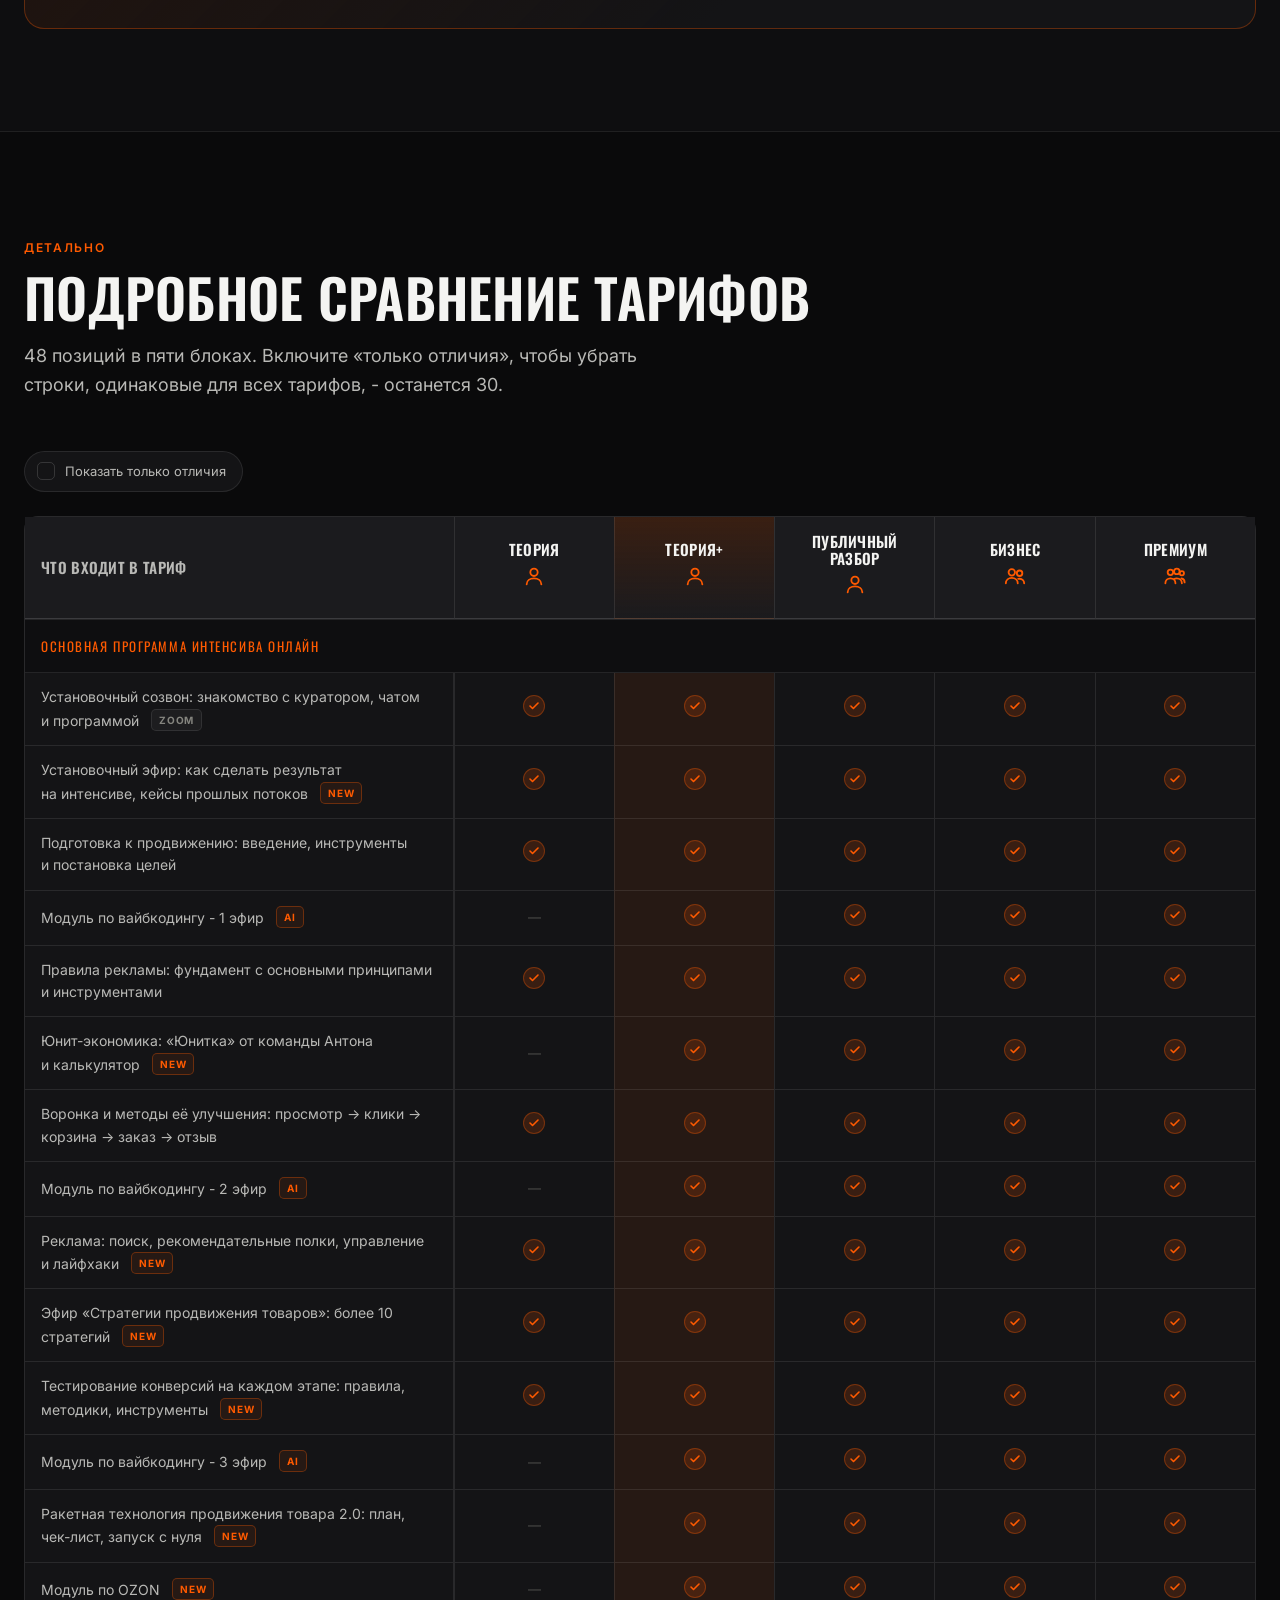
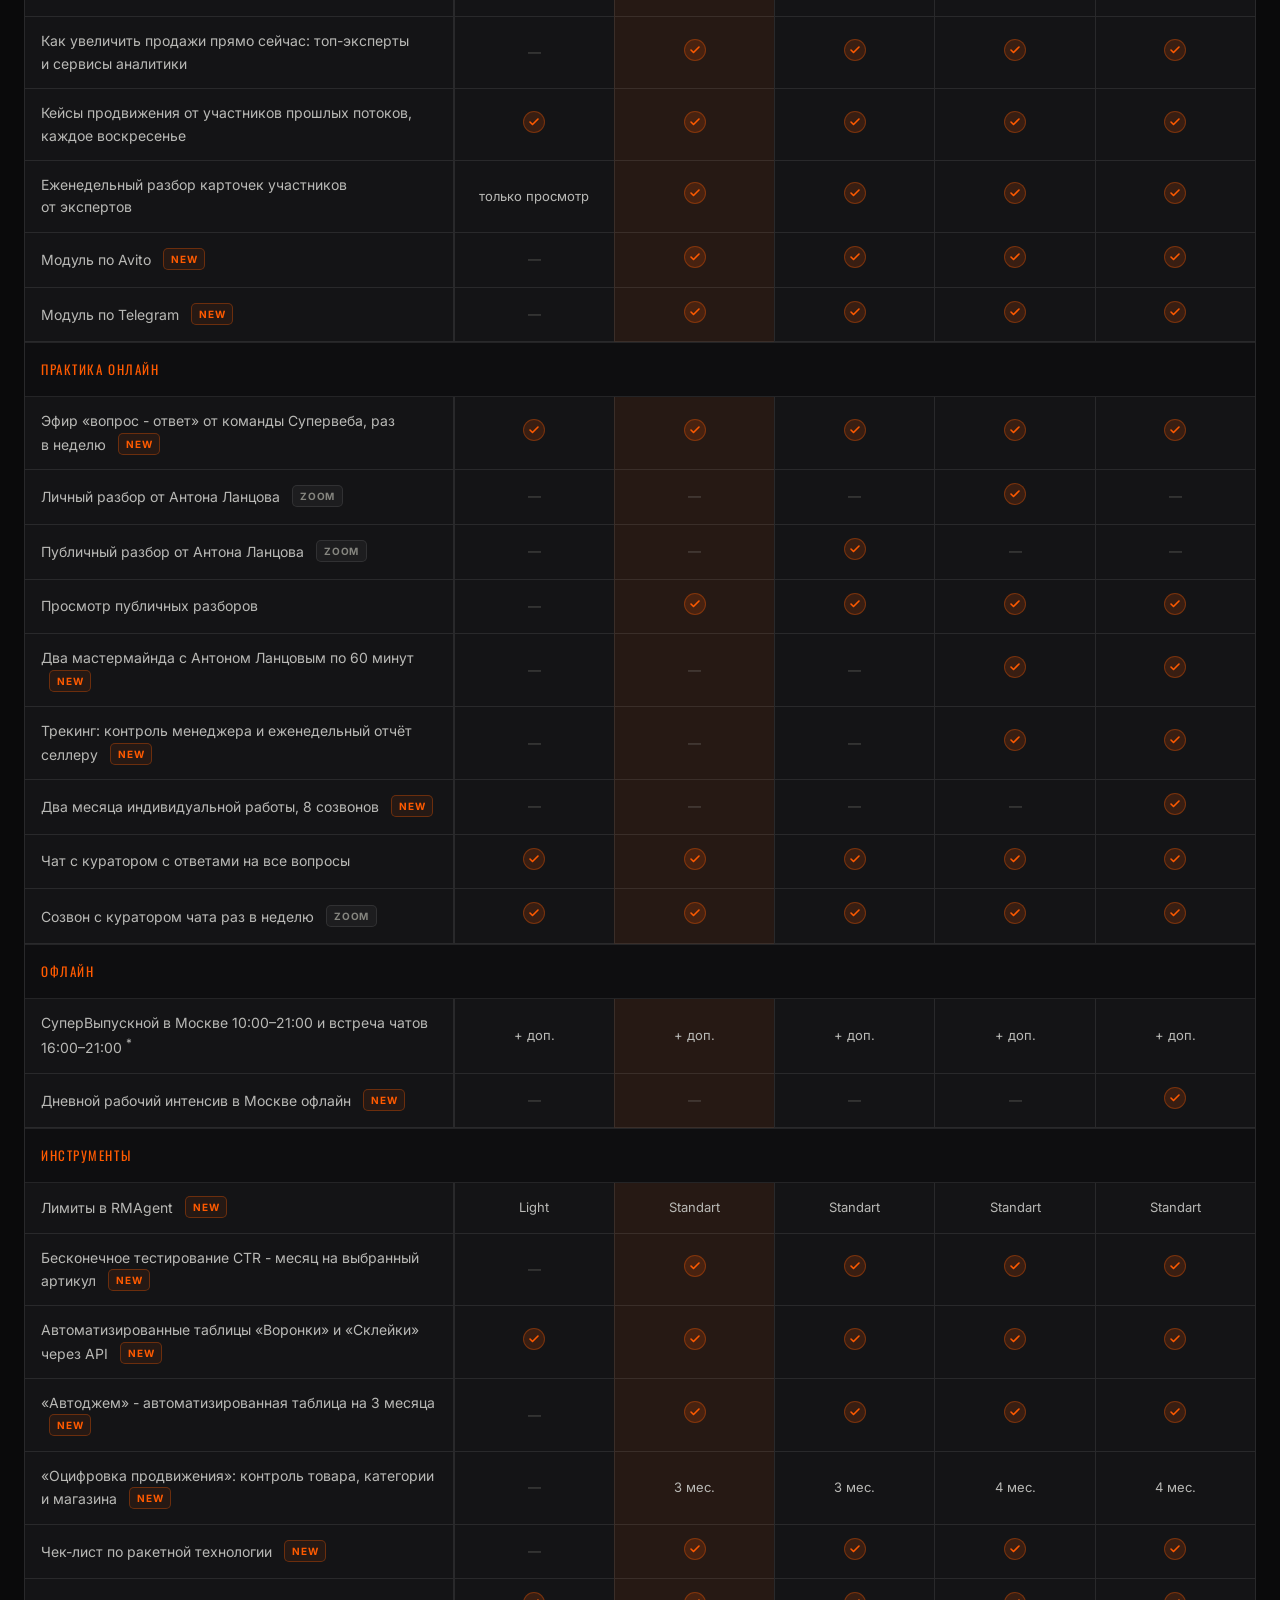
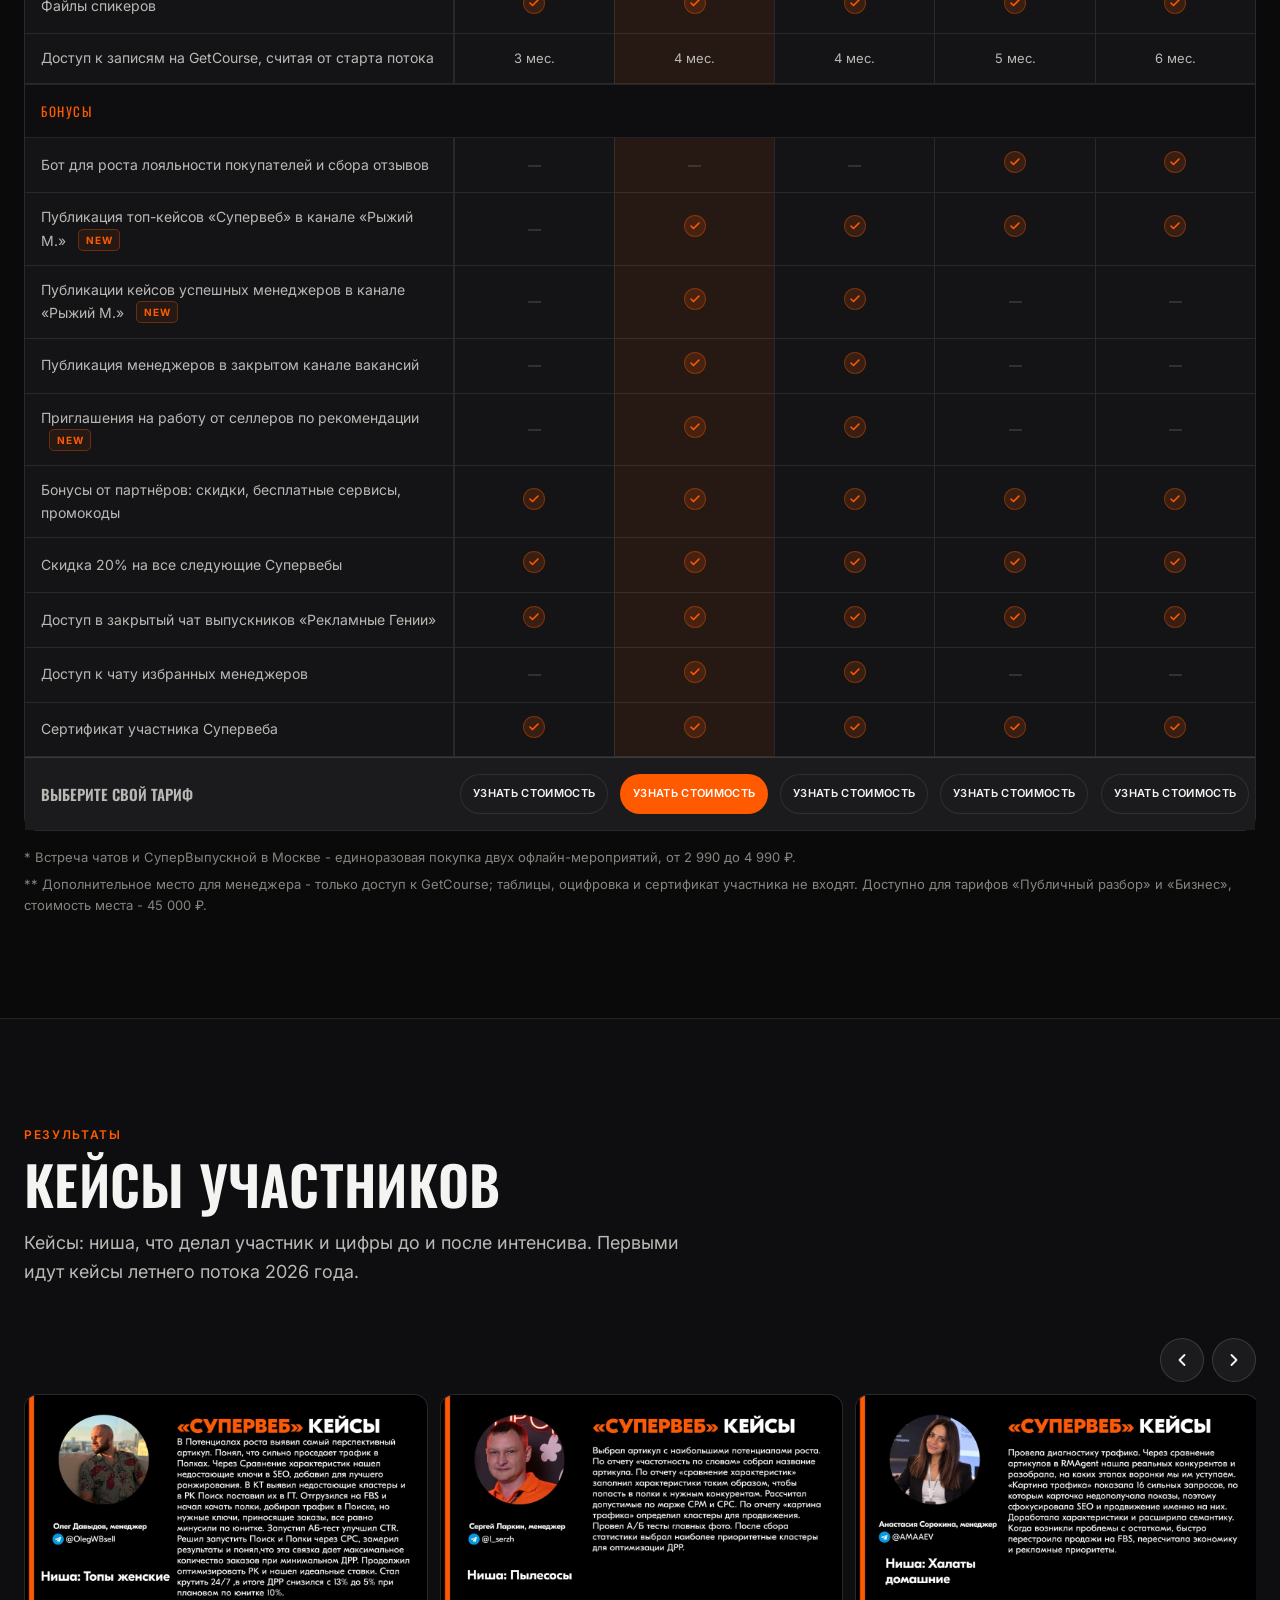
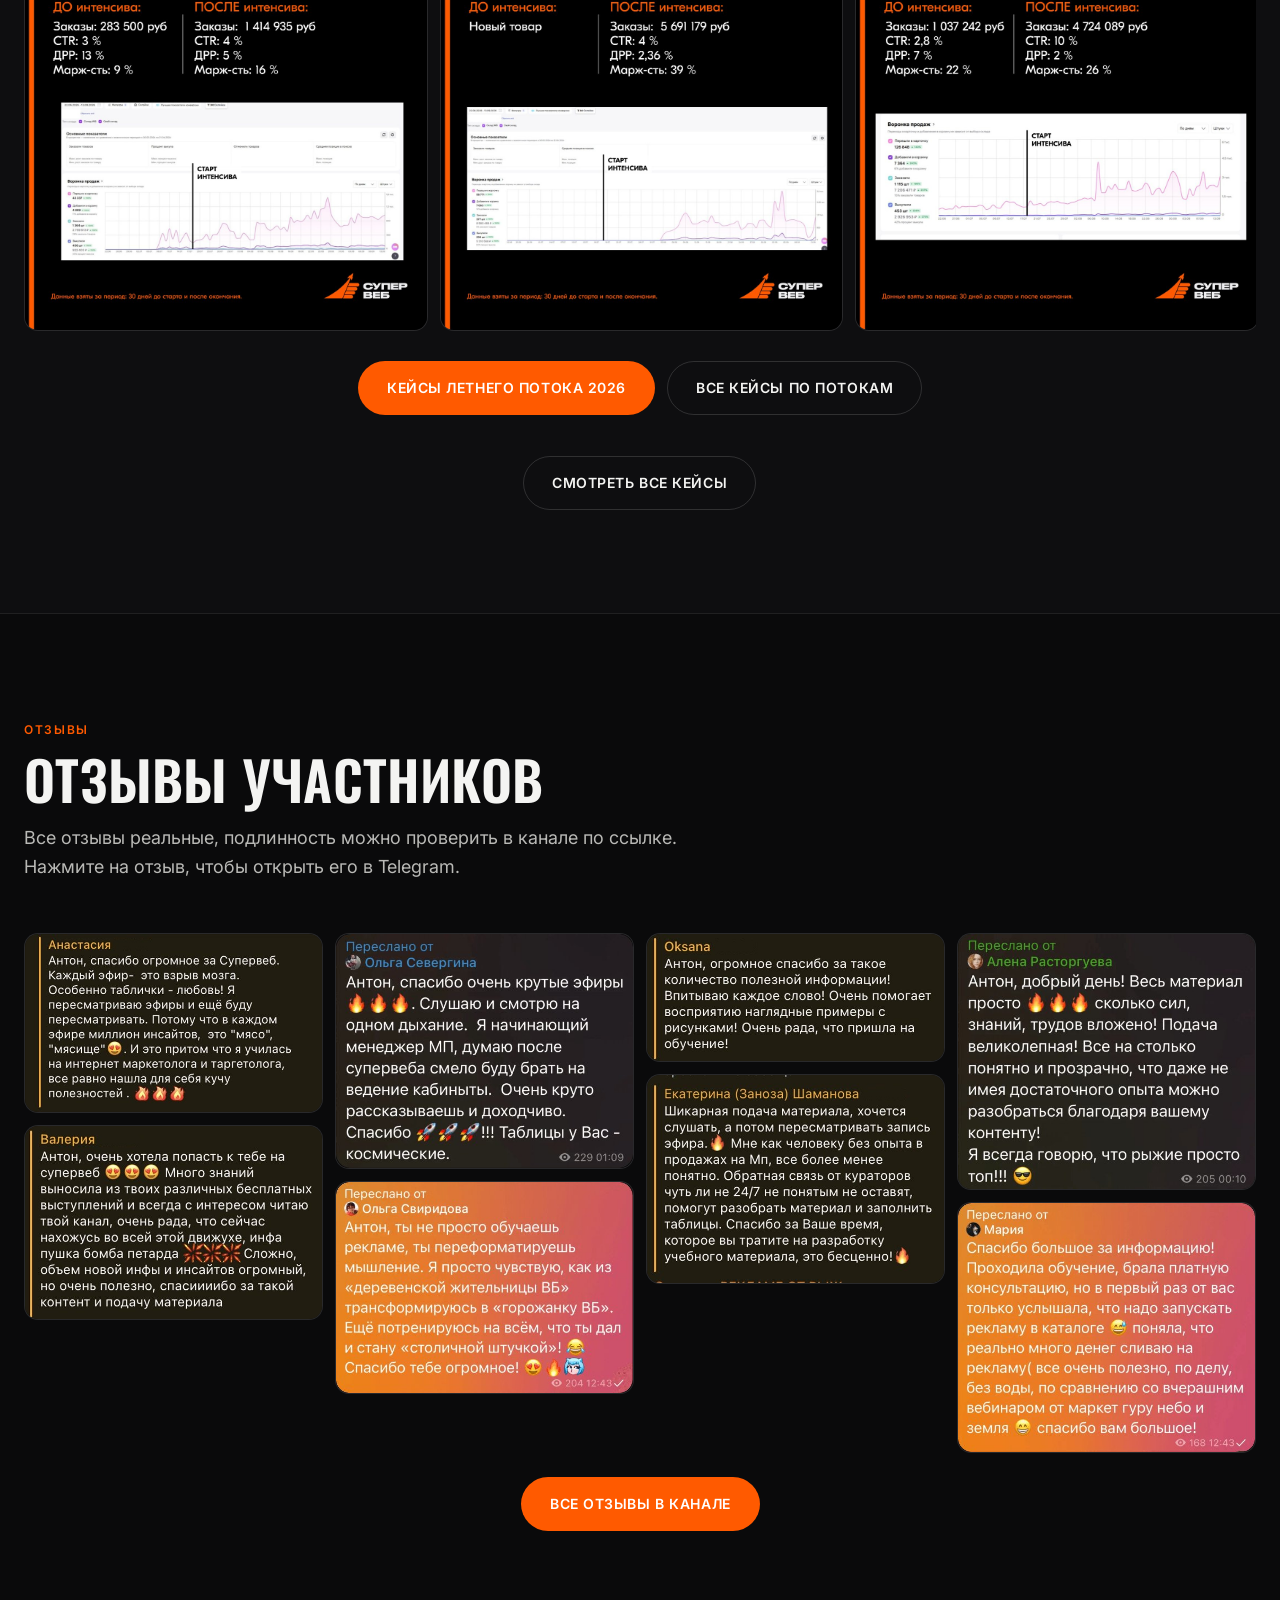
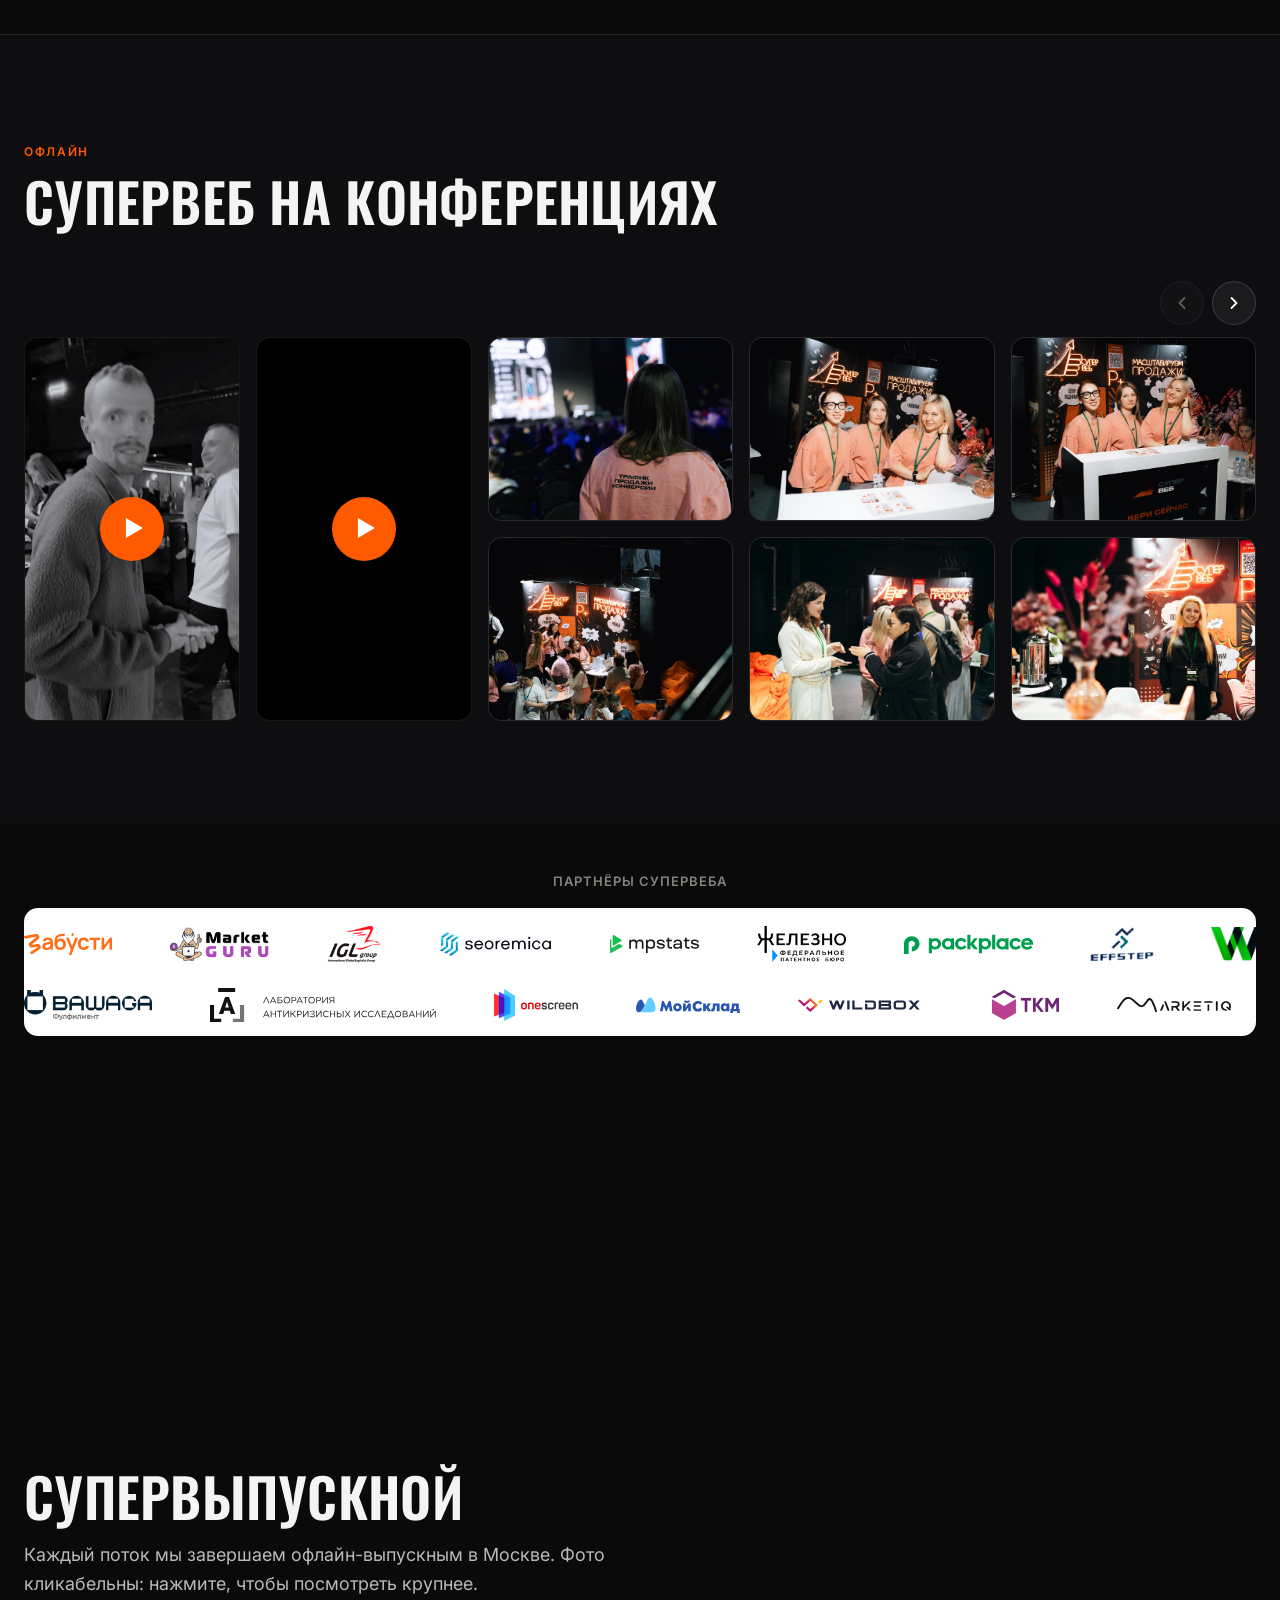
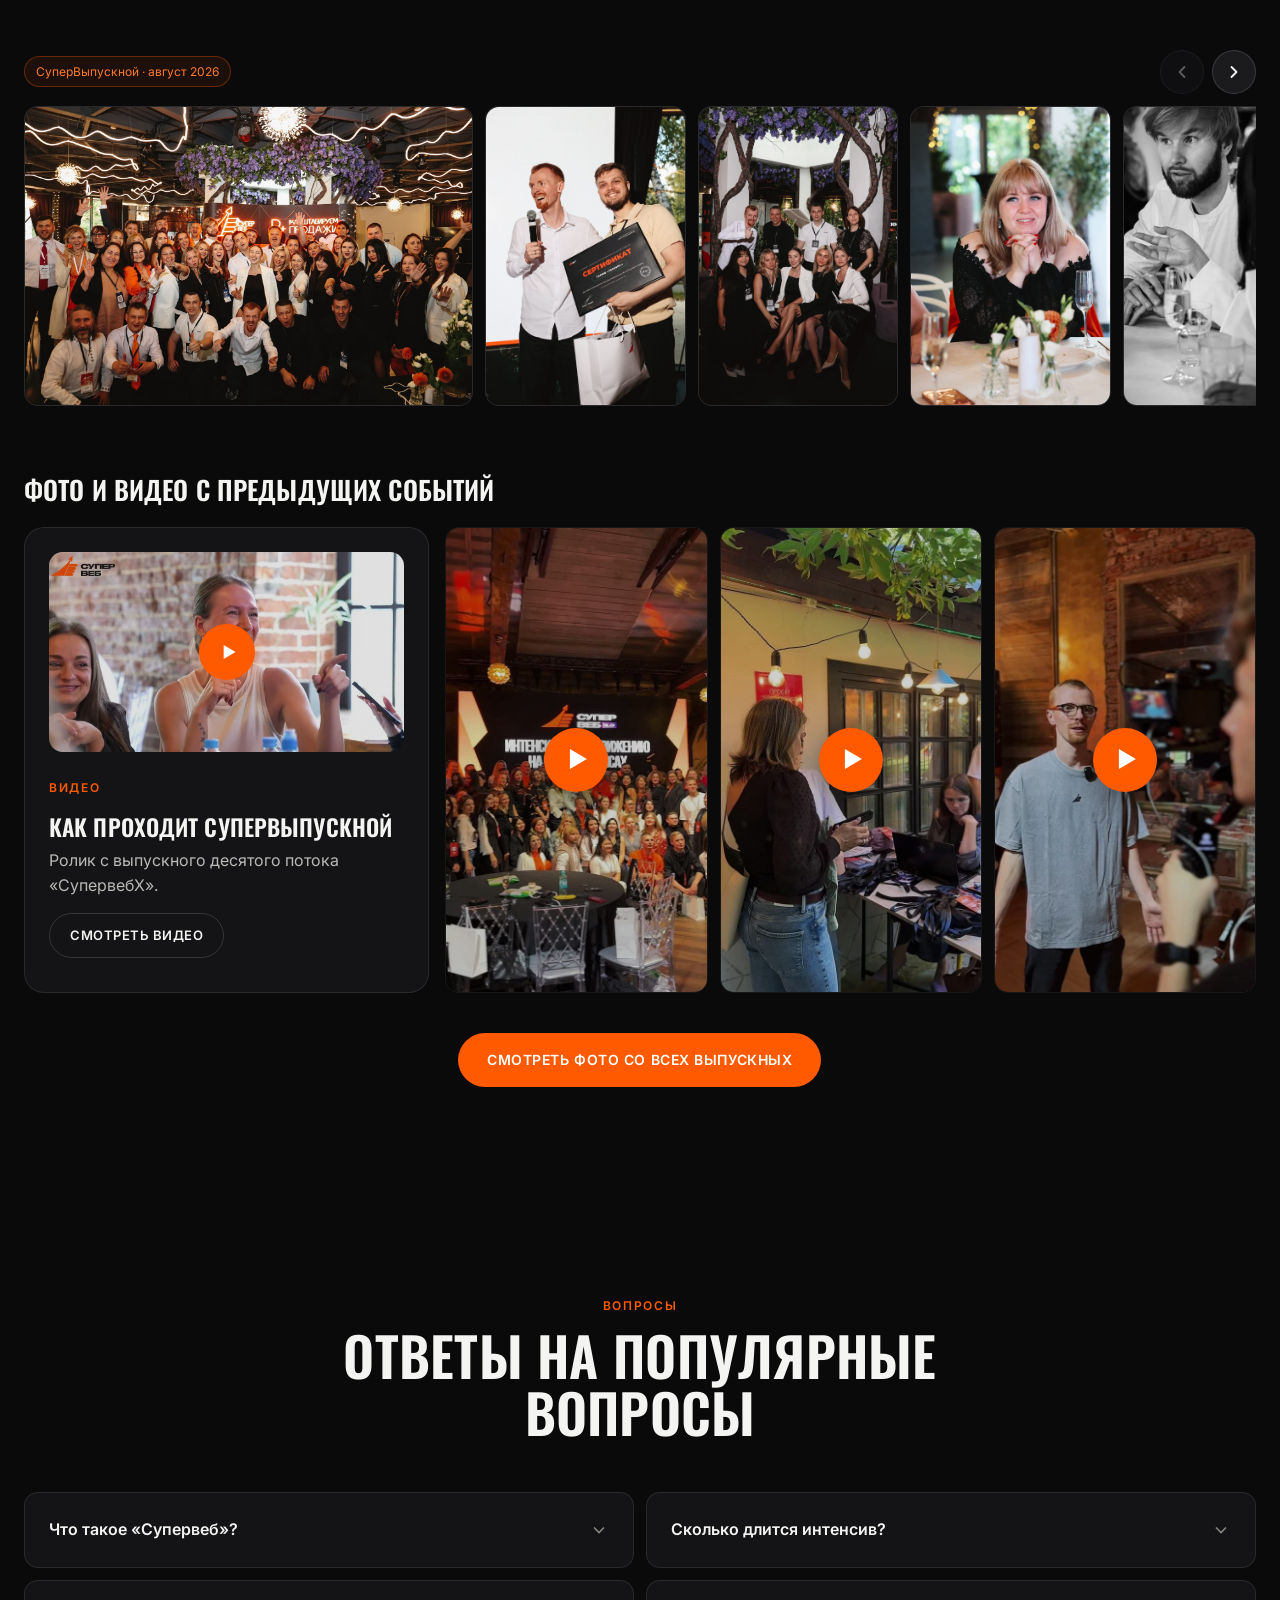
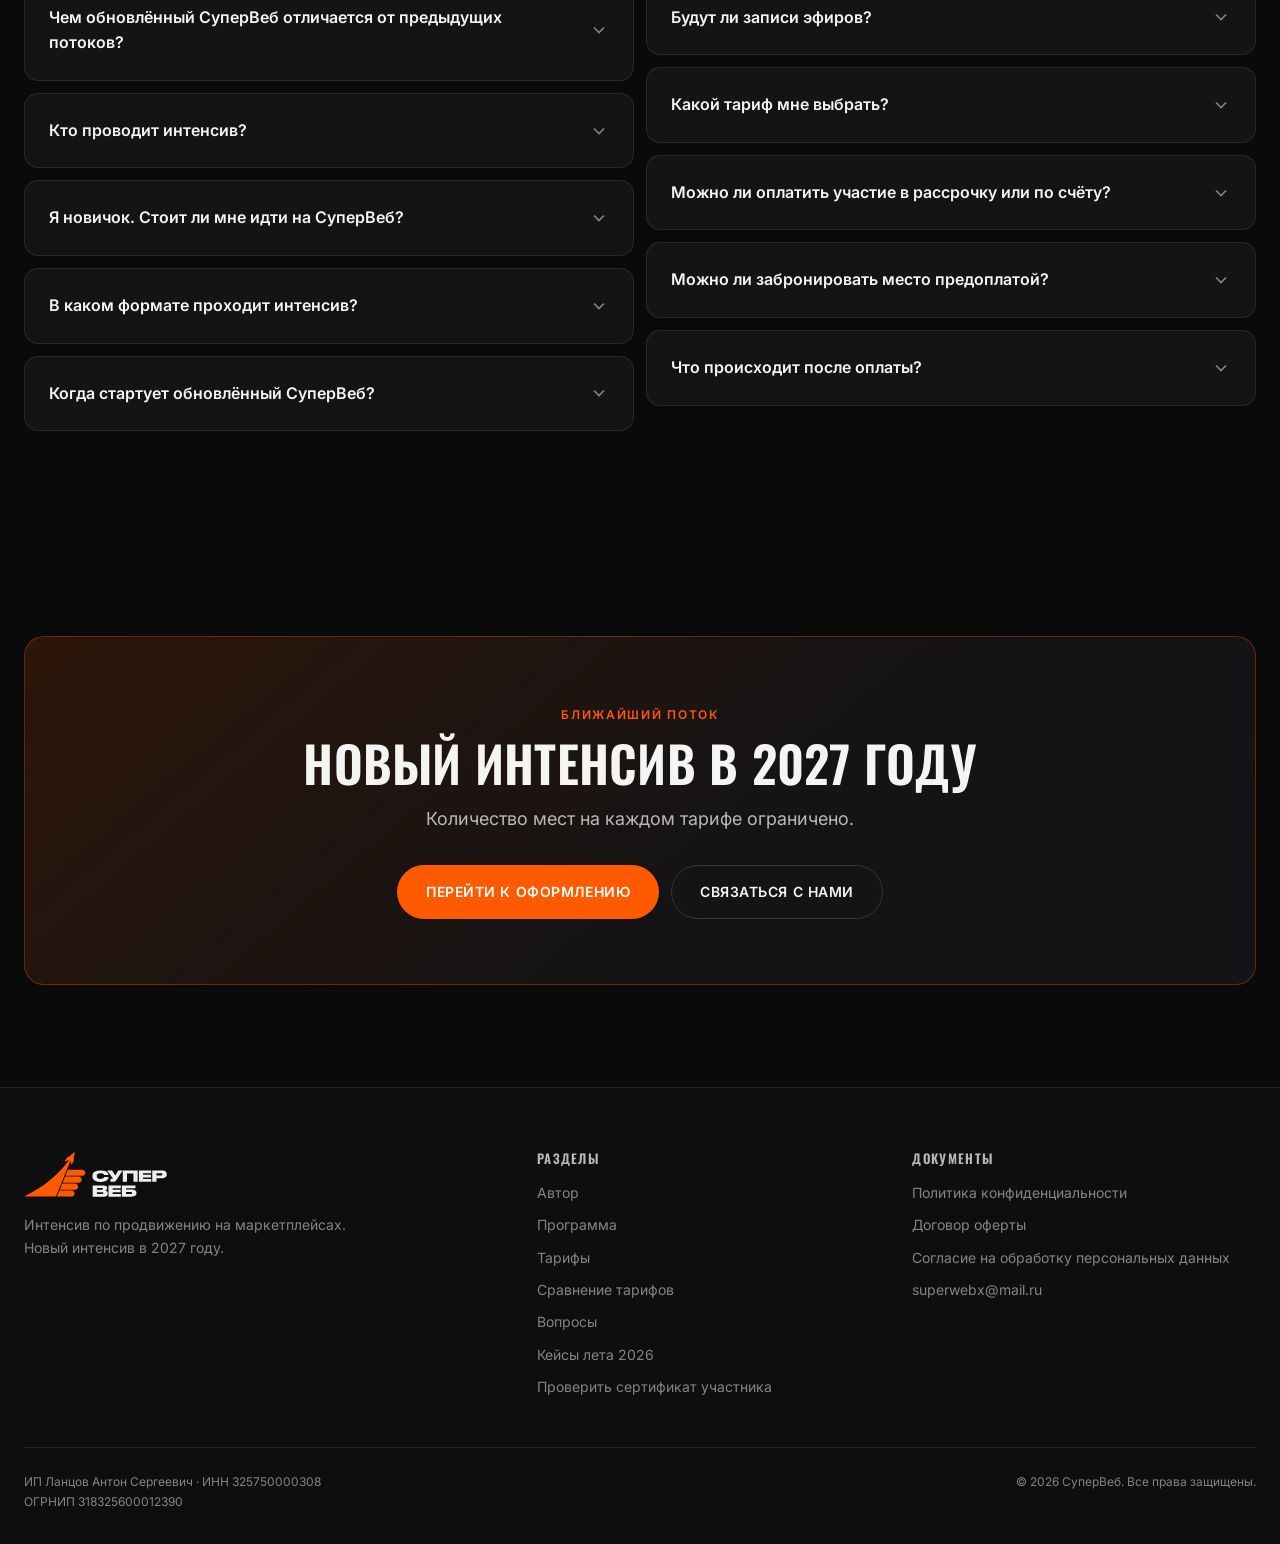
==== commit 86e47f09: "Под фото выпускных одна кнопка: смотреть фото со всех выпускных Co-Authored-By: Claude Opus 5 <norep" ====
--- a/index.html
+++ b/index.html
@@ -1213,10 +1213,8 @@
       </div>    </div>
 
     <div class="cta__btns" style="margin-top:40px">
-      <a class="btn btn--primary" href="grad.html">Смотреть все фото</a>
-      <a class="btn btn--ghost" href="student.html">Проверить сертификат участника</a>
-    </div>
-    <p class="grad__note">Участник? Найдите себя по&nbsp;номеру сертификата или&nbsp;нику в&nbsp;Telegram.</p>
+      <a class="btn btn--primary" href="grad.html">Смотреть фото со&nbsp;всех выпускных</a>
+    </div>
   </div>
 </section>
 <!-- ====================== FAQ ====================== -->
